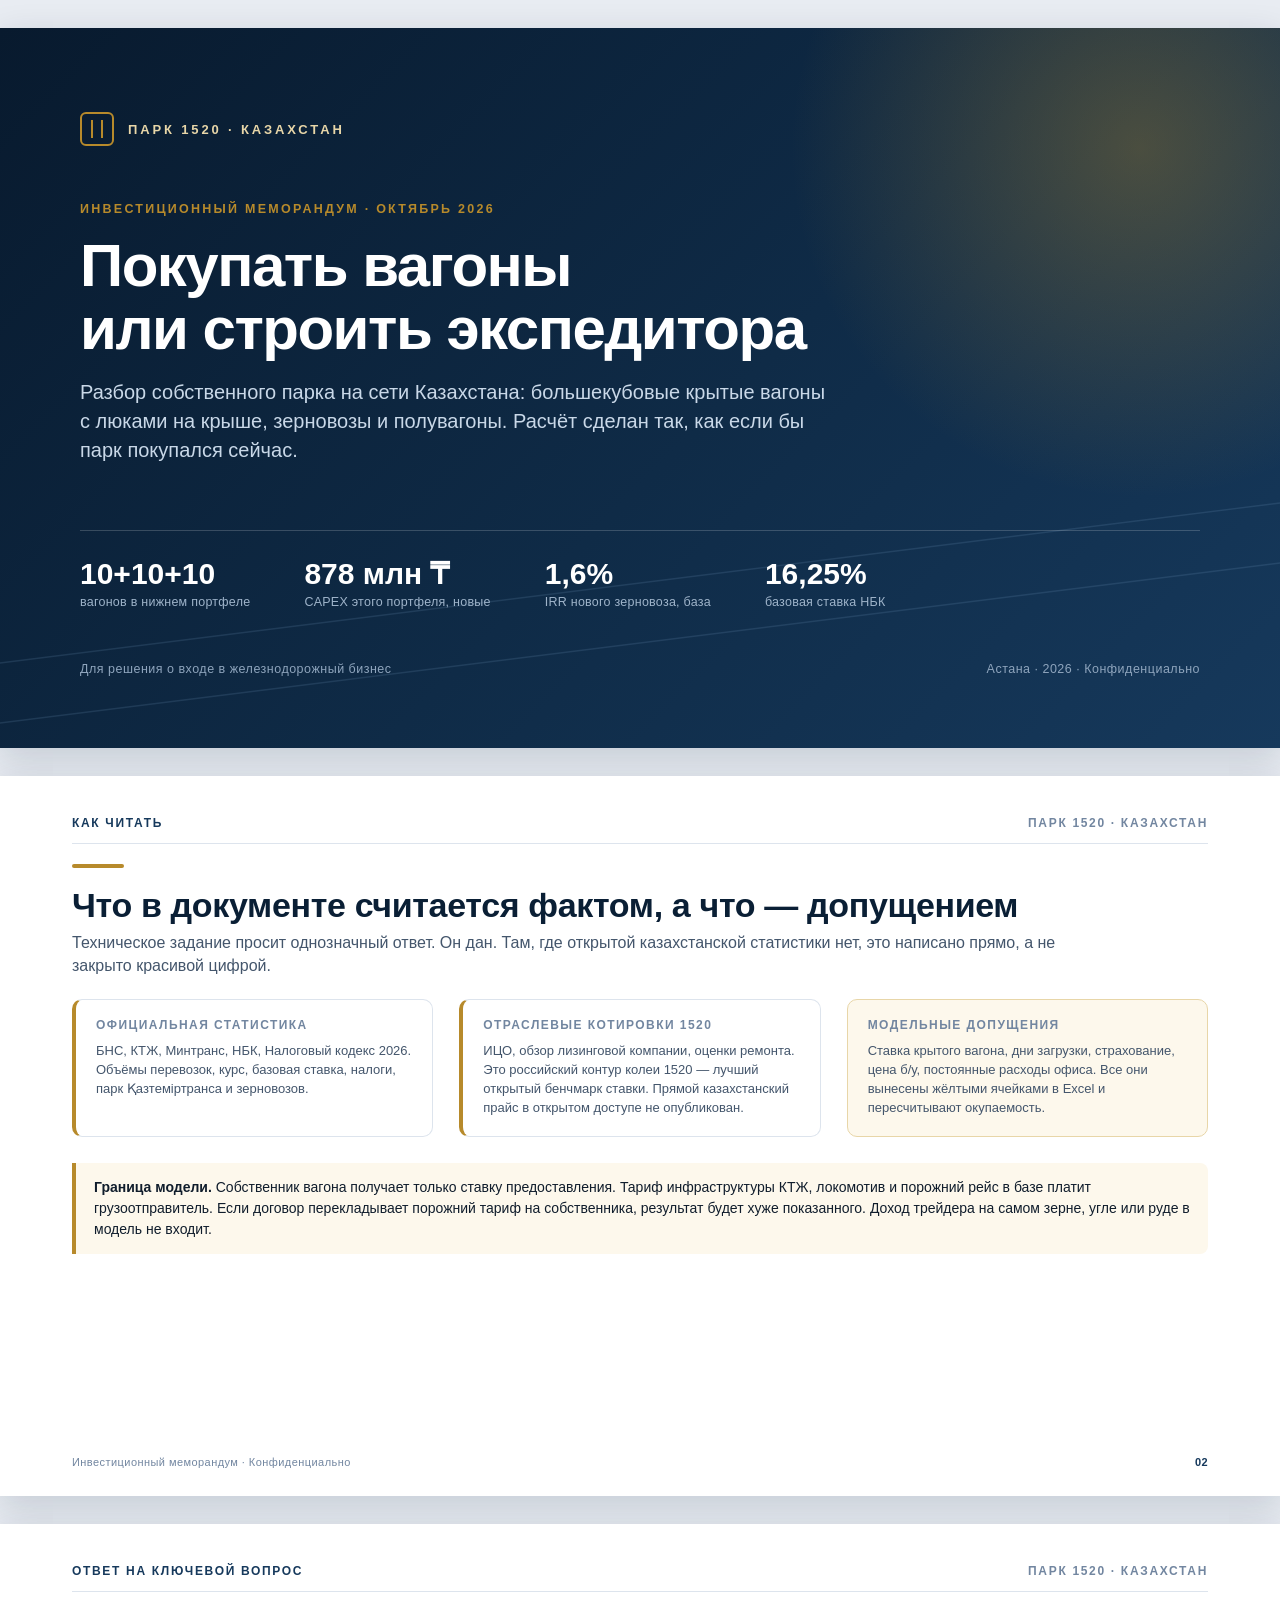
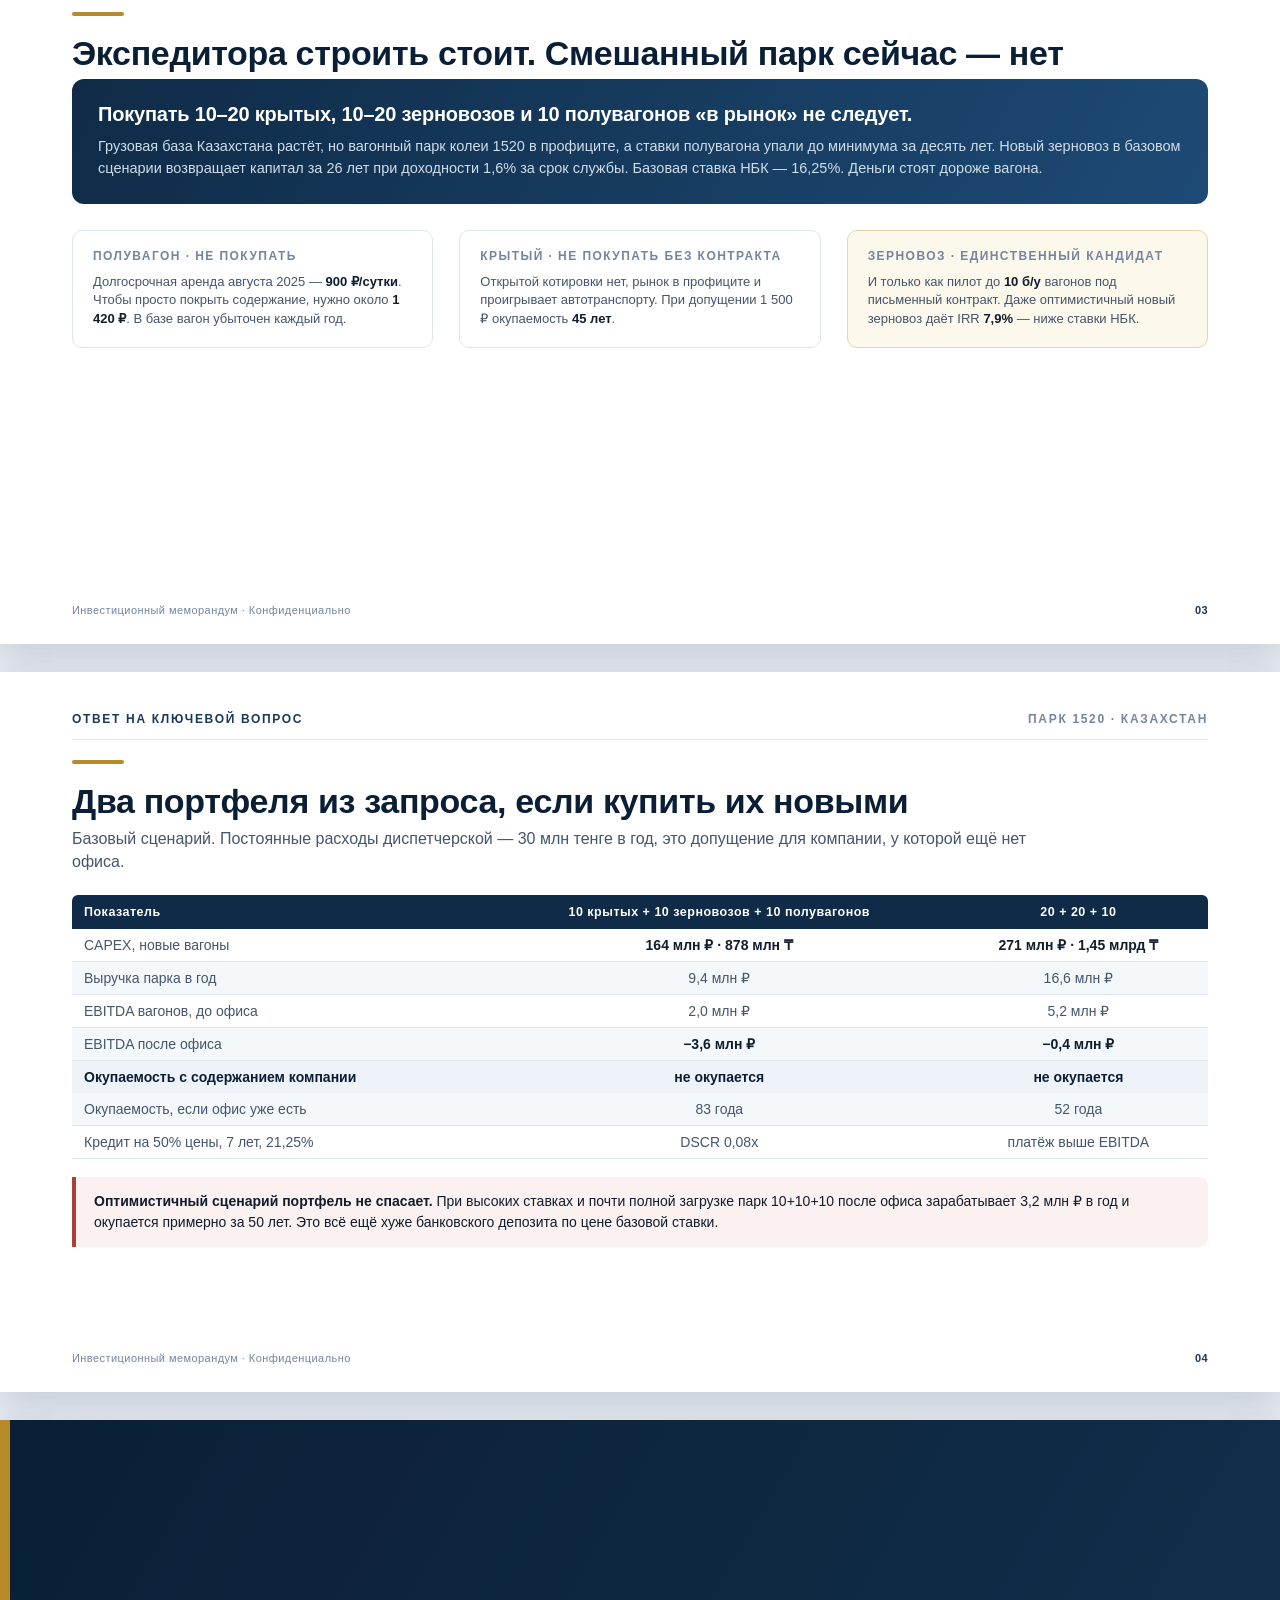
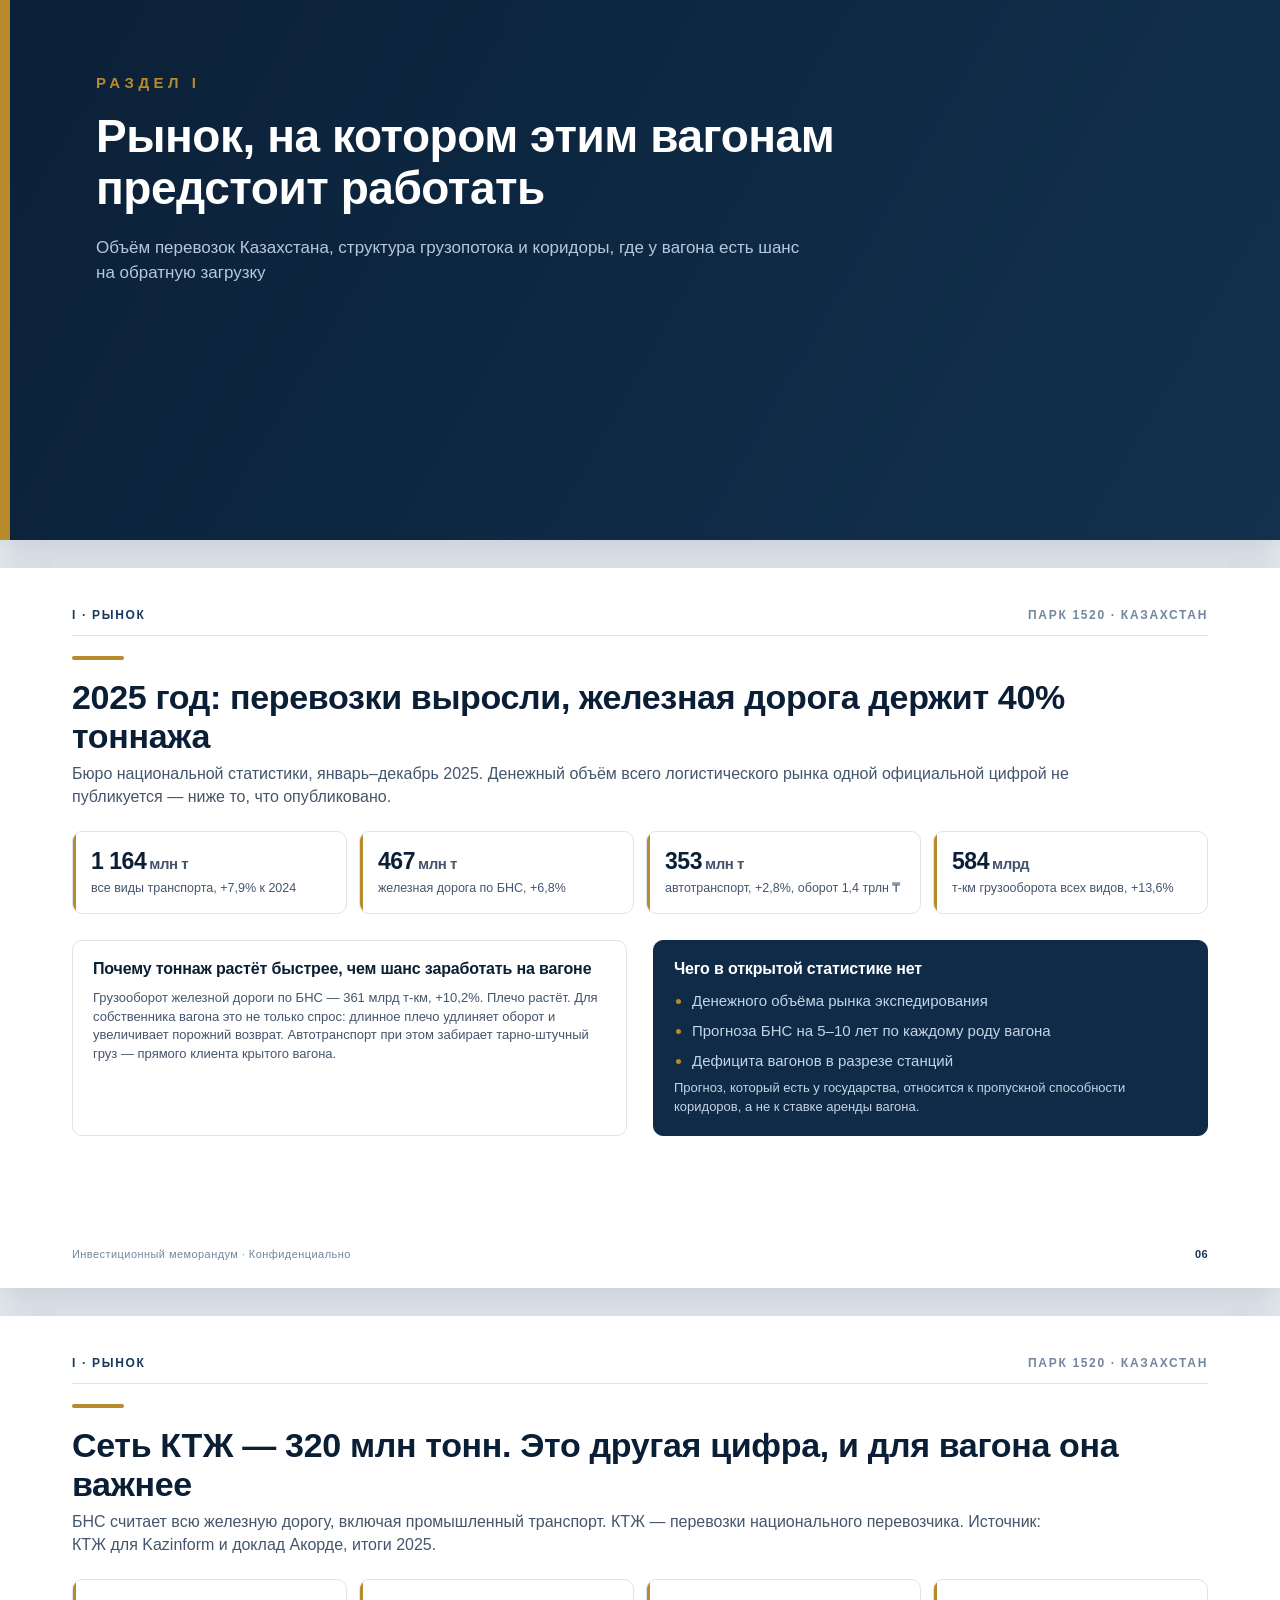
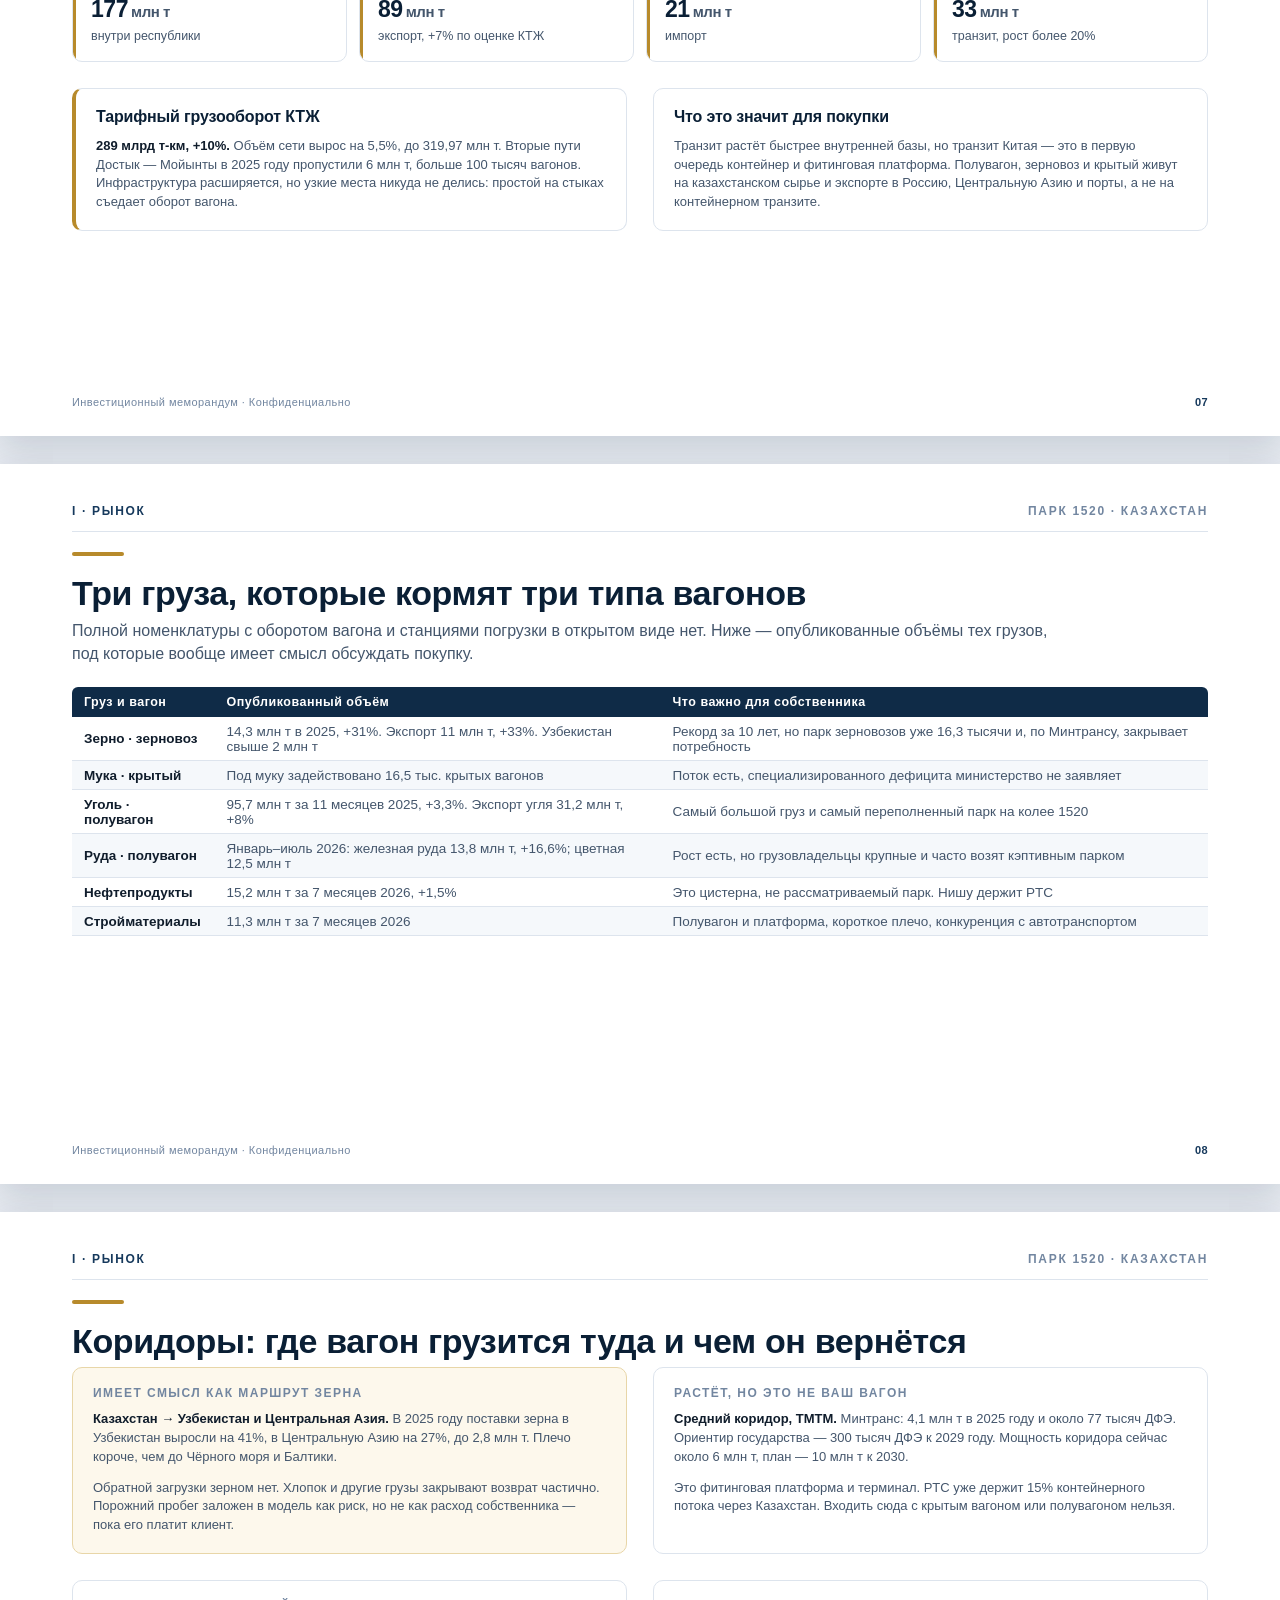
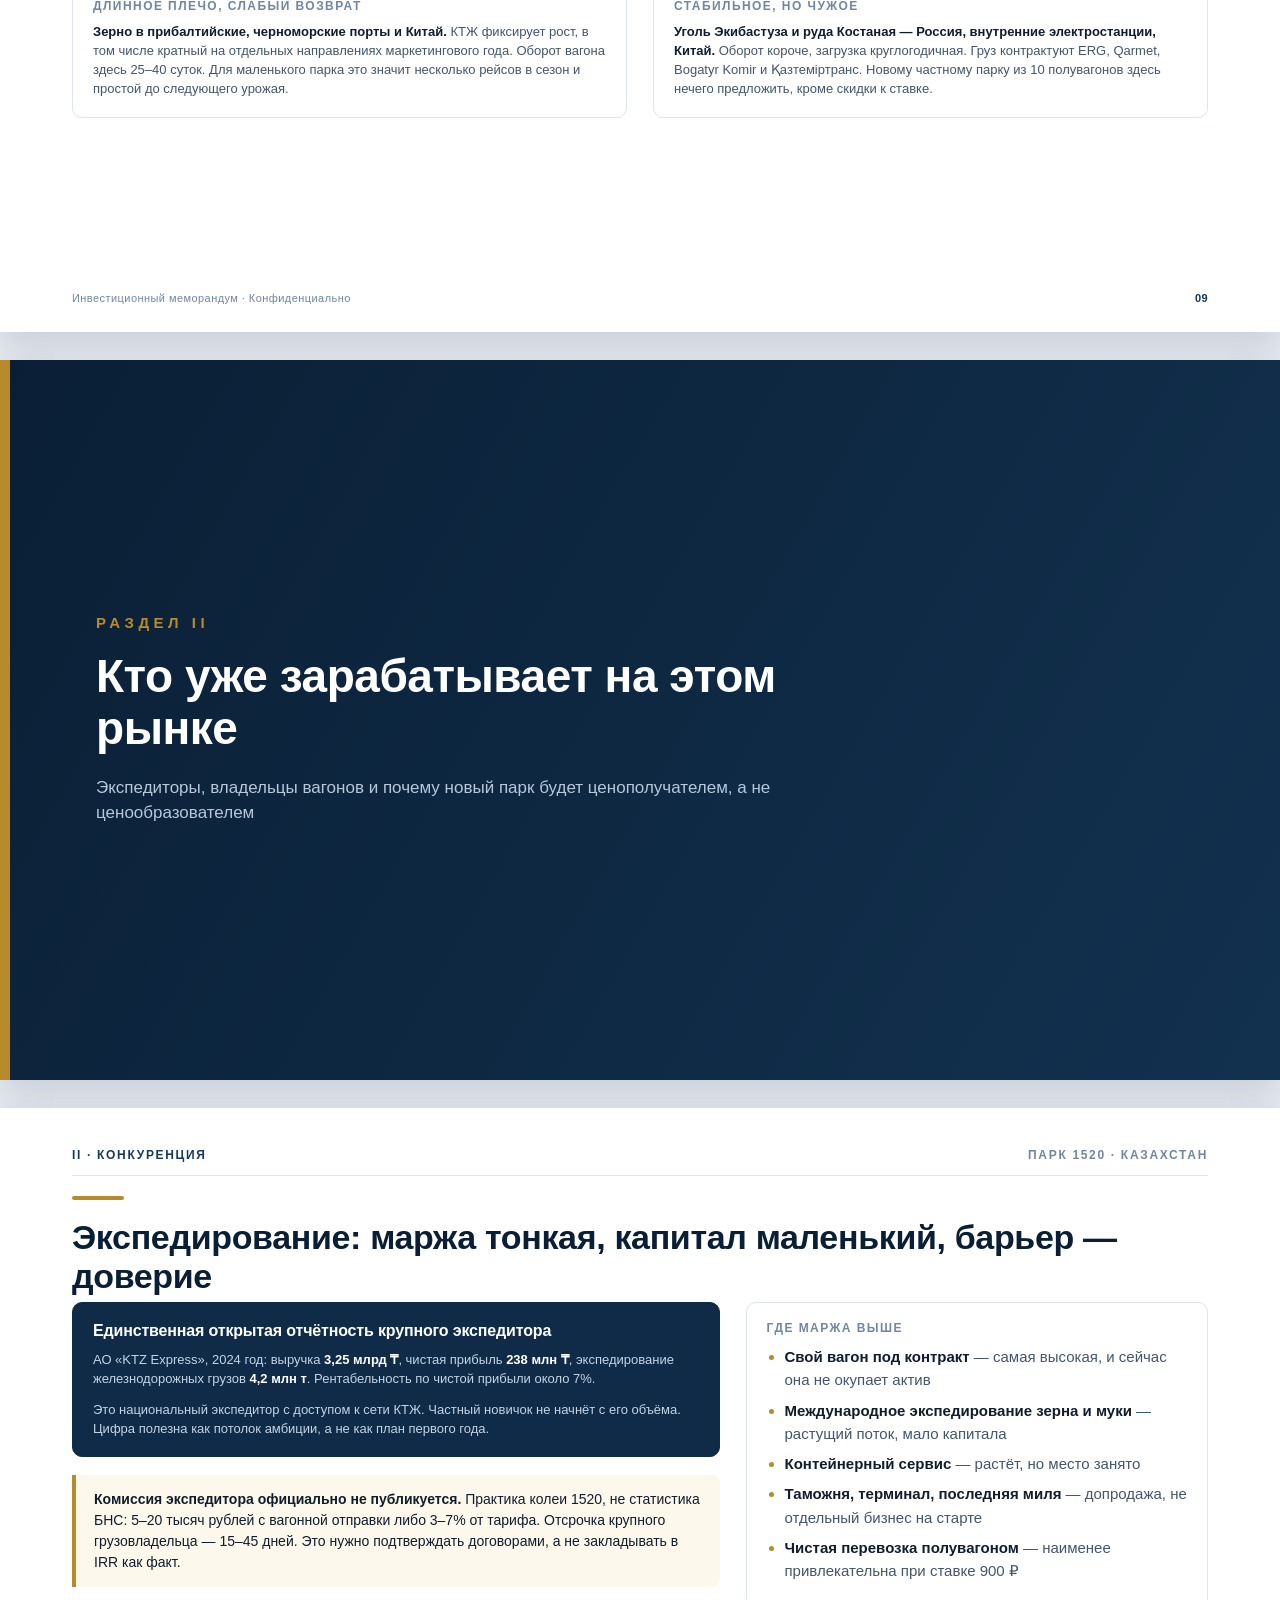
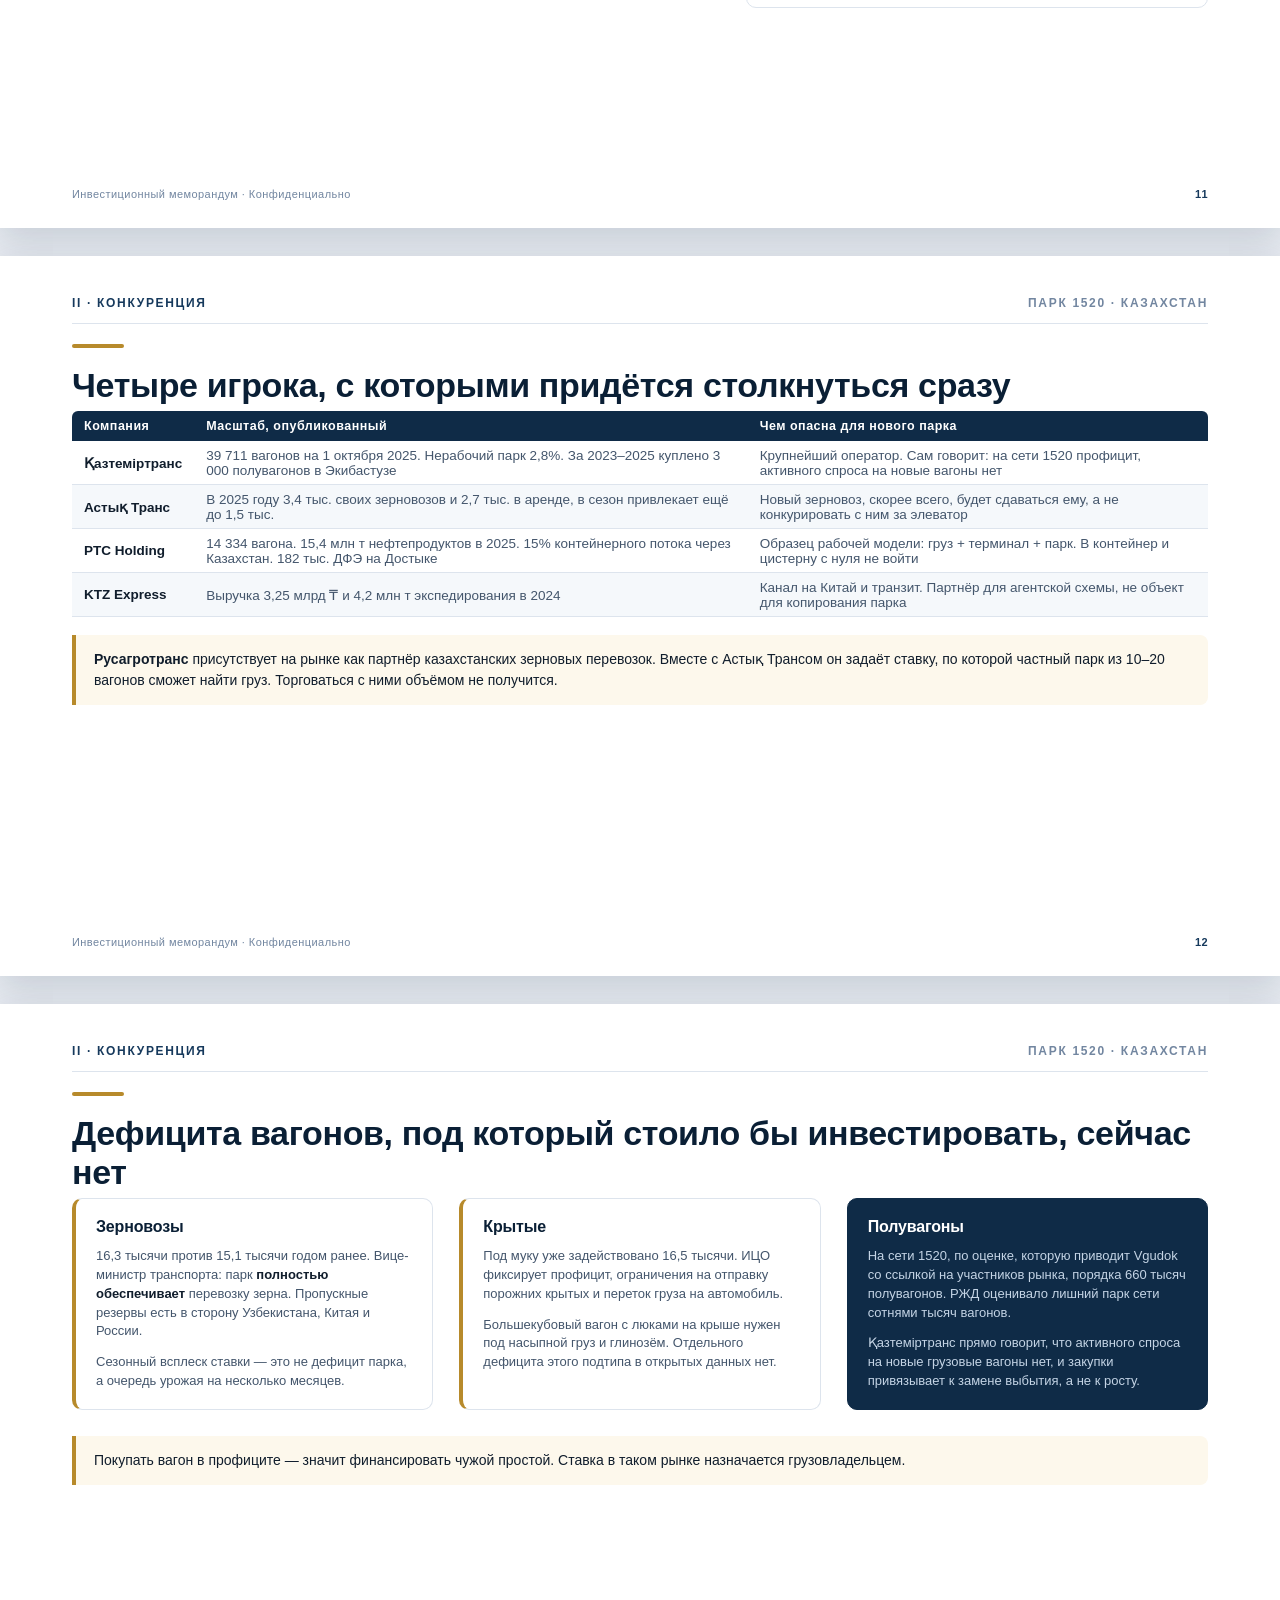
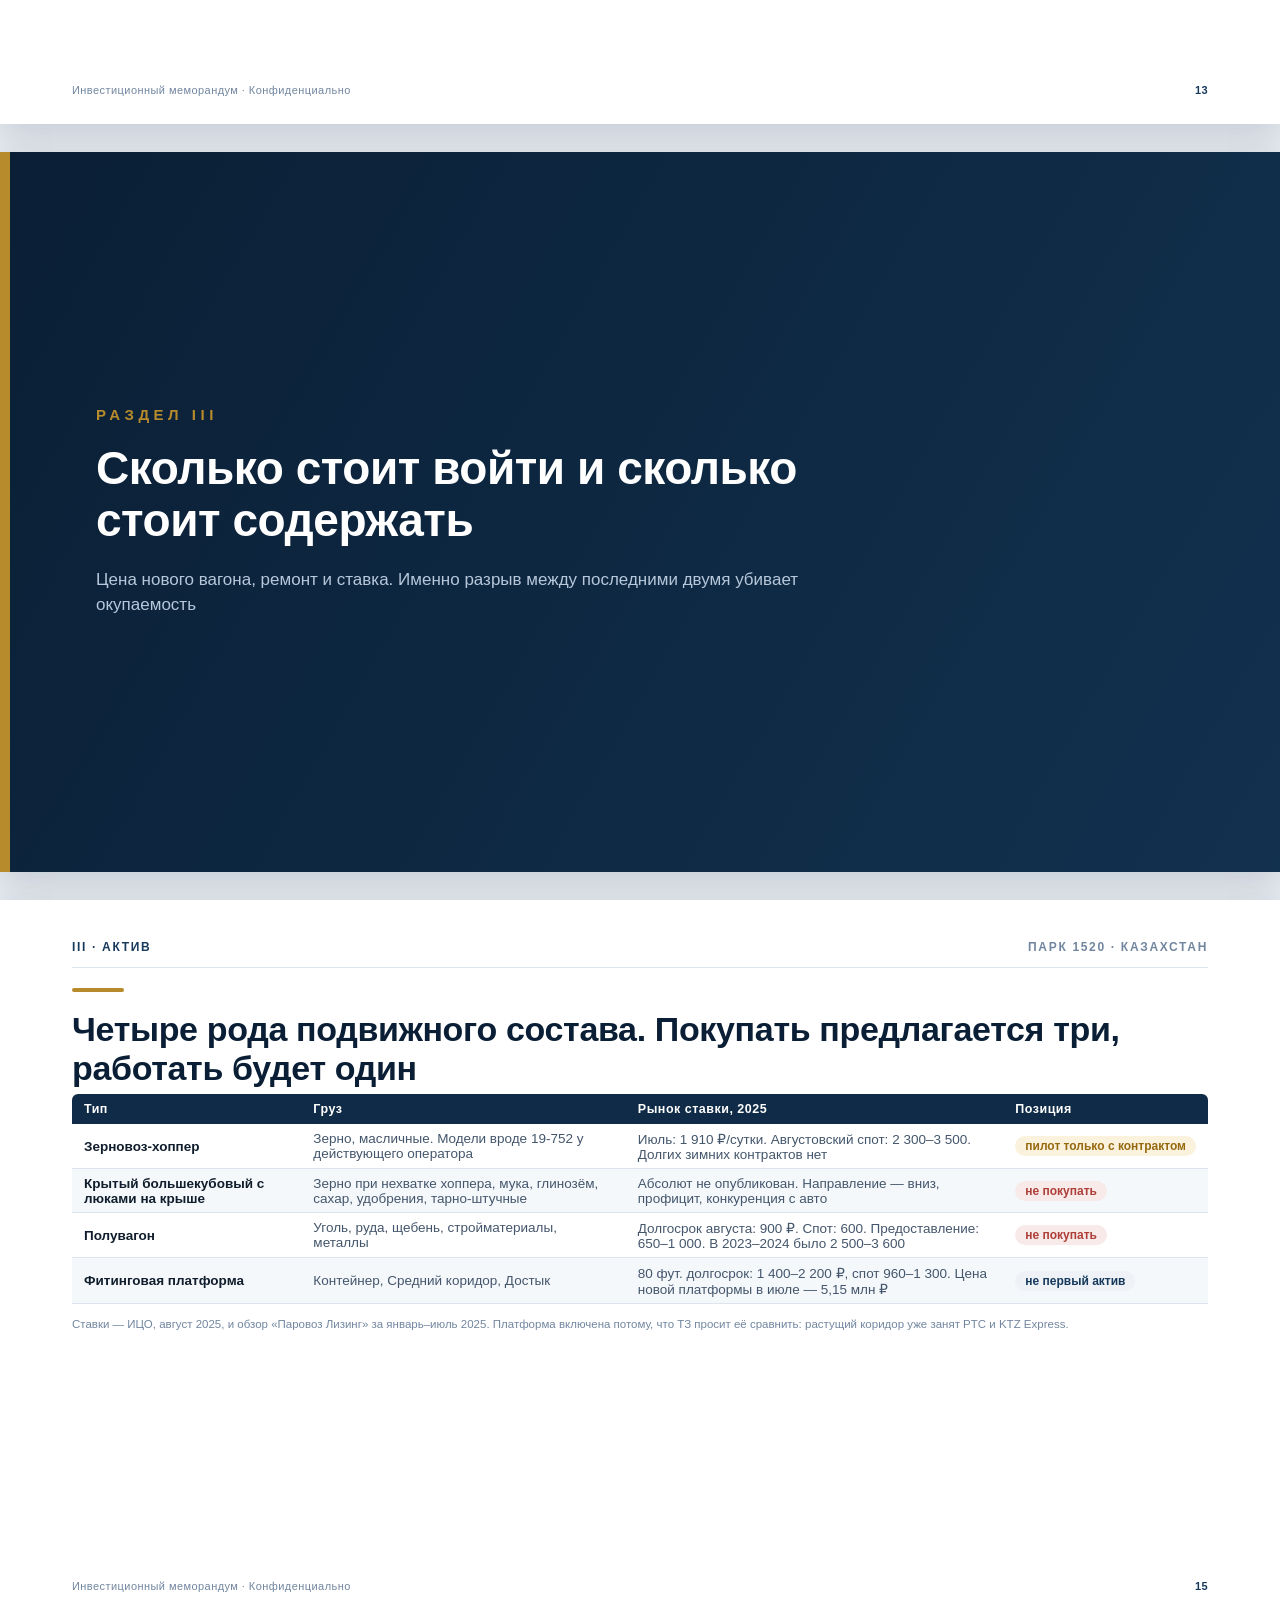
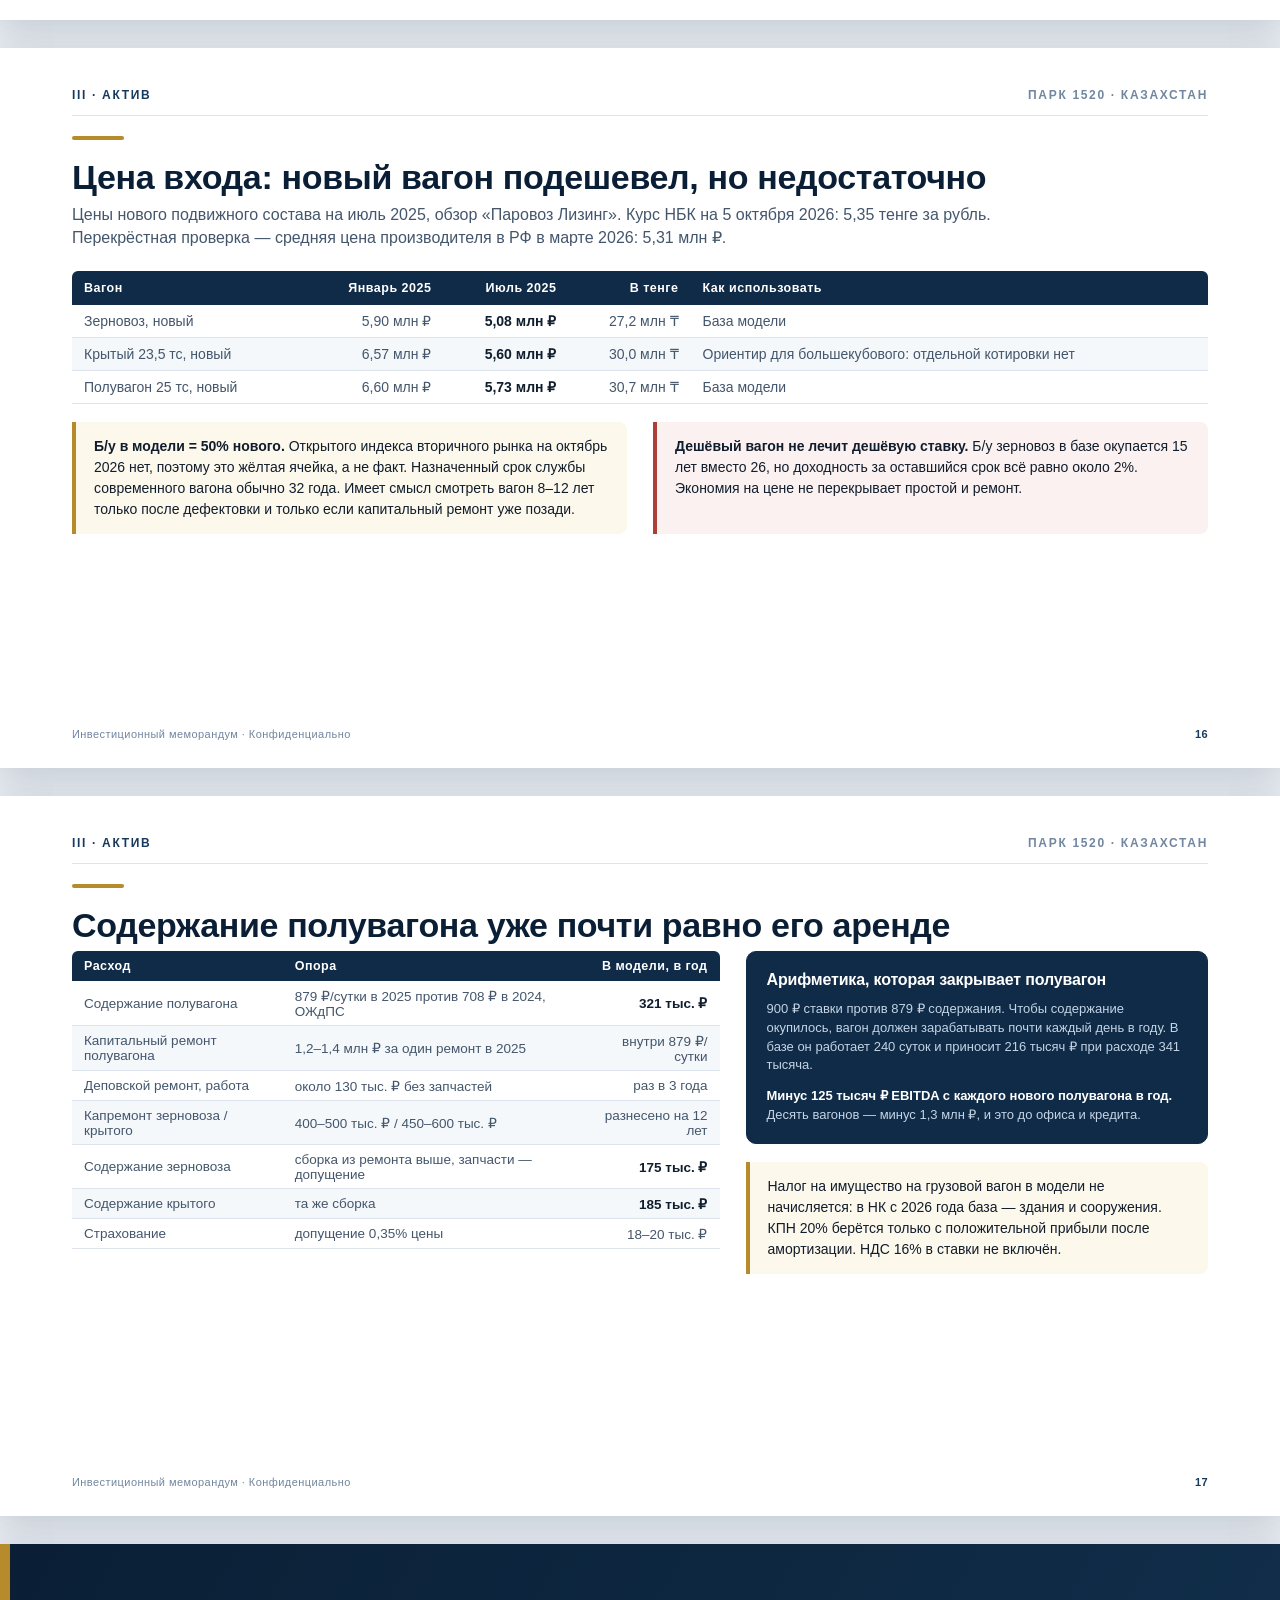
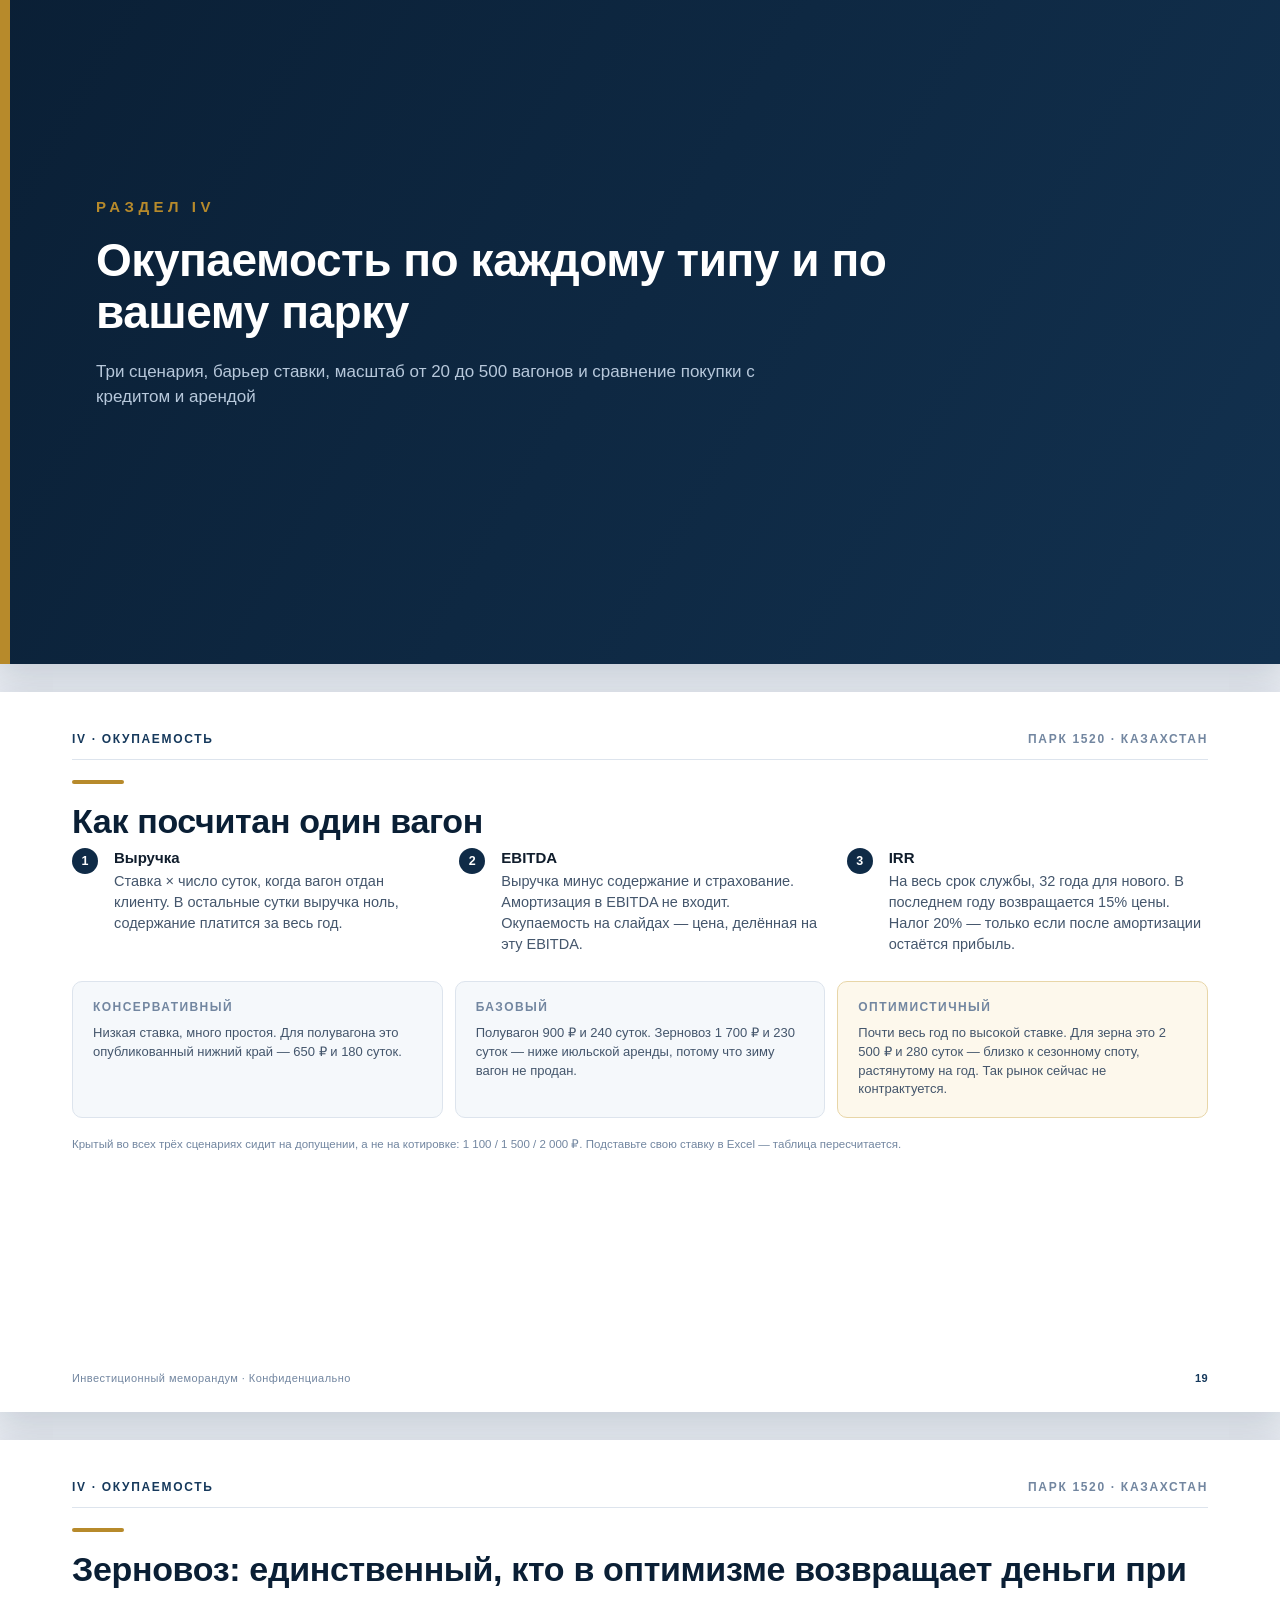
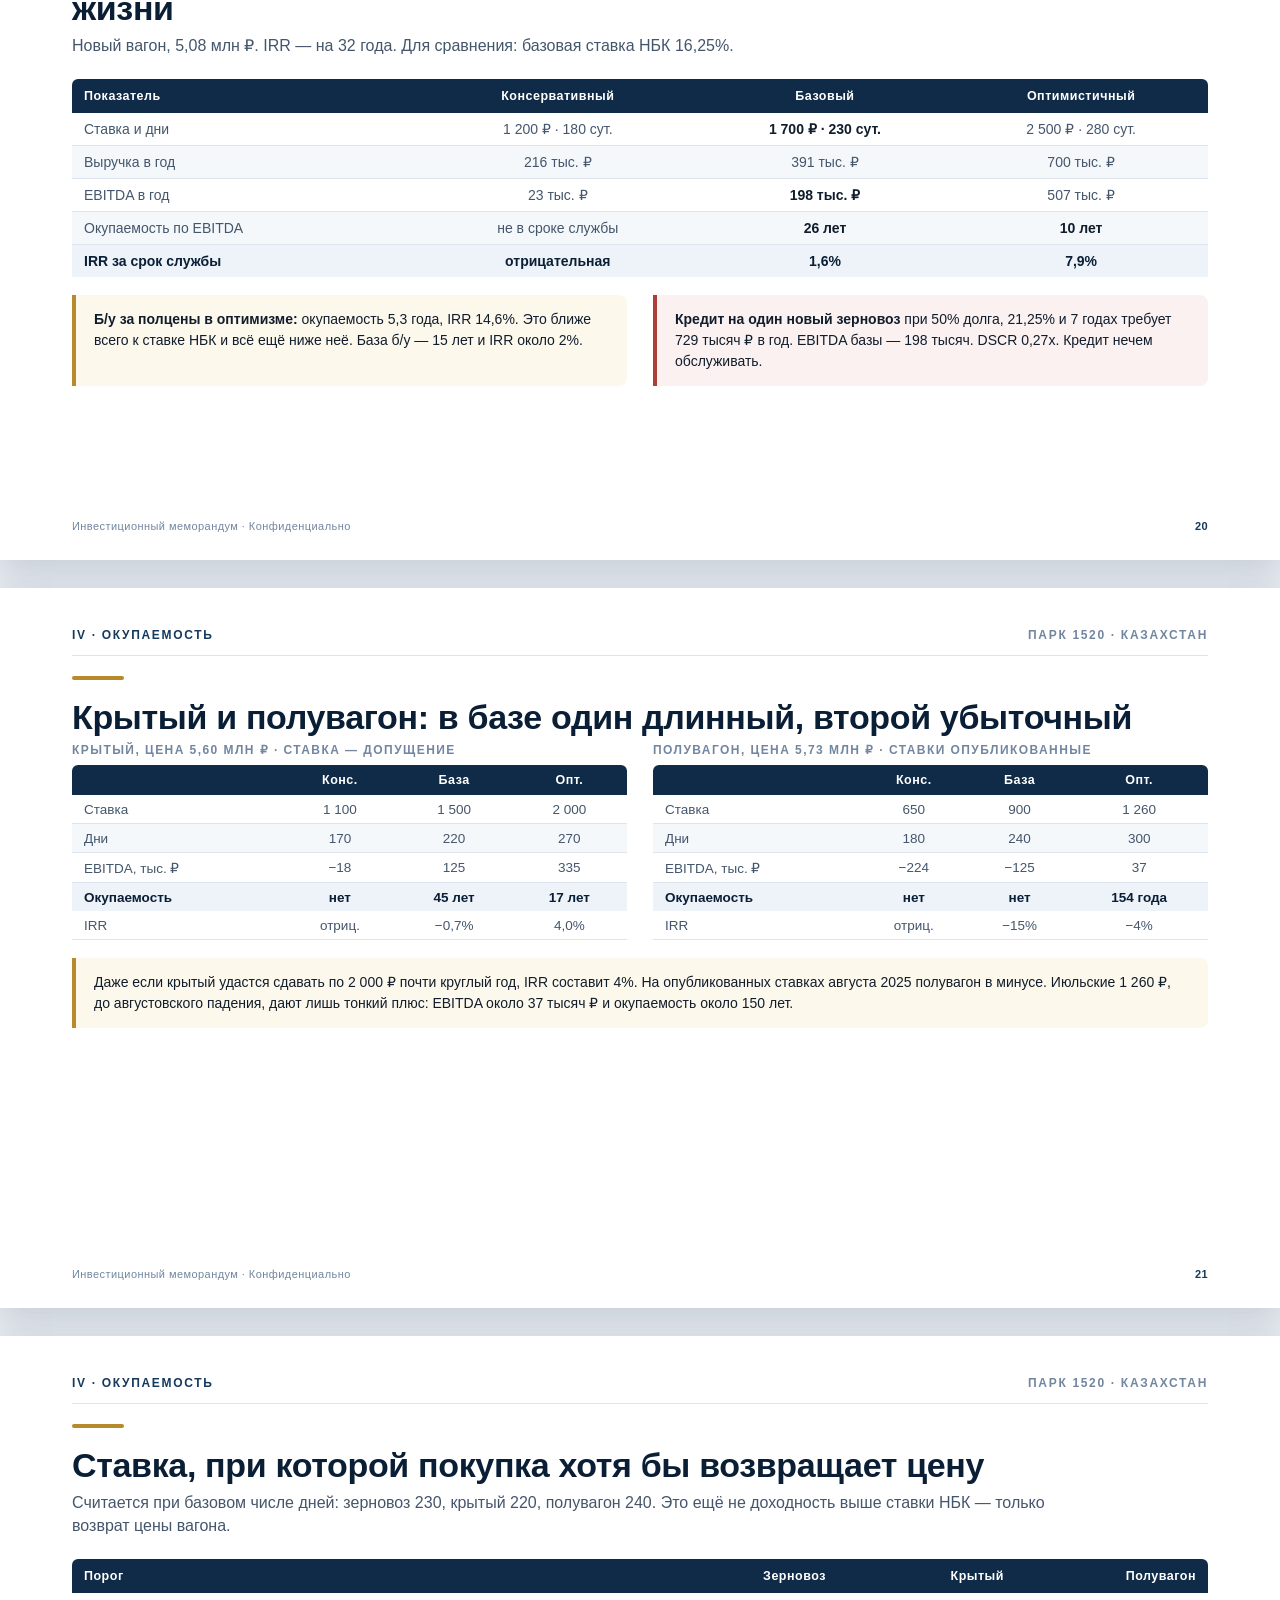
==== wagon-park/index.html @ 882c51b6 "Добавить меморандум по покупке вагонного парка в Казахстане. Презентация закрывает вопросы техническ" ====
<!DOCTYPE html>
<html lang="ru">
<head>
<meta charset="utf-8">
<title>Собственный парк вагонов — инвестиционный меморандум, Казахстан 2026</title>
<meta name="viewport" content="width=1280">
<link rel="stylesheet" href="assets/styles.css">
</head>
<body>
<div class="deck">

<section class="slide cover">
  <svg class="cover__rails" viewBox="0 0 1280 720" preserveAspectRatio="none">
    <g stroke="#7fa6cc" stroke-width="1.4" fill="none">
      <path d="M-40 640 L1320 470"/><path d="M-40 700 L1320 530"/>
    </g>
  </svg>
  <div class="cover__glow"></div>
  <div class="cover__inner">
    <div class="cover__brand"><span class="cover__mark"></span>Парк 1520 · Казахстан</div>
    <div>
      <span class="cover__kicker">Инвестиционный меморандум · октябрь 2026</span>
      <h1>Покупать вагоны<br>или строить экспедитора</h1>
      <p class="cover__lead">Разбор собственного парка на сети Казахстана: большекубовые крытые вагоны с люками на крыше, зерновозы и полувагоны. Расчёт сделан так, как если бы парк покупался сейчас.</p>
    </div>
    <div class="cover__facts">
      <div class="cover__fact"><div class="v">10+10+10</div><div class="k">вагонов в нижнем портфеле</div></div>
      <div class="cover__fact"><div class="v">878 млн ₸</div><div class="k">CAPEX этого портфеля, новые</div></div>
      <div class="cover__fact"><div class="v">1,6%</div><div class="k">IRR нового зерновоза, база</div></div>
      <div class="cover__fact"><div class="v">16,25%</div><div class="k">базовая ставка НБК</div></div>
    </div>
    <div class="cover__meta">
      <span>Для решения о входе в железнодорожный бизнес</span>
      <span>Астана · 2026 · Конфиденциально</span>
    </div>
  </div>
</section>

<section class="slide">
  <div class="slide__head"><span class="tag">Как читать</span><span>Парк 1520 · Казахстан</span></div>
  <div class="slide__body">
    <div class="rule"></div>
    <h2 class="slide-title">Что в документе считается фактом, а что — допущением</h2>
    <p class="slide-sub">Техническое задание просит однозначный ответ. Он дан. Там, где открытой казахстанской статистики нет, это написано прямо, а не закрыто красивой цифрой.</p>
    <div class="grid g3 gap-l">
      <div class="card card--accent">
        <h4>Официальная статистика</h4>
        <p class="small">БНС, КТЖ, Минтранс, НБК, Налоговый кодекс 2026. Объёмы перевозок, курс, базовая ставка, налоги, парк Қазтеміртранса и зерновозов.</p>
      </div>
      <div class="card card--accent">
        <h4>Отраслевые котировки 1520</h4>
        <p class="small">ИЦО, обзор лизинговой компании, оценки ремонта. Это российский контур колеи 1520 — лучший открытый бенчмарк ставки. Прямой казахстанский прайс в открытом доступе не опубликован.</p>
      </div>
      <div class="card card--gold">
        <h4>Модельные допущения</h4>
        <p class="small">Ставка крытого вагона, дни загрузки, страхование, цена б/у, постоянные расходы офиса. Все они вынесены жёлтыми ячейками в Excel и пересчитывают окупаемость.</p>
      </div>
    </div>
    <div class="callout mt-l">
      <b>Граница модели.</b> Собственник вагона получает только ставку предоставления. Тариф инфраструктуры КТЖ, локомотив и порожний рейс в базе платит грузоотправитель. Если договор перекладывает порожний тариф на собственника, результат будет хуже показанного. Доход трейдера на самом зерне, угле или руде в модель не входит.
    </div>
  </div>
  <div class="slide__foot"><span>Инвестиционный меморандум · Конфиденциально</span><span class="slide__num">02</span></div>
</section>

<section class="slide">
  <div class="slide__head"><span class="tag">Ответ на ключевой вопрос</span><span>Парк 1520 · Казахстан</span></div>
  <div class="slide__body">
    <div class="rule"></div>
    <h2 class="slide-title">Экспедитора строить стоит. Смешанный парк сейчас — нет</h2>
    <div class="verdict">
      <h3>Покупать 10–20 крытых, 10–20 зерновозов и 10 полувагонов «в рынок» не следует.</h3>
      <p>Грузовая база Казахстана растёт, но вагонный парк колеи 1520 в профиците, а ставки полувагона упали до минимума за десять лет. Новый зерновоз в базовом сценарии возвращает капитал за 26 лет при доходности 1,6% за срок службы. Базовая ставка НБК — 16,25%. Деньги стоят дороже вагона.</p>
    </div>
    <div class="grid g3 gap-l mt-l">
      <div class="card">
        <h4>Полувагон · не покупать</h4>
        <p class="small mb-0">Долгосрочная аренда августа 2025 — <b>900 ₽/сутки</b>. Чтобы просто покрыть содержание, нужно около <b>1 420 ₽</b>. В базе вагон убыточен каждый год.</p>
      </div>
      <div class="card">
        <h4>Крытый · не покупать без контракта</h4>
        <p class="small mb-0">Открытой котировки нет, рынок в профиците и проигрывает автотранспорту. При допущении 1 500 ₽ окупаемость <b>45 лет</b>.</p>
      </div>
      <div class="card card--gold">
        <h4>Зерновоз · единственный кандидат</h4>
        <p class="small mb-0">И только как пилот до <b>10 б/у</b> вагонов под письменный контракт. Даже оптимистичный новый зерновоз даёт IRR <b>7,9%</b> — ниже ставки НБК.</p>
      </div>
    </div>
  </div>
  <div class="slide__foot"><span>Инвестиционный меморандум · Конфиденциально</span><span class="slide__num">03</span></div>
</section>

<section class="slide">
  <div class="slide__head"><span class="tag">Ответ на ключевой вопрос</span><span>Парк 1520 · Казахстан</span></div>
  <div class="slide__body">
    <div class="rule"></div>
    <h2 class="slide-title">Два портфеля из запроса, если купить их новыми</h2>
    <p class="slide-sub">Базовый сценарий. Постоянные расходы диспетчерской — 30 млн тенге в год, это допущение для компании, у которой ещё нет офиса.</p>
    <table>
      <thead>
        <tr><th>Показатель</th><th class="center">10 крытых + 10 зерновозов + 10 полувагонов</th><th class="center">20 + 20 + 10</th></tr>
      </thead>
      <tbody>
        <tr><td>CAPEX, новые вагоны</td><td class="center"><b>164 млн ₽ · 878 млн ₸</b></td><td class="center"><b>271 млн ₽ · 1,45 млрд ₸</b></td></tr>
        <tr><td>Выручка парка в год</td><td class="center">9,4 млн ₽</td><td class="center">16,6 млн ₽</td></tr>
        <tr><td>EBITDA вагонов, до офиса</td><td class="center">2,0 млн ₽</td><td class="center">5,2 млн ₽</td></tr>
        <tr><td>EBITDA после офиса</td><td class="center"><b>−3,6 млн ₽</b></td><td class="center"><b>−0,4 млн ₽</b></td></tr>
        <tr class="is-total"><td>Окупаемость с содержанием компании</td><td class="center">не окупается</td><td class="center">не окупается</td></tr>
        <tr><td>Окупаемость, если офис уже есть</td><td class="center">83 года</td><td class="center">52 года</td></tr>
        <tr><td>Кредит на 50% цены, 7 лет, 21,25%</td><td class="center">DSCR 0,08x</td><td class="center">платёж выше EBITDA</td></tr>
      </tbody>
    </table>
    <div class="callout callout--red mt-m small">
      <b>Оптимистичный сценарий портфель не спасает.</b> При высоких ставках и почти полной загрузке парк 10+10+10 после офиса зарабатывает 3,2 млн ₽ в год и окупается примерно за 50 лет. Это всё ещё хуже банковского депозита по цене базовой ставки.
    </div>
  </div>
  <div class="slide__foot"><span>Инвестиционный меморандум · Конфиденциально</span><span class="slide__num">04</span></div>
</section>

<section class="slide divider">
  <div class="divider__bar"></div>
  <div class="divider__inner">
    <div class="divider__num">РАЗДЕЛ I</div>
    <h2>Рынок, на котором этим вагонам предстоит работать</h2>
    <p>Объём перевозок Казахстана, структура грузопотока и коридоры, где у вагона есть шанс на обратную загрузку</p>
  </div>
</section>

<section class="slide">
  <div class="slide__head"><span class="tag">I · Рынок</span><span>Парк 1520 · Казахстан</span></div>
  <div class="slide__body">
    <div class="rule"></div>
    <h2 class="slide-title">2025 год: перевозки выросли, железная дорога держит 40% тоннажа</h2>
    <p class="slide-sub">Бюро национальной статистики, январь–декабрь 2025. Денежный объём всего логистического рынка одной официальной цифрой не публикуется — ниже то, что опубликовано.</p>
    <div class="grid g4 gap-s">
      <div class="kpi"><div class="kpi__v kpi__v--sm">1 164<span class="u">млн т</span></div><div class="kpi__k">все виды транспорта, +7,9% к 2024</div></div>
      <div class="kpi"><div class="kpi__v kpi__v--sm">467<span class="u">млн т</span></div><div class="kpi__k">железная дорога по БНС, +6,8%</div></div>
      <div class="kpi"><div class="kpi__v kpi__v--sm">353<span class="u">млн т</span></div><div class="kpi__k">автотранспорт, +2,8%, оборот 1,4 трлн ₸</div></div>
      <div class="kpi"><div class="kpi__v kpi__v--sm">584<span class="u">млрд</span></div><div class="kpi__k">т-км грузооборота всех видов, +13,6%</div></div>
    </div>
    <div class="grid g-6-6 gap-l mt-l">
      <div class="card">
        <h3>Почему тоннаж растёт быстрее, чем шанс заработать на вагоне</h3>
        <p class="small mb-0">Грузооборот железной дороги по БНС — 361 млрд т-км, +10,2%. Плечо растёт. Для собственника вагона это не только спрос: длинное плечо удлиняет оборот и увеличивает порожний возврат. Автотранспорт при этом забирает тарно-штучный груз — прямого клиента крытого вагона.</p>
      </div>
      <div class="card card--navy">
        <h3>Чего в открытой статистике нет</h3>
        <ul class="small">
          <li>Денежного объёма рынка экспедирования</li>
          <li>Прогноза БНС на 5–10 лет по каждому роду вагона</li>
          <li>Дефицита вагонов в разрезе станций</li>
        </ul>
        <p class="small mb-0">Прогноз, который есть у государства, относится к пропускной способности коридоров, а не к ставке аренды вагона.</p>
      </div>
    </div>
  </div>
  <div class="slide__foot"><span>Инвестиционный меморандум · Конфиденциально</span><span class="slide__num">06</span></div>
</section>

<section class="slide">
  <div class="slide__head"><span class="tag">I · Рынок</span><span>Парк 1520 · Казахстан</span></div>
  <div class="slide__body">
    <div class="rule"></div>
    <h2 class="slide-title">Сеть КТЖ — 320 млн тонн. Это другая цифра, и для вагона она важнее</h2>
    <p class="slide-sub">БНС считает всю железную дорогу, включая промышленный транспорт. КТЖ — перевозки национального перевозчика. Источник: КТЖ для Kazinform и доклад Акорде, итоги 2025.</p>
    <div class="grid g4 gap-s">
      <div class="kpi"><div class="kpi__v kpi__v--sm">177<span class="u">млн т</span></div><div class="kpi__k">внутри республики</div></div>
      <div class="kpi"><div class="kpi__v kpi__v--sm">89<span class="u">млн т</span></div><div class="kpi__k">экспорт, +7% по оценке КТЖ</div></div>
      <div class="kpi"><div class="kpi__v kpi__v--sm">21<span class="u">млн т</span></div><div class="kpi__k">импорт</div></div>
      <div class="kpi"><div class="kpi__v kpi__v--sm">33<span class="u">млн т</span></div><div class="kpi__k">транзит, рост более 20%</div></div>
    </div>
    <div class="grid g-6-6 gap-l mt-l">
      <div class="card card--accent">
        <h3>Тарифный грузооборот КТЖ</h3>
        <p class="small mb-0"><b>289 млрд т-км, +10%.</b> Объём сети вырос на 5,5%, до 319,97 млн т. Вторые пути Достык — Мойынты в 2025 году пропустили 6 млн т, больше 100 тысяч вагонов. Инфраструктура расширяется, но узкие места никуда не делись: простой на стыках съедает оборот вагона.</p>
      </div>
      <div class="card">
        <h3>Что это значит для покупки</h3>
        <p class="small mb-0">Транзит растёт быстрее внутренней базы, но транзит Китая — это в первую очередь контейнер и фитинговая платформа. Полувагон, зерновоз и крытый живут на казахстанском сырье и экспорте в Россию, Центральную Азию и порты, а не на контейнерном транзите.</p>
      </div>
    </div>
  </div>
  <div class="slide__foot"><span>Инвестиционный меморандум · Конфиденциально</span><span class="slide__num">07</span></div>
</section>

<section class="slide">
  <div class="slide__head"><span class="tag">I · Рынок</span><span>Парк 1520 · Казахстан</span></div>
  <div class="slide__body">
    <div class="rule"></div>
    <h2 class="slide-title">Три груза, которые кормят три типа вагонов</h2>
    <p class="slide-sub">Полной номенклатуры с оборотом вагона и станциями погрузки в открытом виде нет. Ниже — опубликованные объёмы тех грузов, под которые вообще имеет смысл обсуждать покупку.</p>
    <table class="tight">
      <thead><tr><th>Груз и вагон</th><th>Опубликованный объём</th><th>Что важно для собственника</th></tr></thead>
      <tbody>
        <tr><td><b>Зерно · зерновоз</b></td><td>14,3 млн т в 2025, +31%. Экспорт 11 млн т, +33%. Узбекистан свыше 2 млн т</td><td>Рекорд за 10 лет, но парк зерновозов уже 16,3 тысячи и, по Минтрансу, закрывает потребность</td></tr>
        <tr><td><b>Мука · крытый</b></td><td>Под муку задействовано 16,5 тыс. крытых вагонов</td><td>Поток есть, специализированного дефицита министерство не заявляет</td></tr>
        <tr><td><b>Уголь · полувагон</b></td><td>95,7 млн т за 11 месяцев 2025, +3,3%. Экспорт угля 31,2 млн т, +8%</td><td>Самый большой груз и самый переполненный парк на колее 1520</td></tr>
        <tr><td><b>Руда · полувагон</b></td><td>Январь–июль 2026: железная руда 13,8 млн т, +16,6%; цветная 12,5 млн т</td><td>Рост есть, но грузовладельцы крупные и часто возят кэптивным парком</td></tr>
        <tr><td><b>Нефтепродукты</b></td><td>15,2 млн т за 7 месяцев 2026, +1,5%</td><td>Это цистерна, не рассматриваемый парк. Нишу держит PTC</td></tr>
        <tr><td><b>Стройматериалы</b></td><td>11,3 млн т за 7 месяцев 2026</td><td>Полувагон и платформа, короткое плечо, конкуренция с автотранспортом</td></tr>
      </tbody>
    </table>
  </div>
  <div class="slide__foot"><span>Инвестиционный меморандум · Конфиденциально</span><span class="slide__num">08</span></div>
</section>

<section class="slide">
  <div class="slide__head"><span class="tag">I · Рынок</span><span>Парк 1520 · Казахстан</span></div>
  <div class="slide__body">
    <div class="rule"></div>
    <h2 class="slide-title">Коридоры: где вагон грузится туда и чем он вернётся</h2>
    <div class="grid g2 gap-l">
      <div class="card card--gold">
        <h4>Имеет смысл как маршрут зерна</h4>
        <p class="small"><b>Казахстан → Узбекистан и Центральная Азия.</b> В 2025 году поставки зерна в Узбекистан выросли на 41%, в Центральную Азию на 27%, до 2,8 млн т. Плечо короче, чем до Чёрного моря и Балтики.</p>
        <p class="small mb-0">Обратной загрузки зерном нет. Хлопок и другие грузы закрывают возврат частично. Порожний пробег заложен в модель как риск, но не как расход собственника — пока его платит клиент.</p>
      </div>
      <div class="card">
        <h4>Растёт, но это не ваш вагон</h4>
        <p class="small"><b>Средний коридор, ТМТМ.</b> Минтранс: 4,1 млн т в 2025 году и около 77 тысяч ДФЭ. Ориентир государства — 300 тысяч ДФЭ к 2029 году. Мощность коридора сейчас около 6 млн т, план — 10 млн т к 2030.</p>
        <p class="small mb-0">Это фитинговая платформа и терминал. PTC уже держит 15% контейнерного потока через Казахстан. Входить сюда с крытым вагоном или полувагоном нельзя.</p>
      </div>
      <div class="card">
        <h4>Длинное плечо, слабый возврат</h4>
        <p class="small mb-0"><b>Зерно в прибалтийские, черноморские порты и Китай.</b> КТЖ фиксирует рост, в том числе кратный на отдельных направлениях маркетингового года. Оборот вагона здесь 25–40 суток. Для маленького парка это значит несколько рейсов в сезон и простой до следующего урожая.</p>
      </div>
      <div class="card">
        <h4>Стабильное, но чужое</h4>
        <p class="small mb-0"><b>Уголь Экибастуза и руда Костаная — Россия, внутренние электростанции, Китай.</b> Оборот короче, загрузка круглогодичная. Груз контрактуют ERG, Qarmet, Bogatyr Komir и Қазтеміртранс. Новому частному парку из 10 полувагонов здесь нечего предложить, кроме скидки к ставке.</p>
      </div>
    </div>
  </div>
  <div class="slide__foot"><span>Инвестиционный меморандум · Конфиденциально</span><span class="slide__num">09</span></div>
</section>

<section class="slide divider">
  <div class="divider__bar"></div>
  <div class="divider__inner">
    <div class="divider__num">РАЗДЕЛ II</div>
    <h2>Кто уже зарабатывает на этом рынке</h2>
    <p>Экспедиторы, владельцы вагонов и почему новый парк будет ценополучателем, а не ценообразователем</p>
  </div>
</section>

<section class="slide">
  <div class="slide__head"><span class="tag">II · Конкуренция</span><span>Парк 1520 · Казахстан</span></div>
  <div class="slide__body">
    <div class="rule"></div>
    <h2 class="slide-title">Экспедирование: маржа тонкая, капитал маленький, барьер — доверие</h2>
    <div class="grid g-7-5 gap-l">
      <div>
        <div class="card card--navy">
          <h3>Единственная открытая отчётность крупного экспедитора</h3>
          <p class="small">АО «KTZ Express», 2024 год: выручка <b>3,25 млрд ₸</b>, чистая прибыль <b>238 млн ₸</b>, экспедирование железнодорожных грузов <b>4,2 млн т</b>. Рентабельность по чистой прибыли около 7%.</p>
          <p class="small mb-0">Это национальный экспедитор с доступом к сети КТЖ. Частный новичок не начнёт с его объёма. Цифра полезна как потолок амбиции, а не как план первого года.</p>
        </div>
        <div class="callout mt-m small">
          <b>Комиссия экспедитора официально не публикуется.</b> Практика колеи 1520, не статистика БНС: 5–20 тысяч рублей с вагонной отправки либо 3–7% от тарифа. Отсрочка крупного грузовладельца — 15–45 дней. Это нужно подтверждать договорами, а не закладывать в IRR как факт.
        </div>
      </div>
      <div class="card">
        <h4>Где маржа выше</h4>
        <ul class="small">
          <li><b>Свой вагон под контракт</b> — самая высокая, и сейчас она не окупает актив</li>
          <li><b>Международное экспедирование зерна и муки</b> — растущий поток, мало капитала</li>
          <li><b>Контейнерный сервис</b> — растёт, но место занято</li>
          <li><b>Таможня, терминал, последняя миля</b> — допродажа, не отдельный бизнес на старте</li>
          <li><b>Чистая перевозка полувагоном</b> — наименее привлекательна при ставке 900 ₽</li>
        </ul>
      </div>
    </div>
  </div>
  <div class="slide__foot"><span>Инвестиционный меморандум · Конфиденциально</span><span class="slide__num">11</span></div>
</section>

<section class="slide">
  <div class="slide__head"><span class="tag">II · Конкуренция</span><span>Парк 1520 · Казахстан</span></div>
  <div class="slide__body">
    <div class="rule"></div>
    <h2 class="slide-title">Четыре игрока, с которыми придётся столкнуться сразу</h2>
    <table class="tight">
      <thead><tr><th>Компания</th><th>Масштаб, опубликованный</th><th>Чем опасна для нового парка</th></tr></thead>
      <tbody>
        <tr><td><b>Қазтеміртранс</b></td><td>39 711 вагонов на 1 октября 2025. Нерабочий парк 2,8%. За 2023–2025 куплено 3 000 полувагонов в Экибастузе</td><td>Крупнейший оператор. Сам говорит: на сети 1520 профицит, активного спроса на новые вагоны нет</td></tr>
        <tr><td><b>Астық Транс</b></td><td>В 2025 году 3,4 тыс. своих зерновозов и 2,7 тыс. в аренде, в сезон привлекает ещё до 1,5 тыс.</td><td>Новый зерновоз, скорее всего, будет сдаваться ему, а не конкурировать с ним за элеватор</td></tr>
        <tr><td><b>PTC Holding</b></td><td>14 334 вагона. 15,4 млн т нефтепродуктов в 2025. 15% контейнерного потока через Казахстан. 182 тыс. ДФЭ на Достыке</td><td>Образец рабочей модели: груз + терминал + парк. В контейнер и цистерну с нуля не войти</td></tr>
        <tr><td><b>KTZ Express</b></td><td>Выручка 3,25 млрд ₸ и 4,2 млн т экспедирования в 2024</td><td>Канал на Китай и транзит. Партнёр для агентской схемы, не объект для копирования парка</td></tr>
      </tbody>
    </table>
    <div class="callout mt-m small">
      <b>Русагротранс</b> присутствует на рынке как партнёр казахстанских зерновых перевозок. Вместе с Астық Трансом он задаёт ставку, по которой частный парк из 10–20 вагонов сможет найти груз. Торговаться с ними объёмом не получится.
    </div>
  </div>
  <div class="slide__foot"><span>Инвестиционный меморандум · Конфиденциально</span><span class="slide__num">12</span></div>
</section>

<section class="slide">
  <div class="slide__head"><span class="tag">II · Конкуренция</span><span>Парк 1520 · Казахстан</span></div>
  <div class="slide__body">
    <div class="rule"></div>
    <h2 class="slide-title">Дефицита вагонов, под который стоило бы инвестировать, сейчас нет</h2>
    <div class="grid g3 gap-l">
      <div class="card card--accent">
        <h3>Зерновозы</h3>
        <p class="small">16,3 тысячи против 15,1 тысячи годом ранее. Вице-министр транспорта: парк <b>полностью обеспечивает</b> перевозку зерна. Пропускные резервы есть в сторону Узбекистана, Китая и России.</p>
        <p class="small mb-0">Сезонный всплеск ставки — это не дефицит парка, а очередь урожая на несколько месяцев.</p>
      </div>
      <div class="card card--accent">
        <h3>Крытые</h3>
        <p class="small">Под муку уже задействовано 16,5 тысячи. ИЦО фиксирует профицит, ограничения на отправку порожних крытых и переток груза на автомобиль.</p>
        <p class="small mb-0">Большекубовый вагон с люками на крыше нужен под насыпной груз и глинозём. Отдельного дефицита этого подтипа в открытых данных нет.</p>
      </div>
      <div class="card card--navy">
        <h3>Полувагоны</h3>
        <p class="small">На сети 1520, по оценке, которую приводит Vgudok со ссылкой на участников рынка, порядка 660 тысяч полувагонов. РЖД оценивало лишний парк сети сотнями тысяч вагонов.</p>
        <p class="small mb-0">Қазтеміртранс прямо говорит, что активного спроса на новые грузовые вагоны нет, и закупки привязывает к замене выбытия, а не к росту.</p>
      </div>
    </div>
    <div class="callout mt-l">
      Покупать вагон в профиците — значит финансировать чужой простой. Ставка в таком рынке назначается грузовладельцем.
    </div>
  </div>
  <div class="slide__foot"><span>Инвестиционный меморандум · Конфиденциально</span><span class="slide__num">13</span></div>
</section>

<section class="slide divider">
  <div class="divider__bar"></div>
  <div class="divider__inner">
    <div class="divider__num">РАЗДЕЛ III</div>
    <h2>Сколько стоит войти и сколько стоит содержать</h2>
    <p>Цена нового вагона, ремонт и ставка. Именно разрыв между последними двумя убивает окупаемость</p>
  </div>
</section>

<section class="slide">
  <div class="slide__head"><span class="tag">III · Актив</span><span>Парк 1520 · Казахстан</span></div>
  <div class="slide__body">
    <div class="rule"></div>
    <h2 class="slide-title">Четыре рода подвижного состава. Покупать предлагается три, работать будет один</h2>
    <table class="tight">
      <thead><tr><th>Тип</th><th>Груз</th><th>Рынок ставки, 2025</th><th>Позиция</th></tr></thead>
      <tbody>
        <tr><td><b>Зерновоз-хоппер</b></td><td>Зерно, масличные. Модели вроде 19-752 у действующего оператора</td><td>Июль: 1 910 ₽/сутки. Августовский спот: 2 300–3 500. Долгих зимних контрактов нет</td><td><span class="chip chip--amber">пилот только с контрактом</span></td></tr>
        <tr><td><b>Крытый большекубовый с люками на крыше</b></td><td>Зерно при нехватке хоппера, мука, глинозём, сахар, удобрения, тарно-штучные</td><td>Абсолют не опубликован. Направление — вниз, профицит, конкуренция с авто</td><td><span class="chip chip--red">не покупать</span></td></tr>
        <tr><td><b>Полувагон</b></td><td>Уголь, руда, щебень, стройматериалы, металлы</td><td>Долгосрок августа: 900 ₽. Спот: 600. Предоставление: 650–1 000. В 2023–2024 было 2 500–3 600</td><td><span class="chip chip--red">не покупать</span></td></tr>
        <tr><td><b>Фитинговая платформа</b></td><td>Контейнер, Средний коридор, Достык</td><td>80 фут. долгосрок: 1 400–2 200 ₽, спот 960–1 300. Цена новой платформы в июле — 5,15 млн ₽</td><td><span class="chip">не первый актив</span></td></tr>
      </tbody>
    </table>
    <p class="tiny mt-s">Ставки — ИЦО, август 2025, и обзор «Паровоз Лизинг» за январь–июль 2025. Платформа включена потому, что ТЗ просит её сравнить: растущий коридор уже занят PTC и KTZ Express.</p>
  </div>
  <div class="slide__foot"><span>Инвестиционный меморандум · Конфиденциально</span><span class="slide__num">15</span></div>
</section>

<section class="slide">
  <div class="slide__head"><span class="tag">III · Актив</span><span>Парк 1520 · Казахстан</span></div>
  <div class="slide__body">
    <div class="rule"></div>
    <h2 class="slide-title">Цена входа: новый вагон подешевел, но недостаточно</h2>
    <p class="slide-sub">Цены нового подвижного состава на июль 2025, обзор «Паровоз Лизинг». Курс НБК на 5 октября 2026: 5,35 тенге за рубль. Перекрёстная проверка — средняя цена производителя в РФ в марте 2026: 5,31 млн ₽.</p>
    <table>
      <thead><tr><th>Вагон</th><th class="num">Январь 2025</th><th class="num">Июль 2025</th><th class="num">В тенге</th><th>Как использовать</th></tr></thead>
      <tbody>
        <tr><td>Зерновоз, новый</td><td class="num">5,90 млн ₽</td><td class="num"><b>5,08 млн ₽</b></td><td class="num">27,2 млн ₸</td><td>База модели</td></tr>
        <tr><td>Крытый 23,5 тс, новый</td><td class="num">6,57 млн ₽</td><td class="num"><b>5,60 млн ₽</b></td><td class="num">30,0 млн ₸</td><td>Ориентир для большекубового: отдельной котировки нет</td></tr>
        <tr><td>Полувагон 25 тс, новый</td><td class="num">6,60 млн ₽</td><td class="num"><b>5,73 млн ₽</b></td><td class="num">30,7 млн ₸</td><td>База модели</td></tr>
      </tbody>
    </table>
    <div class="grid g-6-6 gap-l mt-m">
      <div class="callout small">
        <b>Б/у в модели = 50% нового.</b> Открытого индекса вторичного рынка на октябрь 2026 нет, поэтому это жёлтая ячейка, а не факт. Назначенный срок службы современного вагона обычно 32 года. Имеет смысл смотреть вагон 8–12 лет только после дефектовки и только если капитальный ремонт уже позади.
      </div>
      <div class="callout callout--red small">
        <b>Дешёвый вагон не лечит дешёвую ставку.</b> Б/у зерновоз в базе окупается 15 лет вместо 26, но доходность за оставшийся срок всё равно около 2%. Экономия на цене не перекрывает простой и ремонт.
      </div>
    </div>
  </div>
  <div class="slide__foot"><span>Инвестиционный меморандум · Конфиденциально</span><span class="slide__num">16</span></div>
</section>

<section class="slide">
  <div class="slide__head"><span class="tag">III · Актив</span><span>Парк 1520 · Казахстан</span></div>
  <div class="slide__body">
    <div class="rule"></div>
    <h2 class="slide-title">Содержание полувагона уже почти равно его аренде</h2>
    <div class="grid g-7-5 gap-l">
      <div>
        <table class="tight">
          <thead><tr><th>Расход</th><th>Опора</th><th class="num">В модели, в год</th></tr></thead>
          <tbody>
            <tr><td>Содержание полувагона</td><td>879 ₽/сутки в 2025 против 708 ₽ в 2024, ОЖдПС</td><td class="num"><b>321 тыс. ₽</b></td></tr>
            <tr><td>Капитальный ремонт полувагона</td><td>1,2–1,4 млн ₽ за один ремонт в 2025</td><td class="num">внутри 879 ₽/сутки</td></tr>
            <tr><td>Деповской ремонт, работа</td><td>около 130 тыс. ₽ без запчастей</td><td class="num">раз в 3 года</td></tr>
            <tr><td>Капремонт зерновоза / крытого</td><td>400–500 тыс. ₽ / 450–600 тыс. ₽</td><td class="num">разнесено на 12 лет</td></tr>
            <tr><td>Содержание зерновоза</td><td>сборка из ремонта выше, запчасти — допущение</td><td class="num"><b>175 тыс. ₽</b></td></tr>
            <tr><td>Содержание крытого</td><td>та же сборка</td><td class="num"><b>185 тыс. ₽</b></td></tr>
            <tr><td>Страхование</td><td>допущение 0,35% цены</td><td class="num">18–20 тыс. ₽</td></tr>
          </tbody>
        </table>
      </div>
      <div>
        <div class="card card--navy">
          <h3>Арифметика, которая закрывает полувагон</h3>
          <p class="small">900 ₽ ставки против 879 ₽ содержания. Чтобы содержание окупилось, вагон должен зарабатывать почти каждый день в году. В базе он работает 240 суток и приносит 216 тысяч ₽ при расходе 341 тысяча.</p>
          <p class="small mb-0"><b>Минус 125 тысяч ₽ EBITDA с каждого нового полувагона в год.</b> Десять вагонов — минус 1,3 млн ₽, и это до офиса и кредита.</p>
        </div>
        <div class="callout mt-m small">
          Налог на имущество на грузовой вагон в модели не начисляется: в НК с 2026 года база — здания и сооружения. КПН 20% берётся только с положительной прибыли после амортизации. НДС 16% в ставки не включён.
        </div>
      </div>
    </div>
  </div>
  <div class="slide__foot"><span>Инвестиционный меморандум · Конфиденциально</span><span class="slide__num">17</span></div>
</section>

<section class="slide divider">
  <div class="divider__bar"></div>
  <div class="divider__inner">
    <div class="divider__num">РАЗДЕЛ IV</div>
    <h2>Окупаемость по каждому типу и по вашему парку</h2>
    <p>Три сценария, барьер ставки, масштаб от 20 до 500 вагонов и сравнение покупки с кредитом и арендой</p>
  </div>
</section>

<section class="slide">
  <div class="slide__head"><span class="tag">IV · Окупаемость</span><span>Парк 1520 · Казахстан</span></div>
  <div class="slide__body">
    <div class="rule"></div>
    <h2 class="slide-title">Как посчитан один вагон</h2>
    <div class="grid g3 gap-l">
      <div class="step"><span class="step__n">1</span><span class="step__t"><b>Выручка</b>Ставка × число суток, когда вагон отдан клиенту. В остальные сутки выручка ноль, содержание платится за весь год.</span></div>
      <div class="step"><span class="step__n">2</span><span class="step__t"><b>EBITDA</b>Выручка минус содержание и страхование. Амортизация в EBITDA не входит. Окупаемость на слайдах — цена, делённая на эту EBITDA.</span></div>
      <div class="step"><span class="step__n">3</span><span class="step__t"><b>IRR</b>На весь срок службы, 32 года для нового. В последнем году возвращается 15% цены. Налог 20% — только если после амортизации остаётся прибыль.</span></div>
    </div>
    <div class="grid g3 gap-s mt-l">
      <div class="card card--alt"><h4>Консервативный</h4><p class="small mb-0">Низкая ставка, много простоя. Для полувагона это опубликованный нижний край — 650 ₽ и 180 суток.</p></div>
      <div class="card card--alt"><h4>Базовый</h4><p class="small mb-0">Полувагон 900 ₽ и 240 суток. Зерновоз 1 700 ₽ и 230 суток — ниже июльской аренды, потому что зиму вагон не продан.</p></div>
      <div class="card card--gold"><h4>Оптимистичный</h4><p class="small mb-0">Почти весь год по высокой ставке. Для зерна это 2 500 ₽ и 280 суток — близко к сезонному споту, растянутому на год. Так рынок сейчас не контрактуется.</p></div>
    </div>
    <p class="tiny mt-m">Крытый во всех трёх сценариях сидит на допущении, а не на котировке: 1 100 / 1 500 / 2 000 ₽. Подставьте свою ставку в Excel — таблица пересчитается.</p>
  </div>
  <div class="slide__foot"><span>Инвестиционный меморандум · Конфиденциально</span><span class="slide__num">19</span></div>
</section>

<section class="slide">
  <div class="slide__head"><span class="tag">IV · Окупаемость</span><span>Парк 1520 · Казахстан</span></div>
  <div class="slide__body">
    <div class="rule"></div>
    <h2 class="slide-title">Зерновоз: единственный, кто в оптимизме возвращает деньги при жизни</h2>
    <p class="slide-sub">Новый вагон, 5,08 млн ₽. IRR — на 32 года. Для сравнения: базовая ставка НБК 16,25%.</p>
    <table>
      <thead><tr><th>Показатель</th><th class="center">Консервативный</th><th class="center">Базовый</th><th class="center">Оптимистичный</th></tr></thead>
      <tbody>
        <tr><td>Ставка и дни</td><td class="center">1 200 ₽ · 180 сут.</td><td class="center"><b>1 700 ₽ · 230 сут.</b></td><td class="center">2 500 ₽ · 280 сут.</td></tr>
        <tr><td>Выручка в год</td><td class="center">216 тыс. ₽</td><td class="center">391 тыс. ₽</td><td class="center">700 тыс. ₽</td></tr>
        <tr><td>EBITDA в год</td><td class="center">23 тыс. ₽</td><td class="center"><b>198 тыс. ₽</b></td><td class="center">507 тыс. ₽</td></tr>
        <tr><td>Окупаемость по EBITDA</td><td class="center">не в сроке службы</td><td class="center"><b>26 лет</b></td><td class="center"><b>10 лет</b></td></tr>
        <tr class="is-total"><td>IRR за срок службы</td><td class="center">отрицательная</td><td class="center">1,6%</td><td class="center">7,9%</td></tr>
      </tbody>
    </table>
    <div class="grid g2 gap-l mt-m">
      <div class="callout small"><b>Б/у за полцены в оптимизме:</b> окупаемость 5,3 года, IRR 14,6%. Это ближе всего к ставке НБК и всё ещё ниже неё. База б/у — 15 лет и IRR около 2%.</div>
      <div class="callout callout--red small"><b>Кредит на один новый зерновоз</b> при 50% долга, 21,25% и 7 годах требует 729 тысяч ₽ в год. EBITDA базы — 198 тысяч. DSCR 0,27x. Кредит нечем обслуживать.</div>
    </div>
  </div>
  <div class="slide__foot"><span>Инвестиционный меморандум · Конфиденциально</span><span class="slide__num">20</span></div>
</section>

<section class="slide">
  <div class="slide__head"><span class="tag">IV · Окупаемость</span><span>Парк 1520 · Казахстан</span></div>
  <div class="slide__body">
    <div class="rule"></div>
    <h2 class="slide-title">Крытый и полувагон: в базе один длинный, второй убыточный</h2>
    <div class="grid g-6-6 gap-l">
      <div>
        <h4 style="font-size:12px;letter-spacing:.12em;text-transform:uppercase;color:var(--slate-light);margin-bottom:8px">Крытый, цена 5,60 млн ₽ · ставка — допущение</h4>
        <table class="tight">
          <thead><tr><th></th><th class="center">Конс.</th><th class="center">База</th><th class="center">Опт.</th></tr></thead>
          <tbody>
            <tr><td>Ставка</td><td class="center">1 100</td><td class="center">1 500</td><td class="center">2 000</td></tr>
            <tr><td>Дни</td><td class="center">170</td><td class="center">220</td><td class="center">270</td></tr>
            <tr><td>EBITDA, тыс. ₽</td><td class="center">−18</td><td class="center">125</td><td class="center">335</td></tr>
            <tr class="is-total"><td>Окупаемость</td><td class="center">нет</td><td class="center">45 лет</td><td class="center">17 лет</td></tr>
            <tr><td>IRR</td><td class="center">отриц.</td><td class="center">−0,7%</td><td class="center">4,0%</td></tr>
          </tbody>
        </table>
      </div>
      <div>
        <h4 style="font-size:12px;letter-spacing:.12em;text-transform:uppercase;color:var(--slate-light);margin-bottom:8px">Полувагон, цена 5,73 млн ₽ · ставки опубликованные</h4>
        <table class="tight">
          <thead><tr><th></th><th class="center">Конс.</th><th class="center">База</th><th class="center">Опт.</th></tr></thead>
          <tbody>
            <tr><td>Ставка</td><td class="center">650</td><td class="center">900</td><td class="center">1 260</td></tr>
            <tr><td>Дни</td><td class="center">180</td><td class="center">240</td><td class="center">300</td></tr>
            <tr><td>EBITDA, тыс. ₽</td><td class="center">−224</td><td class="center">−125</td><td class="center">37</td></tr>
            <tr class="is-total"><td>Окупаемость</td><td class="center">нет</td><td class="center">нет</td><td class="center">154 года</td></tr>
            <tr><td>IRR</td><td class="center">отриц.</td><td class="center">−15%</td><td class="center">−4%</td></tr>
          </tbody>
        </table>
      </div>
    </div>
    <div class="callout mt-m small">
      Даже если крытый удастся сдавать по 2 000 ₽ почти круглый год, IRR составит 4%. На опубликованных ставках августа 2025 полувагон в минусе. Июльские 1 260 ₽, до августовского падения, дают лишь тонкий плюс: EBITDA около 37 тысяч ₽ и окупаемость около 150 лет.
    </div>
  </div>
  <div class="slide__foot"><span>Инвестиционный меморандум · Конфиденциально</span><span class="slide__num">21</span></div>
</section>

<section class="slide">
  <div class="slide__head"><span class="tag">IV · Окупаемость</span><span>Парк 1520 · Казахстан</span></div>
  <div class="slide__body">
    <div class="rule"></div>
    <h2 class="slide-title">Ставка, при которой покупка хотя бы возвращает цену</h2>
    <p class="slide-sub">Считается при базовом числе дней: зерновоз 230, крытый 220, полувагон 240. Это ещё не доходность выше ставки НБК — только возврат цены вагона.</p>
    <table>
      <thead><tr><th>Порог</th><th class="num">Зерновоз</th><th class="num">Крытый</th><th class="num">Полувагон</th></tr></thead>
      <tbody>
        <tr><td>Денежная безубыточность, без возврата цены</td><td class="num">838 ₽</td><td class="num">930 ₽</td><td class="num"><b>1 420 ₽</b></td></tr>
        <tr><td>Окупаемость 8 лет</td><td class="num">3 600 ₽</td><td class="num">4 110 ₽</td><td class="num">4 410 ₽</td></tr>
        <tr><td>Окупаемость 12 лет</td><td class="num"><b>2 680 ₽</b></td><td class="num">3 050 ₽</td><td class="num">3 410 ₽</td></tr>
        <tr><td>Окупаемость 15 лет</td><td class="num">2 310 ₽</td><td class="num">2 630 ₽</td><td class="num">3 010 ₽</td></tr>
        <tr class="is-accent"><td><b>Где рынок сейчас</b></td><td class="num"><b>1 910 ₽ июль / спот до 3 500</b></td><td class="num">не опубликован</td><td class="num"><b>900 ₽ долгосрок</b></td></tr>
      </tbody>
    </table>
    <div class="callout mt-m small">
      <b>Вывод для переговоров.</b> Зерновоз имеет смысл обсуждать, только если в договоре на 12 месяцев зафиксированы ставка не ниже 2 700 ₽ и загрузка около 230 суток. Августовский спот иногда бывает выше, годовой контракт — нет: ИЦО прямо пишет, что с февраля долгосрочные договоры на зерновозы не заключаются. Полувагону для 12-летней окупаемости нужно около 3 400 ₽ при рынке 900 ₽.
    </div>
  </div>
  <div class="slide__foot"><span>Инвестиционный меморандум · Конфиденциально</span><span class="slide__num">22</span></div>
</section>

<section class="slide">
  <div class="slide__head"><span class="tag">IV · Окупаемость</span><span>Парк 1520 · Казахстан</span></div>
  <div class="slide__body">
    <div class="rule"></div>
    <h2 class="slide-title">Масштаб 20–500 вагонов проблему не лечит</h2>
    <p class="slide-sub">Базовый сценарий. Смесь повторяет пропорцию запроса: 40% зерновозы, 40% крытые, 20% полувагоны. Офис растёт ступенями — это допущение.</p>
    <table class="tight">
      <thead><tr><th>Парк</th><th class="center">20</th><th class="center">50</th><th class="center">100</th><th class="center">300</th><th class="center">500</th></tr></thead>
      <tbody>
        <tr><td>Офис, млн ₸/год</td><td class="center">30</td><td class="center">30</td><td class="center">45</td><td class="center">80</td><td class="center">120</td></tr>
        <tr><td>Смешанный: EBITDA после офиса</td><td class="center">убыток</td><td class="center">убыток</td><td class="center">+2 млн ₽</td><td class="center">+16 млн ₽</td><td class="center">+30 млн ₽</td></tr>
        <tr><td>Смешанный: окупаемость</td><td class="center">нет</td><td class="center">нет</td><td class="center">около 270 лет</td><td class="center">около 100 лет</td><td class="center">около 90 лет</td></tr>
        <tr class="is-accent"><td><b>Только зерновозы: окупаемость с офисом</b></td><td class="center"><b>нет</b></td><td class="center"><b>~59 лет</b></td><td class="center"><b>~45 лет</b></td><td class="center"><b>~34 года</b></td><td class="center"><b>~33 года</b></td></tr>
      </tbody>
    </table>
    <div class="grid g2 gap-l mt-m">
      <div class="card card--navy">
        <h3>Покупка, кредит, лизинг, аренда</h3>
        <p class="small mb-0">На одном новом зерновозе в базе свои деньги возвращаются за 26 лет. Кредит и финансовый лизинг при ставке около 21–22% требуют платёж втрое выше EBITDA. Операционная аренда вагон не покупает: спреда нет, если пересдавать по рыночной ставке, зато нет и остаточного риска. При таких цифрах аренда честнее покупки.</p>
      </div>
      <div class="card card--gold">
        <h3>Когда масштаб начинает иметь смысл</h3>
        <p class="small mb-0">Только после того, как ставка и загрузка одного вагона сами по себе обгоняют стоимость денег. Пятьсот вагонов умножают и EBITDA, и замороженные 2,7 млрд ₽. Они не превращают 1,6% в 16%.</p>
      </div>
    </div>
  </div>
  <div class="slide__foot"><span>Инвестиционный меморандум · Конфиденциально</span><span class="slide__num">23</span></div>
</section>

<section class="slide divider">
  <div class="divider__bar"></div>
  <div class="divider__inner">
    <div class="divider__num">РАЗДЕЛ V</div>
    <h2>Как входить, если решение всё же принимать</h2>
    <p>Риски, клиенты, рейтинг ниш и прямой ответ на вопросы стратегии из технического задания</p>
  </div>
</section>

<section class="slide">
  <div class="slide__head"><span class="tag">V · Стратегия</span><span>Парк 1520 · Казахстан</span></div>
  <div class="slide__body">
    <div class="rule"></div>
    <h2 class="slide-title">Что ломает каждый тип вагона</h2>
    <table class="tight">
      <thead><tr><th>Риск</th><th>Зерновоз</th><th>Крытый</th><th>Полувагон</th></tr></thead>
      <tbody>
        <tr><td>Падение ставки</td><td>Спот уже −20% к августу 2024</td><td>Снижение подтверждено, уровень закрыт</td><td class="center"><b>Главный. Ставка упала в 3–5 раз</b></td></tr>
        <tr><td>Сезон и простой</td><td class="center"><b>Главный. С февраля нет длинного контракта</b></td><td>Плюс переток на авто</td><td>Профицит держит простой высоким</td></tr>
        <tr><td>Порожний возврат</td><td>Экспорт в ЦА почти без обратного зерна</td><td>Ограничения на порожний рейс</td><td>Зависит от кольца уголь/руда</td></tr>
        <tr><td>Ремонт</td><td>КР 400–500 тыс. ₽</td><td>КР 450–600 тыс. ₽</td><td class="center"><b>КР 1,2–1,4 млн ₽</b></td></tr>
        <tr><td>Остаточная цена</td><td>Новые уже подешевели с 5,9 до 5,1 млн</td><td>С 6,6 до 5,6 млн за полгода</td><td>Профицит давит на б/у сильнее всего</td></tr>
        <tr><td>Чем снимать</td><td>Контракт на сезон до покупки, б/у, без кредита</td><td>Не покупать, продавать экспедирование</td><td>Не покупать. Возить чужим парком</td></tr>
      </tbody>
    </table>
    <p class="tiny mt-s">Тяга, стыки и тариф КТЖ — общий риск всех трёх. На него маленький парк не влияет. Валюта влияет через курс рубля: котировки вагона и ставки исторически рублёвые, выручка казахстанского экспортёра часто долларовая.</p>
  </div>
  <div class="slide__foot"><span>Инвестиционный меморандум · Конфиденциально</span><span class="slide__num">25</span></div>
</section>

<section class="slide">
  <div class="slide__head"><span class="tag">V · Стратегия</span><span>Парк 1520 · Казахстан</span></div>
  <div class="slide__body">
    <div class="rule"></div>
    <h2 class="slide-title">Кому предлагать вагон — и кто на самом деле купит ставку</h2>
    <div class="grid g3 gap-l">
      <div class="card card--gold">
        <h4>Зерновоз</h4>
        <ul class="small">
          <li>Астық Транс — как арендатор чужого парка в сезон</li>
          <li>Продкорпорация — государственный зерновой контур</li>
          <li>Крупные хозяйства севера: Olzha Agro, Atameken Agro и экспортёры на Узбекистан</li>
          <li>Маршрут первого разговора: Акмола, Костанай, СКО → Сарыагаш и дальше Узбекистан</li>
        </ul>
      </div>
      <div class="card">
        <h4>Крытый</h4>
        <ul class="small">
          <li>Мукомолы Костаная, Петропавловска, Акмолы — экспорт муки в Афганистан через Узбекистан</li>
          <li>ERG, Павлодар — глинозём, если нужен именно люк на крыше</li>
          <li>Дистрибуция и сборный груз — здесь вагон проигрывает фуре</li>
        </ul>
      </div>
      <div class="card">
        <h4>Полувагон</h4>
        <ul class="small">
          <li>ERG, Qarmet, Kazakhmys, Kazzinc — руда и металл</li>
          <li>Bogatyr Komir, Шұбаркөл — уголь</li>
          <li>Цемент и щебень для строек Астаны и Алматы</li>
          <li>У всех крупных уже есть оператор. Вход — через экспедирование, не через свой парк</li>
        </ul>
      </div>
    </div>
    <div class="callout mt-m small">
      Объёмы конкретных хозяйств в открытом виде не сводятся в одну таблицу. До любой покупки нужен список из 5–10 грузоотправителей с их собственным планом отгрузки на сезон, а не отраслевой итог КТЖ.
    </div>
  </div>
  <div class="slide__foot"><span>Инвестиционный меморандум · Конфиденциально</span><span class="slide__num">26</span></div>
</section>

<section class="slide">
  <div class="slide__head"><span class="tag">V · Стратегия</span><span>Парк 1520 · Казахстан</span></div>
  <div class="slide__body">
    <div class="rule"></div>
    <h2 class="slide-title">Рейтинг: куда идти экспедитору и куда не вкладывать капитал</h2>
    <div class="grid g-6-6 gap-l">
      <div>
        <h4 style="font-size:12px;letter-spacing:.12em;text-transform:uppercase;color:var(--slate-light);margin-bottom:10px">Пять ниш для компании без парка</h4>
        <div class="steps">
          <div class="step"><span class="step__n">1</span><span class="step__t"><b>Зерно и мука в Узбекистан и ЦА</b>Растущий поток, понятный маршрут, вагон можно привлечь у Астық Транса</span></div>
          <div class="step"><span class="step__n">2</span><span class="step__t"><b>Экспедирование угля и руды средних грузоотправителей</b>Комиссия с чужого полувагона, без своего баланса</span></div>
          <div class="step"><span class="step__n">3</span><span class="step__t"><b>Агент в контейнерном транзите</b>ТМТМ и Достык. Не покупать платформу</span></div>
          <div class="step"><span class="step__n">4</span><span class="step__t"><b>Крытый под муку и сборный экспорт</b>Услуга, не актив</span></div>
          <div class="step"><span class="step__n">5</span><span class="step__t"><b>Короткое плечо стройматериалов</b>Железная дорога плюс автомобиль, низкий оборотный капитал</span></div>
        </div>
      </div>
      <div>
        <h4 style="font-size:12px;letter-spacing:.12em;text-transform:uppercase;color:var(--slate-light);margin-bottom:10px">Рейтинг вагонов для инвестиций</h4>
        <div class="card card--gold" style="padding:14px 16px"><b class="small">1. Зерновоз</b><p class="tiny mb-0">Единственный, где оптимизм укладывается в срок службы. Всё равно ниже стоимости денег.</p></div>
        <div class="card mt-s" style="padding:14px 16px"><b class="small">2. Крытый большекубовый</b><p class="tiny mb-0">Ставка непрозрачна, спрос отъезжает на автотранспорт, окупаемость в базе — 45 лет.</p></div>
        <div class="card mt-s" style="padding:14px 16px"><b class="small">3. Полувагон</b><p class="tiny mb-0">Убыточен на опубликованной ставке. Самый ликвидный и самый переоценённый риск.</p></div>
        <div class="card mt-s" style="padding:14px 16px"><b class="small">4. Фитинговая платформа</b><p class="tiny mb-0">Коридор растёт, ставка упала, ниша занята. Не первый чек.</p></div>
      </div>
    </div>
  </div>
  <div class="slide__foot"><span>Инвестиционный меморандум · Конфиденциально</span><span class="slide__num">27</span></div>
</section>

<section class="slide">
  <div class="slide__head"><span class="tag">V · Стратегия</span><span>Парк 1520 · Казахстан</span></div>
  <div class="slide__body">
    <div class="rule"></div>
    <h2 class="slide-title">Три модели бизнеса. Рациональна первая</h2>
    <table class="tight">
      <thead><tr><th></th><th>Экспедитор без парка</th><th>Экспедитор и маленький парк</th><th>Оператор на 100+ вагонов</th></tr></thead>
      <tbody>
        <tr><td>Капитал на старт</td><td><b>40–60 млн ₸</b> оборотки и гарантий</td><td>Плюс цена вагонов. 10 зерновозов б/у — порядка 140 млн ₸</td><td>От 1,4 млрд ₸ только на 50 новых зерновозов</td></tr>
        <tr><td>Когда появляется прибыль</td><td>После первых регулярных отправок, если объём покрывает офис</td><td>Вагон сам по себе офис не кормит</td><td>В базе не появляется в разумный срок</td></tr>
        <tr><td>Доходность капитала</td><td>Может быть высокой, потому что капитал мал. Объём не гарантирован</td><td>Ниже, чем у чистого экспедитора, пока ставка не выше барьера</td><td>1–8% на вагоне против 16% стоимости денег</td></tr>
        <tr><td>Главный риск</td><td>Не собрать груз и застрять в отсрочке клиента</td><td>Купить вагон раньше контракта</td><td>Ставка, ремонт, кредит</td></tr>
        <tr><td>Масштаб</td><td>Легко остановиться</td><td>Имеет смысл только маржинально, на уже работающем столе</td><td>Умножает ошибку</td></tr>
      </tbody>
    </table>
    <div class="callout mt-m small">
      Рекомендация: <b>начать экспедитором</b>. Парк добавлять только как второй шаг и только зерновозами, когда договор уже подписан, а диспетчерская уже окуплена комиссией. Отдельный операторский бизнес с существенным парком при ставках 2025–2026 года не собирается.
    </div>
  </div>
  <div class="slide__foot"><span>Инвестиционный меморандум · Конфиденциально</span><span class="slide__num">28</span></div>
</section>

<section class="slide">
  <div class="slide__head"><span class="tag">V · Стратегия</span><span>Парк 1520 · Казахстан</span></div>
  <div class="slide__body">
    <div class="rule"></div>
    <h2 class="slide-title">Ответы на вопросы входа — по пунктам задания</h2>
    <div class="grid g2 gap-s">
      <div class="card" style="padding:12px 16px"><b class="small">С какого сегмента</b><p class="tiny mb-0">Экспедирование экспорта зерна и муки в Узбекистан и Центральную Азию.</p></div>
      <div class="card" style="padding:12px 16px"><b class="small">С каких грузов</b><p class="tiny mb-0">Зерно и мука. Уголь и руда — только как комиссия, без своего полувагона.</p></div>
      <div class="card" style="padding:12px 16px"><b class="small">С каких маршрутов</b><p class="tiny mb-0">Север и Акмола → Сарыагаш → Узбекистан. Не Средний коридор и не портовое плечо.</p></div>
      <div class="card" style="padding:12px 16px"><b class="small">Покупать ли вагоны сразу</b><p class="tiny mb-0">Нет. Сначала оборот и контракт. Полувагоны и крытые не покупать и на втором шаге.</p></div>
      <div class="card" style="padding:12px 16px"><b class="small">Если покупать — какие и сколько</b><p class="tiny mb-0">Не больше 10 зерновозов. Не 10–20 крытых и не 10 полувагонов.</p></div>
      <div class="card" style="padding:12px 16px"><b class="small">Новые или б/у</b><p class="tiny mb-0">Только б/у после дефектовки, 8–12 лет, капитальный ремонт уже пройден. Новые не окупаются.</p></div>
      <div class="card" style="padding:12px 16px"><b class="small">Покупка, лизинг или аренда</b><p class="tiny mb-0">На старте аренда чужого парка под рейс. Кредит и финансовый лизинг при DSCR 0,3x закрыты.</p></div>
      <div class="card" style="padding:12px 16px"><b class="small">Сколько груза до инвестиций</b><p class="tiny mb-0">Письменный объём минимум на 230 суток ставки не ниже 2 700 ₽ по каждому вагону, который собираетесь купить.</p></div>
    </div>
    <div class="callout mt-m small">
      Первые клиенты для разговора, не для обещания объёма: Астық Транс как возможный арендатор, Продкорпорация, северные агрохолдинги и мукомолы на афганском и узбекском направлении. Пока от них нет письма с объёмом и ставкой, чек на вагоны не подписывается.
    </div>
  </div>
  <div class="slide__foot"><span>Инвестиционный меморандум · Конфиденциально</span><span class="slide__num">29</span></div>
</section>

<section class="slide">
  <div class="slide__head"><span class="tag">V · Стратегия</span><span>Парк 1520 · Казахстан</span></div>
  <div class="slide__body">
    <div class="rule"></div>
    <h2 class="slide-title">Итог для решения</h2>
    <div class="grid g-7-5 gap-l">
      <div>
        <div class="score"><span class="s-lbl"><span class="dot dot--green"></span> Рост зернового экспорта</span><b>8/10</b></div>
        <div class="score mt-s"><span class="s-lbl"><span class="dot dot--green"></span> Вход экспедитором, без парка</span><b>7/10</b></div>
        <div class="score mt-s"><span class="s-lbl"><span class="dot dot--amber"></span> Шанс контрактного зерновоза</span><b>4/10</b></div>
        <div class="score mt-s"><span class="s-lbl"><span class="dot dot--red"></span> Прозрачность ставки крытого</span><b>3/10</b></div>
        <div class="score mt-s"><span class="s-lbl"><span class="dot dot--red"></span> Баланс парка, профицит</span><b>2/10</b></div>
        <div class="score mt-s"><span class="s-lbl"><span class="dot dot--red"></span> Экономика полувагона</span><b>1/10</b></div>
        <div class="score mt-s"><span class="s-lbl"><span class="dot dot--red"></span> Кредит при ставке НБК 16,25%</span><b>2/10</b></div>
      </div>
      <div>
        <div class="card card--navy">
          <h4>Покупка запрошенного парка</h4>
          <div class="kpi__v" style="color:#fff;font-size:42px">27<span class="u" style="color:#9fb4ca">/70</span></div>
          <p class="small mt-s mb-0">Сумма семи оценок слева. Рынок зерна выглядит сильно, покупка вагона — нет: нижние строки от 1 до 4.</p>
        </div>
        <div class="card card--gold mt-m">
          <h4>Что должно измениться, чтобы вернуть вопрос</h4>
          <p class="small mb-0">Либо долгосрочная ставка зерновоза устойчиво выше 2 700 ₽ при загрузке от 230 суток, либо цена б/у падает так, что IRR на оставшемся сроке превышает 16%. Пока не выполнено ни то, ни другое. Полувагону для того же порога нужно около 3 400 ₽ против рыночных 900.</p>
        </div>
      </div>
    </div>
  </div>
  <div class="slide__foot"><span>Инвестиционный меморандум · Конфиденциально</span><span class="slide__num">30</span></div>
</section>

<section class="slide">
  <div class="slide__head"><span class="tag">Источники</span><span>Парк 1520 · Казахстан</span></div>
  <div class="slide__body">
    <div class="rule"></div>
    <h2 class="slide-title">На чём стоят цифры</h2>
    <div class="grid g2 gap-l">
      <div>
        <ul class="small">
          <li><b>БНС</b> — транспорт за 2025 год: 1 163,6 млн т, железная дорога 466,7 млн т, авто 352,7 млн т</li>
          <li><b>КТЖ / Kazinform / Акорда</b> — 319,97 млн т, структура экспорт/импорт/транзит, грузооборот 289 млрд т-км</li>
          <li><b>КТЖ</b> — зерно 14,3 млн т и экспорт 11 млн т; уголь 95,7 млн т за 11 месяцев</li>
          <li><b>Минтранс</b> — 16,3 тыс. зерновозов, 16,5 тыс. крытых под муку; ряд ТМТМ до 4,1 млн т и 77 тыс. ДФЭ в 2025</li>
          <li><b>НБК</b> — ставка 16,25% с 7 сентября 2026; курс 5,35 ₸ за рубль на 5 октября 2026</li>
          <li><b>НК РК с 2026</b> — КПН 20%, НДС 16%</li>
        </ul>
      </div>
      <div>
        <ul class="small">
          <li><b>ИЦО через Vgudok, 15 октября 2025</b> — ставки полувагона, зерновоза и платформ за август</li>
          <li><b>«Паровоз Лизинг»</b> — цены новых вагонов и динамика аренды за январь–июль 2025</li>
          <li><b>ОЖдПС и отраслевые оценки ремонта 2025</b> — 879 ₽/сутки на полувагон, капремонт по родам</li>
          <li><b>Қазтеміртранс, Астық Транс, PTC Holding, отчёт KTZ Express за 2024</b> — парки и выручка</li>
        </ul>
        <div class="callout mt-s small">
          Excel-модель лежит рядом с презентацией. Жёлтые ячейки — ставка, дни, цена, ремонт, курс, размер парка. При их изменении пересчитываются выручка, расходы, EBITDA, чистая прибыль, денежный поток, ROI, IRR, NPV и срок окупаемости.
        </div>
      </div>
    </div>
    <p class="tiny mt-m">Интервью с грузовладельцами, казахстанский коммерческий прайс и паспорт конкретного вагона в эту версию не входили. До них вывод остаётся таким: экспедитора открывать можно, запрошенный парк покупать не следует.</p>
  </div>
  <div class="slide__foot"><span>Инвестиционный меморандум · Конфиденциально</span><span class="slide__num">31</span></div>
</section>

</div>
</body>
</html>
---- wagon-park/assets/styles.css ----
/* Rail Logistics Hub Astana — investor deck styles */

:root {
  --navy-900: #0a1f35;
  --navy-800: #0f2b47;
  --navy-700: #16395c;
  --navy-500: #2b5680;
  --ink: #101d2c;
  --slate: #44566c;
  --slate-light: #7286a0;
  --line: #dde4ed;
  --line-strong: #c3cede;
  --paper: #ffffff;
  --paper-alt: #f5f8fb;
  --gold: #b78a2b;
  --gold-light: #e8d6a8;
  --green: #2f7d5b;
  --amber: #c08a1e;
  --red: #ad3f38;
  --slide-w: 1280px;
  --slide-h: 720px;
}

* { box-sizing: border-box; }

html { background: #e8ecf2; }

body {
  margin: 0;
  font-family: "Inter", "Noto Sans", "Helvetica Neue", Arial, sans-serif;
  color: var(--ink);
  -webkit-font-smoothing: antialiased;
  font-feature-settings: "tnum" 0;
}

/* ---------- slide frame ---------- */

.deck {
  display: flex;
  flex-direction: column;
  align-items: center;
  gap: 28px;
  padding: 28px 0 60px;
}

.slide {
  position: relative;
  width: var(--slide-w);
  height: var(--slide-h);
  background: var(--paper);
  overflow: hidden;
  flex: 0 0 auto;
  box-shadow: 0 10px 34px rgba(12, 32, 56, 0.16);
  page-break-after: always;
  break-after: page;
}

.slide:last-child { page-break-after: auto; break-after: auto; }

.slide__body {
  position: absolute;
  inset: 88px 72px 64px 72px;
}

/* header + footer */

.slide__head {
  position: absolute;
  top: 40px;
  left: 72px;
  right: 72px;
  display: flex;
  justify-content: space-between;
  align-items: center;
  font-size: 12px;
  letter-spacing: 0.14em;
  text-transform: uppercase;
  color: var(--slate-light);
  font-weight: 600;
}

.slide__head::after {
  content: "";
  position: absolute;
  left: 0;
  right: 0;
  bottom: -14px;
  height: 1px;
  background: var(--line);
}

.slide__head .tag { color: var(--navy-700); }

.slide__foot {
  position: absolute;
  bottom: 28px;
  left: 72px;
  right: 72px;
  display: flex;
  justify-content: space-between;
  align-items: center;
  font-size: 11px;
  color: var(--slate-light);
  letter-spacing: 0.04em;
}

.slide__num {
  font-variant-numeric: tabular-nums;
  font-weight: 600;
  color: var(--navy-700);
}

/* titles */

h1, h2, h3, h4 { margin: 0; font-weight: 700; color: var(--navy-900); letter-spacing: -0.01em; }

.slide-title {
  font-size: 34px;
  line-height: 1.15;
  margin-bottom: 6px;
}

.slide-sub {
  font-size: 16px;
  line-height: 1.45;
  color: var(--slate);
  max-width: 1000px;
  margin-bottom: 22px;
}

.rule {
  width: 52px;
  height: 4px;
  background: var(--gold);
  margin-bottom: 18px;
  border-radius: 2px;
}

p { margin: 0 0 12px; line-height: 1.5; font-size: 15.5px; color: var(--slate); }

b, strong { color: var(--ink); font-weight: 650; }

ul { margin: 0; padding-left: 18px; }
li { font-size: 15px; line-height: 1.55; color: var(--slate); margin-bottom: 7px; }
li::marker { color: var(--gold); }
li b { color: var(--ink); }

.small { font-size: 13px; line-height: 1.45; }
.dense li { font-size: 13px; line-height: 1.45; margin-bottom: 5px; }
.dense p { font-size: 13px; }
.tiny { font-size: 11.5px; line-height: 1.4; color: var(--slate-light); }
.mono-num { font-variant-numeric: tabular-nums; }

/* ---------- cover ---------- */

.cover {
  background: linear-gradient(135deg, #081a2e 0%, #0f2b47 55%, #16395c 100%);
  color: #fff;
}

.cover__rails {
  position: absolute;
  inset: 0;
  opacity: 0.16;
}

.cover__glow {
  position: absolute;
  width: 760px;
  height: 760px;
  right: -240px;
  top: -260px;
  background: radial-gradient(circle, rgba(183, 138, 43, 0.35) 0%, rgba(183, 138, 43, 0) 65%);
}

.cover__inner {
  position: absolute;
  inset: 84px 80px 72px 80px;
  display: flex;
  flex-direction: column;
  justify-content: space-between;
}

.cover__brand {
  display: flex;
  align-items: center;
  gap: 14px;
  font-size: 13px;
  letter-spacing: 0.22em;
  text-transform: uppercase;
  color: var(--gold-light);
  font-weight: 600;
}

.cover__mark {
  width: 34px;
  height: 34px;
  border: 2px solid var(--gold);
  border-radius: 6px;
  position: relative;
}
.cover__mark::before,
.cover__mark::after {
  content: "";
  position: absolute;
  background: var(--gold);
}
.cover__mark::before { left: 9px; top: 6px; width: 2px; height: 18px; }
.cover__mark::after { left: 19px; top: 6px; width: 2px; height: 18px; }

.cover h1 {
  color: #fff;
  font-size: 60px;
  line-height: 1.05;
  letter-spacing: -0.025em;
  margin-bottom: 18px;
}

.cover__lead {
  font-size: 20px;
  line-height: 1.45;
  color: #c9d8e8;
  max-width: 760px;
  font-weight: 400;
}

.cover__kicker {
  display: inline-block;
  font-size: 12.5px;
  letter-spacing: 0.18em;
  text-transform: uppercase;
  color: var(--gold);
  font-weight: 700;
  margin-bottom: 18px;
}

.cover__facts {
  display: flex;
  gap: 54px;
  padding-top: 26px;
  border-top: 1px solid rgba(255, 255, 255, 0.18);
}

.cover__fact .v {
  font-size: 30px;
  font-weight: 700;
  color: #fff;
  font-variant-numeric: tabular-nums;
  line-height: 1.1;
}
.cover__fact .k {
  font-size: 12.5px;
  color: #9fb4ca;
  margin-top: 5px;
  letter-spacing: 0.02em;
}

.cover__meta {
  display: flex;
  justify-content: space-between;
  align-items: flex-end;
  font-size: 12.5px;
  color: #8fa5bd;
  letter-spacing: 0.04em;
}

/* ---------- section divider ---------- */

.divider {
  background: linear-gradient(120deg, #0a1f35 0%, #12314f 100%);
  color: #fff;
}

.divider__inner {
  position: absolute;
  inset: 0;
  display: flex;
  flex-direction: column;
  justify-content: center;
  padding: 0 96px;
}

.divider__num {
  font-size: 15px;
  letter-spacing: 0.3em;
  color: var(--gold);
  font-weight: 700;
  margin-bottom: 20px;
}

.divider h2 {
  color: #fff;
  font-size: 46px;
  line-height: 1.12;
  max-width: 820px;
  margin-bottom: 20px;
}

.divider p {
  color: #b7c8db;
  font-size: 17px;
  max-width: 720px;
  margin: 0;
}

.divider__bar {
  position: absolute;
  left: 0;
  top: 0;
  bottom: 0;
  width: 10px;
  background: var(--gold);
}

.divider__rails {
  position: absolute;
  right: 0;
  bottom: 0;
  opacity: 0.2;
}

/* ---------- layout helpers ---------- */

.grid { display: grid; gap: 18px; }
.g2 { grid-template-columns: 1fr 1fr; }
.g3 { grid-template-columns: repeat(3, 1fr); }
.g4 { grid-template-columns: repeat(4, 1fr); }
.g5 { grid-template-columns: repeat(5, 1fr); }
.g-7-5 { grid-template-columns: 7fr 5fr; }
.g-5-7 { grid-template-columns: 5fr 7fr; }
.g-8-4 { grid-template-columns: 8fr 4fr; }
.g-6-6 { grid-template-columns: 1fr 1fr; }
.gap-s { gap: 12px; }
.gap-l { gap: 26px; }
.mt-s { margin-top: 12px; }
.mt-m { margin-top: 18px; }
.mt-l { margin-top: 26px; }
.mb-0 { margin-bottom: 0; }

/* ---------- cards ---------- */

.card {
  background: var(--paper);
  border: 1px solid var(--line);
  border-radius: 10px;
  padding: 18px 20px;
}

.card--alt { background: var(--paper-alt); }
.card--navy { background: var(--navy-800); border-color: var(--navy-800); color: #fff; }
.card--navy h3, .card--navy .kpi__v { color: #fff; }
.card--navy p, .card--navy li { color: #c4d4e5; }
.card--navy b, .card--navy strong, .card--navy td b { color: #fff; }
.card--navy h4 { color: #9fb4ca; }
.card--gold { background: #fdf8ec; border-color: var(--gold-light); }
.card--accent { border-left: 4px solid var(--gold); }

.card h3 {
  font-size: 16px;
  margin-bottom: 9px;
  line-height: 1.3;
}

.card h4 {
  font-size: 12px;
  letter-spacing: 0.12em;
  text-transform: uppercase;
  color: var(--slate-light);
  margin-bottom: 10px;
  font-weight: 700;
}

.card p:last-child, .card ul:last-child { margin-bottom: 0; }

/* KPI */

.kpi {
  border: 1px solid var(--line);
  border-radius: 10px;
  padding: 16px 18px;
  background: var(--paper);
  position: relative;
  overflow: hidden;
}
.kpi::before {
  content: "";
  position: absolute;
  left: 0; top: 0; bottom: 0;
  width: 3px;
  background: var(--gold);
}
.kpi__v {
  font-size: 28px;
  font-weight: 700;
  color: var(--navy-900);
  font-variant-numeric: tabular-nums;
  line-height: 1.15;
  letter-spacing: -0.02em;
  white-space: nowrap;
}
.kpi__v--sm { font-size: 23px; }
.kpi__v .u { font-size: 15px; font-weight: 600; color: var(--slate); margin-left: 3px; }
.kpi__k {
  font-size: 12.5px;
  color: var(--slate);
  margin-top: 6px;
  line-height: 1.35;
}

/* numbered list */

.steps { counter-reset: s; display: grid; gap: 12px; }
.step {
  display: grid;
  grid-template-columns: 30px 1fr;
  gap: 12px;
  align-items: start;
}
.step__n {
  width: 26px; height: 26px;
  border-radius: 50%;
  background: var(--navy-800);
  color: #fff;
  font-size: 12.5px;
  font-weight: 700;
  display: flex;
  align-items: center;
  justify-content: center;
  margin-top: 1px;
}
.step__t { font-size: 14.5px; line-height: 1.45; color: var(--slate); }
.step__t b { display: block; color: var(--ink); font-size: 15px; margin-bottom: 2px; }

/* ---------- tables ---------- */

table {
  width: 100%;
  border-collapse: collapse;
  font-size: 14px;
}

thead th {
  background: var(--navy-800);
  color: #fff;
  text-align: left;
  font-weight: 600;
  font-size: 12.5px;
  letter-spacing: 0.04em;
  padding: 10px 12px;
  border: none;
}

thead th:first-child { border-radius: 6px 0 0 0; }
thead th:last-child { border-radius: 0 6px 0 0; }

tbody td {
  padding: 8px 12px;
  border-bottom: 1px solid var(--line);
  color: var(--slate);
  vertical-align: middle;
}

tbody tr:nth-child(even) td { background: var(--paper-alt); }
tbody td b, tbody td strong { color: var(--ink); }
tbody tr.is-total td {
  background: #eef3f9;
  color: var(--navy-900);
  font-weight: 700;
  border-bottom: none;
}
tbody tr.is-accent td { background: #fdf8ec; }

.num { text-align: right; font-variant-numeric: tabular-nums; }
.center { text-align: center; }

table.tight tbody td { padding: 6.5px 12px; font-size: 13.5px; }
table.tight thead th { padding: 8px 12px; }

/* ---------- chips / status ---------- */

.chip {
  display: inline-flex;
  align-items: center;
  gap: 6px;
  font-size: 12px;
  font-weight: 600;
  padding: 3px 10px;
  border-radius: 20px;
  background: #eef2f7;
  color: var(--navy-700);
  white-space: nowrap;
}
.chip--green { background: #e8f3ed; color: var(--green); }
.chip--amber { background: #fbf2de; color: #96690f; }
.chip--red { background: #f8eae9; color: var(--red); }
.chip--navy { background: var(--navy-800); color: #fff; }

.dot { width: 9px; height: 9px; border-radius: 50%; display: inline-block; }
.dot--green { background: var(--green); }
.dot--amber { background: var(--amber); }
.dot--red { background: var(--red); }

.yes { color: var(--green); font-weight: 700; }
.no { color: var(--line-strong); font-weight: 700; }

/* ---------- bar chart ---------- */

.bars { display: grid; gap: 9px; }
.bar-row {
  display: grid;
  grid-template-columns: 178px 1fr 92px;
  align-items: center;
  gap: 12px;
}
.bar-row .lbl { font-size: 13.5px; color: var(--ink); font-weight: 550; }
.bar-row .val { font-size: 13.5px; color: var(--navy-900); font-weight: 700; text-align: right; font-variant-numeric: tabular-nums; }
.bar-track { height: 20px; background: var(--paper-alt); border-radius: 3px; overflow: hidden; display: block; }
.bar-fill {
  display: block;
  height: 20px;
  background: linear-gradient(90deg, var(--navy-700), var(--navy-500));
  border-radius: 3px;
}
.bar-fill--gold { background: linear-gradient(90deg, #a87b22, #d3ac5a); }
.bar-fill--muted { background: #b9c6d6; }

/* column chart */

.cols {
  display: flex;
  align-items: flex-end;
  gap: 26px;
  height: 190px;
  padding-top: 8px;
}
.col { flex: 1; display: flex; flex-direction: column; justify-content: flex-end; align-items: center; height: 100%; }
.col__v { font-size: 14px; font-weight: 700; color: var(--navy-900); margin-bottom: 6px; font-variant-numeric: tabular-nums; }
.col__bar { width: 100%; background: linear-gradient(180deg, #2b5680, #16395c); border-radius: 4px 4px 0 0; }
.col__bar--gold { background: linear-gradient(180deg, #d3ac5a, #a87b22); }
.col__k { font-size: 12.5px; color: var(--slate); margin-top: 8px; }

/* ---------- timeline ---------- */

.timeline { position: relative; margin-top: 26px; }
.timeline__line {
  position: absolute;
  top: 13px;
  left: 0;
  right: 0;
  height: 2px;
  background: var(--line-strong);
}
.timeline__items { display: grid; grid-template-columns: repeat(5, 1fr); gap: 14px; position: relative; }
.tl-item { padding-right: 10px; }
.tl-dot {
  min-width: 28px; height: 28px;
  padding: 0 9px;
  width: fit-content;
  border-radius: 14px;
  background: #fff;
  border: 2px solid var(--navy-700);
  color: var(--navy-800);
  font-size: 11px;
  font-weight: 700;
  display: flex;
  align-items: center;
  justify-content: center;
  margin-bottom: 12px;
}
.tl-item--gold .tl-dot { border-color: var(--gold); color: var(--gold); }
.tl-item h4 { font-size: 14px; color: var(--navy-900); margin-bottom: 7px; text-transform: none; letter-spacing: 0; }
.tl-item ul { padding-left: 15px; }
.tl-item li { font-size: 12.5px; line-height: 1.4; margin-bottom: 4px; }

/* ---------- master plan ---------- */

.plan {
  background: var(--paper-alt);
  border: 1px solid var(--line);
  border-radius: 10px;
  padding: 16px;
  height: 100%;
}

/* ---------- risk matrix ---------- */

.matrix { display: grid; grid-template-columns: 118px repeat(3, 1fr); gap: 8px; }
.matrix__cell {
  border-radius: 8px;
  padding: 10px 12px;
  min-height: 92px;
  font-size: 12.5px;
  line-height: 1.4;
  border: 1px solid var(--line);
  background: var(--paper);
  color: var(--slate);
}
.matrix__cell b { display: block; font-size: 12.5px; margin-bottom: 3px; }
.matrix__axis {
  display: flex;
  align-items: center;
  font-size: 11px;
  font-weight: 700;
  color: var(--navy-800);
  text-transform: uppercase;
  letter-spacing: 0.06em;
}
.matrix__head {
  font-size: 11.5px;
  font-weight: 700;
  color: var(--slate-light);
  text-transform: uppercase;
  letter-spacing: 0.1em;
  padding-bottom: 2px;
  min-height: 0;
  border: none;
  background: none;
  text-align: center;
}
.lvl-high { background: #fbeceb; border-color: #f0cfcc; }
.lvl-mid { background: #fdf5e4; border-color: #f0dfb8; }
.lvl-low { background: #edf5f1; border-color: #cfe4d9; }

/* ---------- scorecard ---------- */

.score {
  display: grid;
  grid-template-columns: 1fr auto;
  align-items: center;
  gap: 14px;
  padding: 9px 14px;
  border: 1px solid var(--line);
  border-radius: 8px;
  font-size: 14px;
  color: var(--ink);
  background: #fff;
}
.score .s-lbl { font-weight: 550; }

.verdict {
  background: linear-gradient(120deg, #0f2b47, #1d4a75);
  border-radius: 12px;
  padding: 24px 26px;
  color: #fff;
}
.verdict h3 { color: #fff; font-size: 20px; margin-bottom: 10px; }
.verdict p { color: #cfdcea; font-size: 14.5px; margin-bottom: 0; }

.callout {
  border-left: 4px solid var(--gold);
  background: #fdf8ec;
  padding: 14px 18px;
  border-radius: 0 8px 8px 0;
  font-size: 14px;
  line-height: 1.5;
  color: var(--ink);
}
.callout--red { border-left-color: var(--red); background: #fbf1f0; }
.callout b { font-weight: 700; }

/* print */

@media print {
  html, body { background: #fff; }
  .deck { gap: 0; padding: 0; }
  .slide { box-shadow: none; margin: 0; }
}

@page {
  size: 1280px 720px;
  margin: 0;
}
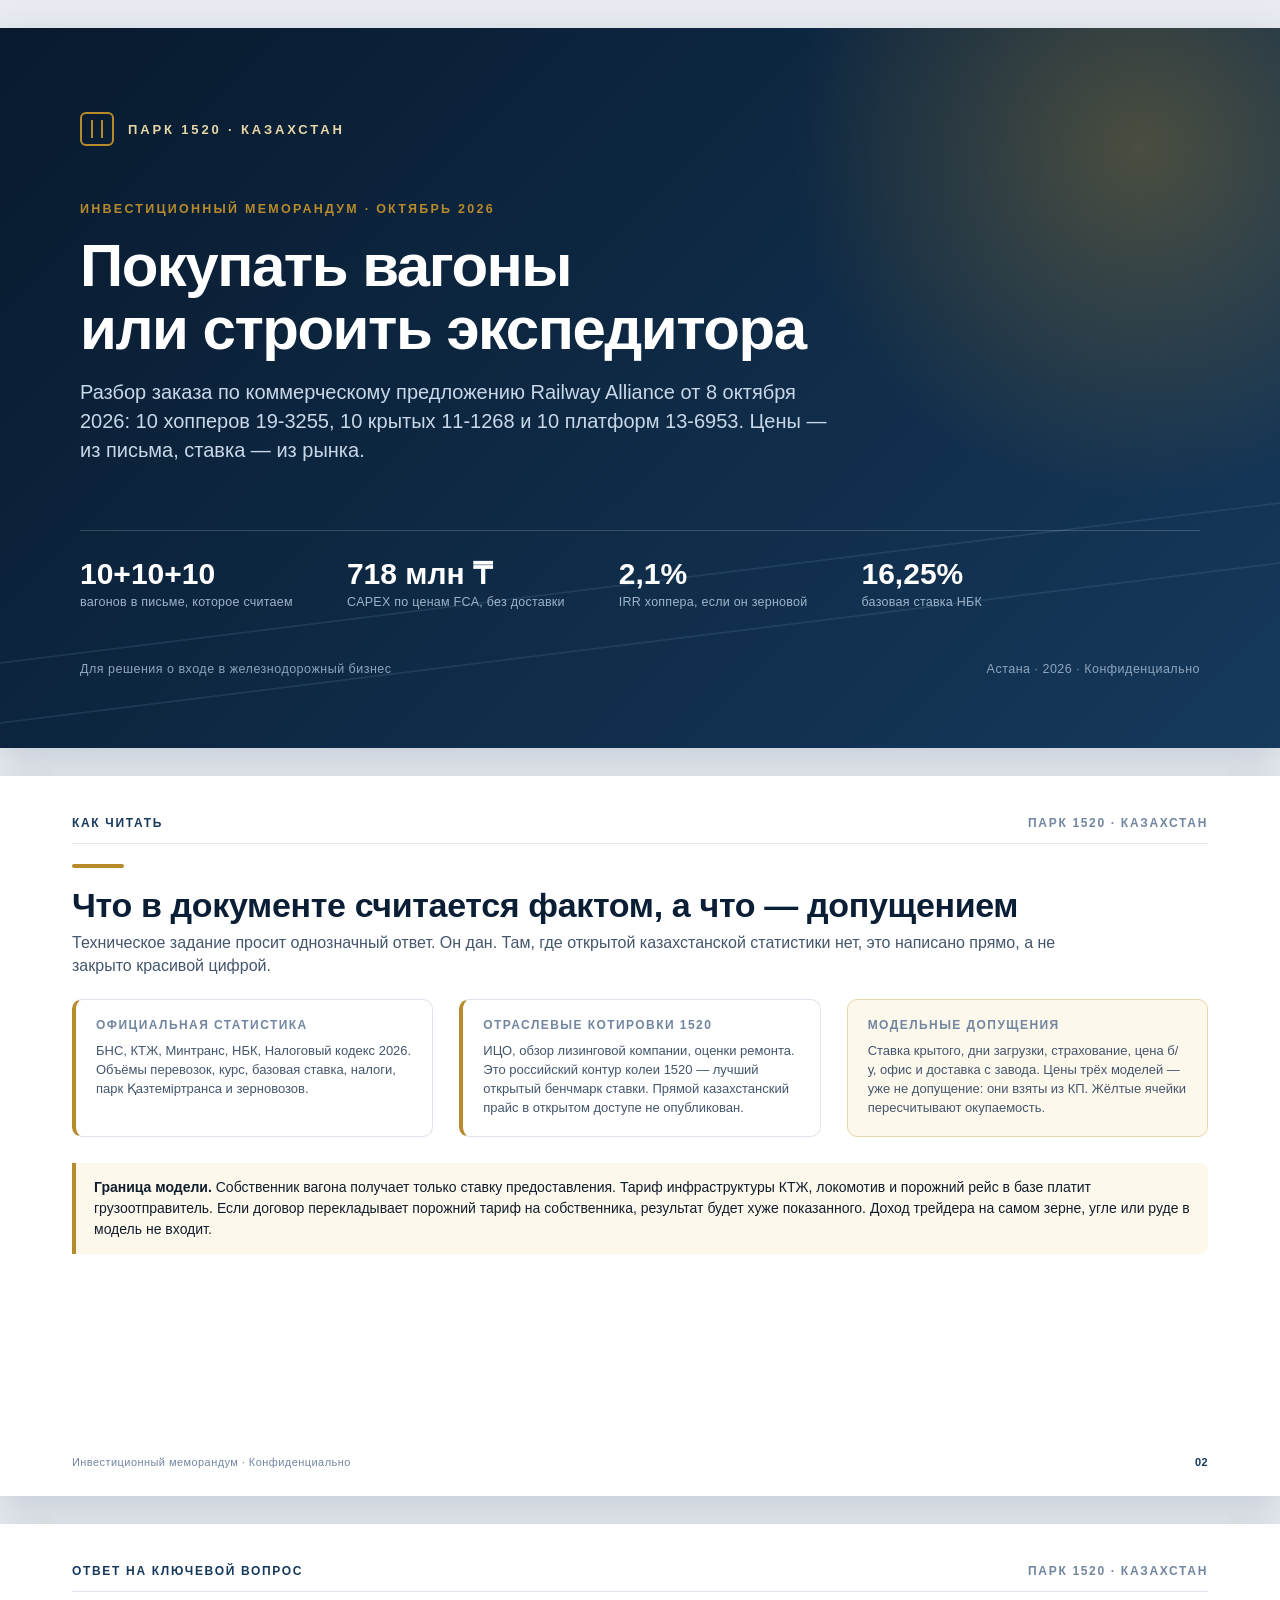
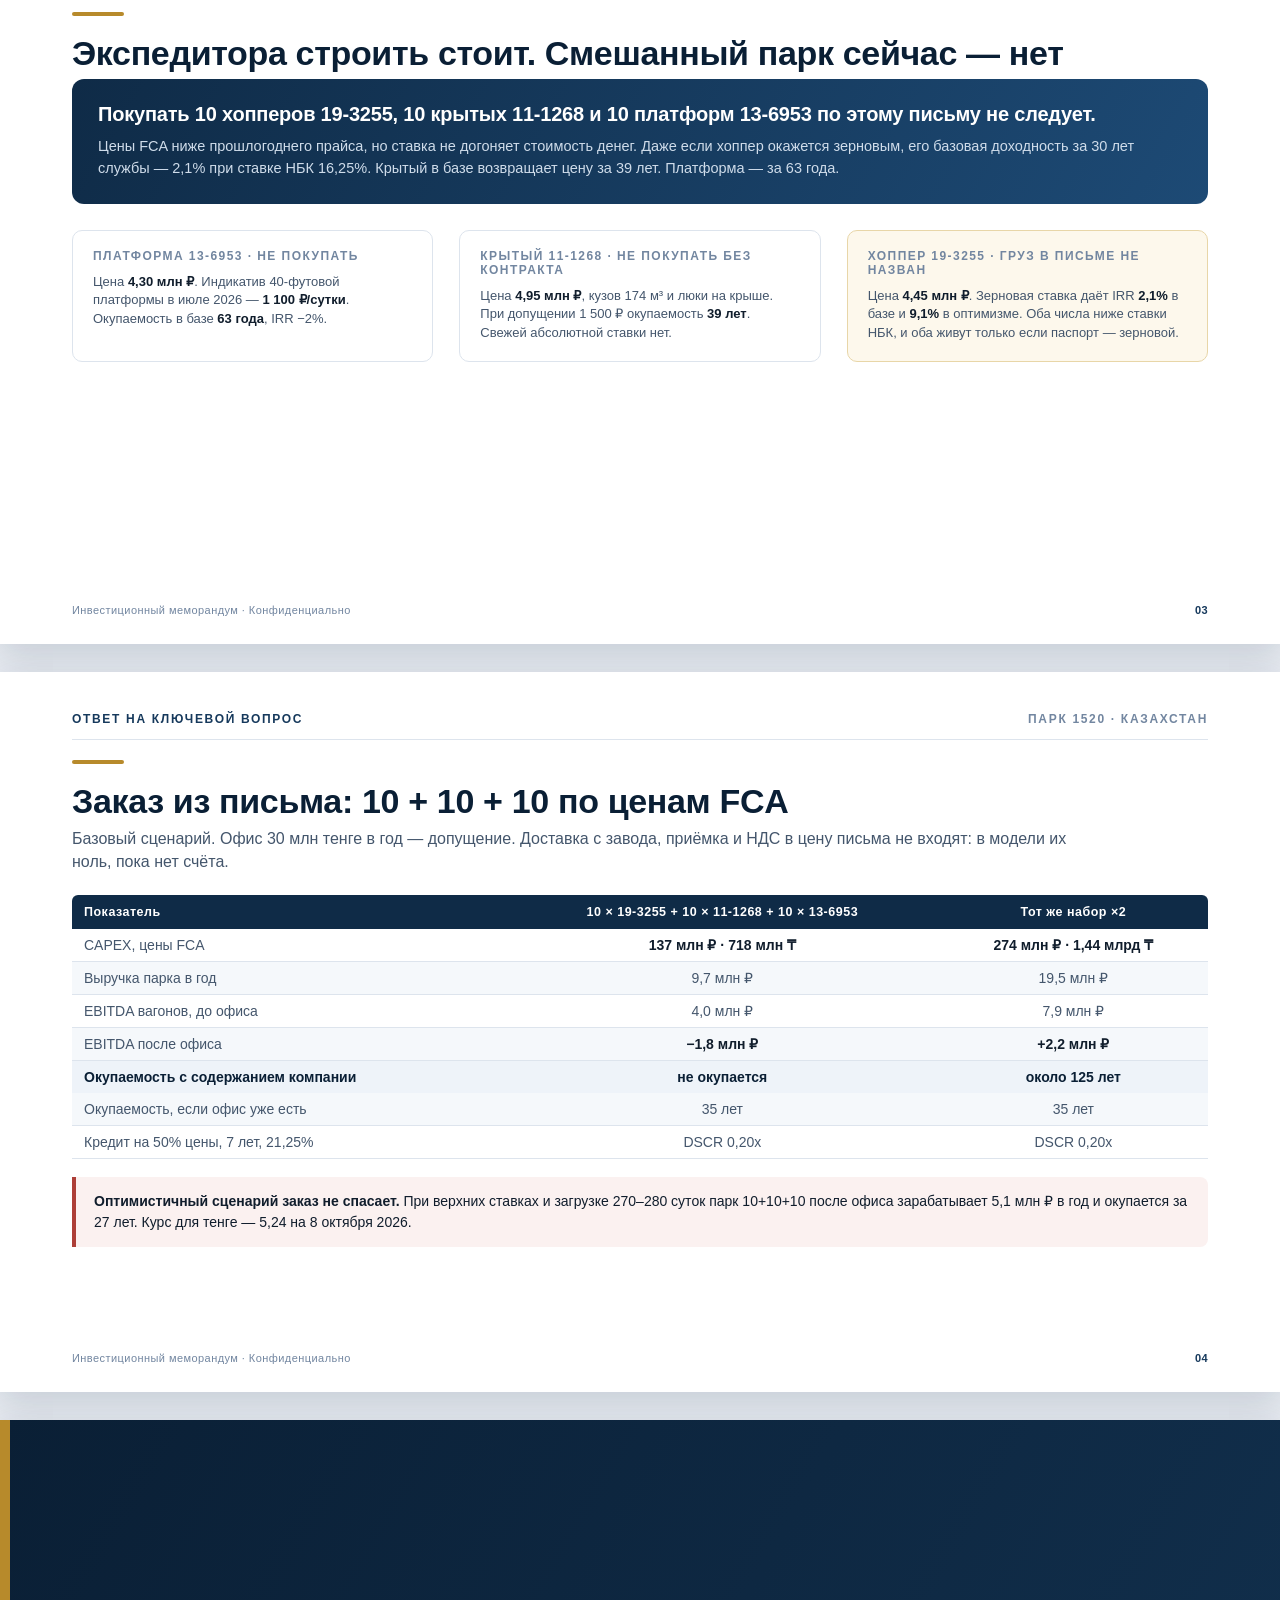
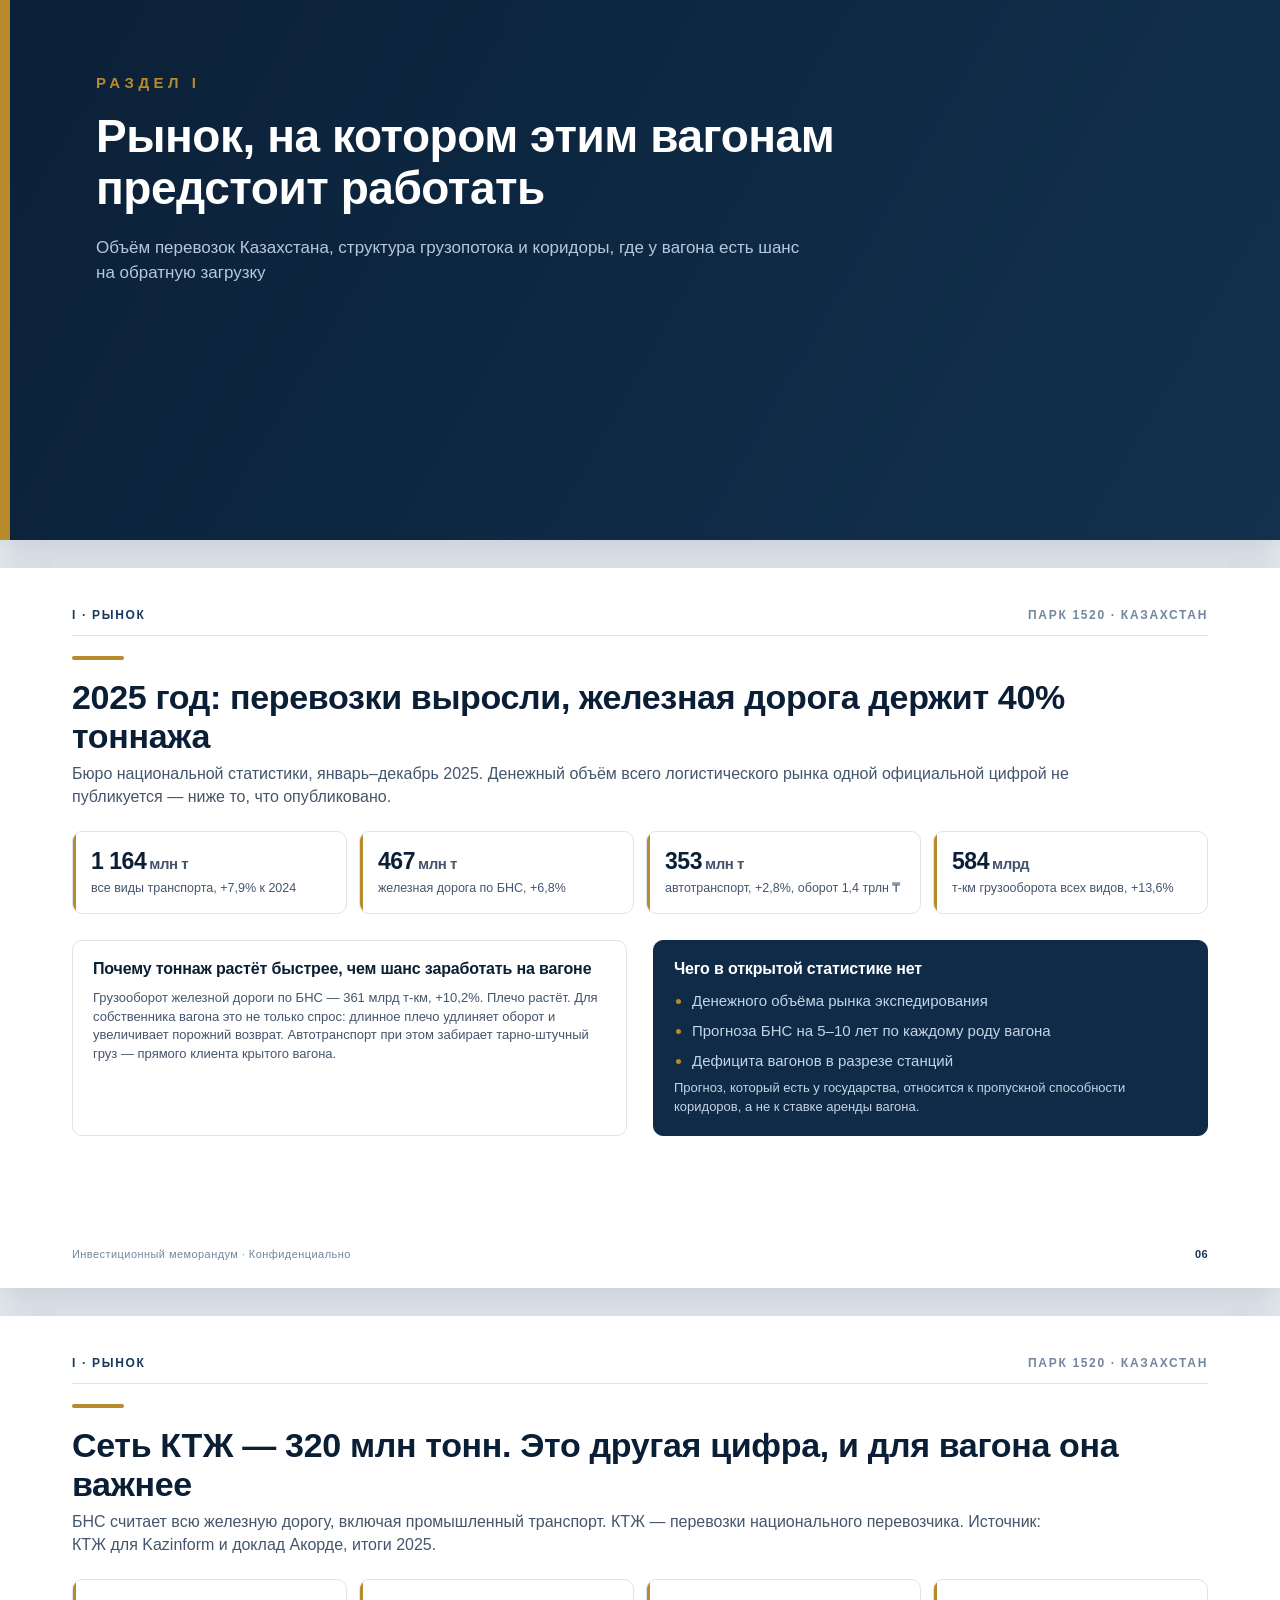
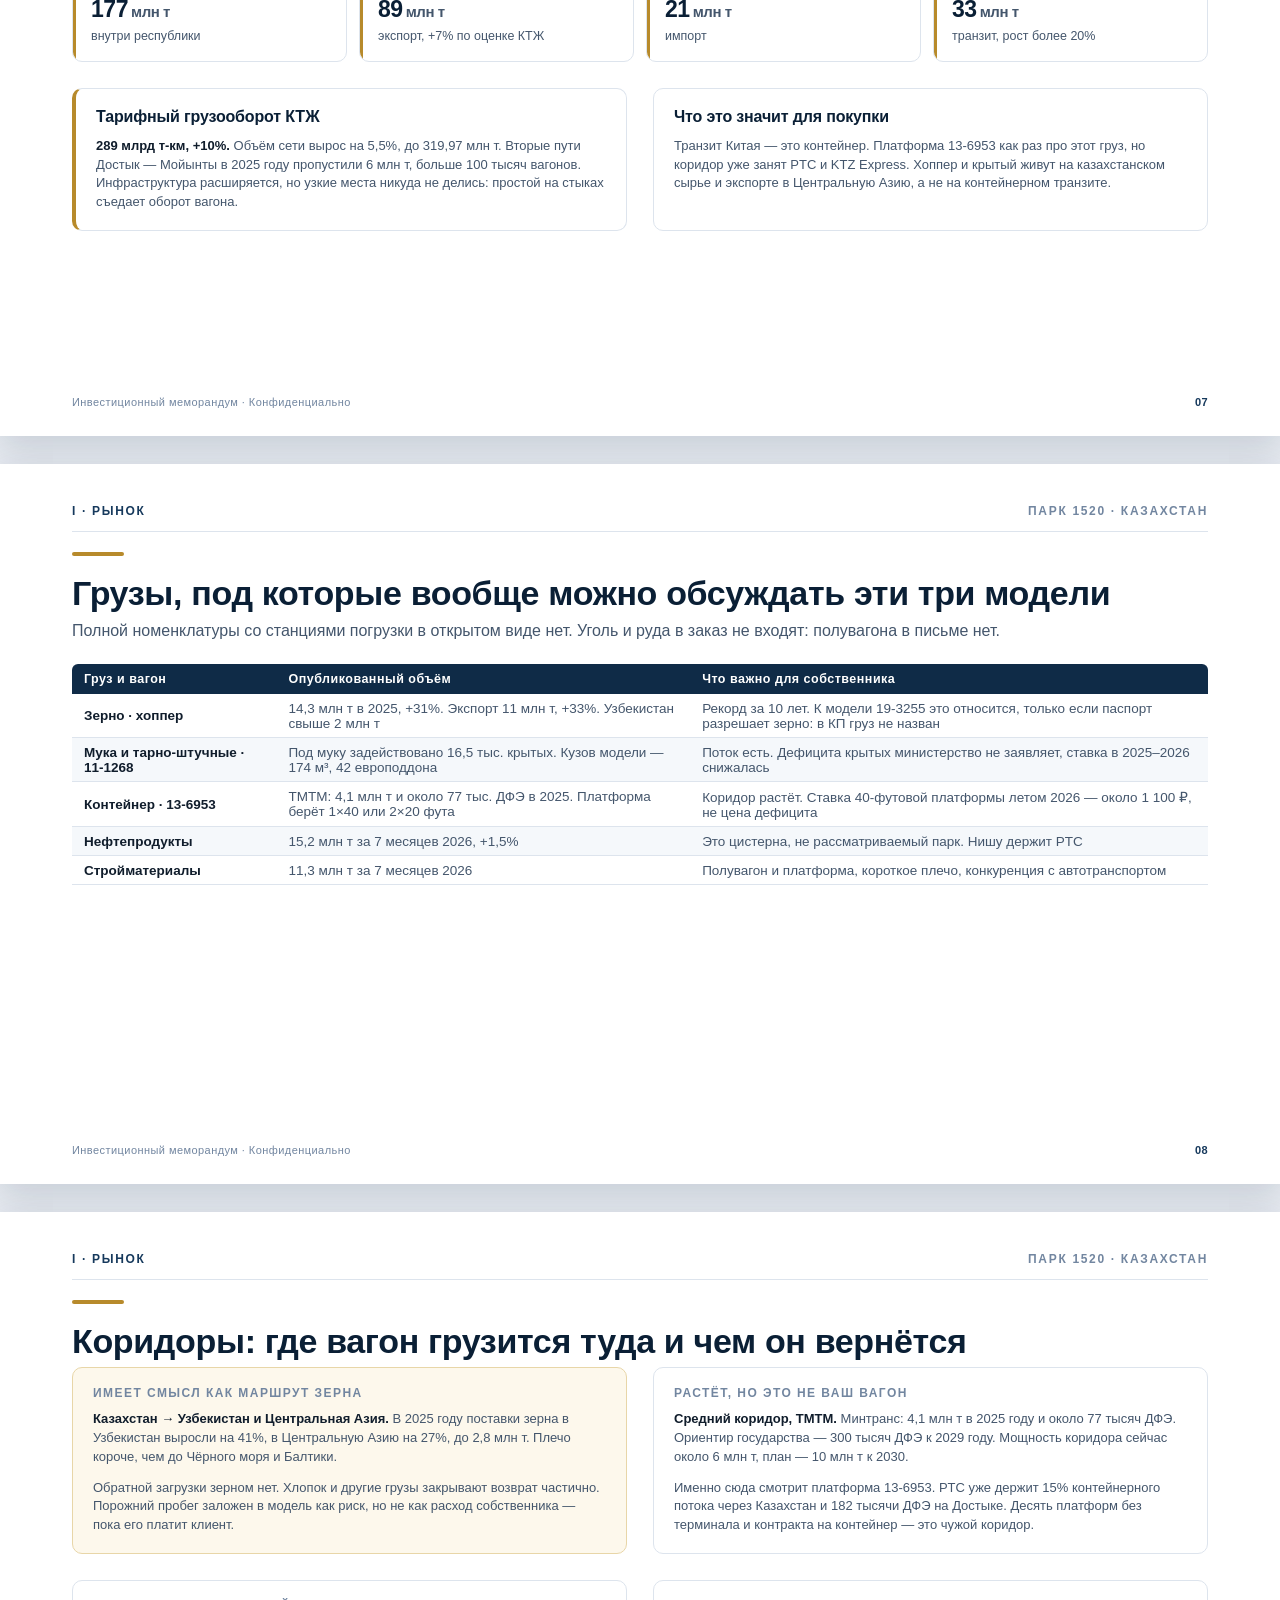
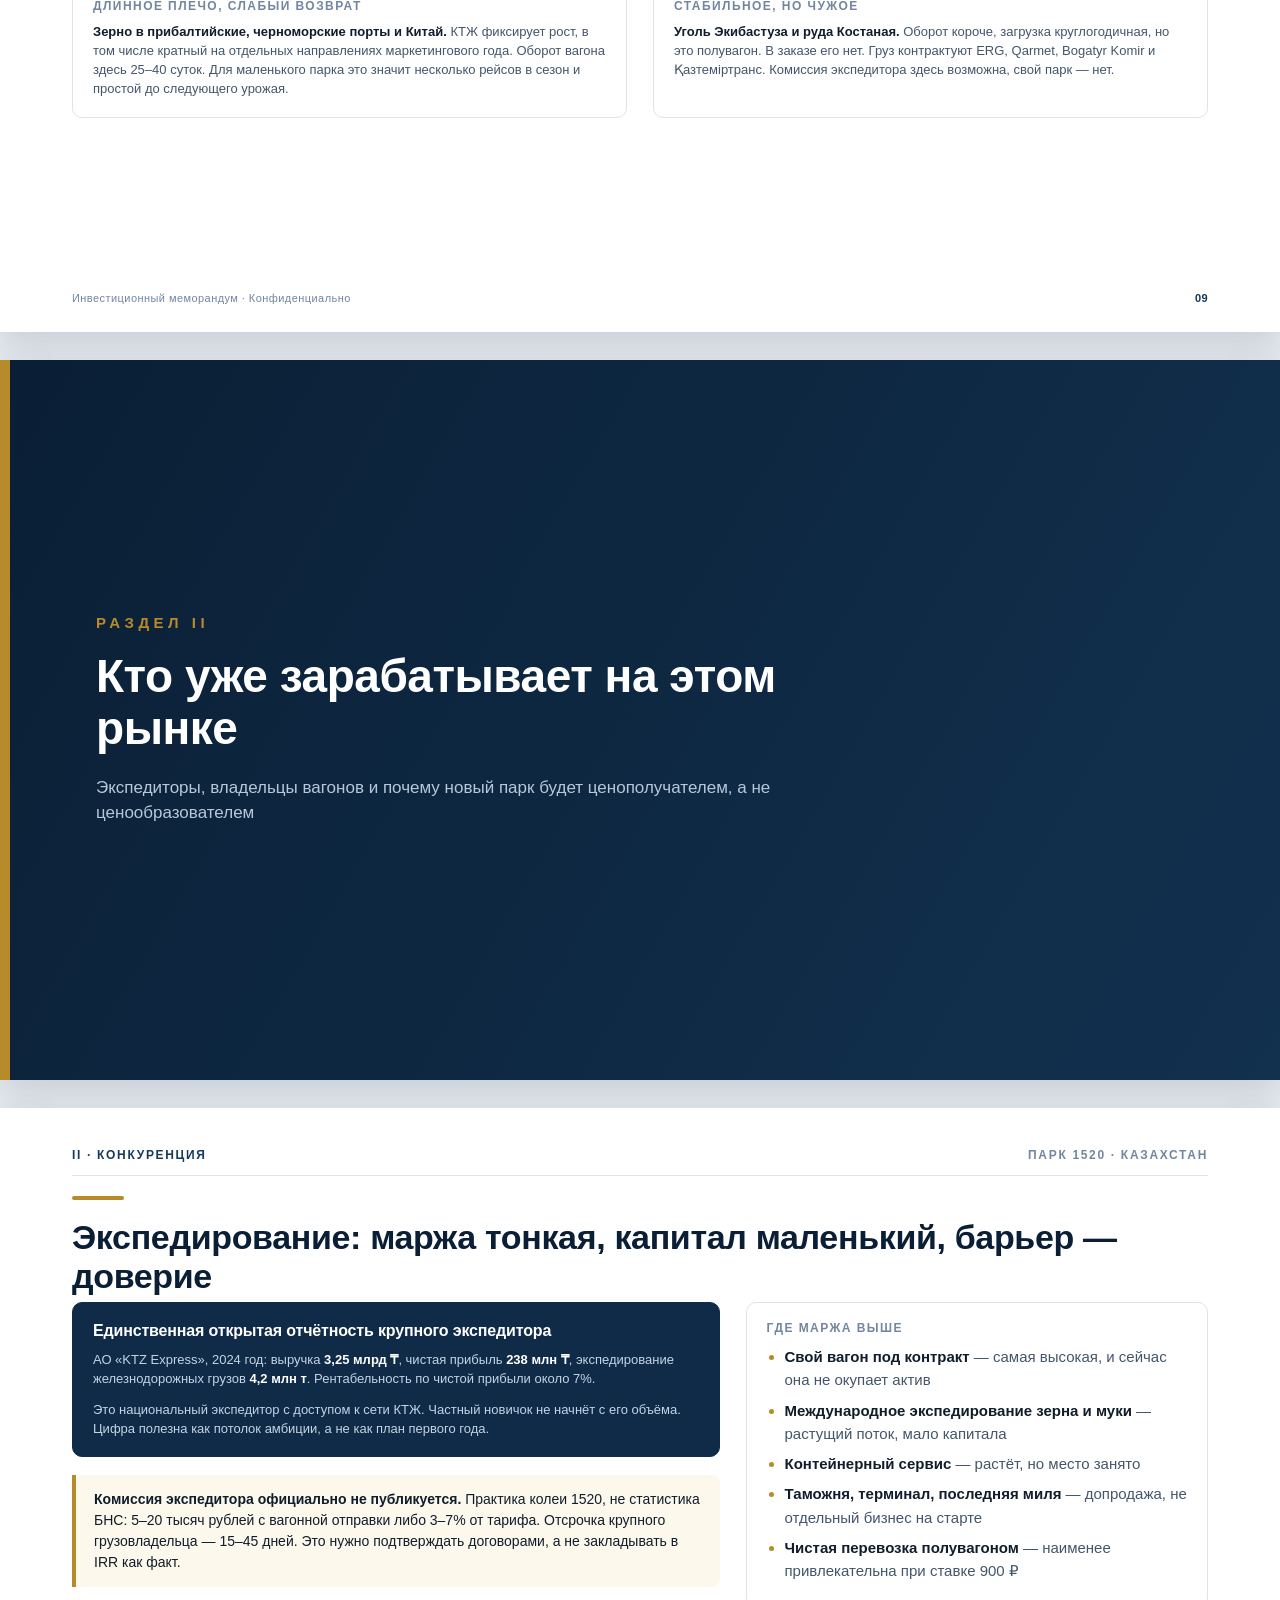
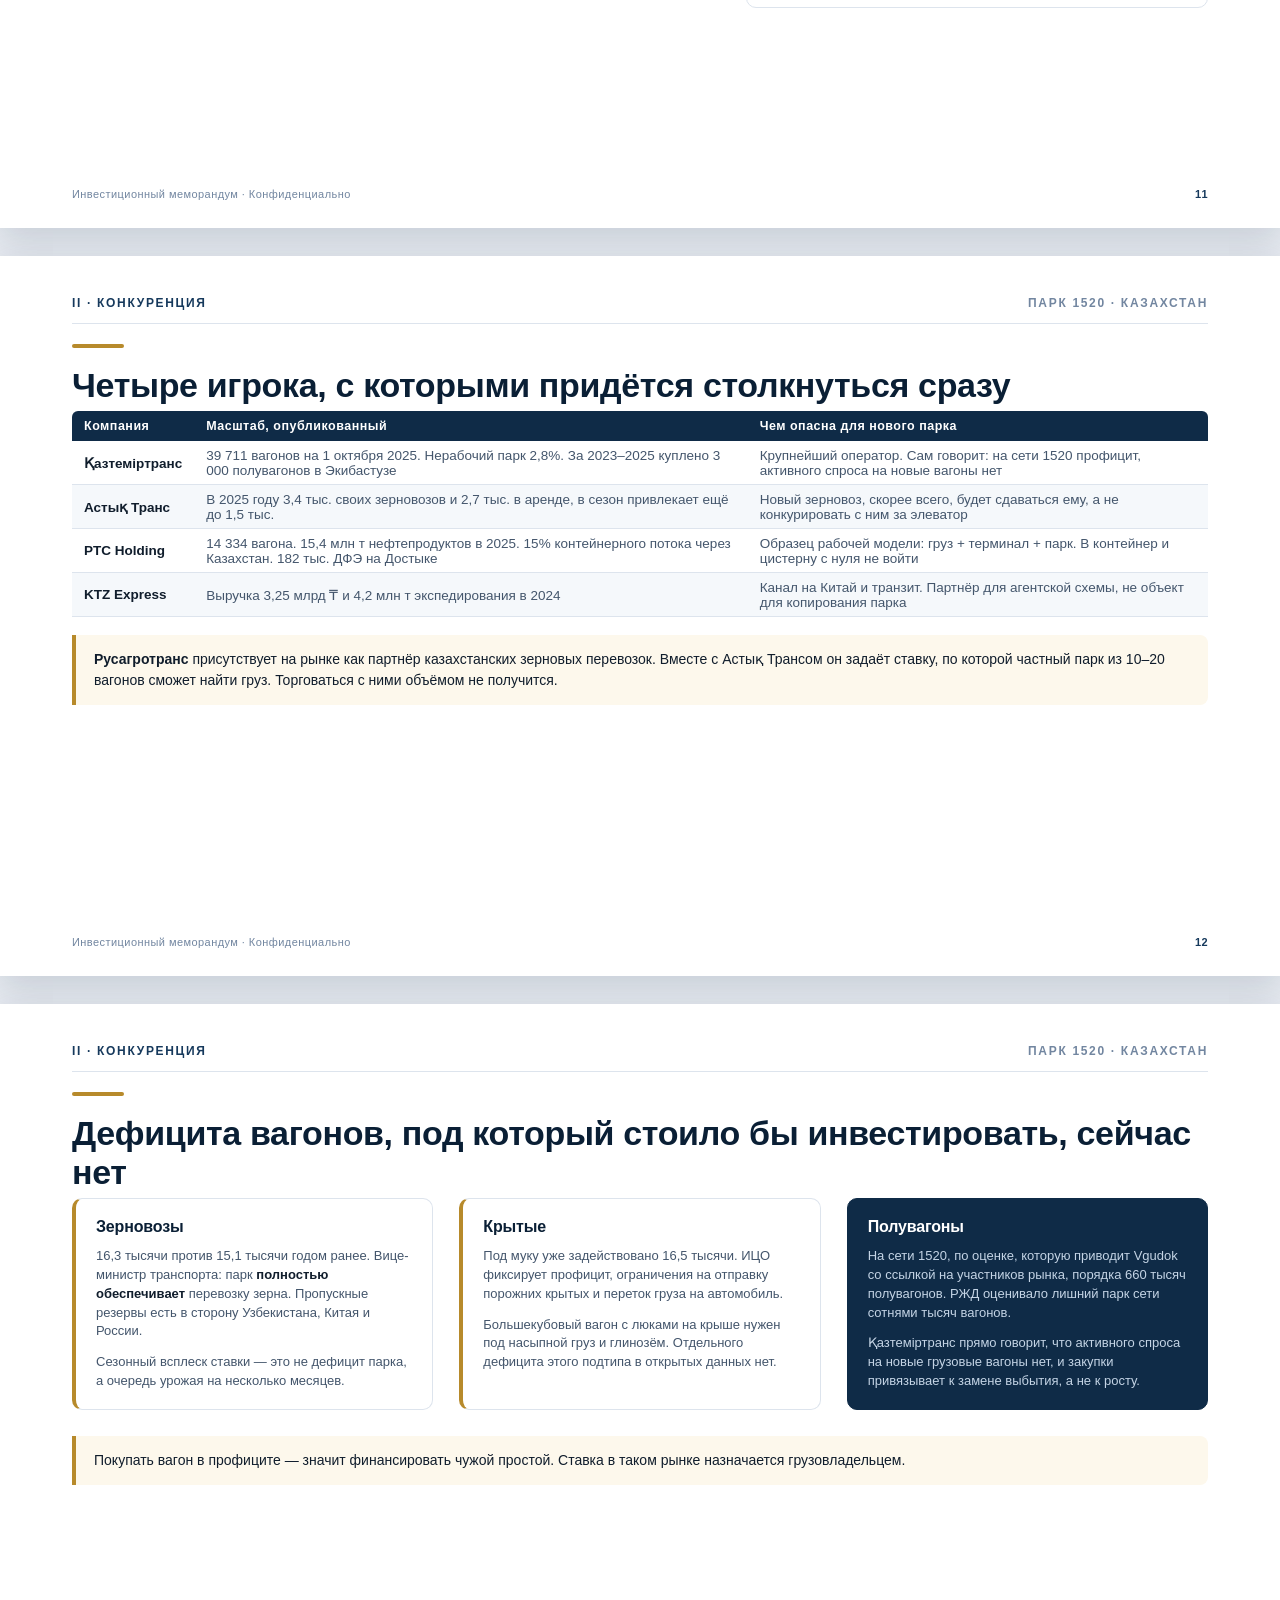
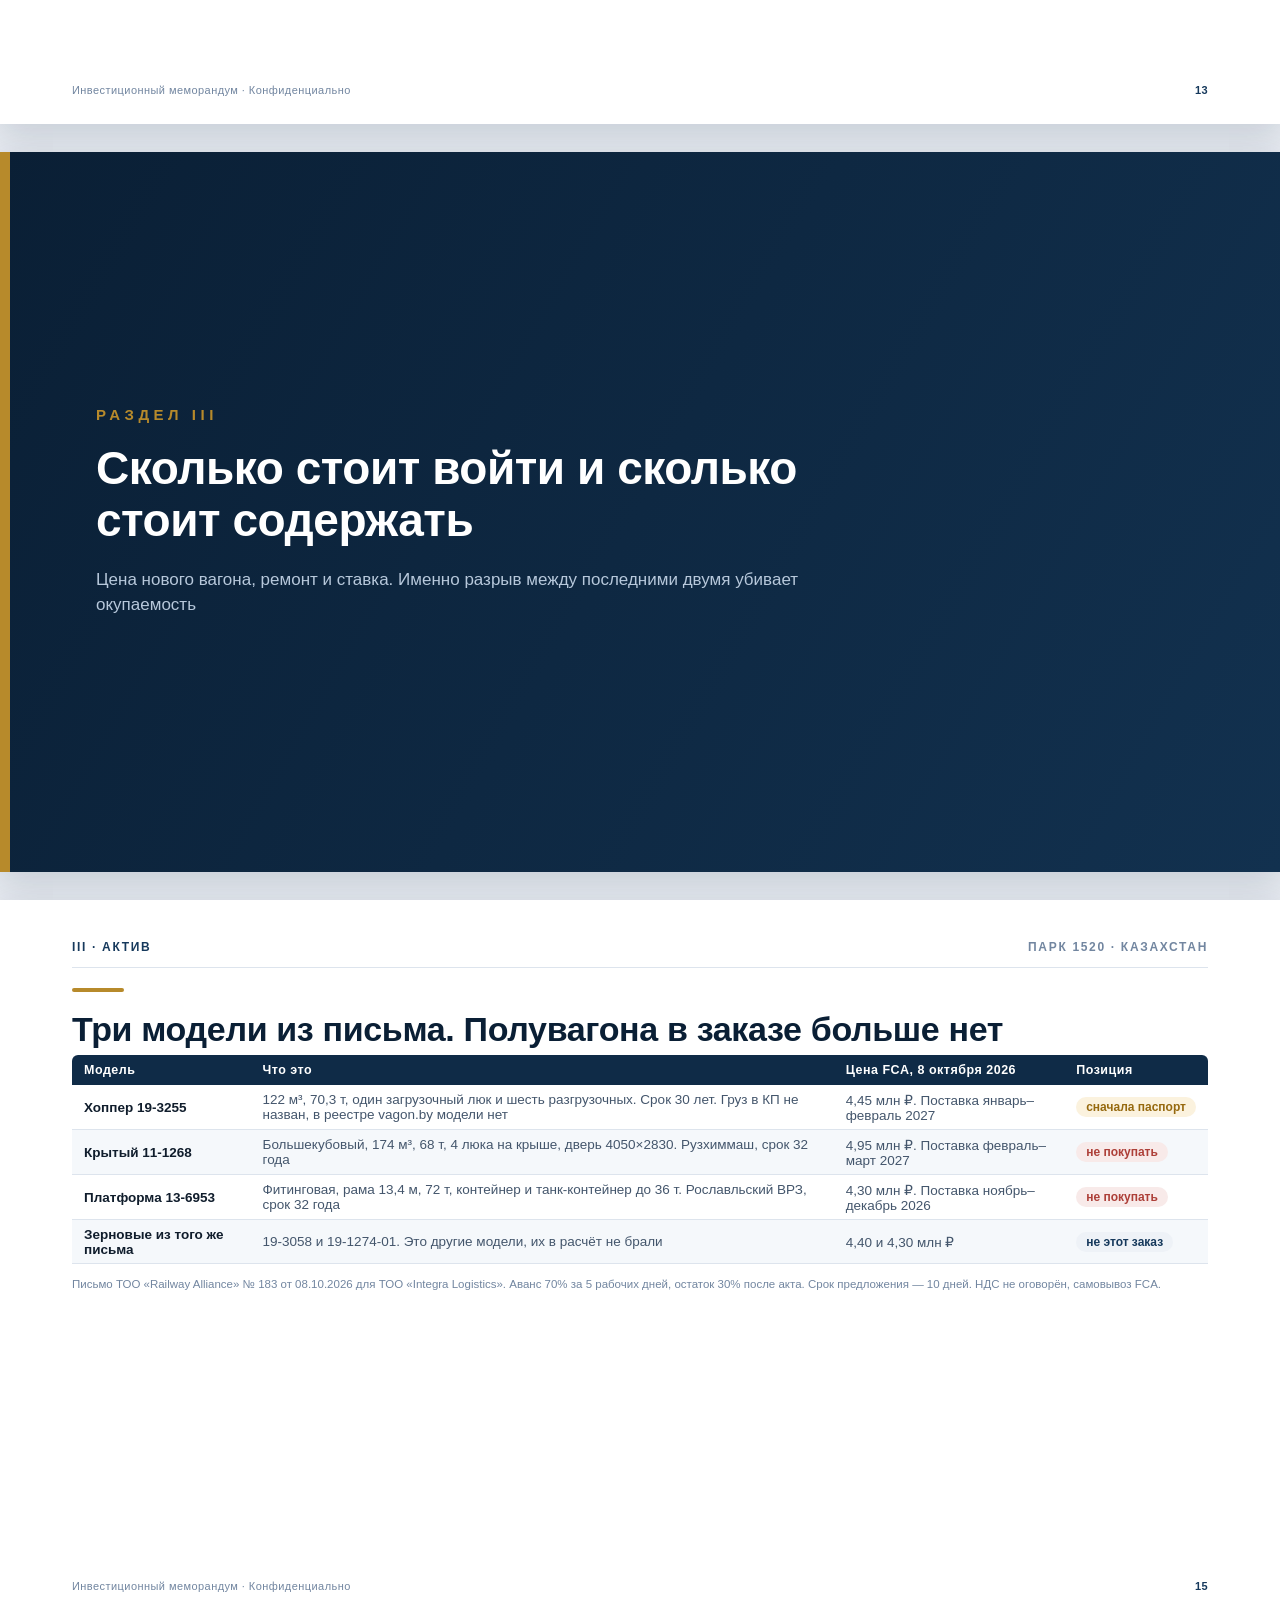
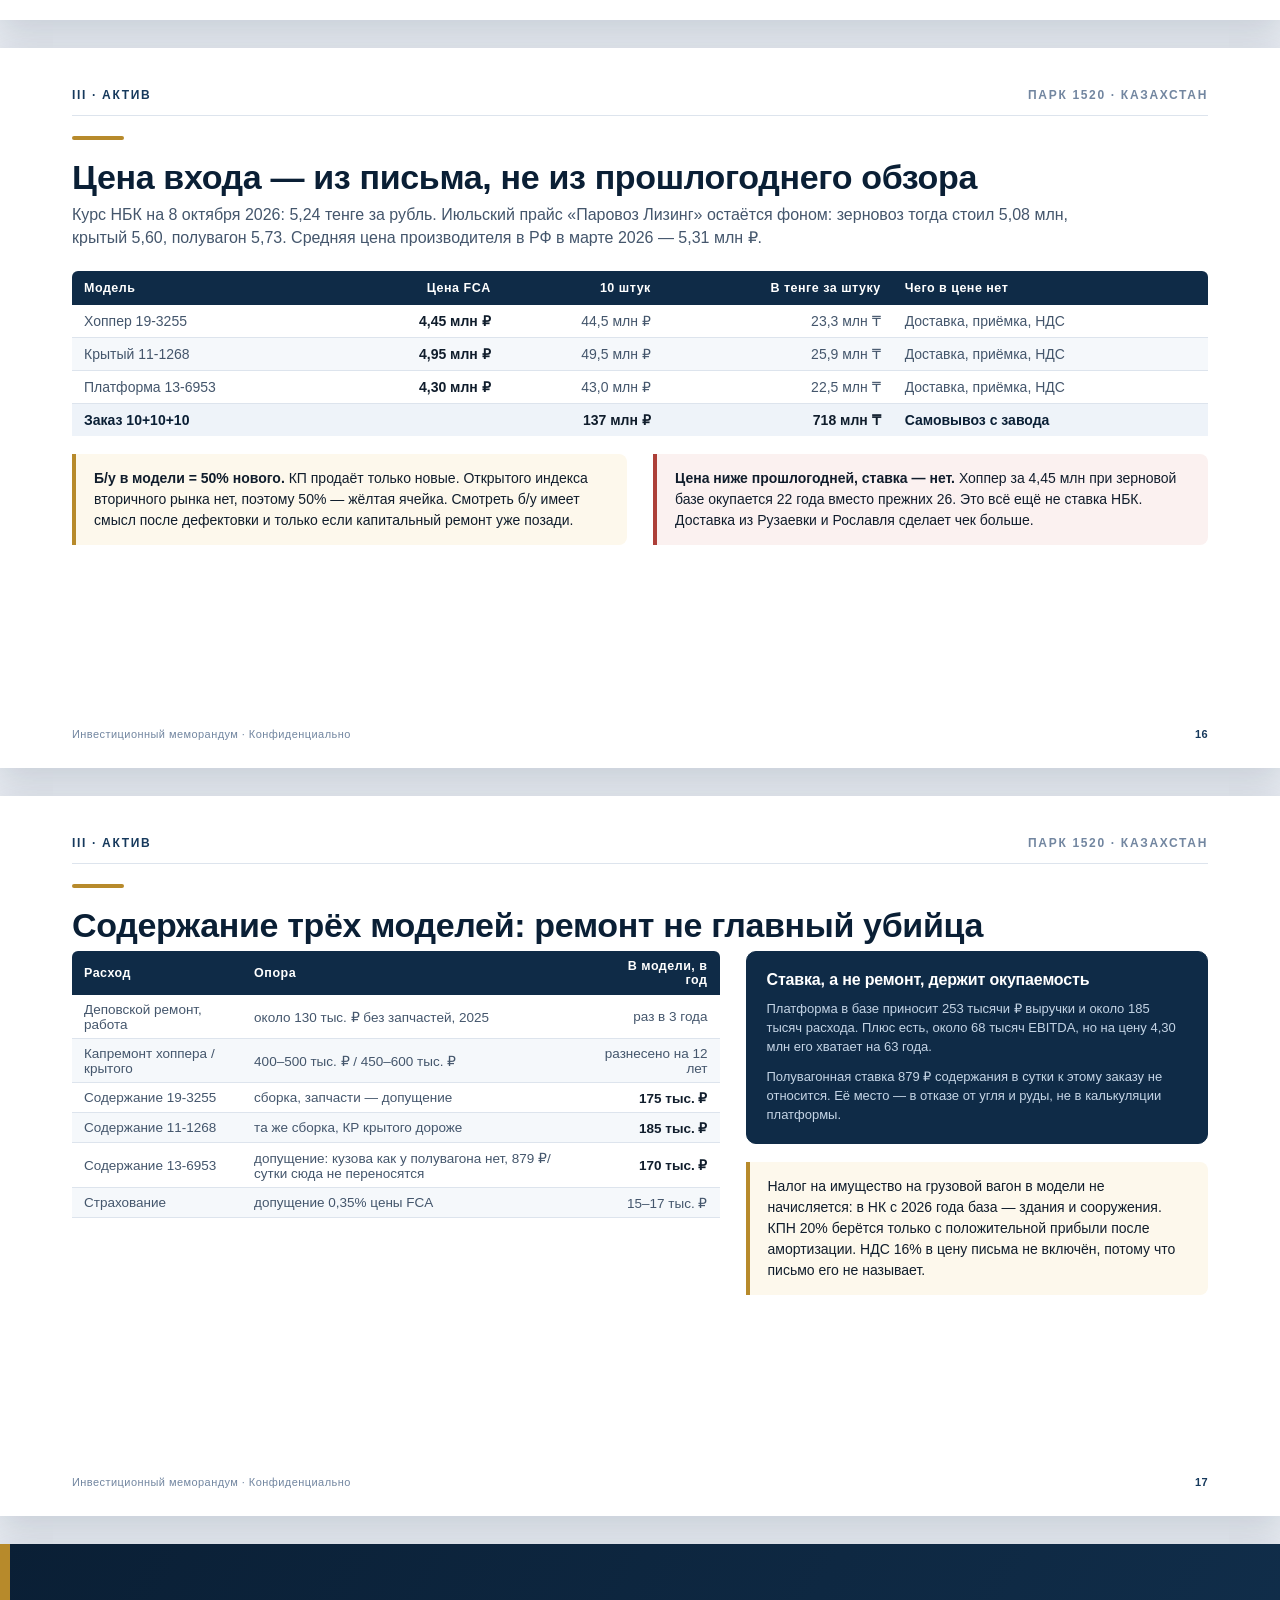
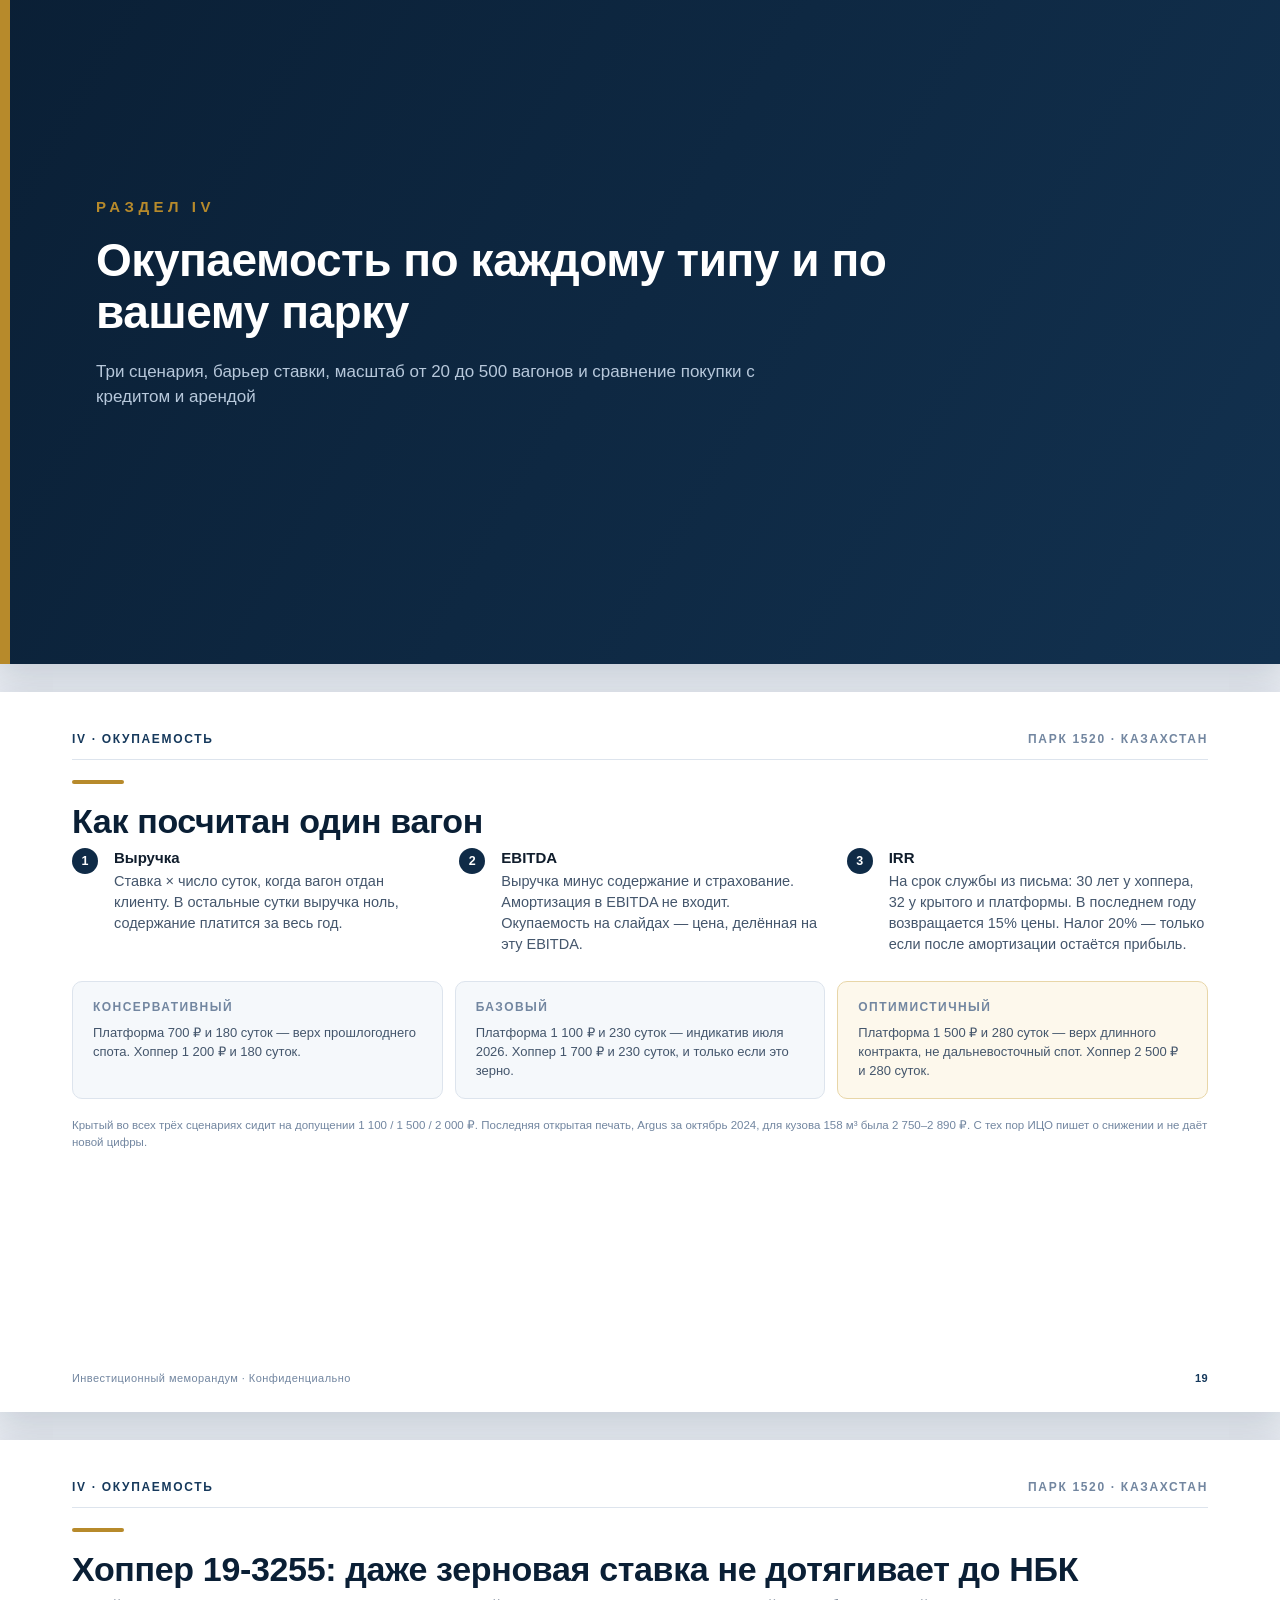
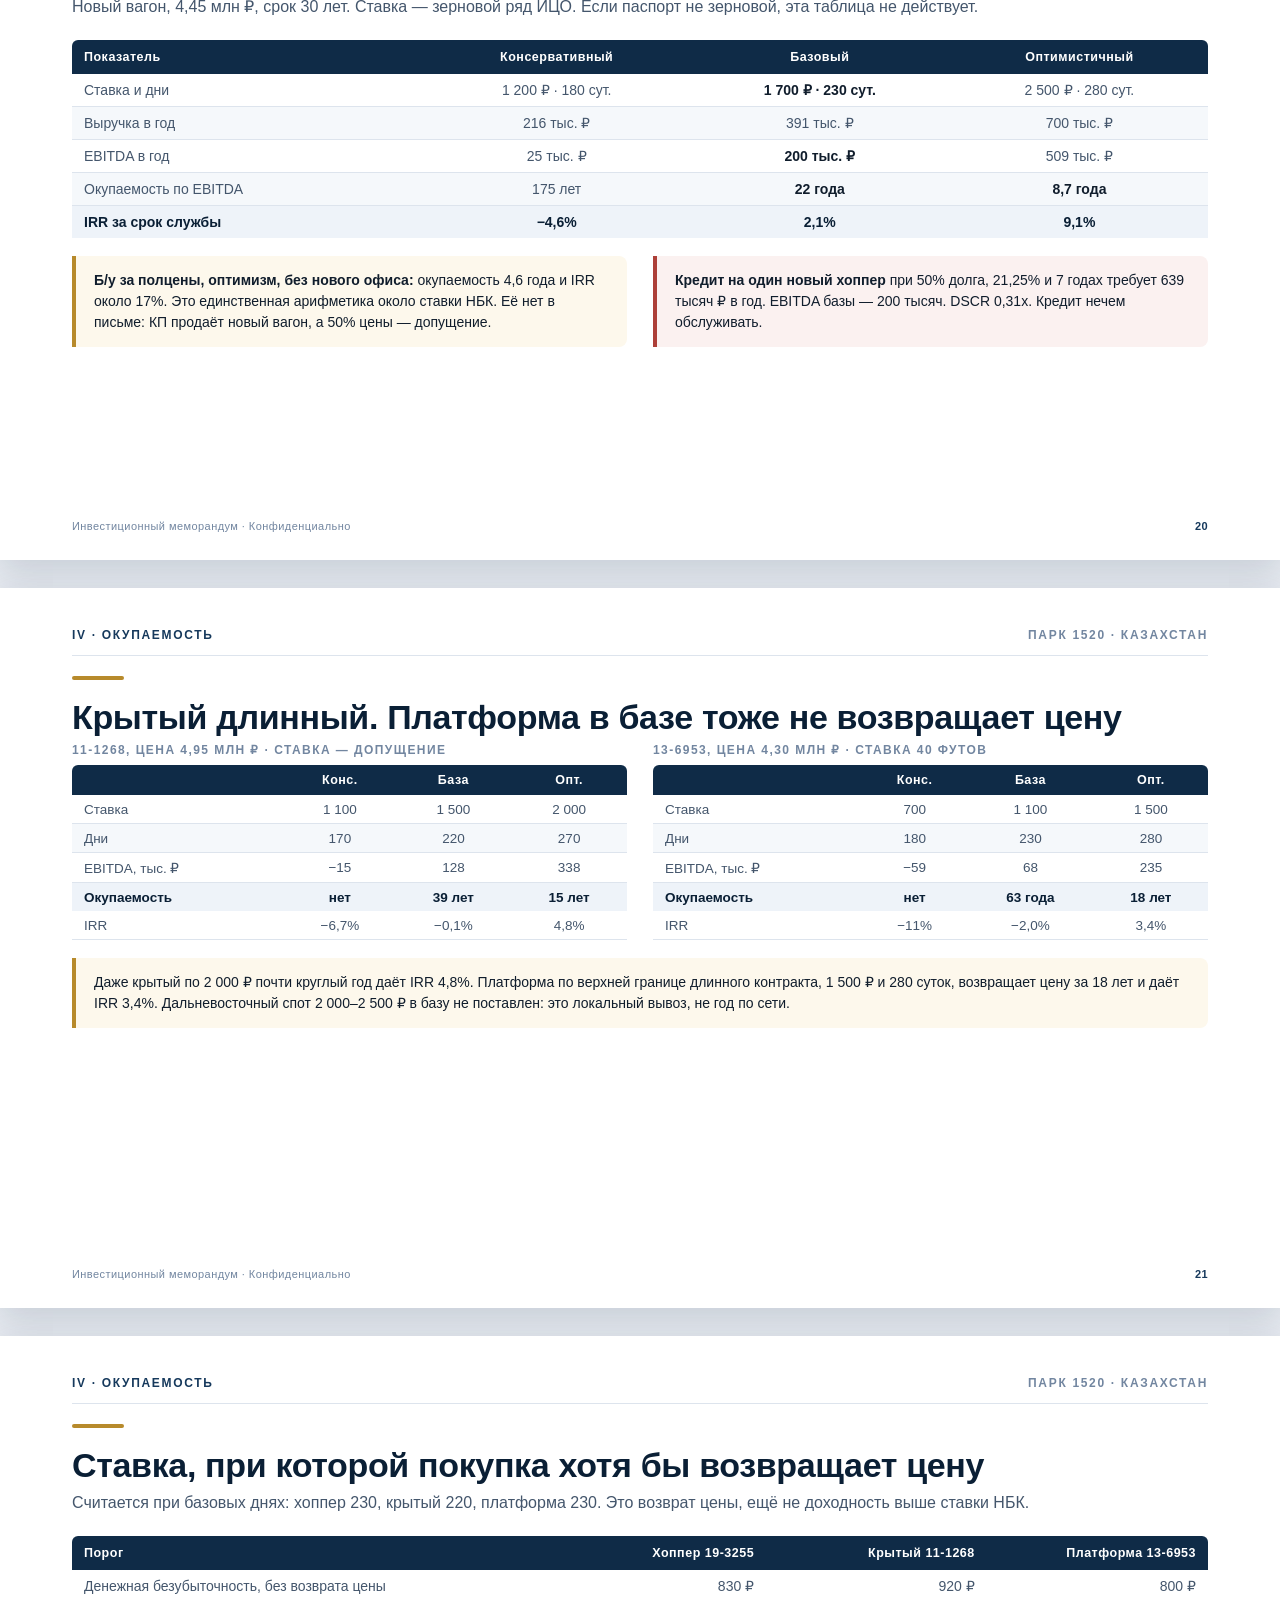
==== commit e8c8e67e: "Пересчитать парк по коммерческому предложению Railway Alliance. В заказ входят 10 хопперов 19-3255, " ====
--- a/wagon-park/index.html
+++ b/wagon-park/index.html
@@ -21,12 +21,12 @@
     <div>
       <span class="cover__kicker">Инвестиционный меморандум · октябрь 2026</span>
       <h1>Покупать вагоны<br>или строить экспедитора</h1>
-      <p class="cover__lead">Разбор собственного парка на сети Казахстана: большекубовые крытые вагоны с люками на крыше, зерновозы и полувагоны. Расчёт сделан так, как если бы парк покупался сейчас.</p>
+      <p class="cover__lead">Разбор заказа по коммерческому предложению Railway Alliance от 8 октября 2026: 10 хопперов 19-3255, 10 крытых 11-1268 и 10 платформ 13-6953. Цены — из письма, ставка — из рынка.</p>
     </div>
     <div class="cover__facts">
-      <div class="cover__fact"><div class="v">10+10+10</div><div class="k">вагонов в нижнем портфеле</div></div>
-      <div class="cover__fact"><div class="v">878 млн ₸</div><div class="k">CAPEX этого портфеля, новые</div></div>
-      <div class="cover__fact"><div class="v">1,6%</div><div class="k">IRR нового зерновоза, база</div></div>
+      <div class="cover__fact"><div class="v">10+10+10</div><div class="k">вагонов в письме, которое считаем</div></div>
+      <div class="cover__fact"><div class="v">718 млн ₸</div><div class="k">CAPEX по ценам FCA, без доставки</div></div>
+      <div class="cover__fact"><div class="v">2,1%</div><div class="k">IRR хоппера, если он зерновой</div></div>
       <div class="cover__fact"><div class="v">16,25%</div><div class="k">базовая ставка НБК</div></div>
     </div>
     <div class="cover__meta">
@@ -53,7 +53,7 @@
       </div>
       <div class="card card--gold">
         <h4>Модельные допущения</h4>
-        <p class="small">Ставка крытого вагона, дни загрузки, страхование, цена б/у, постоянные расходы офиса. Все они вынесены жёлтыми ячейками в Excel и пересчитывают окупаемость.</p>
+        <p class="small">Ставка крытого, дни загрузки, страхование, цена б/у, офис и доставка с завода. Цены трёх моделей — уже не допущение: они взяты из КП. Жёлтые ячейки пересчитывают окупаемость.</p>
       </div>
     </div>
     <div class="callout mt-l">
@@ -69,21 +69,21 @@
     <div class="rule"></div>
     <h2 class="slide-title">Экспедитора строить стоит. Смешанный парк сейчас — нет</h2>
     <div class="verdict">
-      <h3>Покупать 10–20 крытых, 10–20 зерновозов и 10 полувагонов «в рынок» не следует.</h3>
-      <p>Грузовая база Казахстана растёт, но вагонный парк колеи 1520 в профиците, а ставки полувагона упали до минимума за десять лет. Новый зерновоз в базовом сценарии возвращает капитал за 26 лет при доходности 1,6% за срок службы. Базовая ставка НБК — 16,25%. Деньги стоят дороже вагона.</p>
+      <h3>Покупать 10 хопперов 19-3255, 10 крытых 11-1268 и 10 платформ 13-6953 по этому письму не следует.</h3>
+      <p>Цены FCA ниже прошлогоднего прайса, но ставка не догоняет стоимость денег. Даже если хоппер окажется зерновым, его базовая доходность за 30 лет службы — 2,1% при ставке НБК 16,25%. Крытый в базе возвращает цену за 39 лет. Платформа — за 63 года.</p>
     </div>
     <div class="grid g3 gap-l mt-l">
       <div class="card">
-        <h4>Полувагон · не покупать</h4>
-        <p class="small mb-0">Долгосрочная аренда августа 2025 — <b>900 ₽/сутки</b>. Чтобы просто покрыть содержание, нужно около <b>1 420 ₽</b>. В базе вагон убыточен каждый год.</p>
-      </div>
-      <div class="card">
-        <h4>Крытый · не покупать без контракта</h4>
-        <p class="small mb-0">Открытой котировки нет, рынок в профиците и проигрывает автотранспорту. При допущении 1 500 ₽ окупаемость <b>45 лет</b>.</p>
+        <h4>Платформа 13-6953 · не покупать</h4>
+        <p class="small mb-0">Цена <b>4,30 млн ₽</b>. Индикатив 40-футовой платформы в июле 2026 — <b>1 100 ₽/сутки</b>. Окупаемость в базе <b>63 года</b>, IRR −2%.</p>
+      </div>
+      <div class="card">
+        <h4>Крытый 11-1268 · не покупать без контракта</h4>
+        <p class="small mb-0">Цена <b>4,95 млн ₽</b>, кузов 174 м³ и люки на крыше. При допущении 1 500 ₽ окупаемость <b>39 лет</b>. Свежей абсолютной ставки нет.</p>
       </div>
       <div class="card card--gold">
-        <h4>Зерновоз · единственный кандидат</h4>
-        <p class="small mb-0">И только как пилот до <b>10 б/у</b> вагонов под письменный контракт. Даже оптимистичный новый зерновоз даёт IRR <b>7,9%</b> — ниже ставки НБК.</p>
+        <h4>Хоппер 19-3255 · груз в письме не назван</h4>
+        <p class="small mb-0">Цена <b>4,45 млн ₽</b>. Зерновая ставка даёт IRR <b>2,1%</b> в базе и <b>9,1%</b> в оптимизме. Оба числа ниже ставки НБК, и оба живут только если паспорт — зерновой.</p>
       </div>
     </div>
   </div>
@@ -94,24 +94,24 @@
   <div class="slide__head"><span class="tag">Ответ на ключевой вопрос</span><span>Парк 1520 · Казахстан</span></div>
   <div class="slide__body">
     <div class="rule"></div>
-    <h2 class="slide-title">Два портфеля из запроса, если купить их новыми</h2>
-    <p class="slide-sub">Базовый сценарий. Постоянные расходы диспетчерской — 30 млн тенге в год, это допущение для компании, у которой ещё нет офиса.</p>
+    <h2 class="slide-title">Заказ из письма: 10 + 10 + 10 по ценам FCA</h2>
+    <p class="slide-sub">Базовый сценарий. Офис 30 млн тенге в год — допущение. Доставка с завода, приёмка и НДС в цену письма не входят: в модели их ноль, пока нет счёта.</p>
     <table>
       <thead>
-        <tr><th>Показатель</th><th class="center">10 крытых + 10 зерновозов + 10 полувагонов</th><th class="center">20 + 20 + 10</th></tr>
+        <tr><th>Показатель</th><th class="center">10 × 19-3255 + 10 × 11-1268 + 10 × 13-6953</th><th class="center">Тот же набор ×2</th></tr>
       </thead>
       <tbody>
-        <tr><td>CAPEX, новые вагоны</td><td class="center"><b>164 млн ₽ · 878 млн ₸</b></td><td class="center"><b>271 млн ₽ · 1,45 млрд ₸</b></td></tr>
-        <tr><td>Выручка парка в год</td><td class="center">9,4 млн ₽</td><td class="center">16,6 млн ₽</td></tr>
-        <tr><td>EBITDA вагонов, до офиса</td><td class="center">2,0 млн ₽</td><td class="center">5,2 млн ₽</td></tr>
-        <tr><td>EBITDA после офиса</td><td class="center"><b>−3,6 млн ₽</b></td><td class="center"><b>−0,4 млн ₽</b></td></tr>
-        <tr class="is-total"><td>Окупаемость с содержанием компании</td><td class="center">не окупается</td><td class="center">не окупается</td></tr>
-        <tr><td>Окупаемость, если офис уже есть</td><td class="center">83 года</td><td class="center">52 года</td></tr>
-        <tr><td>Кредит на 50% цены, 7 лет, 21,25%</td><td class="center">DSCR 0,08x</td><td class="center">платёж выше EBITDA</td></tr>
+        <tr><td>CAPEX, цены FCA</td><td class="center"><b>137 млн ₽ · 718 млн ₸</b></td><td class="center"><b>274 млн ₽ · 1,44 млрд ₸</b></td></tr>
+        <tr><td>Выручка парка в год</td><td class="center">9,7 млн ₽</td><td class="center">19,5 млн ₽</td></tr>
+        <tr><td>EBITDA вагонов, до офиса</td><td class="center">4,0 млн ₽</td><td class="center">7,9 млн ₽</td></tr>
+        <tr><td>EBITDA после офиса</td><td class="center"><b>−1,8 млн ₽</b></td><td class="center"><b>+2,2 млн ₽</b></td></tr>
+        <tr class="is-total"><td>Окупаемость с содержанием компании</td><td class="center">не окупается</td><td class="center">около 125 лет</td></tr>
+        <tr><td>Окупаемость, если офис уже есть</td><td class="center">35 лет</td><td class="center">35 лет</td></tr>
+        <tr><td>Кредит на 50% цены, 7 лет, 21,25%</td><td class="center">DSCR 0,20x</td><td class="center">DSCR 0,20x</td></tr>
       </tbody>
     </table>
     <div class="callout callout--red mt-m small">
-      <b>Оптимистичный сценарий портфель не спасает.</b> При высоких ставках и почти полной загрузке парк 10+10+10 после офиса зарабатывает 3,2 млн ₽ в год и окупается примерно за 50 лет. Это всё ещё хуже банковского депозита по цене базовой ставки.
+      <b>Оптимистичный сценарий заказ не спасает.</b> При верхних ставках и загрузке 270–280 суток парк 10+10+10 после офиса зарабатывает 5,1 млн ₽ в год и окупается за 27 лет. Курс для тенге — 5,24 на 8 октября 2026.
     </div>
   </div>
   <div class="slide__foot"><span>Инвестиционный меморандум · Конфиденциально</span><span class="slide__num">04</span></div>
@@ -176,7 +176,7 @@
       </div>
       <div class="card">
         <h3>Что это значит для покупки</h3>
-        <p class="small mb-0">Транзит растёт быстрее внутренней базы, но транзит Китая — это в первую очередь контейнер и фитинговая платформа. Полувагон, зерновоз и крытый живут на казахстанском сырье и экспорте в Россию, Центральную Азию и порты, а не на контейнерном транзите.</p>
+        <p class="small mb-0">Транзит Китая — это контейнер. Платформа 13-6953 как раз про этот груз, но коридор уже занят PTC и KTZ Express. Хоппер и крытый живут на казахстанском сырье и экспорте в Центральную Азию, а не на контейнерном транзите.</p>
       </div>
     </div>
   </div>
@@ -187,15 +187,14 @@
   <div class="slide__head"><span class="tag">I · Рынок</span><span>Парк 1520 · Казахстан</span></div>
   <div class="slide__body">
     <div class="rule"></div>
-    <h2 class="slide-title">Три груза, которые кормят три типа вагонов</h2>
-    <p class="slide-sub">Полной номенклатуры с оборотом вагона и станциями погрузки в открытом виде нет. Ниже — опубликованные объёмы тех грузов, под которые вообще имеет смысл обсуждать покупку.</p>
+    <h2 class="slide-title">Грузы, под которые вообще можно обсуждать эти три модели</h2>
+    <p class="slide-sub">Полной номенклатуры со станциями погрузки в открытом виде нет. Уголь и руда в заказ не входят: полувагона в письме нет.</p>
     <table class="tight">
       <thead><tr><th>Груз и вагон</th><th>Опубликованный объём</th><th>Что важно для собственника</th></tr></thead>
       <tbody>
-        <tr><td><b>Зерно · зерновоз</b></td><td>14,3 млн т в 2025, +31%. Экспорт 11 млн т, +33%. Узбекистан свыше 2 млн т</td><td>Рекорд за 10 лет, но парк зерновозов уже 16,3 тысячи и, по Минтрансу, закрывает потребность</td></tr>
-        <tr><td><b>Мука · крытый</b></td><td>Под муку задействовано 16,5 тыс. крытых вагонов</td><td>Поток есть, специализированного дефицита министерство не заявляет</td></tr>
-        <tr><td><b>Уголь · полувагон</b></td><td>95,7 млн т за 11 месяцев 2025, +3,3%. Экспорт угля 31,2 млн т, +8%</td><td>Самый большой груз и самый переполненный парк на колее 1520</td></tr>
-        <tr><td><b>Руда · полувагон</b></td><td>Январь–июль 2026: железная руда 13,8 млн т, +16,6%; цветная 12,5 млн т</td><td>Рост есть, но грузовладельцы крупные и часто возят кэптивным парком</td></tr>
+        <tr><td><b>Зерно · хоппер</b></td><td>14,3 млн т в 2025, +31%. Экспорт 11 млн т, +33%. Узбекистан свыше 2 млн т</td><td>Рекорд за 10 лет. К модели 19-3255 это относится, только если паспорт разрешает зерно: в КП груз не назван</td></tr>
+        <tr><td><b>Мука и тарно-штучные · 11-1268</b></td><td>Под муку задействовано 16,5 тыс. крытых. Кузов модели — 174 м³, 42 европоддона</td><td>Поток есть. Дефицита крытых министерство не заявляет, ставка в 2025–2026 снижалась</td></tr>
+        <tr><td><b>Контейнер · 13-6953</b></td><td>ТМТМ: 4,1 млн т и около 77 тыс. ДФЭ в 2025. Платформа берёт 1×40 или 2×20 фута</td><td>Коридор растёт. Ставка 40-футовой платформы летом 2026 — около 1 100 ₽, не цена дефицита</td></tr>
         <tr><td><b>Нефтепродукты</b></td><td>15,2 млн т за 7 месяцев 2026, +1,5%</td><td>Это цистерна, не рассматриваемый парк. Нишу держит PTC</td></tr>
         <tr><td><b>Стройматериалы</b></td><td>11,3 млн т за 7 месяцев 2026</td><td>Полувагон и платформа, короткое плечо, конкуренция с автотранспортом</td></tr>
       </tbody>
@@ -218,7 +217,7 @@
       <div class="card">
         <h4>Растёт, но это не ваш вагон</h4>
         <p class="small"><b>Средний коридор, ТМТМ.</b> Минтранс: 4,1 млн т в 2025 году и около 77 тысяч ДФЭ. Ориентир государства — 300 тысяч ДФЭ к 2029 году. Мощность коридора сейчас около 6 млн т, план — 10 млн т к 2030.</p>
-        <p class="small mb-0">Это фитинговая платформа и терминал. PTC уже держит 15% контейнерного потока через Казахстан. Входить сюда с крытым вагоном или полувагоном нельзя.</p>
+        <p class="small mb-0">Именно сюда смотрит платформа 13-6953. PTC уже держит 15% контейнерного потока через Казахстан и 182 тысячи ДФЭ на Достыке. Десять платформ без терминала и контракта на контейнер — это чужой коридор.</p>
       </div>
       <div class="card">
         <h4>Длинное плечо, слабый возврат</h4>
@@ -226,7 +225,7 @@
       </div>
       <div class="card">
         <h4>Стабильное, но чужое</h4>
-        <p class="small mb-0"><b>Уголь Экибастуза и руда Костаная — Россия, внутренние электростанции, Китай.</b> Оборот короче, загрузка круглогодичная. Груз контрактуют ERG, Qarmet, Bogatyr Komir и Қазтеміртранс. Новому частному парку из 10 полувагонов здесь нечего предложить, кроме скидки к ставке.</p>
+        <p class="small mb-0"><b>Уголь Экибастуза и руда Костаная.</b> Оборот короче, загрузка круглогодичная, но это полувагон. В заказе его нет. Груз контрактуют ERG, Qarmet, Bogatyr Komir и Қазтеміртранс. Комиссия экспедитора здесь возможна, свой парк — нет.</p>
       </div>
     </div>
   </div>
@@ -336,17 +335,17 @@
   <div class="slide__head"><span class="tag">III · Актив</span><span>Парк 1520 · Казахстан</span></div>
   <div class="slide__body">
     <div class="rule"></div>
-    <h2 class="slide-title">Четыре рода подвижного состава. Покупать предлагается три, работать будет один</h2>
+    <h2 class="slide-title">Три модели из письма. Полувагона в заказе больше нет</h2>
     <table class="tight">
-      <thead><tr><th>Тип</th><th>Груз</th><th>Рынок ставки, 2025</th><th>Позиция</th></tr></thead>
-      <tbody>
-        <tr><td><b>Зерновоз-хоппер</b></td><td>Зерно, масличные. Модели вроде 19-752 у действующего оператора</td><td>Июль: 1 910 ₽/сутки. Августовский спот: 2 300–3 500. Долгих зимних контрактов нет</td><td><span class="chip chip--amber">пилот только с контрактом</span></td></tr>
-        <tr><td><b>Крытый большекубовый с люками на крыше</b></td><td>Зерно при нехватке хоппера, мука, глинозём, сахар, удобрения, тарно-штучные</td><td>Абсолют не опубликован. Направление — вниз, профицит, конкуренция с авто</td><td><span class="chip chip--red">не покупать</span></td></tr>
-        <tr><td><b>Полувагон</b></td><td>Уголь, руда, щебень, стройматериалы, металлы</td><td>Долгосрок августа: 900 ₽. Спот: 600. Предоставление: 650–1 000. В 2023–2024 было 2 500–3 600</td><td><span class="chip chip--red">не покупать</span></td></tr>
-        <tr><td><b>Фитинговая платформа</b></td><td>Контейнер, Средний коридор, Достык</td><td>80 фут. долгосрок: 1 400–2 200 ₽, спот 960–1 300. Цена новой платформы в июле — 5,15 млн ₽</td><td><span class="chip">не первый актив</span></td></tr>
-      </tbody>
-    </table>
-    <p class="tiny mt-s">Ставки — ИЦО, август 2025, и обзор «Паровоз Лизинг» за январь–июль 2025. Платформа включена потому, что ТЗ просит её сравнить: растущий коридор уже занят PTC и KTZ Express.</p>
+      <thead><tr><th>Модель</th><th>Что это</th><th>Цена FCA, 8 октября 2026</th><th>Позиция</th></tr></thead>
+      <tbody>
+        <tr><td><b>Хоппер 19-3255</b></td><td>122 м³, 70,3 т, один загрузочный люк и шесть разгрузочных. Срок 30 лет. Груз в КП не назван, в реестре vagon.by модели нет</td><td>4,45 млн ₽. Поставка январь–февраль 2027</td><td><span class="chip chip--amber">сначала паспорт</span></td></tr>
+        <tr><td><b>Крытый 11-1268</b></td><td>Большекубовый, 174 м³, 68 т, 4 люка на крыше, дверь 4050×2830. Рузхиммаш, срок 32 года</td><td>4,95 млн ₽. Поставка февраль–март 2027</td><td><span class="chip chip--red">не покупать</span></td></tr>
+        <tr><td><b>Платформа 13-6953</b></td><td>Фитинговая, рама 13,4 м, 72 т, контейнер и танк-контейнер до 36 т. Рославльский ВРЗ, срок 32 года</td><td>4,30 млн ₽. Поставка ноябрь–декабрь 2026</td><td><span class="chip chip--red">не покупать</span></td></tr>
+        <tr><td><b>Зерновые из того же письма</b></td><td>19-3058 и 19-1274-01. Это другие модели, их в расчёт не брали</td><td>4,40 и 4,30 млн ₽</td><td><span class="chip">не этот заказ</span></td></tr>
+      </tbody>
+    </table>
+    <p class="tiny mt-s">Письмо ТОО «Railway Alliance» № 183 от 08.10.2026 для ТОО «Integra Logistics». Аванс 70% за 5 рабочих дней, остаток 30% после акта. Срок предложения — 10 дней. НДС не оговорён, самовывоз FCA.</p>
   </div>
   <div class="slide__foot"><span>Инвестиционный меморандум · Конфиденциально</span><span class="slide__num">15</span></div>
 </section>
@@ -355,22 +354,23 @@
   <div class="slide__head"><span class="tag">III · Актив</span><span>Парк 1520 · Казахстан</span></div>
   <div class="slide__body">
     <div class="rule"></div>
-    <h2 class="slide-title">Цена входа: новый вагон подешевел, но недостаточно</h2>
-    <p class="slide-sub">Цены нового подвижного состава на июль 2025, обзор «Паровоз Лизинг». Курс НБК на 5 октября 2026: 5,35 тенге за рубль. Перекрёстная проверка — средняя цена производителя в РФ в марте 2026: 5,31 млн ₽.</p>
+    <h2 class="slide-title">Цена входа — из письма, не из прошлогоднего обзора</h2>
+    <p class="slide-sub">Курс НБК на 8 октября 2026: 5,24 тенге за рубль. Июльский прайс «Паровоз Лизинг» остаётся фоном: зерновоз тогда стоил 5,08 млн, крытый 5,60, полувагон 5,73. Средняя цена производителя в РФ в марте 2026 — 5,31 млн ₽.</p>
     <table>
-      <thead><tr><th>Вагон</th><th class="num">Январь 2025</th><th class="num">Июль 2025</th><th class="num">В тенге</th><th>Как использовать</th></tr></thead>
-      <tbody>
-        <tr><td>Зерновоз, новый</td><td class="num">5,90 млн ₽</td><td class="num"><b>5,08 млн ₽</b></td><td class="num">27,2 млн ₸</td><td>База модели</td></tr>
-        <tr><td>Крытый 23,5 тс, новый</td><td class="num">6,57 млн ₽</td><td class="num"><b>5,60 млн ₽</b></td><td class="num">30,0 млн ₸</td><td>Ориентир для большекубового: отдельной котировки нет</td></tr>
-        <tr><td>Полувагон 25 тс, новый</td><td class="num">6,60 млн ₽</td><td class="num"><b>5,73 млн ₽</b></td><td class="num">30,7 млн ₸</td><td>База модели</td></tr>
+      <thead><tr><th>Модель</th><th class="num">Цена FCA</th><th class="num">10 штук</th><th class="num">В тенге за штуку</th><th>Чего в цене нет</th></tr></thead>
+      <tbody>
+        <tr><td>Хоппер 19-3255</td><td class="num"><b>4,45 млн ₽</b></td><td class="num">44,5 млн ₽</td><td class="num">23,3 млн ₸</td><td>Доставка, приёмка, НДС</td></tr>
+        <tr><td>Крытый 11-1268</td><td class="num"><b>4,95 млн ₽</b></td><td class="num">49,5 млн ₽</td><td class="num">25,9 млн ₸</td><td>Доставка, приёмка, НДС</td></tr>
+        <tr><td>Платформа 13-6953</td><td class="num"><b>4,30 млн ₽</b></td><td class="num">43,0 млн ₽</td><td class="num">22,5 млн ₸</td><td>Доставка, приёмка, НДС</td></tr>
+        <tr class="is-total"><td>Заказ 10+10+10</td><td class="num"></td><td class="num"><b>137 млн ₽</b></td><td class="num"><b>718 млн ₸</b></td><td>Самовывоз с завода</td></tr>
       </tbody>
     </table>
     <div class="grid g-6-6 gap-l mt-m">
       <div class="callout small">
-        <b>Б/у в модели = 50% нового.</b> Открытого индекса вторичного рынка на октябрь 2026 нет, поэтому это жёлтая ячейка, а не факт. Назначенный срок службы современного вагона обычно 32 года. Имеет смысл смотреть вагон 8–12 лет только после дефектовки и только если капитальный ремонт уже позади.
+        <b>Б/у в модели = 50% нового.</b> КП продаёт только новые. Открытого индекса вторичного рынка нет, поэтому 50% — жёлтая ячейка. Смотреть б/у имеет смысл после дефектовки и только если капитальный ремонт уже позади.
       </div>
       <div class="callout callout--red small">
-        <b>Дешёвый вагон не лечит дешёвую ставку.</b> Б/у зерновоз в базе окупается 15 лет вместо 26, но доходность за оставшийся срок всё равно около 2%. Экономия на цене не перекрывает простой и ремонт.
+        <b>Цена ниже прошлогодней, ставка — нет.</b> Хоппер за 4,45 млн при зерновой базе окупается 22 года вместо прежних 26. Это всё ещё не ставка НБК. Доставка из Рузаевки и Рославля сделает чек больше.
       </div>
     </div>
   </div>
@@ -381,30 +381,29 @@
   <div class="slide__head"><span class="tag">III · Актив</span><span>Парк 1520 · Казахстан</span></div>
   <div class="slide__body">
     <div class="rule"></div>
-    <h2 class="slide-title">Содержание полувагона уже почти равно его аренде</h2>
+    <h2 class="slide-title">Содержание трёх моделей: ремонт не главный убийца</h2>
     <div class="grid g-7-5 gap-l">
       <div>
         <table class="tight">
           <thead><tr><th>Расход</th><th>Опора</th><th class="num">В модели, в год</th></tr></thead>
           <tbody>
-            <tr><td>Содержание полувагона</td><td>879 ₽/сутки в 2025 против 708 ₽ в 2024, ОЖдПС</td><td class="num"><b>321 тыс. ₽</b></td></tr>
-            <tr><td>Капитальный ремонт полувагона</td><td>1,2–1,4 млн ₽ за один ремонт в 2025</td><td class="num">внутри 879 ₽/сутки</td></tr>
-            <tr><td>Деповской ремонт, работа</td><td>около 130 тыс. ₽ без запчастей</td><td class="num">раз в 3 года</td></tr>
-            <tr><td>Капремонт зерновоза / крытого</td><td>400–500 тыс. ₽ / 450–600 тыс. ₽</td><td class="num">разнесено на 12 лет</td></tr>
-            <tr><td>Содержание зерновоза</td><td>сборка из ремонта выше, запчасти — допущение</td><td class="num"><b>175 тыс. ₽</b></td></tr>
-            <tr><td>Содержание крытого</td><td>та же сборка</td><td class="num"><b>185 тыс. ₽</b></td></tr>
-            <tr><td>Страхование</td><td>допущение 0,35% цены</td><td class="num">18–20 тыс. ₽</td></tr>
+            <tr><td>Деповской ремонт, работа</td><td>около 130 тыс. ₽ без запчастей, 2025</td><td class="num">раз в 3 года</td></tr>
+            <tr><td>Капремонт хоппера / крытого</td><td>400–500 тыс. ₽ / 450–600 тыс. ₽</td><td class="num">разнесено на 12 лет</td></tr>
+            <tr><td>Содержание 19-3255</td><td>сборка, запчасти — допущение</td><td class="num"><b>175 тыс. ₽</b></td></tr>
+            <tr><td>Содержание 11-1268</td><td>та же сборка, КР крытого дороже</td><td class="num"><b>185 тыс. ₽</b></td></tr>
+            <tr><td>Содержание 13-6953</td><td>допущение: кузова как у полувагона нет, 879 ₽/сутки сюда не переносятся</td><td class="num"><b>170 тыс. ₽</b></td></tr>
+            <tr><td>Страхование</td><td>допущение 0,35% цены FCA</td><td class="num">15–17 тыс. ₽</td></tr>
           </tbody>
         </table>
       </div>
       <div>
         <div class="card card--navy">
-          <h3>Арифметика, которая закрывает полувагон</h3>
-          <p class="small">900 ₽ ставки против 879 ₽ содержания. Чтобы содержание окупилось, вагон должен зарабатывать почти каждый день в году. В базе он работает 240 суток и приносит 216 тысяч ₽ при расходе 341 тысяча.</p>
-          <p class="small mb-0"><b>Минус 125 тысяч ₽ EBITDA с каждого нового полувагона в год.</b> Десять вагонов — минус 1,3 млн ₽, и это до офиса и кредита.</p>
+          <h3>Ставка, а не ремонт, держит окупаемость</h3>
+          <p class="small">Платформа в базе приносит 253 тысячи ₽ выручки и около 185 тысяч расхода. Плюс есть, около 68 тысяч EBITDA, но на цену 4,30 млн его хватает на 63 года.</p>
+          <p class="small mb-0">Полувагонная ставка 879 ₽ содержания в сутки к этому заказу не относится. Её место — в отказе от угля и руды, не в калькуляции платформы.</p>
         </div>
         <div class="callout mt-m small">
-          Налог на имущество на грузовой вагон в модели не начисляется: в НК с 2026 года база — здания и сооружения. КПН 20% берётся только с положительной прибыли после амортизации. НДС 16% в ставки не включён.
+          Налог на имущество на грузовой вагон в модели не начисляется: в НК с 2026 года база — здания и сооружения. КПН 20% берётся только с положительной прибыли после амортизации. НДС 16% в цену письма не включён, потому что письмо его не называет.
         </div>
       </div>
     </div>
@@ -429,14 +428,14 @@
     <div class="grid g3 gap-l">
       <div class="step"><span class="step__n">1</span><span class="step__t"><b>Выручка</b>Ставка × число суток, когда вагон отдан клиенту. В остальные сутки выручка ноль, содержание платится за весь год.</span></div>
       <div class="step"><span class="step__n">2</span><span class="step__t"><b>EBITDA</b>Выручка минус содержание и страхование. Амортизация в EBITDA не входит. Окупаемость на слайдах — цена, делённая на эту EBITDA.</span></div>
-      <div class="step"><span class="step__n">3</span><span class="step__t"><b>IRR</b>На весь срок службы, 32 года для нового. В последнем году возвращается 15% цены. Налог 20% — только если после амортизации остаётся прибыль.</span></div>
+      <div class="step"><span class="step__n">3</span><span class="step__t"><b>IRR</b>На срок службы из письма: 30 лет у хоппера, 32 у крытого и платформы. В последнем году возвращается 15% цены. Налог 20% — только если после амортизации остаётся прибыль.</span></div>
     </div>
     <div class="grid g3 gap-s mt-l">
-      <div class="card card--alt"><h4>Консервативный</h4><p class="small mb-0">Низкая ставка, много простоя. Для полувагона это опубликованный нижний край — 650 ₽ и 180 суток.</p></div>
-      <div class="card card--alt"><h4>Базовый</h4><p class="small mb-0">Полувагон 900 ₽ и 240 суток. Зерновоз 1 700 ₽ и 230 суток — ниже июльской аренды, потому что зиму вагон не продан.</p></div>
-      <div class="card card--gold"><h4>Оптимистичный</h4><p class="small mb-0">Почти весь год по высокой ставке. Для зерна это 2 500 ₽ и 280 суток — близко к сезонному споту, растянутому на год. Так рынок сейчас не контрактуется.</p></div>
-    </div>
-    <p class="tiny mt-m">Крытый во всех трёх сценариях сидит на допущении, а не на котировке: 1 100 / 1 500 / 2 000 ₽. Подставьте свою ставку в Excel — таблица пересчитается.</p>
+      <div class="card card--alt"><h4>Консервативный</h4><p class="small mb-0">Платформа 700 ₽ и 180 суток — верх прошлогоднего спота. Хоппер 1 200 ₽ и 180 суток.</p></div>
+      <div class="card card--alt"><h4>Базовый</h4><p class="small mb-0">Платформа 1 100 ₽ и 230 суток — индикатив июля 2026. Хоппер 1 700 ₽ и 230 суток, и только если это зерно.</p></div>
+      <div class="card card--gold"><h4>Оптимистичный</h4><p class="small mb-0">Платформа 1 500 ₽ и 280 суток — верх длинного контракта, не дальневосточный спот. Хоппер 2 500 ₽ и 280 суток.</p></div>
+    </div>
+    <p class="tiny mt-m">Крытый во всех трёх сценариях сидит на допущении 1 100 / 1 500 / 2 000 ₽. Последняя открытая печать, Argus за октябрь 2024, для кузова 158 м³ была 2 750–2 890 ₽. С тех пор ИЦО пишет о снижении и не даёт новой цифры.</p>
   </div>
   <div class="slide__foot"><span>Инвестиционный меморандум · Конфиденциально</span><span class="slide__num">19</span></div>
 </section>
@@ -445,21 +444,21 @@
   <div class="slide__head"><span class="tag">IV · Окупаемость</span><span>Парк 1520 · Казахстан</span></div>
   <div class="slide__body">
     <div class="rule"></div>
-    <h2 class="slide-title">Зерновоз: единственный, кто в оптимизме возвращает деньги при жизни</h2>
-    <p class="slide-sub">Новый вагон, 5,08 млн ₽. IRR — на 32 года. Для сравнения: базовая ставка НБК 16,25%.</p>
+    <h2 class="slide-title">Хоппер 19-3255: даже зерновая ставка не дотягивает до НБК</h2>
+    <p class="slide-sub">Новый вагон, 4,45 млн ₽, срок 30 лет. Ставка — зерновой ряд ИЦО. Если паспорт не зерновой, эта таблица не действует.</p>
     <table>
       <thead><tr><th>Показатель</th><th class="center">Консервативный</th><th class="center">Базовый</th><th class="center">Оптимистичный</th></tr></thead>
       <tbody>
         <tr><td>Ставка и дни</td><td class="center">1 200 ₽ · 180 сут.</td><td class="center"><b>1 700 ₽ · 230 сут.</b></td><td class="center">2 500 ₽ · 280 сут.</td></tr>
         <tr><td>Выручка в год</td><td class="center">216 тыс. ₽</td><td class="center">391 тыс. ₽</td><td class="center">700 тыс. ₽</td></tr>
-        <tr><td>EBITDA в год</td><td class="center">23 тыс. ₽</td><td class="center"><b>198 тыс. ₽</b></td><td class="center">507 тыс. ₽</td></tr>
-        <tr><td>Окупаемость по EBITDA</td><td class="center">не в сроке службы</td><td class="center"><b>26 лет</b></td><td class="center"><b>10 лет</b></td></tr>
-        <tr class="is-total"><td>IRR за срок службы</td><td class="center">отрицательная</td><td class="center">1,6%</td><td class="center">7,9%</td></tr>
+        <tr><td>EBITDA в год</td><td class="center">25 тыс. ₽</td><td class="center"><b>200 тыс. ₽</b></td><td class="center">509 тыс. ₽</td></tr>
+        <tr><td>Окупаемость по EBITDA</td><td class="center">175 лет</td><td class="center"><b>22 года</b></td><td class="center"><b>8,7 года</b></td></tr>
+        <tr class="is-total"><td>IRR за срок службы</td><td class="center">−4,6%</td><td class="center">2,1%</td><td class="center">9,1%</td></tr>
       </tbody>
     </table>
     <div class="grid g2 gap-l mt-m">
-      <div class="callout small"><b>Б/у за полцены в оптимизме:</b> окупаемость 5,3 года, IRR 14,6%. Это ближе всего к ставке НБК и всё ещё ниже неё. База б/у — 15 лет и IRR около 2%.</div>
-      <div class="callout callout--red small"><b>Кредит на один новый зерновоз</b> при 50% долга, 21,25% и 7 годах требует 729 тысяч ₽ в год. EBITDA базы — 198 тысяч. DSCR 0,27x. Кредит нечем обслуживать.</div>
+      <div class="callout small"><b>Б/у за полцены, оптимизм, без нового офиса:</b> окупаемость 4,6 года и IRR около 17%. Это единственная арифметика около ставки НБК. Её нет в письме: КП продаёт новый вагон, а 50% цены — допущение.</div>
+      <div class="callout callout--red small"><b>Кредит на один новый хоппер</b> при 50% долга, 21,25% и 7 годах требует 639 тысяч ₽ в год. EBITDA базы — 200 тысяч. DSCR 0,31x. Кредит нечем обслуживать.</div>
     </div>
   </div>
   <div class="slide__foot"><span>Инвестиционный меморандум · Конфиденциально</span><span class="slide__num">20</span></div>
@@ -469,37 +468,37 @@
   <div class="slide__head"><span class="tag">IV · Окупаемость</span><span>Парк 1520 · Казахстан</span></div>
   <div class="slide__body">
     <div class="rule"></div>
-    <h2 class="slide-title">Крытый и полувагон: в базе один длинный, второй убыточный</h2>
+    <h2 class="slide-title">Крытый длинный. Платформа в базе тоже не возвращает цену</h2>
     <div class="grid g-6-6 gap-l">
       <div>
-        <h4 style="font-size:12px;letter-spacing:.12em;text-transform:uppercase;color:var(--slate-light);margin-bottom:8px">Крытый, цена 5,60 млн ₽ · ставка — допущение</h4>
+        <h4 style="font-size:12px;letter-spacing:.12em;text-transform:uppercase;color:var(--slate-light);margin-bottom:8px">11-1268, цена 4,95 млн ₽ · ставка — допущение</h4>
         <table class="tight">
           <thead><tr><th></th><th class="center">Конс.</th><th class="center">База</th><th class="center">Опт.</th></tr></thead>
           <tbody>
             <tr><td>Ставка</td><td class="center">1 100</td><td class="center">1 500</td><td class="center">2 000</td></tr>
             <tr><td>Дни</td><td class="center">170</td><td class="center">220</td><td class="center">270</td></tr>
-            <tr><td>EBITDA, тыс. ₽</td><td class="center">−18</td><td class="center">125</td><td class="center">335</td></tr>
-            <tr class="is-total"><td>Окупаемость</td><td class="center">нет</td><td class="center">45 лет</td><td class="center">17 лет</td></tr>
-            <tr><td>IRR</td><td class="center">отриц.</td><td class="center">−0,7%</td><td class="center">4,0%</td></tr>
+            <tr><td>EBITDA, тыс. ₽</td><td class="center">−15</td><td class="center">128</td><td class="center">338</td></tr>
+            <tr class="is-total"><td>Окупаемость</td><td class="center">нет</td><td class="center">39 лет</td><td class="center">15 лет</td></tr>
+            <tr><td>IRR</td><td class="center">−6,7%</td><td class="center">−0,1%</td><td class="center">4,8%</td></tr>
           </tbody>
         </table>
       </div>
       <div>
-        <h4 style="font-size:12px;letter-spacing:.12em;text-transform:uppercase;color:var(--slate-light);margin-bottom:8px">Полувагон, цена 5,73 млн ₽ · ставки опубликованные</h4>
+        <h4 style="font-size:12px;letter-spacing:.12em;text-transform:uppercase;color:var(--slate-light);margin-bottom:8px">13-6953, цена 4,30 млн ₽ · ставка 40 футов</h4>
         <table class="tight">
           <thead><tr><th></th><th class="center">Конс.</th><th class="center">База</th><th class="center">Опт.</th></tr></thead>
           <tbody>
-            <tr><td>Ставка</td><td class="center">650</td><td class="center">900</td><td class="center">1 260</td></tr>
-            <tr><td>Дни</td><td class="center">180</td><td class="center">240</td><td class="center">300</td></tr>
-            <tr><td>EBITDA, тыс. ₽</td><td class="center">−224</td><td class="center">−125</td><td class="center">37</td></tr>
-            <tr class="is-total"><td>Окупаемость</td><td class="center">нет</td><td class="center">нет</td><td class="center">154 года</td></tr>
-            <tr><td>IRR</td><td class="center">отриц.</td><td class="center">−15%</td><td class="center">−4%</td></tr>
+            <tr><td>Ставка</td><td class="center">700</td><td class="center">1 100</td><td class="center">1 500</td></tr>
+            <tr><td>Дни</td><td class="center">180</td><td class="center">230</td><td class="center">280</td></tr>
+            <tr><td>EBITDA, тыс. ₽</td><td class="center">−59</td><td class="center">68</td><td class="center">235</td></tr>
+            <tr class="is-total"><td>Окупаемость</td><td class="center">нет</td><td class="center">63 года</td><td class="center">18 лет</td></tr>
+            <tr><td>IRR</td><td class="center">−11%</td><td class="center">−2,0%</td><td class="center">3,4%</td></tr>
           </tbody>
         </table>
       </div>
     </div>
     <div class="callout mt-m small">
-      Даже если крытый удастся сдавать по 2 000 ₽ почти круглый год, IRR составит 4%. На опубликованных ставках августа 2025 полувагон в минусе. Июльские 1 260 ₽, до августовского падения, дают лишь тонкий плюс: EBITDA около 37 тысяч ₽ и окупаемость около 150 лет.
+      Даже крытый по 2 000 ₽ почти круглый год даёт IRR 4,8%. Платформа по верхней границе длинного контракта, 1 500 ₽ и 280 суток, возвращает цену за 18 лет и даёт IRR 3,4%. Дальневосточный спот 2 000–2 500 ₽ в базу не поставлен: это локальный вывоз, не год по сети.
     </div>
   </div>
   <div class="slide__foot"><span>Инвестиционный меморандум · Конфиденциально</span><span class="slide__num">21</span></div>
@@ -510,19 +509,19 @@
   <div class="slide__body">
     <div class="rule"></div>
     <h2 class="slide-title">Ставка, при которой покупка хотя бы возвращает цену</h2>
-    <p class="slide-sub">Считается при базовом числе дней: зерновоз 230, крытый 220, полувагон 240. Это ещё не доходность выше ставки НБК — только возврат цены вагона.</p>
+    <p class="slide-sub">Считается при базовых днях: хоппер 230, крытый 220, платформа 230. Это возврат цены, ещё не доходность выше ставки НБК.</p>
     <table>
-      <thead><tr><th>Порог</th><th class="num">Зерновоз</th><th class="num">Крытый</th><th class="num">Полувагон</th></tr></thead>
-      <tbody>
-        <tr><td>Денежная безубыточность, без возврата цены</td><td class="num">838 ₽</td><td class="num">930 ₽</td><td class="num"><b>1 420 ₽</b></td></tr>
-        <tr><td>Окупаемость 8 лет</td><td class="num">3 600 ₽</td><td class="num">4 110 ₽</td><td class="num">4 410 ₽</td></tr>
-        <tr><td>Окупаемость 12 лет</td><td class="num"><b>2 680 ₽</b></td><td class="num">3 050 ₽</td><td class="num">3 410 ₽</td></tr>
-        <tr><td>Окупаемость 15 лет</td><td class="num">2 310 ₽</td><td class="num">2 630 ₽</td><td class="num">3 010 ₽</td></tr>
-        <tr class="is-accent"><td><b>Где рынок сейчас</b></td><td class="num"><b>1 910 ₽ июль / спот до 3 500</b></td><td class="num">не опубликован</td><td class="num"><b>900 ₽ долгосрок</b></td></tr>
+      <thead><tr><th>Порог</th><th class="num">Хоппер 19-3255</th><th class="num">Крытый 11-1268</th><th class="num">Платформа 13-6953</th></tr></thead>
+      <tbody>
+        <tr><td>Денежная безубыточность, без возврата цены</td><td class="num">830 ₽</td><td class="num">920 ₽</td><td class="num">800 ₽</td></tr>
+        <tr><td>Окупаемость 8 лет</td><td class="num">3 250 ₽</td><td class="num">3 730 ₽</td><td class="num">3 140 ₽</td></tr>
+        <tr><td>Окупаемость 12 лет</td><td class="num"><b>2 440 ₽</b></td><td class="num">2 790 ₽</td><td class="num"><b>2 360 ₽</b></td></tr>
+        <tr><td>Окупаемость 15 лет</td><td class="num">2 120 ₽</td><td class="num">2 420 ₽</td><td class="num">2 050 ₽</td></tr>
+        <tr class="is-accent"><td><b>Где рынок сейчас</b></td><td class="num"><b>1 910 ₽, если зерно</b></td><td class="num">печать 2024: 2 750+</td><td class="num"><b>1 100 ₽ индикатив</b></td></tr>
       </tbody>
     </table>
     <div class="callout mt-m small">
-      <b>Вывод для переговоров.</b> Зерновоз имеет смысл обсуждать, только если в договоре на 12 месяцев зафиксированы ставка не ниже 2 700 ₽ и загрузка около 230 суток. Августовский спот иногда бывает выше, годовой контракт — нет: ИЦО прямо пишет, что с февраля долгосрочные договоры на зерновозы не заключаются. Полувагону для 12-летней окупаемости нужно около 3 400 ₽ при рынке 900 ₽.
+      <b>Вывод для переговоров с Railway Alliance.</b> Хоппер имеет смысл обсуждать, только если в паспорте зерно и в договоре на 12 месяцев ставка не ниже 2 450 ₽ при 230 сутках. Июльская аренда зерновоза — 1 910 ₽, длинный зимний контракт ИЦО не видит. Платформе для 12 лет нужно около 2 360 ₽ при рынке 1 100 ₽.
     </div>
   </div>
   <div class="slide__foot"><span>Инвестиционный меморандум · Конфиденциально</span><span class="slide__num">22</span></div>
@@ -533,24 +532,24 @@
   <div class="slide__body">
     <div class="rule"></div>
     <h2 class="slide-title">Масштаб 20–500 вагонов проблему не лечит</h2>
-    <p class="slide-sub">Базовый сценарий. Смесь повторяет пропорцию запроса: 40% зерновозы, 40% крытые, 20% полувагоны. Офис растёт ступенями — это допущение.</p>
+    <p class="slide-sub">Базовый сценарий. Смесь — поровну три модели из письма. Офис растёт ступенями, это допущение. Заказ 30 вагонов попадает между колонками 20 и 50 и после офиса убыточен.</p>
     <table class="tight">
       <thead><tr><th>Парк</th><th class="center">20</th><th class="center">50</th><th class="center">100</th><th class="center">300</th><th class="center">500</th></tr></thead>
       <tbody>
         <tr><td>Офис, млн ₸/год</td><td class="center">30</td><td class="center">30</td><td class="center">45</td><td class="center">80</td><td class="center">120</td></tr>
-        <tr><td>Смешанный: EBITDA после офиса</td><td class="center">убыток</td><td class="center">убыток</td><td class="center">+2 млн ₽</td><td class="center">+16 млн ₽</td><td class="center">+30 млн ₽</td></tr>
-        <tr><td>Смешанный: окупаемость</td><td class="center">нет</td><td class="center">нет</td><td class="center">около 270 лет</td><td class="center">около 100 лет</td><td class="center">около 90 лет</td></tr>
-        <tr class="is-accent"><td><b>Только зерновозы: окупаемость с офисом</b></td><td class="center"><b>нет</b></td><td class="center"><b>~59 лет</b></td><td class="center"><b>~45 лет</b></td><td class="center"><b>~34 года</b></td><td class="center"><b>~33 года</b></td></tr>
+        <tr><td>Смешанный: EBITDA после офиса</td><td class="center">убыток</td><td class="center">+0,9 млн ₽</td><td class="center">+4,6 млн ₽</td><td class="center">+24 млн ₽</td><td class="center">+43 млн ₽</td></tr>
+        <tr><td>Смешанный: окупаемость</td><td class="center">нет</td><td class="center">около 260 лет</td><td class="center">около 100 лет</td><td class="center">около 56 лет</td><td class="center">около 53 лет</td></tr>
+        <tr class="is-accent"><td><b>Только хопперы, если зерно</b></td><td class="center"><b>нет</b></td><td class="center"><b>~52 года</b></td><td class="center"><b>~39 лет</b></td><td class="center"><b>~30 лет</b></td><td class="center"><b>~29 лет</b></td></tr>
       </tbody>
     </table>
     <div class="grid g2 gap-l mt-m">
       <div class="card card--navy">
         <h3>Покупка, кредит, лизинг, аренда</h3>
-        <p class="small mb-0">На одном новом зерновозе в базе свои деньги возвращаются за 26 лет. Кредит и финансовый лизинг при ставке около 21–22% требуют платёж втрое выше EBITDA. Операционная аренда вагон не покупает: спреда нет, если пересдавать по рыночной ставке, зато нет и остаточного риска. При таких цифрах аренда честнее покупки.</p>
+        <p class="small mb-0">Новый хоппер в базе возвращает свои деньги за 22 года. Кредит и финансовый лизинг при ставке около 21–22% требуют платёж втрое выше его EBITDA. Операционная аренда вагон не покупает: спреда нет, если пересдавать по рыночной ставке. При этих цифрах аренда честнее покупки.</p>
       </div>
       <div class="card card--gold">
         <h3>Когда масштаб начинает иметь смысл</h3>
-        <p class="small mb-0">Только после того, как ставка и загрузка одного вагона сами по себе обгоняют стоимость денег. Пятьсот вагонов умножают и EBITDA, и замороженные 2,7 млрд ₽. Они не превращают 1,6% в 16%.</p>
+        <p class="small mb-0">Только после того, как ставка и загрузка одного вагона сами по себе обгоняют стоимость денег. Пятьсот вагонов этого набора замораживают около 2,3 млрд ₽ и оставляют окупаемость около 50 лет.</p>
       </div>
     </div>
   </div>
@@ -572,14 +571,13 @@
     <div class="rule"></div>
     <h2 class="slide-title">Что ломает каждый тип вагона</h2>
     <table class="tight">
-      <thead><tr><th>Риск</th><th>Зерновоз</th><th>Крытый</th><th>Полувагон</th></tr></thead>
-      <tbody>
-        <tr><td>Падение ставки</td><td>Спот уже −20% к августу 2024</td><td>Снижение подтверждено, уровень закрыт</td><td class="center"><b>Главный. Ставка упала в 3–5 раз</b></td></tr>
-        <tr><td>Сезон и простой</td><td class="center"><b>Главный. С февраля нет длинного контракта</b></td><td>Плюс переток на авто</td><td>Профицит держит простой высоким</td></tr>
-        <tr><td>Порожний возврат</td><td>Экспорт в ЦА почти без обратного зерна</td><td>Ограничения на порожний рейс</td><td>Зависит от кольца уголь/руда</td></tr>
-        <tr><td>Ремонт</td><td>КР 400–500 тыс. ₽</td><td>КР 450–600 тыс. ₽</td><td class="center"><b>КР 1,2–1,4 млн ₽</b></td></tr>
-        <tr><td>Остаточная цена</td><td>Новые уже подешевели с 5,9 до 5,1 млн</td><td>С 6,6 до 5,6 млн за полгода</td><td>Профицит давит на б/у сильнее всего</td></tr>
-        <tr><td>Чем снимать</td><td>Контракт на сезон до покупки, б/у, без кредита</td><td>Не покупать, продавать экспедирование</td><td>Не покупать. Возить чужим парком</td></tr>
+      <thead><tr><th>Риск</th><th>Хоппер 19-3255</th><th>Крытый 11-1268</th><th>Платформа 13-6953</th></tr></thead>
+      <tbody>
+        <tr><td>Падение ставки</td><td>Зерновой спот уже −20% к августу 2024, и только если это зерно</td><td>Снижение подтверждено, свежей цифры нет</td><td>40 футов около 1 100 ₽, локальный спот Востока выше</td></tr>
+        <tr><td>Сезон и простой</td><td class="center"><b>Главный, если зерно. С февраля нет длинного контракта</b></td><td>Плюс переток на авто</td><td>Дисбаланс импорта и экспорта контейнеров</td></tr>
+        <tr><td>Порожний возврат</td><td>Экспорт в ЦА почти без обратного зерна</td><td>Ограничения на порожний рейс</td><td>Порожняя платформа с Дальнего Востока</td></tr>
+        <tr><td>Неизвестный груз</td><td class="center"><b>Главный. В КП груз не назван, в реестре модели нет</b></td><td>Груз понятен: штучный и насыпной</td><td>Груз понятен: контейнер</td></tr>
+        <tr><td>Чем снимать</td><td>Паспорт до аванса. Контракт на сезон, без кредита</td><td>Не покупать, продавать экспедирование</td><td>Не покупать. Работать агентом у PTC</td></tr>
       </tbody>
     </table>
     <p class="tiny mt-s">Тяга, стыки и тариф КТЖ — общий риск всех трёх. На него маленький парк не влияет. Валюта влияет через курс рубля: котировки вагона и ставки исторически рублёвые, выручка казахстанского экспортёра часто долларовая.</p>
@@ -594,7 +592,7 @@
     <h2 class="slide-title">Кому предлагать вагон — и кто на самом деле купит ставку</h2>
     <div class="grid g3 gap-l">
       <div class="card card--gold">
-        <h4>Зерновоз</h4>
+        <h4>Хоппер, если паспорт — зерно</h4>
         <ul class="small">
           <li>Астық Транс — как арендатор чужого парка в сезон</li>
           <li>Продкорпорация — государственный зерновой контур</li>
@@ -611,12 +609,12 @@
         </ul>
       </div>
       <div class="card">
-        <h4>Полувагон</h4>
+        <h4>Платформа 13-6953</h4>
         <ul class="small">
-          <li>ERG, Qarmet, Kazakhmys, Kazzinc — руда и металл</li>
-          <li>Bogatyr Komir, Шұбаркөл — уголь</li>
-          <li>Цемент и щебень для строек Астаны и Алматы</li>
-          <li>У всех крупных уже есть оператор. Вход — через экспедирование, не через свой парк</li>
+          <li>PTC Holding и KTZ Express — уже держат контейнерный поток и терминал Достык</li>
+          <li>Экспортёры зерна в контейнерах, если появится контракт на платформу, а не на вагон «в рынок»</li>
+          <li>Танк-контейнер до 36 т — отдельный грузовладелец, его в письме нет</li>
+          <li>Десять платформ без книжки контейнеров продают ставку, а не сервис</li>
         </ul>
       </div>
     </div>
@@ -638,17 +636,17 @@
         <div class="steps">
           <div class="step"><span class="step__n">1</span><span class="step__t"><b>Зерно и мука в Узбекистан и ЦА</b>Растущий поток, понятный маршрут, вагон можно привлечь у Астық Транса</span></div>
           <div class="step"><span class="step__n">2</span><span class="step__t"><b>Экспедирование угля и руды средних грузоотправителей</b>Комиссия с чужого полувагона, без своего баланса</span></div>
-          <div class="step"><span class="step__n">3</span><span class="step__t"><b>Агент в контейнерном транзите</b>ТМТМ и Достык. Не покупать платформу</span></div>
+          <div class="step"><span class="step__n">3</span><span class="step__t"><b>Агент в контейнерном транзите</b>ТМТМ и Достык. Платформу 13-6953 не покупать</span></div>
           <div class="step"><span class="step__n">4</span><span class="step__t"><b>Крытый под муку и сборный экспорт</b>Услуга, не актив</span></div>
           <div class="step"><span class="step__n">5</span><span class="step__t"><b>Короткое плечо стройматериалов</b>Железная дорога плюс автомобиль, низкий оборотный капитал</span></div>
         </div>
       </div>
       <div>
         <h4 style="font-size:12px;letter-spacing:.12em;text-transform:uppercase;color:var(--slate-light);margin-bottom:10px">Рейтинг вагонов для инвестиций</h4>
-        <div class="card card--gold" style="padding:14px 16px"><b class="small">1. Зерновоз</b><p class="tiny mb-0">Единственный, где оптимизм укладывается в срок службы. Всё равно ниже стоимости денег.</p></div>
-        <div class="card mt-s" style="padding:14px 16px"><b class="small">2. Крытый большекубовый</b><p class="tiny mb-0">Ставка непрозрачна, спрос отъезжает на автотранспорт, окупаемость в базе — 45 лет.</p></div>
-        <div class="card mt-s" style="padding:14px 16px"><b class="small">3. Полувагон</b><p class="tiny mb-0">Убыточен на опубликованной ставке. Самый ликвидный и самый переоценённый риск.</p></div>
-        <div class="card mt-s" style="padding:14px 16px"><b class="small">4. Фитинговая платформа</b><p class="tiny mb-0">Коридор растёт, ставка упала, ниша занята. Не первый чек.</p></div>
+        <div class="card card--gold" style="padding:14px 16px"><b class="small">1. Хоппер 19-3255</b><p class="tiny mb-0">Лучший из трёх только при зерновом паспорте. База — 22 года и IRR 2,1%.</p></div>
+        <div class="card mt-s" style="padding:14px 16px"><b class="small">2. Платформа 13-6953</b><p class="tiny mb-0">Ставка опубликована, коридор занят. База — 63 года и IRR −2%.</p></div>
+        <div class="card mt-s" style="padding:14px 16px"><b class="small">3. Крытый 11-1268</b><p class="tiny mb-0">Именно большекубовый с люками. Ставка непрозрачна, база — 39 лет.</p></div>
+        <div class="card mt-s" style="padding:14px 16px"><b class="small">4. Полувагон</b><p class="tiny mb-0">В этом письме его нет. На ставке 900 ₽ он по-прежнему убыточен, покупать его отдельно не нужно.</p></div>
       </div>
     </div>
   </div>
@@ -663,15 +661,15 @@
     <table class="tight">
       <thead><tr><th></th><th>Экспедитор без парка</th><th>Экспедитор и маленький парк</th><th>Оператор на 100+ вагонов</th></tr></thead>
       <tbody>
-        <tr><td>Капитал на старт</td><td><b>40–60 млн ₸</b> оборотки и гарантий</td><td>Плюс цена вагонов. 10 зерновозов б/у — порядка 140 млн ₸</td><td>От 1,4 млрд ₸ только на 50 новых зерновозов</td></tr>
+        <tr><td>Капитал на старт</td><td><b>40–60 млн ₸</b> оборотки и гарантий</td><td>Плюс цена вагонов. 10 б/у хопперов по половине цены КП — около 117 млн ₸</td><td>50 новых хопперов по цене письма — около 1,17 млрд ₸, и это без офиса</td></tr>
         <tr><td>Когда появляется прибыль</td><td>После первых регулярных отправок, если объём покрывает офис</td><td>Вагон сам по себе офис не кормит</td><td>В базе не появляется в разумный срок</td></tr>
-        <tr><td>Доходность капитала</td><td>Может быть высокой, потому что капитал мал. Объём не гарантирован</td><td>Ниже, чем у чистого экспедитора, пока ставка не выше барьера</td><td>1–8% на вагоне против 16% стоимости денег</td></tr>
+        <tr><td>Доходность капитала</td><td>Может быть высокой, потому что капитал мал. Объём не гарантирован</td><td>Ниже, чем у чистого экспедитора, пока ставка не выше барьера</td><td>2–9% на хоппере против 16,25% стоимости денег</td></tr>
         <tr><td>Главный риск</td><td>Не собрать груз и застрять в отсрочке клиента</td><td>Купить вагон раньше контракта</td><td>Ставка, ремонт, кредит</td></tr>
         <tr><td>Масштаб</td><td>Легко остановиться</td><td>Имеет смысл только маржинально, на уже работающем столе</td><td>Умножает ошибку</td></tr>
       </tbody>
     </table>
     <div class="callout mt-m small">
-      Рекомендация: <b>начать экспедитором</b>. Парк добавлять только как второй шаг и только зерновозами, когда договор уже подписан, а диспетчерская уже окуплена комиссией. Отдельный операторский бизнес с существенным парком при ставках 2025–2026 года не собирается.
+      Рекомендация: <b>письмо Railway Alliance не подписывать.</b> Начать экспедитором. К вагону возвращаться только с паспортом 19-3255, если там зерно, и с контрактом на ставку. Крытый 11-1268 и платформу 13-6953 в этот чек не ставить.
     </div>
   </div>
   <div class="slide__foot"><span>Инвестиционный меморандум · Конфиденциально</span><span class="slide__num">28</span></div>
@@ -686,11 +684,11 @@
       <div class="card" style="padding:12px 16px"><b class="small">С какого сегмента</b><p class="tiny mb-0">Экспедирование экспорта зерна и муки в Узбекистан и Центральную Азию.</p></div>
       <div class="card" style="padding:12px 16px"><b class="small">С каких грузов</b><p class="tiny mb-0">Зерно и мука. Уголь и руда — только как комиссия, без своего полувагона.</p></div>
       <div class="card" style="padding:12px 16px"><b class="small">С каких маршрутов</b><p class="tiny mb-0">Север и Акмола → Сарыагаш → Узбекистан. Не Средний коридор и не портовое плечо.</p></div>
-      <div class="card" style="padding:12px 16px"><b class="small">Покупать ли вагоны сразу</b><p class="tiny mb-0">Нет. Сначала оборот и контракт. Полувагоны и крытые не покупать и на втором шаге.</p></div>
-      <div class="card" style="padding:12px 16px"><b class="small">Если покупать — какие и сколько</b><p class="tiny mb-0">Не больше 10 зерновозов. Не 10–20 крытых и не 10 полувагонов.</p></div>
-      <div class="card" style="padding:12px 16px"><b class="small">Новые или б/у</b><p class="tiny mb-0">Только б/у после дефектовки, 8–12 лет, капитальный ремонт уже пройден. Новые не окупаются.</p></div>
-      <div class="card" style="padding:12px 16px"><b class="small">Покупка, лизинг или аренда</b><p class="tiny mb-0">На старте аренда чужого парка под рейс. Кредит и финансовый лизинг при DSCR 0,3x закрыты.</p></div>
-      <div class="card" style="padding:12px 16px"><b class="small">Сколько груза до инвестиций</b><p class="tiny mb-0">Письменный объём минимум на 230 суток ставки не ниже 2 700 ₽ по каждому вагону, который собираетесь купить.</p></div>
+      <div class="card" style="padding:12px 16px"><b class="small">Покупать ли вагоны сразу</b><p class="tiny mb-0">Нет. Аванс 70% по этому письму уходит раньше, чем известен груз хоппера и ставка.</p></div>
+      <div class="card" style="padding:12px 16px"><b class="small">Если покупать — какие и сколько</b><p class="tiny mb-0">Не 10+10+10 из письма. Позже — не больше 10 хопперов, и только после паспорта. Крытые и платформы не покупать.</p></div>
+      <div class="card" style="padding:12px 16px"><b class="small">Новые или б/у</b><p class="tiny mb-0">КП продаёт новые. Новые не проходят ставку НБК. Б/у — только после дефектовки и не по этому письму.</p></div>
+      <div class="card" style="padding:12px 16px"><b class="small">Покупка, лизинг или аренда</b><p class="tiny mb-0">На старте аренда чужого парка под рейс. Кредит на хоппер закрыт: DSCR 0,31x.</p></div>
+      <div class="card" style="padding:12px 16px"><b class="small">Сколько груза до инвестиций</b><p class="tiny mb-0">Письменный объём на 230 суток и ставка не ниже 2 450 ₽ по каждому хопперу. Для платформы порог — около 2 360 ₽.</p></div>
     </div>
     <div class="callout mt-m small">
       Первые клиенты для разговора, не для обещания объёма: Астық Транс как возможный арендатор, Продкорпорация, северные агрохолдинги и мукомолы на афганском и узбекском направлении. Пока от них нет письма с объёмом и ставкой, чек на вагоны не подписывается.
@@ -708,21 +706,21 @@
       <div>
         <div class="score"><span class="s-lbl"><span class="dot dot--green"></span> Рост зернового экспорта</span><b>8/10</b></div>
         <div class="score mt-s"><span class="s-lbl"><span class="dot dot--green"></span> Вход экспедитором, без парка</span><b>7/10</b></div>
-        <div class="score mt-s"><span class="s-lbl"><span class="dot dot--amber"></span> Шанс контрактного зерновоза</span><b>4/10</b></div>
-        <div class="score mt-s"><span class="s-lbl"><span class="dot dot--red"></span> Прозрачность ставки крытого</span><b>3/10</b></div>
+        <div class="score mt-s"><span class="s-lbl"><span class="dot dot--amber"></span> Хоппер 19-3255: груз в КП не назван</span><b>3/10</b></div>
+        <div class="score mt-s"><span class="s-lbl"><span class="dot dot--red"></span> Крытый 11-1268, ставка закрыта</span><b>3/10</b></div>
+        <div class="score mt-s"><span class="s-lbl"><span class="dot dot--red"></span> Платформа 13-6953, 63 года</span><b>3/10</b></div>
         <div class="score mt-s"><span class="s-lbl"><span class="dot dot--red"></span> Баланс парка, профицит</span><b>2/10</b></div>
-        <div class="score mt-s"><span class="s-lbl"><span class="dot dot--red"></span> Экономика полувагона</span><b>1/10</b></div>
         <div class="score mt-s"><span class="s-lbl"><span class="dot dot--red"></span> Кредит при ставке НБК 16,25%</span><b>2/10</b></div>
       </div>
       <div>
         <div class="card card--navy">
           <h4>Покупка запрошенного парка</h4>
-          <div class="kpi__v" style="color:#fff;font-size:42px">27<span class="u" style="color:#9fb4ca">/70</span></div>
-          <p class="small mt-s mb-0">Сумма семи оценок слева. Рынок зерна выглядит сильно, покупка вагона — нет: нижние строки от 1 до 4.</p>
+          <div class="kpi__v" style="color:#fff;font-size:42px">28<span class="u" style="color:#9fb4ca">/70</span></div>
+          <p class="small mt-s mb-0">Сумма семи оценок слева. Рынок зерна тянет вверх. Три модели из письма — нет.</p>
         </div>
         <div class="card card--gold mt-m">
           <h4>Что должно измениться, чтобы вернуть вопрос</h4>
-          <p class="small mb-0">Либо долгосрочная ставка зерновоза устойчиво выше 2 700 ₽ при загрузке от 230 суток, либо цена б/у падает так, что IRR на оставшемся сроке превышает 16%. Пока не выполнено ни то, ни другое. Полувагону для того же порога нужно около 3 400 ₽ против рыночных 900.</p>
+          <p class="small mb-0">Паспорт 19-3255 должен разрешать зерно, а ставка на 230 суток — держаться выше 2 450 ₽. Платформе для 12 лет нужно около 2 360 ₽ против индикатива 1 100 ₽. Пока этого нет, аванс 70% по письму платить не за что.</p>
         </div>
       </div>
     </div>
@@ -742,14 +740,16 @@
           <li><b>КТЖ / Kazinform / Акорда</b> — 319,97 млн т, структура экспорт/импорт/транзит, грузооборот 289 млрд т-км</li>
           <li><b>КТЖ</b> — зерно 14,3 млн т и экспорт 11 млн т; уголь 95,7 млн т за 11 месяцев</li>
           <li><b>Минтранс</b> — 16,3 тыс. зерновозов, 16,5 тыс. крытых под муку; ряд ТМТМ до 4,1 млн т и 77 тыс. ДФЭ в 2025</li>
-          <li><b>НБК</b> — ставка 16,25% с 7 сентября 2026; курс 5,35 ₸ за рубль на 5 октября 2026</li>
+          <li><b>НБК</b> — ставка 16,25% с 7 сентября 2026; курс 5,24 ₸ за рубль на 8 октября 2026</li>
+          <li><b>КП Railway Alliance, исх. № 183 от 08.10.2026</b> — цены FCA трёх моделей, сроки поставки, аванс 70/30</li>
           <li><b>НК РК с 2026</b> — КПН 20%, НДС 16%</li>
         </ul>
       </div>
       <div>
         <ul class="small">
-          <li><b>ИЦО через Vgudok, 15 октября 2025</b> — ставки полувагона, зерновоза и платформ за август</li>
-          <li><b>«Паровоз Лизинг»</b> — цены новых вагонов и динамика аренды за январь–июль 2025</li>
+          <li><b>ИЦО через Vgudok, 15 октября 2025</b> — ставки зерновоза и 40-футовой платформы за август</li>
+          <li><b>ЦЦИ, июль 2026</b> — индикатив 40-футовой платформы около 1 100 ₽/сутки без НДС</li>
+          <li><b>Argus, октябрь 2024</b> — последняя открытая абсолютная ставка крытого 138 и 158 м³</li>
           <li><b>ОЖдПС и отраслевые оценки ремонта 2025</b> — 879 ₽/сутки на полувагон, капремонт по родам</li>
           <li><b>Қазтеміртранс, Астық Транс, PTC Holding, отчёт KTZ Express за 2024</b> — парки и выручка</li>
         </ul>
@@ -758,7 +758,7 @@
         </div>
       </div>
     </div>
-    <p class="tiny mt-m">Интервью с грузовладельцами, казахстанский коммерческий прайс и паспорт конкретного вагона в эту версию не входили. До них вывод остаётся таким: экспедитора открывать можно, запрошенный парк покупать не следует.</p>
+    <p class="tiny mt-m">Паспорт модели 19-3255 в открытом реестре не найден, в письме груз не назван. До паспорта зерновую ставку к этому хопперу применять нельзя. Вывод по письму: экспедитора открывать можно, этот заказ вагонов подписывать не следует.</p>
   </div>
   <div class="slide__foot"><span>Инвестиционный меморандум · Конфиденциально</span><span class="slide__num">31</span></div>
 </section>
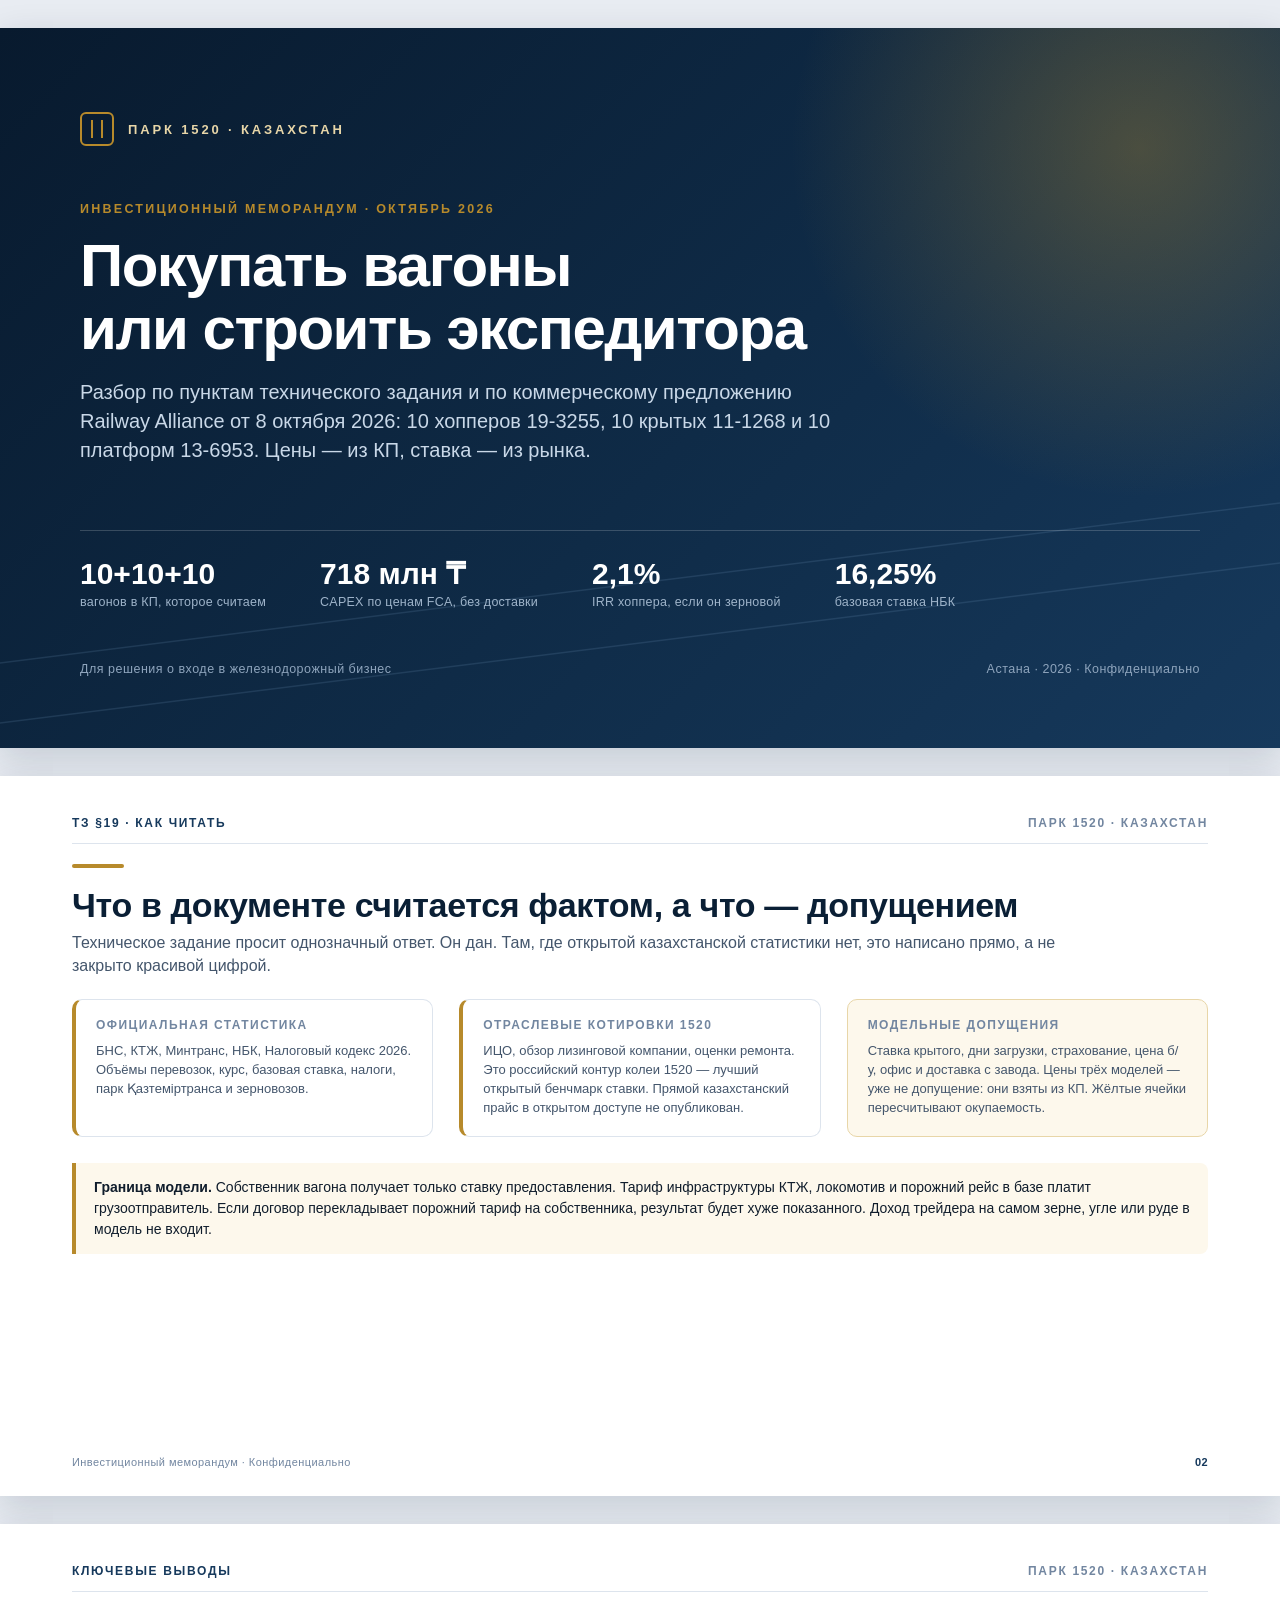
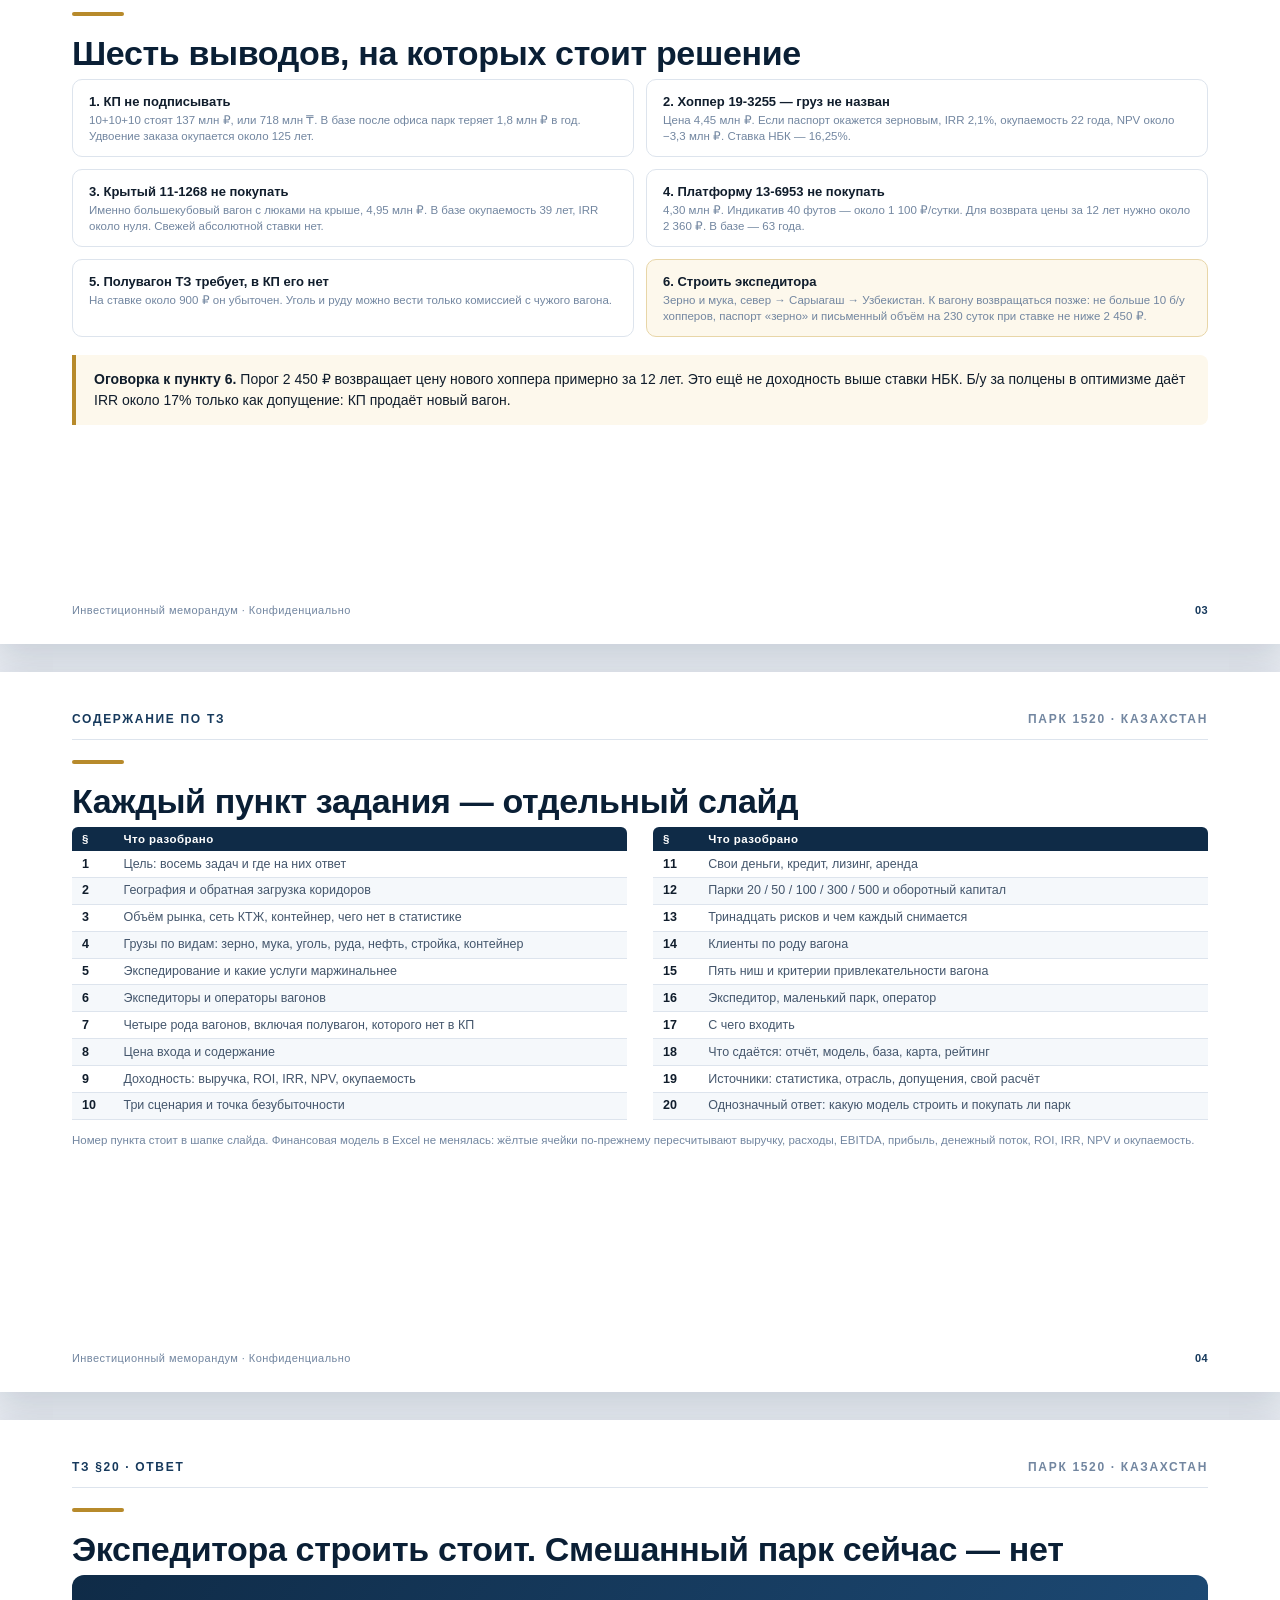
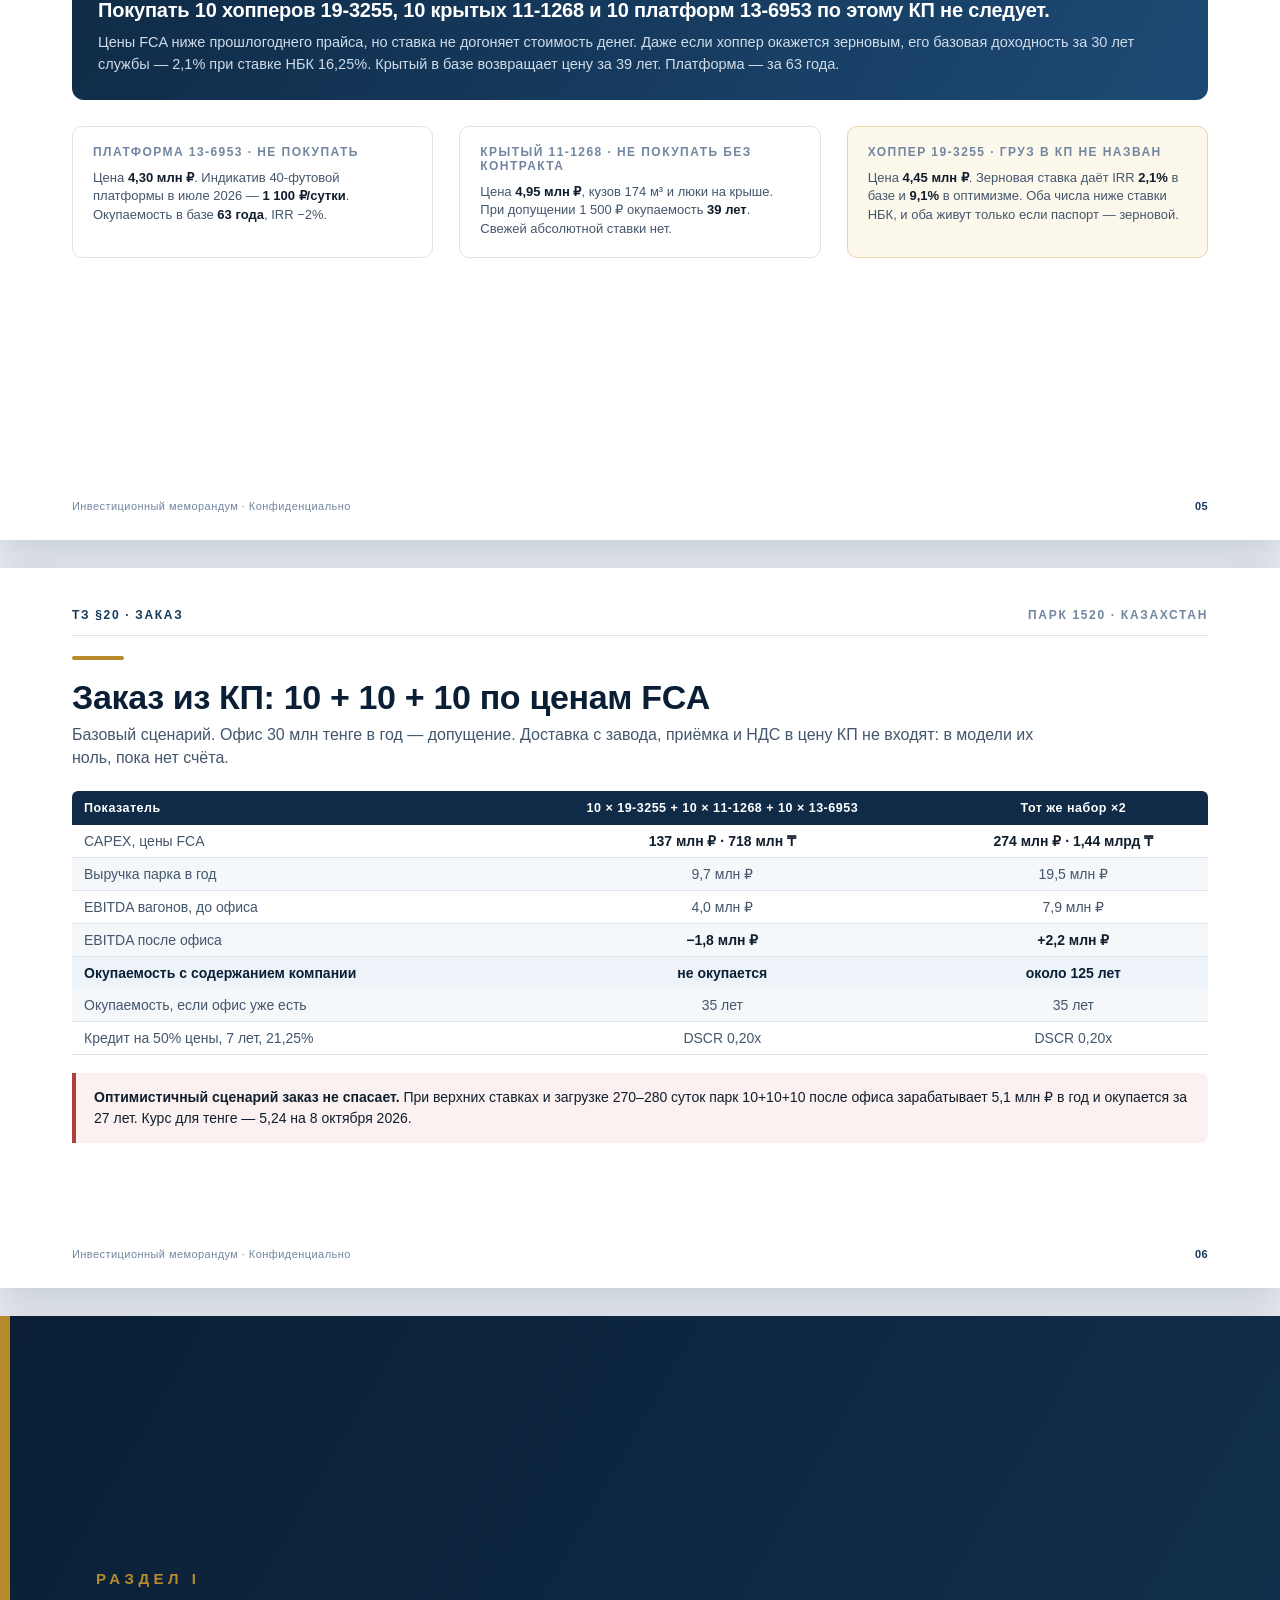
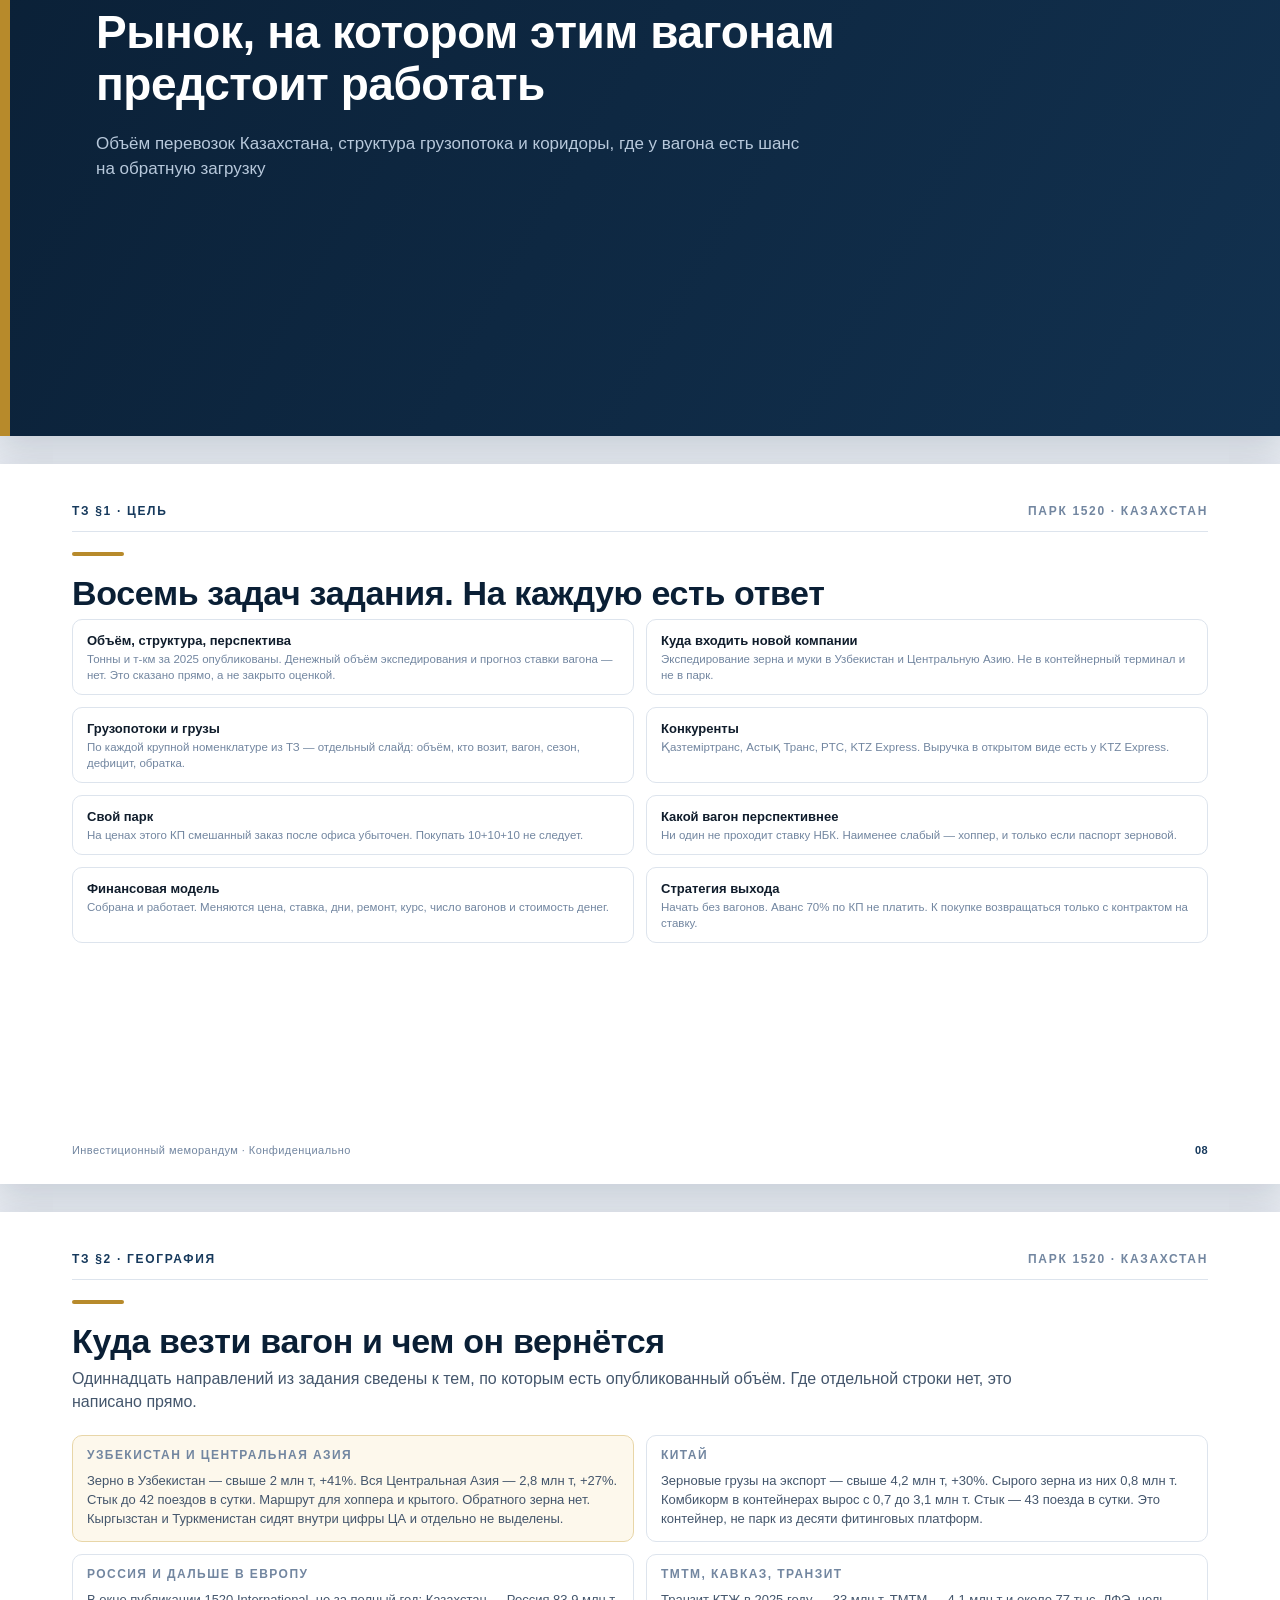
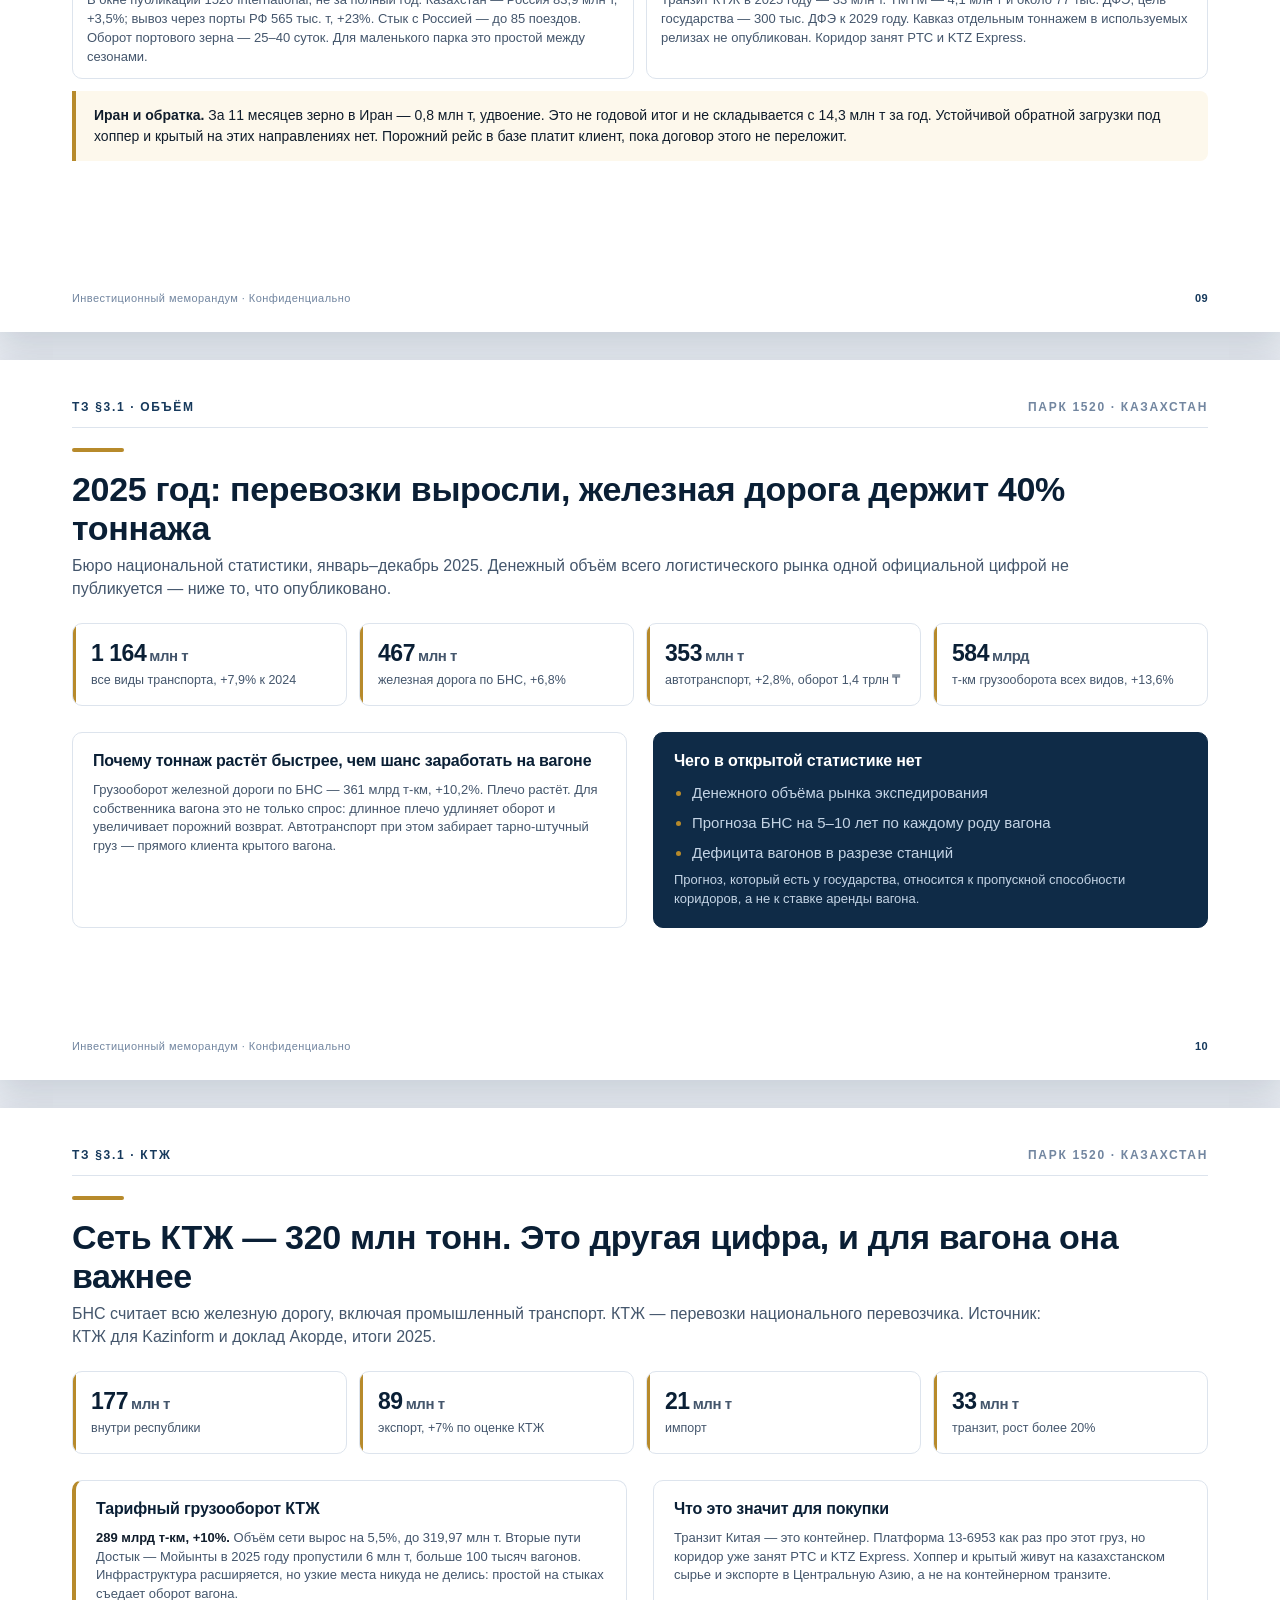
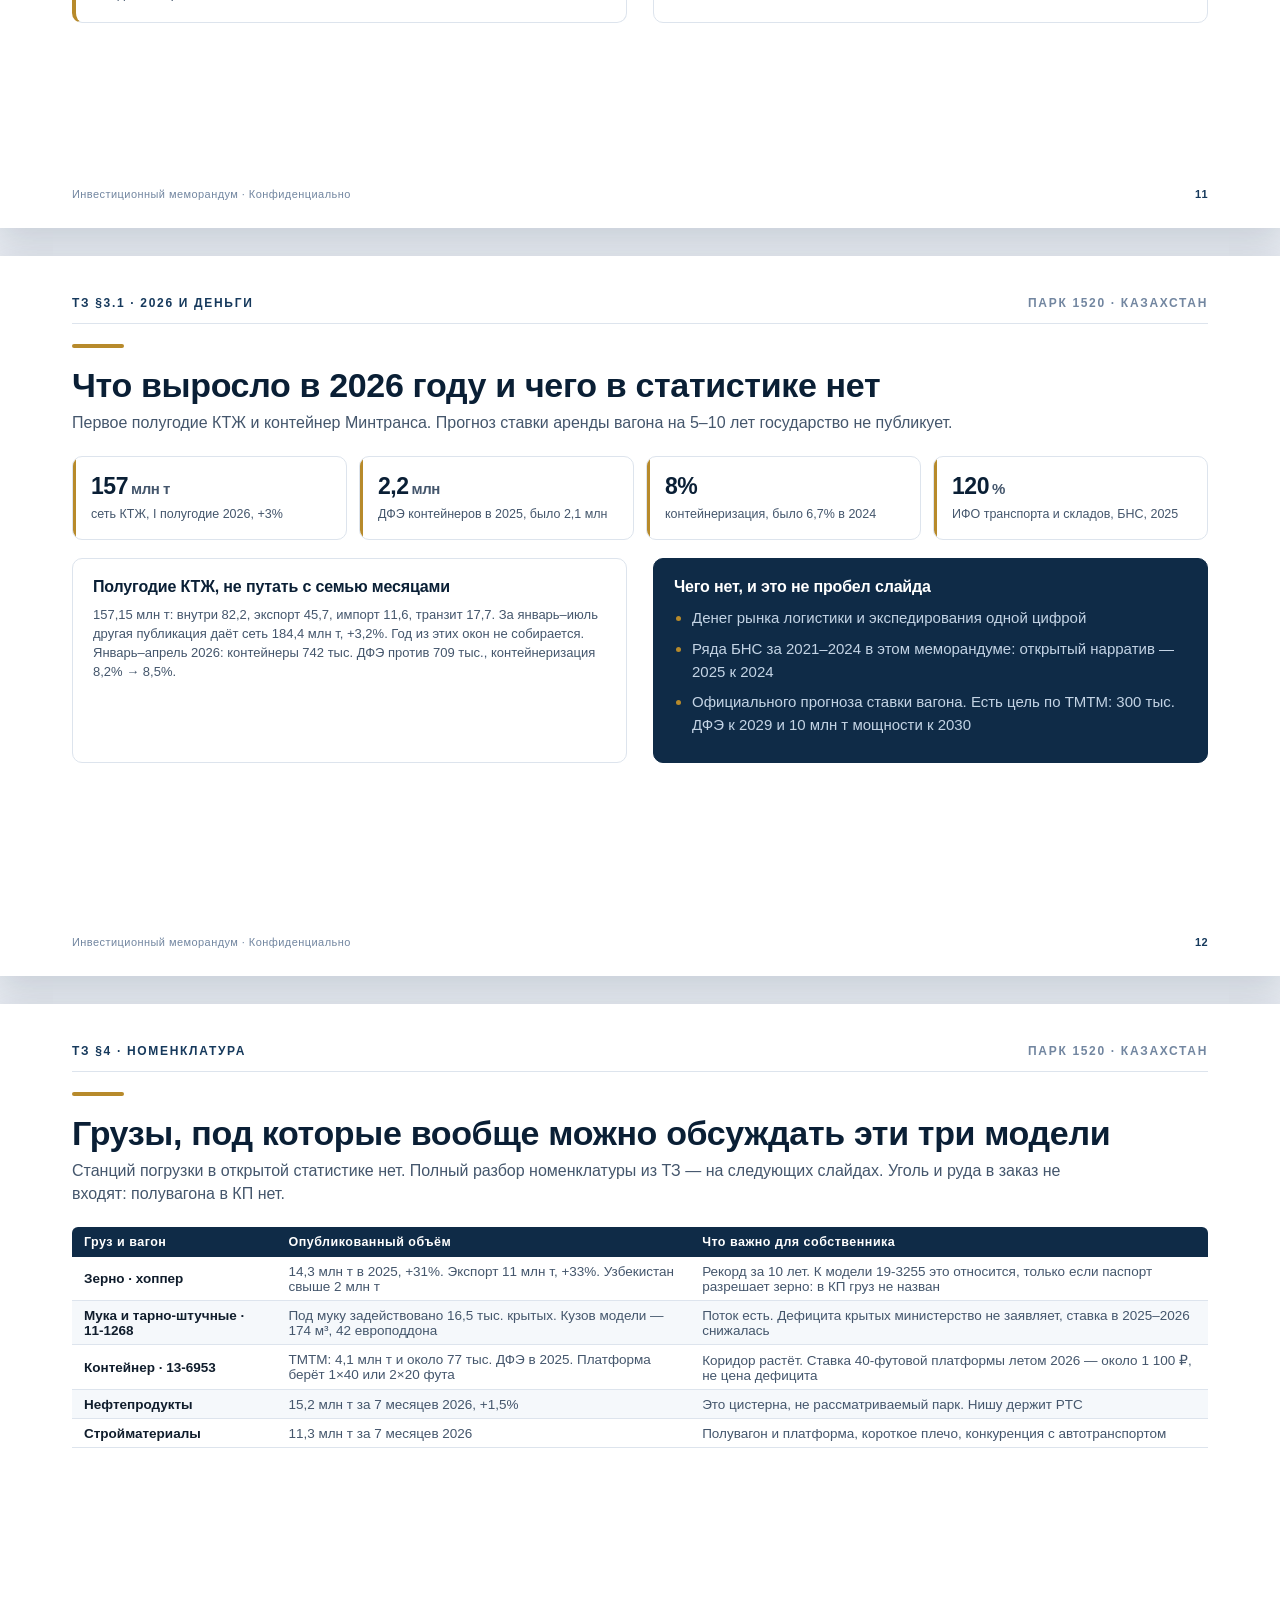
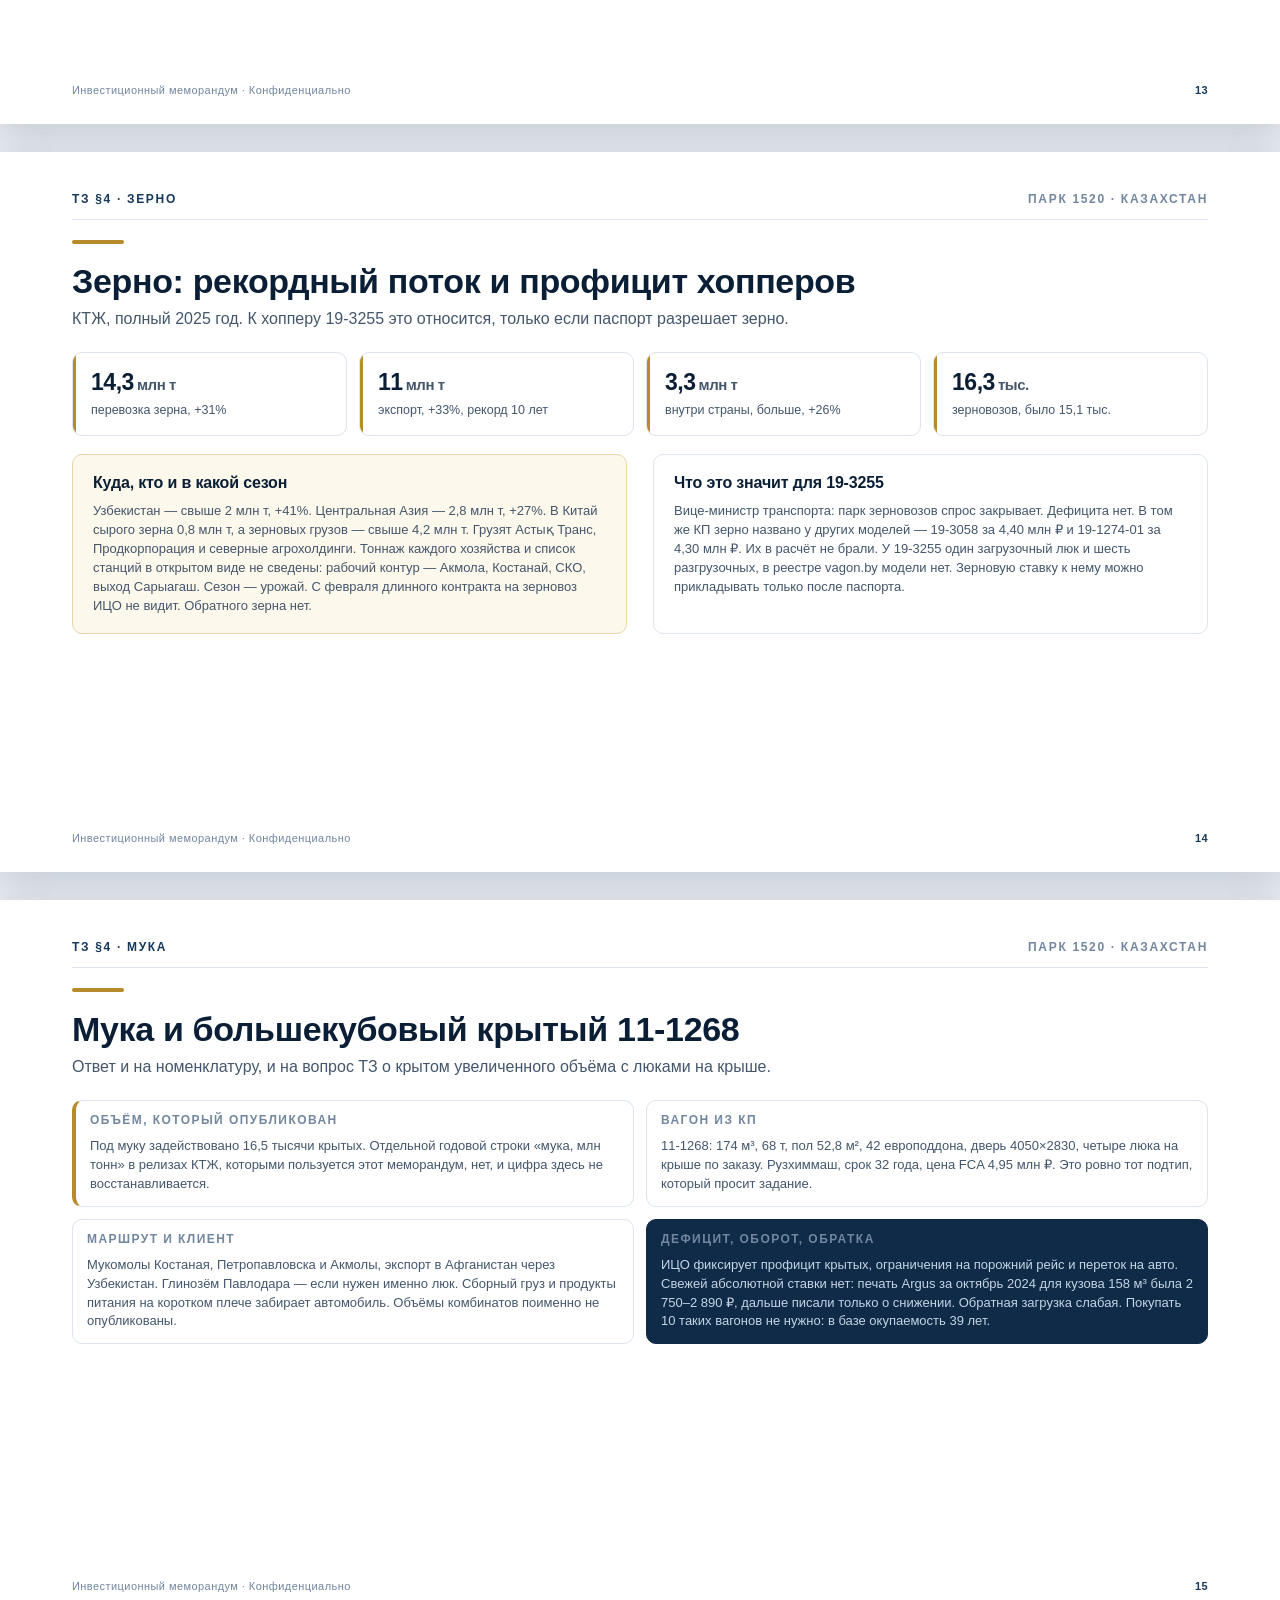
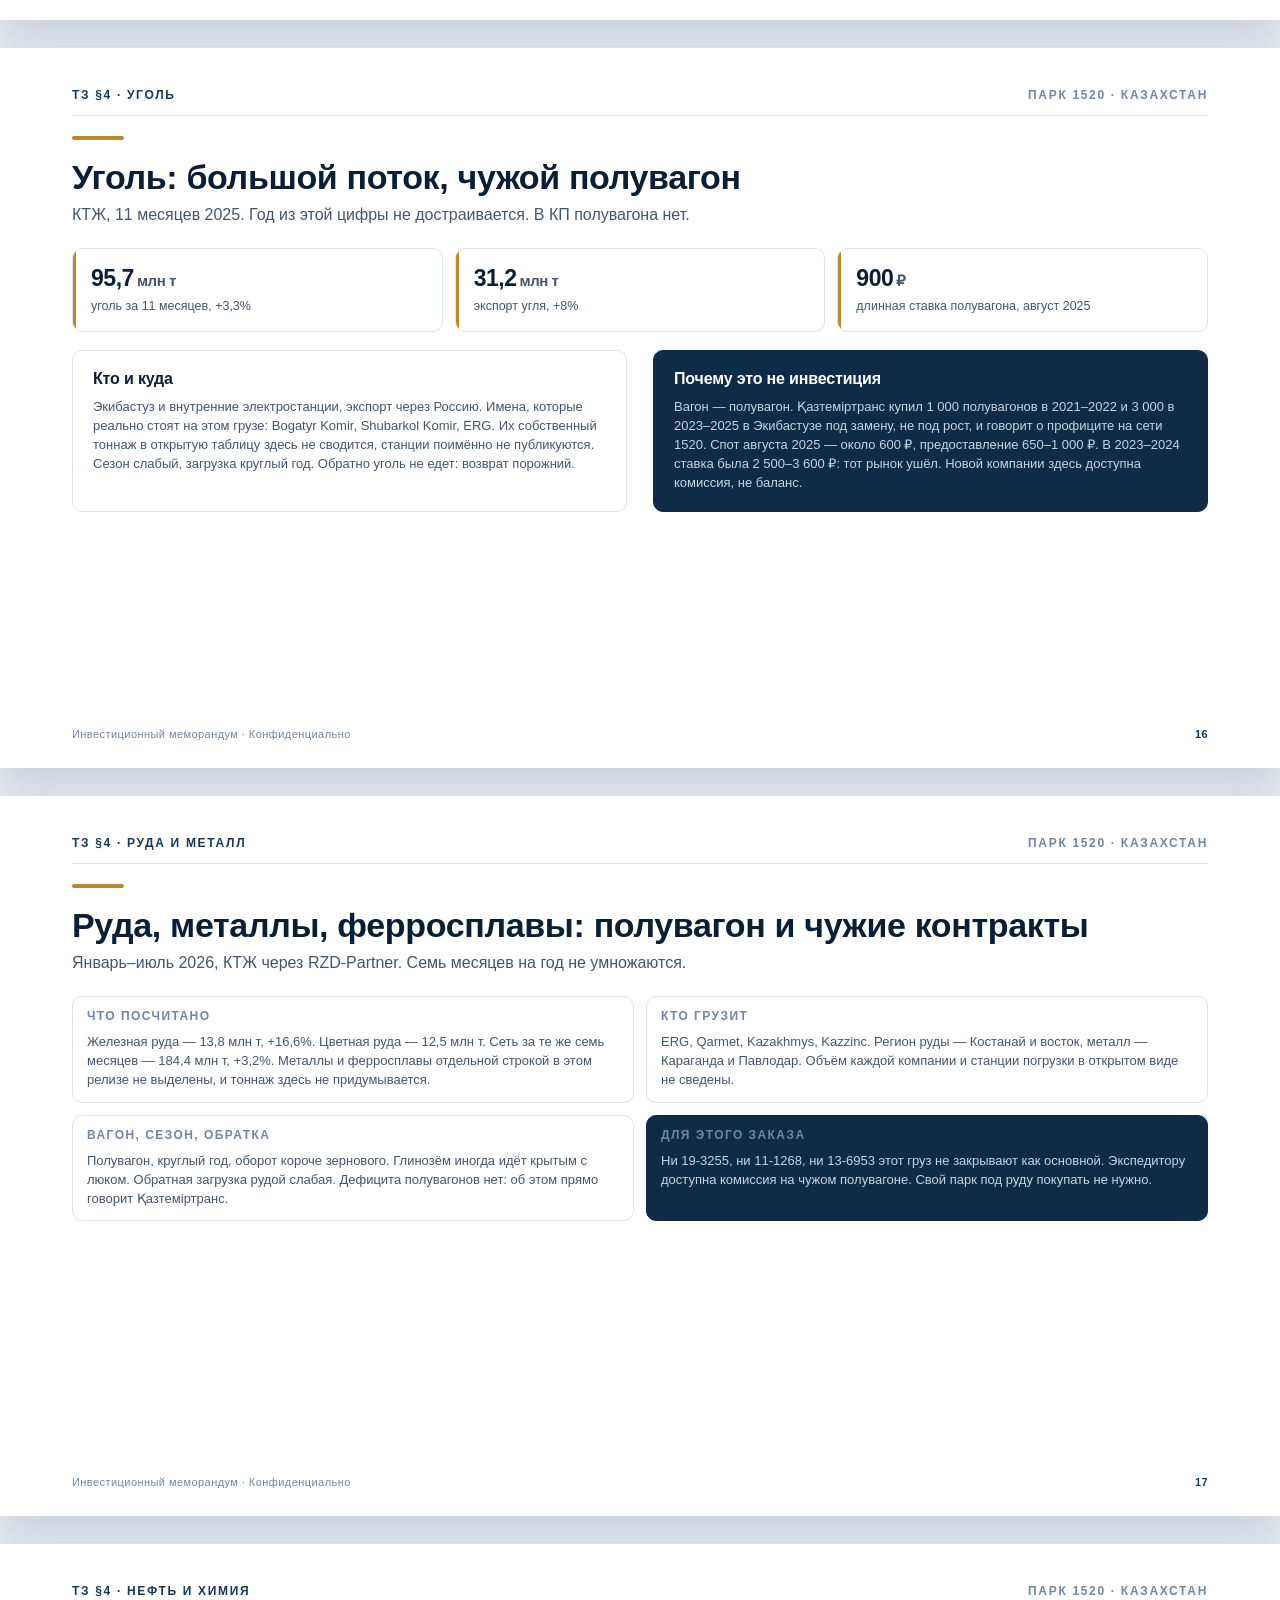
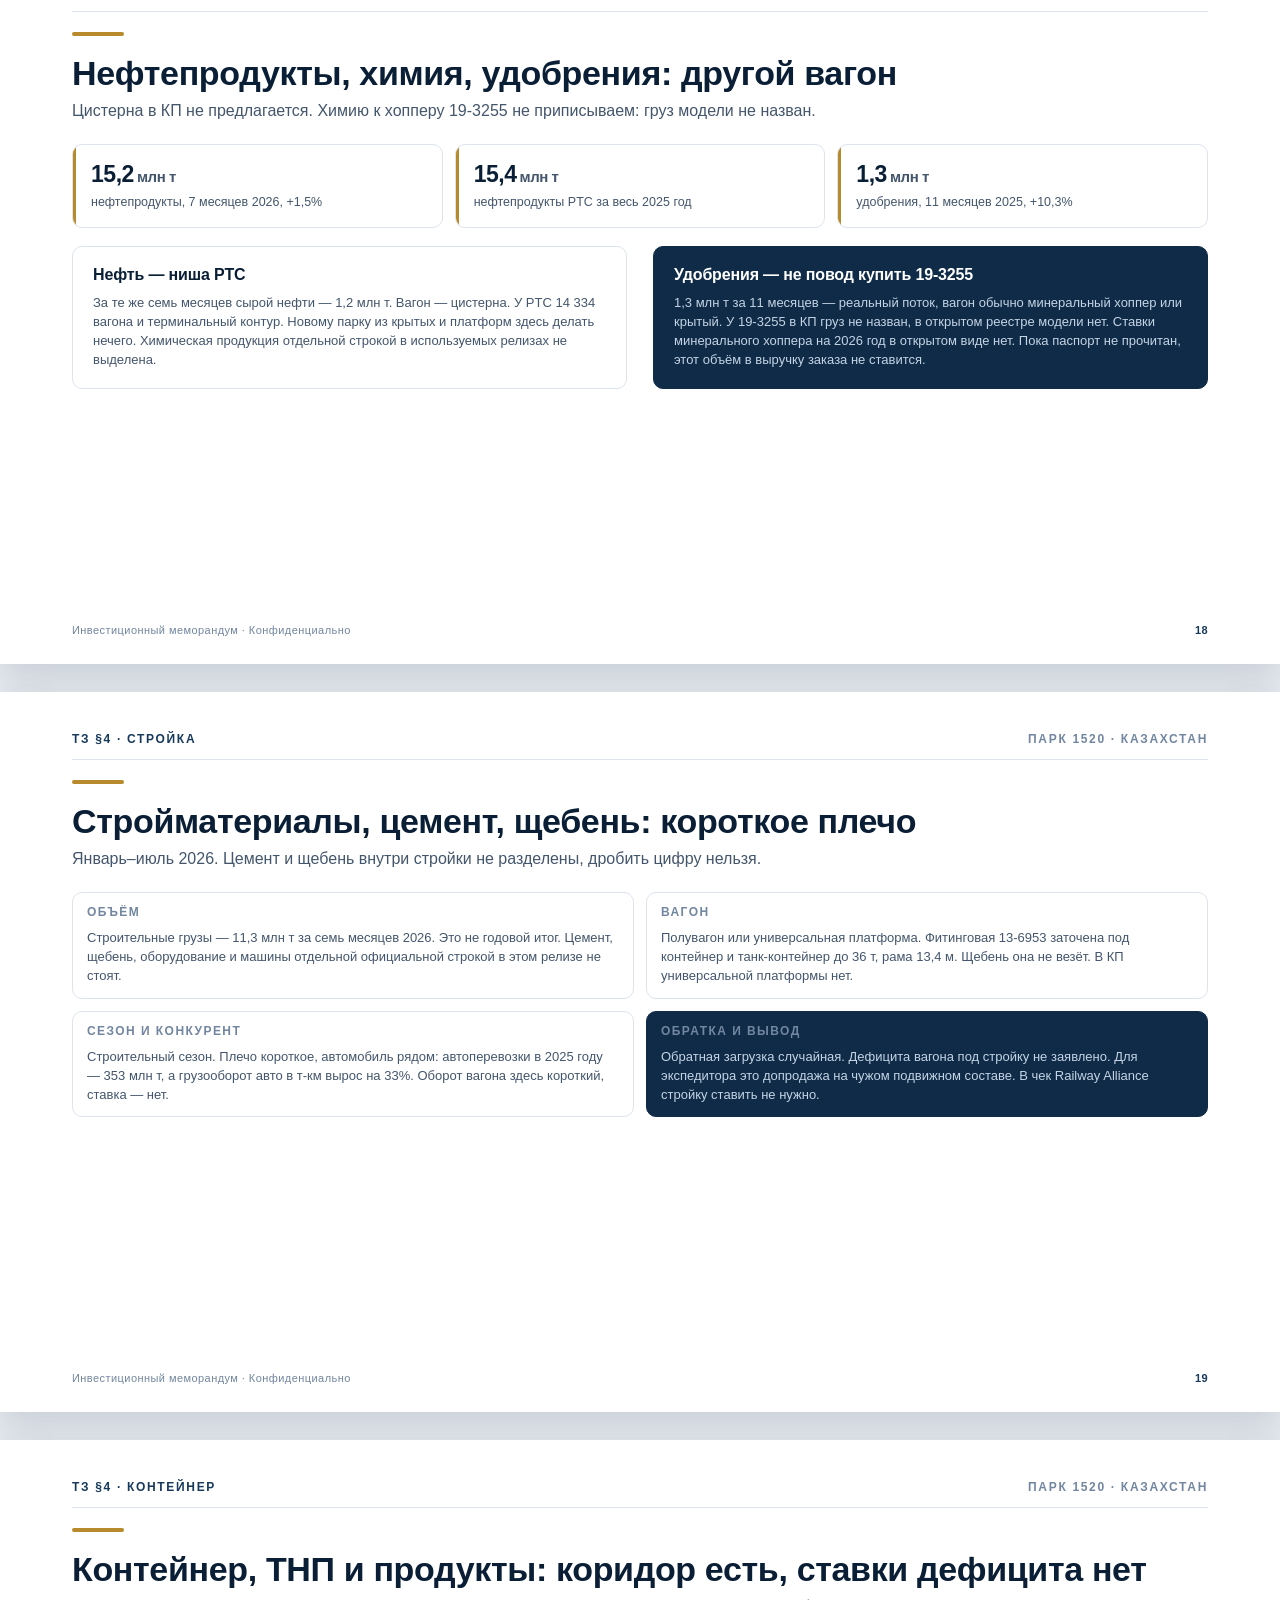
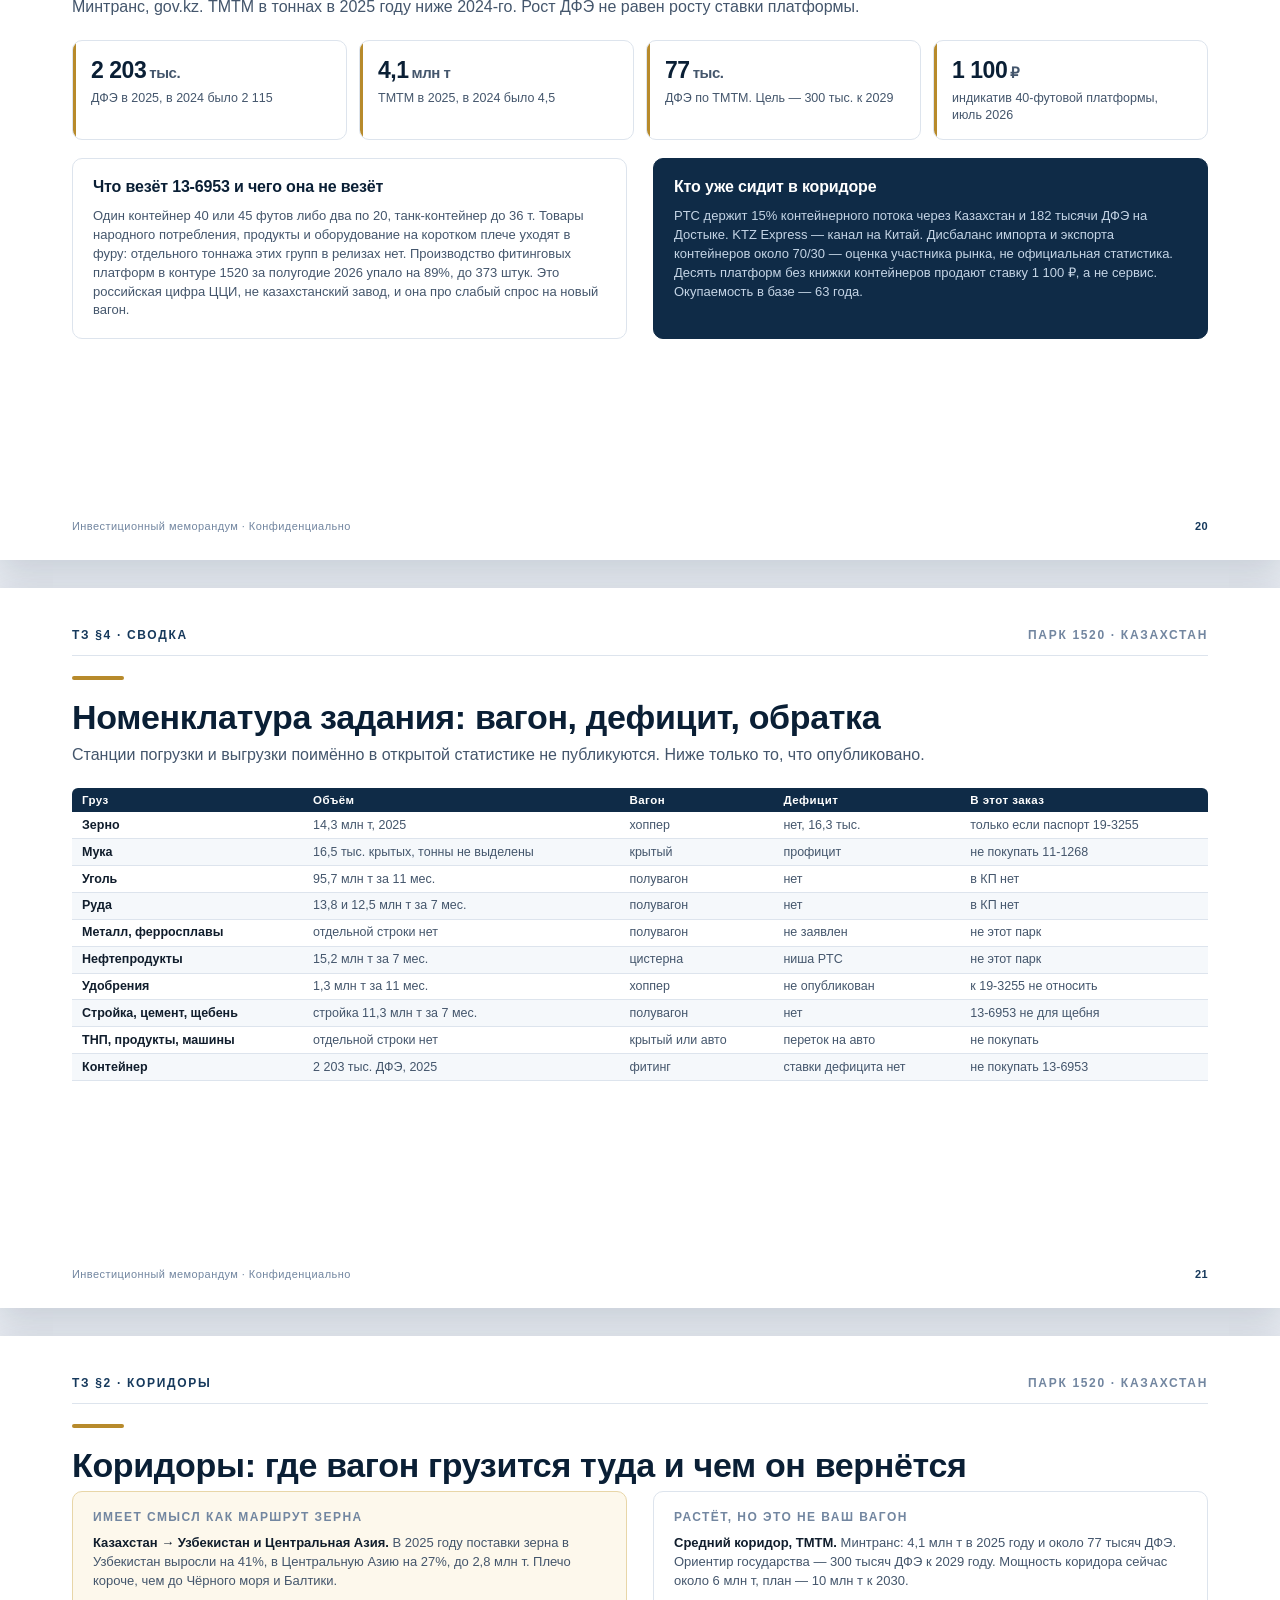
==== commit 3ac84045: "Разложить меморандум по пунктам технического задания. Каждый пункт ТЗ с 1 по 20 вынесен в отдельный " ====
--- a/wagon-park/index.html
+++ b/wagon-park/index.html
@@ -21,10 +21,10 @@
     <div>
       <span class="cover__kicker">Инвестиционный меморандум · октябрь 2026</span>
       <h1>Покупать вагоны<br>или строить экспедитора</h1>
-      <p class="cover__lead">Разбор заказа по коммерческому предложению Railway Alliance от 8 октября 2026: 10 хопперов 19-3255, 10 крытых 11-1268 и 10 платформ 13-6953. Цены — из письма, ставка — из рынка.</p>
+      <p class="cover__lead">Разбор по пунктам технического задания и по коммерческому предложению Railway Alliance от 8 октября 2026: 10 хопперов 19-3255, 10 крытых 11-1268 и 10 платформ 13-6953. Цены — из КП, ставка — из рынка.</p>
     </div>
     <div class="cover__facts">
-      <div class="cover__fact"><div class="v">10+10+10</div><div class="k">вагонов в письме, которое считаем</div></div>
+      <div class="cover__fact"><div class="v">10+10+10</div><div class="k">вагонов в КП, которое считаем</div></div>
       <div class="cover__fact"><div class="v">718 млн ₸</div><div class="k">CAPEX по ценам FCA, без доставки</div></div>
       <div class="cover__fact"><div class="v">2,1%</div><div class="k">IRR хоппера, если он зерновой</div></div>
       <div class="cover__fact"><div class="v">16,25%</div><div class="k">базовая ставка НБК</div></div>
@@ -37,7 +37,7 @@
 </section>
 
 <section class="slide">
-  <div class="slide__head"><span class="tag">Как читать</span><span>Парк 1520 · Казахстан</span></div>
+  <div class="slide__head"><span class="tag">ТЗ §19 · Как читать</span><span>Парк 1520 · Казахстан</span></div>
   <div class="slide__body">
     <div class="rule"></div>
     <h2 class="slide-title">Что в документе считается фактом, а что — допущением</h2>
@@ -64,12 +64,72 @@
 </section>
 
 <section class="slide">
-  <div class="slide__head"><span class="tag">Ответ на ключевой вопрос</span><span>Парк 1520 · Казахстан</span></div>
+  <div class="slide__head"><span class="tag">Ключевые выводы</span><span>Парк 1520 · Казахстан</span></div>
+  <div class="slide__body">
+    <div class="rule"></div>
+    <h2 class="slide-title">Шесть выводов, на которых стоит решение</h2>
+    <div class="grid g2 gap-s">
+      <div class="card" style="padding:12px 16px"><b class="small">1. КП не подписывать</b><p class="tiny mb-0">10+10+10 стоят 137 млн ₽, или 718 млн ₸. В базе после офиса парк теряет 1,8 млн ₽ в год. Удвоение заказа окупается около 125 лет.</p></div>
+      <div class="card" style="padding:12px 16px"><b class="small">2. Хоппер 19-3255 — груз не назван</b><p class="tiny mb-0">Цена 4,45 млн ₽. Если паспорт окажется зерновым, IRR 2,1%, окупаемость 22 года, NPV около −3,3 млн ₽. Ставка НБК — 16,25%.</p></div>
+      <div class="card" style="padding:12px 16px"><b class="small">3. Крытый 11-1268 не покупать</b><p class="tiny mb-0">Именно большекубовый вагон с люками на крыше, 4,95 млн ₽. В базе окупаемость 39 лет, IRR около нуля. Свежей абсолютной ставки нет.</p></div>
+      <div class="card" style="padding:12px 16px"><b class="small">4. Платформу 13-6953 не покупать</b><p class="tiny mb-0">4,30 млн ₽. Индикатив 40 футов — около 1 100 ₽/сутки. Для возврата цены за 12 лет нужно около 2 360 ₽. В базе — 63 года.</p></div>
+      <div class="card" style="padding:12px 16px"><b class="small">5. Полувагон ТЗ требует, в КП его нет</b><p class="tiny mb-0">На ставке около 900 ₽ он убыточен. Уголь и руду можно вести только комиссией с чужого вагона.</p></div>
+      <div class="card card--gold" style="padding:12px 16px"><b class="small">6. Строить экспедитора</b><p class="tiny mb-0">Зерно и мука, север → Сарыагаш → Узбекистан. К вагону возвращаться позже: не больше 10 б/у хопперов, паспорт «зерно» и письменный объём на 230 суток при ставке не ниже 2 450 ₽.</p></div>
+    </div>
+    <div class="callout mt-m small"><b>Оговорка к пункту 6.</b> Порог 2 450 ₽ возвращает цену нового хоппера примерно за 12 лет. Это ещё не доходность выше ставки НБК. Б/у за полцены в оптимизме даёт IRR около 17% только как допущение: КП продаёт новый вагон.</div>
+  </div>
+  <div class="slide__foot"><span>Инвестиционный меморандум · Конфиденциально</span><span class="slide__num">03</span></div>
+</section>
+
+<section class="slide">
+  <div class="slide__head"><span class="tag">Содержание по ТЗ</span><span>Парк 1520 · Казахстан</span></div>
+  <div class="slide__body">
+    <div class="rule"></div>
+    <h2 class="slide-title">Каждый пункт задания — отдельный слайд</h2>
+    <div class="grid g-6-6 gap-l">
+      <table class="dense">
+        <thead><tr><th>§</th><th>Что разобрано</th></tr></thead>
+        <tbody>
+          <tr><td><b>1</b></td><td>Цель: восемь задач и где на них ответ</td></tr>
+          <tr><td><b>2</b></td><td>География и обратная загрузка коридоров</td></tr>
+          <tr><td><b>3</b></td><td>Объём рынка, сеть КТЖ, контейнер, чего нет в статистике</td></tr>
+          <tr><td><b>4</b></td><td>Грузы по видам: зерно, мука, уголь, руда, нефть, стройка, контейнер</td></tr>
+          <tr><td><b>5</b></td><td>Экспедирование и какие услуги маржинальнее</td></tr>
+          <tr><td><b>6</b></td><td>Экспедиторы и операторы вагонов</td></tr>
+          <tr><td><b>7</b></td><td>Четыре рода вагонов, включая полувагон, которого нет в КП</td></tr>
+          <tr><td><b>8</b></td><td>Цена входа и содержание</td></tr>
+          <tr><td><b>9</b></td><td>Доходность: выручка, ROI, IRR, NPV, окупаемость</td></tr>
+          <tr><td><b>10</b></td><td>Три сценария и точка безубыточности</td></tr>
+        </tbody>
+      </table>
+      <table class="dense">
+        <thead><tr><th>§</th><th>Что разобрано</th></tr></thead>
+        <tbody>
+          <tr><td><b>11</b></td><td>Свои деньги, кредит, лизинг, аренда</td></tr>
+          <tr><td><b>12</b></td><td>Парки 20 / 50 / 100 / 300 / 500 и оборотный капитал</td></tr>
+          <tr><td><b>13</b></td><td>Тринадцать рисков и чем каждый снимается</td></tr>
+          <tr><td><b>14</b></td><td>Клиенты по роду вагона</td></tr>
+          <tr><td><b>15</b></td><td>Пять ниш и критерии привлекательности вагона</td></tr>
+          <tr><td><b>16</b></td><td>Экспедитор, маленький парк, оператор</td></tr>
+          <tr><td><b>17</b></td><td>С чего входить</td></tr>
+          <tr><td><b>18</b></td><td>Что сдаётся: отчёт, модель, база, карта, рейтинг</td></tr>
+          <tr><td><b>19</b></td><td>Источники: статистика, отрасль, допущения, свой расчёт</td></tr>
+          <tr><td><b>20</b></td><td>Однозначный ответ: какую модель строить и покупать ли парк</td></tr>
+        </tbody>
+      </table>
+    </div>
+    <p class="tiny mt-s">Номер пункта стоит в шапке слайда. Финансовая модель в Excel не менялась: жёлтые ячейки по-прежнему пересчитывают выручку, расходы, EBITDA, прибыль, денежный поток, ROI, IRR, NPV и окупаемость.</p>
+  </div>
+  <div class="slide__foot"><span>Инвестиционный меморандум · Конфиденциально</span><span class="slide__num">04</span></div>
+</section>
+
+<section class="slide">
+  <div class="slide__head"><span class="tag">ТЗ §20 · Ответ</span><span>Парк 1520 · Казахстан</span></div>
   <div class="slide__body">
     <div class="rule"></div>
     <h2 class="slide-title">Экспедитора строить стоит. Смешанный парк сейчас — нет</h2>
     <div class="verdict">
-      <h3>Покупать 10 хопперов 19-3255, 10 крытых 11-1268 и 10 платформ 13-6953 по этому письму не следует.</h3>
+      <h3>Покупать 10 хопперов 19-3255, 10 крытых 11-1268 и 10 платформ 13-6953 по этому КП не следует.</h3>
       <p>Цены FCA ниже прошлогоднего прайса, но ставка не догоняет стоимость денег. Даже если хоппер окажется зерновым, его базовая доходность за 30 лет службы — 2,1% при ставке НБК 16,25%. Крытый в базе возвращает цену за 39 лет. Платформа — за 63 года.</p>
     </div>
     <div class="grid g3 gap-l mt-l">
@@ -82,20 +142,20 @@
         <p class="small mb-0">Цена <b>4,95 млн ₽</b>, кузов 174 м³ и люки на крыше. При допущении 1 500 ₽ окупаемость <b>39 лет</b>. Свежей абсолютной ставки нет.</p>
       </div>
       <div class="card card--gold">
-        <h4>Хоппер 19-3255 · груз в письме не назван</h4>
+        <h4>Хоппер 19-3255 · груз в КП не назван</h4>
         <p class="small mb-0">Цена <b>4,45 млн ₽</b>. Зерновая ставка даёт IRR <b>2,1%</b> в базе и <b>9,1%</b> в оптимизме. Оба числа ниже ставки НБК, и оба живут только если паспорт — зерновой.</p>
       </div>
     </div>
   </div>
-  <div class="slide__foot"><span>Инвестиционный меморандум · Конфиденциально</span><span class="slide__num">03</span></div>
-</section>
-
-<section class="slide">
-  <div class="slide__head"><span class="tag">Ответ на ключевой вопрос</span><span>Парк 1520 · Казахстан</span></div>
-  <div class="slide__body">
-    <div class="rule"></div>
-    <h2 class="slide-title">Заказ из письма: 10 + 10 + 10 по ценам FCA</h2>
-    <p class="slide-sub">Базовый сценарий. Офис 30 млн тенге в год — допущение. Доставка с завода, приёмка и НДС в цену письма не входят: в модели их ноль, пока нет счёта.</p>
+  <div class="slide__foot"><span>Инвестиционный меморандум · Конфиденциально</span><span class="slide__num">05</span></div>
+</section>
+
+<section class="slide">
+  <div class="slide__head"><span class="tag">ТЗ §20 · Заказ</span><span>Парк 1520 · Казахстан</span></div>
+  <div class="slide__body">
+    <div class="rule"></div>
+    <h2 class="slide-title">Заказ из КП: 10 + 10 + 10 по ценам FCA</h2>
+    <p class="slide-sub">Базовый сценарий. Офис 30 млн тенге в год — допущение. Доставка с завода, приёмка и НДС в цену КП не входят: в модели их ноль, пока нет счёта.</p>
     <table>
       <thead>
         <tr><th>Показатель</th><th class="center">10 × 19-3255 + 10 × 11-1268 + 10 × 13-6953</th><th class="center">Тот же набор ×2</th></tr>
@@ -114,7 +174,7 @@
       <b>Оптимистичный сценарий заказ не спасает.</b> При верхних ставках и загрузке 270–280 суток парк 10+10+10 после офиса зарабатывает 5,1 млн ₽ в год и окупается за 27 лет. Курс для тенге — 5,24 на 8 октября 2026.
     </div>
   </div>
-  <div class="slide__foot"><span>Инвестиционный меморандум · Конфиденциально</span><span class="slide__num">04</span></div>
+  <div class="slide__foot"><span>Инвестиционный меморандум · Конфиденциально</span><span class="slide__num">06</span></div>
 </section>
 
 <section class="slide divider">
@@ -127,7 +187,43 @@
 </section>
 
 <section class="slide">
-  <div class="slide__head"><span class="tag">I · Рынок</span><span>Парк 1520 · Казахстан</span></div>
+  <div class="slide__head"><span class="tag">ТЗ §1 · Цель</span><span>Парк 1520 · Казахстан</span></div>
+  <div class="slide__body">
+    <div class="rule"></div>
+    <h2 class="slide-title">Восемь задач задания. На каждую есть ответ</h2>
+    <div class="grid g2 gap-s">
+      <div class="card" style="padding:11px 14px"><b class="small">Объём, структура, перспектива</b><p class="tiny mb-0">Тонны и т-км за 2025 опубликованы. Денежный объём экспедирования и прогноз ставки вагона — нет. Это сказано прямо, а не закрыто оценкой.</p></div>
+      <div class="card" style="padding:11px 14px"><b class="small">Куда входить новой компании</b><p class="tiny mb-0">Экспедирование зерна и муки в Узбекистан и Центральную Азию. Не в контейнерный терминал и не в парк.</p></div>
+      <div class="card" style="padding:11px 14px"><b class="small">Грузопотоки и грузы</b><p class="tiny mb-0">По каждой крупной номенклатуре из ТЗ — отдельный слайд: объём, кто возит, вагон, сезон, дефицит, обратка.</p></div>
+      <div class="card" style="padding:11px 14px"><b class="small">Конкуренты</b><p class="tiny mb-0">Қазтеміртранс, Астық Транс, PTC, KTZ Express. Выручка в открытом виде есть у KTZ Express.</p></div>
+      <div class="card" style="padding:11px 14px"><b class="small">Свой парк</b><p class="tiny mb-0">На ценах этого КП смешанный заказ после офиса убыточен. Покупать 10+10+10 не следует.</p></div>
+      <div class="card" style="padding:11px 14px"><b class="small">Какой вагон перспективнее</b><p class="tiny mb-0">Ни один не проходит ставку НБК. Наименее слабый — хоппер, и только если паспорт зерновой.</p></div>
+      <div class="card" style="padding:11px 14px"><b class="small">Финансовая модель</b><p class="tiny mb-0">Собрана и работает. Меняются цена, ставка, дни, ремонт, курс, число вагонов и стоимость денег.</p></div>
+      <div class="card" style="padding:11px 14px"><b class="small">Стратегия выхода</b><p class="tiny mb-0">Начать без вагонов. Аванс 70% по КП не платить. К покупке возвращаться только с контрактом на ставку.</p></div>
+    </div>
+  </div>
+  <div class="slide__foot"><span>Инвестиционный меморандум · Конфиденциально</span><span class="slide__num">08</span></div>
+</section>
+
+<section class="slide">
+  <div class="slide__head"><span class="tag">ТЗ §2 · География</span><span>Парк 1520 · Казахстан</span></div>
+  <div class="slide__body">
+    <div class="rule"></div>
+    <h2 class="slide-title">Куда везти вагон и чем он вернётся</h2>
+    <p class="slide-sub">Одиннадцать направлений из задания сведены к тем, по которым есть опубликованный объём. Где отдельной строки нет, это написано прямо.</p>
+    <div class="grid g2 gap-s">
+      <div class="card card--gold" style="padding:12px 14px"><h4>Узбекистан и Центральная Азия</h4><p class="small mb-0">Зерно в Узбекистан — свыше 2 млн т, +41%. Вся Центральная Азия — 2,8 млн т, +27%. Стык до 42 поездов в сутки. Маршрут для хоппера и крытого. Обратного зерна нет. Кыргызстан и Туркменистан сидят внутри цифры ЦА и отдельно не выделены.</p></div>
+      <div class="card" style="padding:12px 14px"><h4>Китай</h4><p class="small mb-0">Зерновые грузы на экспорт — свыше 4,2 млн т, +30%. Сырого зерна из них 0,8 млн т. Комбикорм в контейнерах вырос с 0,7 до 3,1 млн т. Стык — 43 поезда в сутки. Это контейнер, не парк из десяти фитинговых платформ.</p></div>
+      <div class="card" style="padding:12px 14px"><h4>Россия и дальше в Европу</h4><p class="small mb-0">В окне публикации 1520 International, не за полный год: Казахстан — Россия 83,9 млн т, +3,5%; вывоз через порты РФ 565 тыс. т, +23%. Стык с Россией — до 85 поездов. Оборот портового зерна — 25–40 суток. Для маленького парка это простой между сезонами.</p></div>
+      <div class="card" style="padding:12px 14px"><h4>ТМТМ, Кавказ, транзит</h4><p class="small mb-0">Транзит КТЖ в 2025 году — 33 млн т. ТМТМ — 4,1 млн т и около 77 тыс. ДФЭ, цель государства — 300 тыс. ДФЭ к 2029 году. Кавказ отдельным тоннажем в используемых релизах не опубликован. Коридор занят PTC и KTZ Express.</p></div>
+    </div>
+    <div class="callout mt-s small"><b>Иран и обратка.</b> За 11 месяцев зерно в Иран — 0,8 млн т, удвоение. Это не годовой итог и не складывается с 14,3 млн т за год. Устойчивой обратной загрузки под хоппер и крытый на этих направлениях нет. Порожний рейс в базе платит клиент, пока договор этого не переложит.</div>
+  </div>
+  <div class="slide__foot"><span>Инвестиционный меморандум · Конфиденциально</span><span class="slide__num">09</span></div>
+</section>
+
+<section class="slide">
+  <div class="slide__head"><span class="tag">ТЗ §3.1 · Объём</span><span>Парк 1520 · Казахстан</span></div>
   <div class="slide__body">
     <div class="rule"></div>
     <h2 class="slide-title">2025 год: перевозки выросли, железная дорога держит 40% тоннажа</h2>
@@ -154,11 +250,11 @@
       </div>
     </div>
   </div>
-  <div class="slide__foot"><span>Инвестиционный меморандум · Конфиденциально</span><span class="slide__num">06</span></div>
-</section>
-
-<section class="slide">
-  <div class="slide__head"><span class="tag">I · Рынок</span><span>Парк 1520 · Казахстан</span></div>
+  <div class="slide__foot"><span>Инвестиционный меморандум · Конфиденциально</span><span class="slide__num">10</span></div>
+</section>
+
+<section class="slide">
+  <div class="slide__head"><span class="tag">ТЗ §3.1 · КТЖ</span><span>Парк 1520 · Казахстан</span></div>
   <div class="slide__body">
     <div class="rule"></div>
     <h2 class="slide-title">Сеть КТЖ — 320 млн тонн. Это другая цифра, и для вагона она важнее</h2>
@@ -180,15 +276,45 @@
       </div>
     </div>
   </div>
-  <div class="slide__foot"><span>Инвестиционный меморандум · Конфиденциально</span><span class="slide__num">07</span></div>
-</section>
-
-<section class="slide">
-  <div class="slide__head"><span class="tag">I · Рынок</span><span>Парк 1520 · Казахстан</span></div>
+  <div class="slide__foot"><span>Инвестиционный меморандум · Конфиденциально</span><span class="slide__num">11</span></div>
+</section>
+
+<section class="slide">
+  <div class="slide__head"><span class="tag">ТЗ §3.1 · 2026 и деньги</span><span>Парк 1520 · Казахстан</span></div>
+  <div class="slide__body">
+    <div class="rule"></div>
+    <h2 class="slide-title">Что выросло в 2026 году и чего в статистике нет</h2>
+    <p class="slide-sub">Первое полугодие КТЖ и контейнер Минтранса. Прогноз ставки аренды вагона на 5–10 лет государство не публикует.</p>
+    <div class="grid g4 gap-s">
+      <div class="kpi"><div class="kpi__v kpi__v--sm">157<span class="u">млн т</span></div><div class="kpi__k">сеть КТЖ, I полугодие 2026, +3%</div></div>
+      <div class="kpi"><div class="kpi__v kpi__v--sm">2,2<span class="u">млн</span></div><div class="kpi__k">ДФЭ контейнеров в 2025, было 2,1 млн</div></div>
+      <div class="kpi"><div class="kpi__v kpi__v--sm">8%<span class="u"></span></div><div class="kpi__k">контейнеризация, было 6,7% в 2024</div></div>
+      <div class="kpi"><div class="kpi__v kpi__v--sm">120<span class="u">%</span></div><div class="kpi__k">ИФО транспорта и складов, БНС, 2025</div></div>
+    </div>
+    <div class="grid g-6-6 gap-l mt-m">
+      <div class="card">
+        <h3>Полугодие КТЖ, не путать с семью месяцами</h3>
+        <p class="small mb-0">157,15 млн т: внутри 82,2, экспорт 45,7, импорт 11,6, транзит 17,7. За январь–июль другая публикация даёт сеть 184,4 млн т, +3,2%. Год из этих окон не собирается. Январь–апрель 2026: контейнеры 742 тыс. ДФЭ против 709 тыс., контейнеризация 8,2% → 8,5%.</p>
+      </div>
+      <div class="card card--navy">
+        <h3>Чего нет, и это не пробел слайда</h3>
+        <ul class="small">
+          <li>Денег рынка логистики и экспедирования одной цифрой</li>
+          <li>Ряда БНС за 2021–2024 в этом меморандуме: открытый нарратив — 2025 к 2024</li>
+          <li>Официального прогноза ставки вагона. Есть цель по ТМТМ: 300 тыс. ДФЭ к 2029 и 10 млн т мощности к 2030</li>
+        </ul>
+      </div>
+    </div>
+  </div>
+  <div class="slide__foot"><span>Инвестиционный меморандум · Конфиденциально</span><span class="slide__num">12</span></div>
+</section>
+
+<section class="slide">
+  <div class="slide__head"><span class="tag">ТЗ §4 · Номенклатура</span><span>Парк 1520 · Казахстан</span></div>
   <div class="slide__body">
     <div class="rule"></div>
     <h2 class="slide-title">Грузы, под которые вообще можно обсуждать эти три модели</h2>
-    <p class="slide-sub">Полной номенклатуры со станциями погрузки в открытом виде нет. Уголь и руда в заказ не входят: полувагона в письме нет.</p>
+    <p class="slide-sub">Станций погрузки в открытой статистике нет. Полный разбор номенклатуры из ТЗ — на следующих слайдах. Уголь и руда в заказ не входят: полувагона в КП нет.</p>
     <table class="tight">
       <thead><tr><th>Груз и вагон</th><th>Опубликованный объём</th><th>Что важно для собственника</th></tr></thead>
       <tbody>
@@ -200,11 +326,186 @@
       </tbody>
     </table>
   </div>
-  <div class="slide__foot"><span>Инвестиционный меморандум · Конфиденциально</span><span class="slide__num">08</span></div>
-</section>
-
-<section class="slide">
-  <div class="slide__head"><span class="tag">I · Рынок</span><span>Парк 1520 · Казахстан</span></div>
+  <div class="slide__foot"><span>Инвестиционный меморандум · Конфиденциально</span><span class="slide__num">13</span></div>
+</section>
+
+<section class="slide">
+  <div class="slide__head"><span class="tag">ТЗ §4 · Зерно</span><span>Парк 1520 · Казахстан</span></div>
+  <div class="slide__body">
+    <div class="rule"></div>
+    <h2 class="slide-title">Зерно: рекордный поток и профицит хопперов</h2>
+    <p class="slide-sub">КТЖ, полный 2025 год. К хопперу 19-3255 это относится, только если паспорт разрешает зерно.</p>
+    <div class="grid g4 gap-s">
+      <div class="kpi"><div class="kpi__v kpi__v--sm">14,3<span class="u">млн т</span></div><div class="kpi__k">перевозка зерна, +31%</div></div>
+      <div class="kpi"><div class="kpi__v kpi__v--sm">11<span class="u">млн т</span></div><div class="kpi__k">экспорт, +33%, рекорд 10 лет</div></div>
+      <div class="kpi"><div class="kpi__v kpi__v--sm">3,3<span class="u">млн т</span></div><div class="kpi__k">внутри страны, больше, +26%</div></div>
+      <div class="kpi"><div class="kpi__v kpi__v--sm">16,3<span class="u">тыс.</span></div><div class="kpi__k">зерновозов, было 15,1 тыс.</div></div>
+    </div>
+    <div class="grid g-6-6 gap-l mt-m">
+      <div class="card card--gold">
+        <h3>Куда, кто и в какой сезон</h3>
+        <p class="small mb-0">Узбекистан — свыше 2 млн т, +41%. Центральная Азия — 2,8 млн т, +27%. В Китай сырого зерна 0,8 млн т, а зерновых грузов — свыше 4,2 млн т. Грузят Астық Транс, Продкорпорация и северные агрохолдинги. Тоннаж каждого хозяйства и список станций в открытом виде не сведены: рабочий контур — Акмола, Костанай, СКО, выход Сарыагаш. Сезон — урожай. С февраля длинного контракта на зерновоз ИЦО не видит. Обратного зерна нет.</p>
+      </div>
+      <div class="card">
+        <h3>Что это значит для 19-3255</h3>
+        <p class="small mb-0">Вице-министр транспорта: парк зерновозов спрос закрывает. Дефицита нет. В том же КП зерно названо у других моделей — 19-3058 за 4,40 млн ₽ и 19-1274-01 за 4,30 млн ₽. Их в расчёт не брали. У 19-3255 один загрузочный люк и шесть разгрузочных, в реестре vagon.by модели нет. Зерновую ставку к нему можно прикладывать только после паспорта.</p>
+      </div>
+    </div>
+  </div>
+  <div class="slide__foot"><span>Инвестиционный меморандум · Конфиденциально</span><span class="slide__num">14</span></div>
+</section>
+
+<section class="slide">
+  <div class="slide__head"><span class="tag">ТЗ §4 · Мука</span><span>Парк 1520 · Казахстан</span></div>
+  <div class="slide__body">
+    <div class="rule"></div>
+    <h2 class="slide-title">Мука и большекубовый крытый 11-1268</h2>
+    <p class="slide-sub">Ответ и на номенклатуру, и на вопрос ТЗ о крытом увеличенного объёма с люками на крыше.</p>
+    <div class="grid g2 gap-s">
+      <div class="card card--accent" style="padding:12px 14px"><h4>Объём, который опубликован</h4><p class="small mb-0">Под муку задействовано 16,5 тысячи крытых. Отдельной годовой строки «мука, млн тонн» в релизах КТЖ, которыми пользуется этот меморандум, нет, и цифра здесь не восстанавливается.</p></div>
+      <div class="card" style="padding:12px 14px"><h4>Вагон из КП</h4><p class="small mb-0">11-1268: 174 м³, 68 т, пол 52,8 м², 42 европоддона, дверь 4050×2830, четыре люка на крыше по заказу. Рузхиммаш, срок 32 года, цена FCA 4,95 млн ₽. Это ровно тот подтип, который просит задание.</p></div>
+      <div class="card" style="padding:12px 14px"><h4>Маршрут и клиент</h4><p class="small mb-0">Мукомолы Костаная, Петропавловска и Акмолы, экспорт в Афганистан через Узбекистан. Глинозём Павлодара — если нужен именно люк. Сборный груз и продукты питания на коротком плече забирает автомобиль. Объёмы комбинатов поименно не опубликованы.</p></div>
+      <div class="card card--navy" style="padding:12px 14px"><h4>Дефицит, оборот, обратка</h4><p class="small mb-0">ИЦО фиксирует профицит крытых, ограничения на порожний рейс и переток на авто. Свежей абсолютной ставки нет: печать Argus за октябрь 2024 для кузова 158 м³ была 2 750–2 890 ₽, дальше писали только о снижении. Обратная загрузка слабая. Покупать 10 таких вагонов не нужно: в базе окупаемость 39 лет.</p></div>
+    </div>
+  </div>
+  <div class="slide__foot"><span>Инвестиционный меморандум · Конфиденциально</span><span class="slide__num">15</span></div>
+</section>
+
+<section class="slide">
+  <div class="slide__head"><span class="tag">ТЗ §4 · Уголь</span><span>Парк 1520 · Казахстан</span></div>
+  <div class="slide__body">
+    <div class="rule"></div>
+    <h2 class="slide-title">Уголь: большой поток, чужой полувагон</h2>
+    <p class="slide-sub">КТЖ, 11 месяцев 2025. Год из этой цифры не достраивается. В КП полувагона нет.</p>
+    <div class="grid g3 gap-s">
+      <div class="kpi"><div class="kpi__v kpi__v--sm">95,7<span class="u">млн т</span></div><div class="kpi__k">уголь за 11 месяцев, +3,3%</div></div>
+      <div class="kpi"><div class="kpi__v kpi__v--sm">31,2<span class="u">млн т</span></div><div class="kpi__k">экспорт угля, +8%</div></div>
+      <div class="kpi"><div class="kpi__v kpi__v--sm">900<span class="u">₽</span></div><div class="kpi__k">длинная ставка полувагона, август 2025</div></div>
+    </div>
+    <div class="grid g-6-6 gap-l mt-m">
+      <div class="card">
+        <h3>Кто и куда</h3>
+        <p class="small mb-0">Экибастуз и внутренние электростанции, экспорт через Россию. Имена, которые реально стоят на этом грузе: Bogatyr Komir, Shubarkol Komir, ERG. Их собственный тоннаж в открытую таблицу здесь не сводится, станции поимённо не публикуются. Сезон слабый, загрузка круглый год. Обратно уголь не едет: возврат порожний.</p>
+      </div>
+      <div class="card card--navy">
+        <h3>Почему это не инвестиция</h3>
+        <p class="small mb-0">Вагон — полувагон. Қазтеміртранс купил 1 000 полувагонов в 2021–2022 и 3 000 в 2023–2025 в Экибастузе под замену, не под рост, и говорит о профиците на сети 1520. Спот августа 2025 — около 600 ₽, предоставление 650–1 000 ₽. В 2023–2024 ставка была 2 500–3 600 ₽: тот рынок ушёл. Новой компании здесь доступна комиссия, не баланс.</p>
+      </div>
+    </div>
+  </div>
+  <div class="slide__foot"><span>Инвестиционный меморандум · Конфиденциально</span><span class="slide__num">16</span></div>
+</section>
+
+<section class="slide">
+  <div class="slide__head"><span class="tag">ТЗ §4 · Руда и металл</span><span>Парк 1520 · Казахстан</span></div>
+  <div class="slide__body">
+    <div class="rule"></div>
+    <h2 class="slide-title">Руда, металлы, ферросплавы: полувагон и чужие контракты</h2>
+    <p class="slide-sub">Январь–июль 2026, КТЖ через RZD-Partner. Семь месяцев на год не умножаются.</p>
+    <div class="grid g2 gap-s">
+      <div class="card" style="padding:12px 14px"><h4>Что посчитано</h4><p class="small mb-0">Железная руда — 13,8 млн т, +16,6%. Цветная руда — 12,5 млн т. Сеть за те же семь месяцев — 184,4 млн т, +3,2%. Металлы и ферросплавы отдельной строкой в этом релизе не выделены, и тоннаж здесь не придумывается.</p></div>
+      <div class="card" style="padding:12px 14px"><h4>Кто грузит</h4><p class="small mb-0">ERG, Qarmet, Kazakhmys, Kazzinc. Регион руды — Костанай и восток, металл — Караганда и Павлодар. Объём каждой компании и станции погрузки в открытом виде не сведены.</p></div>
+      <div class="card" style="padding:12px 14px"><h4>Вагон, сезон, обратка</h4><p class="small mb-0">Полувагон, круглый год, оборот короче зернового. Глинозём иногда идёт крытым с люком. Обратная загрузка рудой слабая. Дефицита полувагонов нет: об этом прямо говорит Қазтеміртранс.</p></div>
+      <div class="card card--navy" style="padding:12px 14px"><h4>Для этого заказа</h4><p class="small mb-0">Ни 19-3255, ни 11-1268, ни 13-6953 этот груз не закрывают как основной. Экспедитору доступна комиссия на чужом полувагоне. Свой парк под руду покупать не нужно.</p></div>
+    </div>
+  </div>
+  <div class="slide__foot"><span>Инвестиционный меморандум · Конфиденциально</span><span class="slide__num">17</span></div>
+</section>
+
+<section class="slide">
+  <div class="slide__head"><span class="tag">ТЗ §4 · Нефть и химия</span><span>Парк 1520 · Казахстан</span></div>
+  <div class="slide__body">
+    <div class="rule"></div>
+    <h2 class="slide-title">Нефтепродукты, химия, удобрения: другой вагон</h2>
+    <p class="slide-sub">Цистерна в КП не предлагается. Химию к хопперу 19-3255 не приписываем: груз модели не назван.</p>
+    <div class="grid g3 gap-s">
+      <div class="kpi"><div class="kpi__v kpi__v--sm">15,2<span class="u">млн т</span></div><div class="kpi__k">нефтепродукты, 7 месяцев 2026, +1,5%</div></div>
+      <div class="kpi"><div class="kpi__v kpi__v--sm">15,4<span class="u">млн т</span></div><div class="kpi__k">нефтепродукты PTC за весь 2025 год</div></div>
+      <div class="kpi"><div class="kpi__v kpi__v--sm">1,3<span class="u">млн т</span></div><div class="kpi__k">удобрения, 11 месяцев 2025, +10,3%</div></div>
+    </div>
+    <div class="grid g-6-6 gap-l mt-m">
+      <div class="card">
+        <h3>Нефть — ниша PTC</h3>
+        <p class="small mb-0">За те же семь месяцев сырой нефти — 1,2 млн т. Вагон — цистерна. У PTC 14 334 вагона и терминальный контур. Новому парку из крытых и платформ здесь делать нечего. Химическая продукция отдельной строкой в используемых релизах не выделена.</p>
+      </div>
+      <div class="card card--navy">
+        <h3>Удобрения — не повод купить 19-3255</h3>
+        <p class="small mb-0">1,3 млн т за 11 месяцев — реальный поток, вагон обычно минеральный хоппер или крытый. У 19-3255 в КП груз не назван, в открытом реестре модели нет. Ставки минерального хоппера на 2026 год в открытом виде нет. Пока паспорт не прочитан, этот объём в выручку заказа не ставится.</p>
+      </div>
+    </div>
+  </div>
+  <div class="slide__foot"><span>Инвестиционный меморандум · Конфиденциально</span><span class="slide__num">18</span></div>
+</section>
+
+<section class="slide">
+  <div class="slide__head"><span class="tag">ТЗ §4 · Стройка</span><span>Парк 1520 · Казахстан</span></div>
+  <div class="slide__body">
+    <div class="rule"></div>
+    <h2 class="slide-title">Стройматериалы, цемент, щебень: короткое плечо</h2>
+    <p class="slide-sub">Январь–июль 2026. Цемент и щебень внутри стройки не разделены, дробить цифру нельзя.</p>
+    <div class="grid g2 gap-s">
+      <div class="card" style="padding:12px 14px"><h4>Объём</h4><p class="small mb-0">Строительные грузы — 11,3 млн т за семь месяцев 2026. Это не годовой итог. Цемент, щебень, оборудование и машины отдельной официальной строкой в этом релизе не стоят.</p></div>
+      <div class="card" style="padding:12px 14px"><h4>Вагон</h4><p class="small mb-0">Полувагон или универсальная платформа. Фитинговая 13-6953 заточена под контейнер и танк-контейнер до 36 т, рама 13,4 м. Щебень она не везёт. В КП универсальной платформы нет.</p></div>
+      <div class="card" style="padding:12px 14px"><h4>Сезон и конкурент</h4><p class="small mb-0">Строительный сезон. Плечо короткое, автомобиль рядом: автоперевозки в 2025 году — 353 млн т, а грузооборот авто в т-км вырос на 33%. Оборот вагона здесь короткий, ставка — нет.</p></div>
+      <div class="card card--navy" style="padding:12px 14px"><h4>Обратка и вывод</h4><p class="small mb-0">Обратная загрузка случайная. Дефицита вагона под стройку не заявлено. Для экспедитора это допродажа на чужом подвижном составе. В чек Railway Alliance стройку ставить не нужно.</p></div>
+    </div>
+  </div>
+  <div class="slide__foot"><span>Инвестиционный меморандум · Конфиденциально</span><span class="slide__num">19</span></div>
+</section>
+
+<section class="slide">
+  <div class="slide__head"><span class="tag">ТЗ §4 · Контейнер</span><span>Парк 1520 · Казахстан</span></div>
+  <div class="slide__body">
+    <div class="rule"></div>
+    <h2 class="slide-title">Контейнер, ТНП и продукты: коридор есть, ставки дефицита нет</h2>
+    <p class="slide-sub">Минтранс, gov.kz. ТМТМ в тоннах в 2025 году ниже 2024-го. Рост ДФЭ не равен росту ставки платформы.</p>
+    <div class="grid g4 gap-s">
+      <div class="kpi"><div class="kpi__v kpi__v--sm">2 203<span class="u">тыс.</span></div><div class="kpi__k">ДФЭ в 2025, в 2024 было 2 115</div></div>
+      <div class="kpi"><div class="kpi__v kpi__v--sm">4,1<span class="u">млн т</span></div><div class="kpi__k">ТМТМ в 2025, в 2024 было 4,5</div></div>
+      <div class="kpi"><div class="kpi__v kpi__v--sm">77<span class="u">тыс.</span></div><div class="kpi__k">ДФЭ по ТМТМ. Цель — 300 тыс. к 2029</div></div>
+      <div class="kpi"><div class="kpi__v kpi__v--sm">1 100<span class="u">₽</span></div><div class="kpi__k">индикатив 40-футовой платформы, июль 2026</div></div>
+    </div>
+    <div class="grid g-6-6 gap-l mt-m">
+      <div class="card">
+        <h3>Что везёт 13-6953 и чего она не везёт</h3>
+        <p class="small mb-0">Один контейнер 40 или 45 футов либо два по 20, танк-контейнер до 36 т. Товары народного потребления, продукты и оборудование на коротком плече уходят в фуру: отдельного тоннажа этих групп в релизах нет. Производство фитинговых платформ в контуре 1520 за полугодие 2026 упало на 89%, до 373 штук. Это российская цифра ЦЦИ, не казахстанский завод, и она про слабый спрос на новый вагон.</p>
+      </div>
+      <div class="card card--navy">
+        <h3>Кто уже сидит в коридоре</h3>
+        <p class="small mb-0">PTC держит 15% контейнерного потока через Казахстан и 182 тысячи ДФЭ на Достыке. KTZ Express — канал на Китай. Дисбаланс импорта и экспорта контейнеров около 70/30 — оценка участника рынка, не официальная статистика. Десять платформ без книжки контейнеров продают ставку 1 100 ₽, а не сервис. Окупаемость в базе — 63 года.</p>
+      </div>
+    </div>
+  </div>
+  <div class="slide__foot"><span>Инвестиционный меморандум · Конфиденциально</span><span class="slide__num">20</span></div>
+</section>
+
+<section class="slide">
+  <div class="slide__head"><span class="tag">ТЗ §4 · Сводка</span><span>Парк 1520 · Казахстан</span></div>
+  <div class="slide__body">
+    <div class="rule"></div>
+    <h2 class="slide-title">Номенклатура задания: вагон, дефицит, обратка</h2>
+    <p class="slide-sub">Станции погрузки и выгрузки поимённо в открытой статистике не публикуются. Ниже только то, что опубликовано.</p>
+    <table class="dense">
+      <thead><tr><th>Груз</th><th>Объём</th><th>Вагон</th><th>Дефицит</th><th>В этот заказ</th></tr></thead>
+      <tbody>
+        <tr><td><b>Зерно</b></td><td>14,3 млн т, 2025</td><td>хоппер</td><td>нет, 16,3 тыс.</td><td>только если паспорт 19-3255</td></tr>
+        <tr><td><b>Мука</b></td><td>16,5 тыс. крытых, тонны не выделены</td><td>крытый</td><td>профицит</td><td>не покупать 11-1268</td></tr>
+        <tr><td><b>Уголь</b></td><td>95,7 млн т за 11 мес.</td><td>полувагон</td><td>нет</td><td>в КП нет</td></tr>
+        <tr><td><b>Руда</b></td><td>13,8 и 12,5 млн т за 7 мес.</td><td>полувагон</td><td>нет</td><td>в КП нет</td></tr>
+        <tr><td><b>Металл, ферросплавы</b></td><td>отдельной строки нет</td><td>полувагон</td><td>не заявлен</td><td>не этот парк</td></tr>
+        <tr><td><b>Нефтепродукты</b></td><td>15,2 млн т за 7 мес.</td><td>цистерна</td><td>ниша PTC</td><td>не этот парк</td></tr>
+        <tr><td><b>Удобрения</b></td><td>1,3 млн т за 11 мес.</td><td>хоппер</td><td>не опубликован</td><td>к 19-3255 не относить</td></tr>
+        <tr><td><b>Стройка, цемент, щебень</b></td><td>стройка 11,3 млн т за 7 мес.</td><td>полувагон</td><td>нет</td><td>13-6953 не для щебня</td></tr>
+        <tr><td><b>ТНП, продукты, машины</b></td><td>отдельной строки нет</td><td>крытый или авто</td><td>переток на авто</td><td>не покупать</td></tr>
+        <tr><td><b>Контейнер</b></td><td>2 203 тыс. ДФЭ, 2025</td><td>фитинг</td><td>ставки дефицита нет</td><td>не покупать 13-6953</td></tr>
+      </tbody>
+    </table>
+  </div>
+  <div class="slide__foot"><span>Инвестиционный меморандум · Конфиденциально</span><span class="slide__num">21</span></div>
+</section>
+
+<section class="slide">
+  <div class="slide__head"><span class="tag">ТЗ §2 · Коридоры</span><span>Парк 1520 · Казахстан</span></div>
   <div class="slide__body">
     <div class="rule"></div>
     <h2 class="slide-title">Коридоры: где вагон грузится туда и чем он вернётся</h2>
@@ -229,7 +530,7 @@
       </div>
     </div>
   </div>
-  <div class="slide__foot"><span>Инвестиционный меморандум · Конфиденциально</span><span class="slide__num">09</span></div>
+  <div class="slide__foot"><span>Инвестиционный меморандум · Конфиденциально</span><span class="slide__num">22</span></div>
 </section>
 
 <section class="slide divider">
@@ -242,7 +543,7 @@
 </section>
 
 <section class="slide">
-  <div class="slide__head"><span class="tag">II · Конкуренция</span><span>Парк 1520 · Казахстан</span></div>
+  <div class="slide__head"><span class="tag">ТЗ §5 · Экспедирование</span><span>Парк 1520 · Казахстан</span></div>
   <div class="slide__body">
     <div class="rule"></div>
     <h2 class="slide-title">Экспедирование: маржа тонкая, капитал маленький, барьер — доверие</h2>
@@ -269,11 +570,69 @@
       </div>
     </div>
   </div>
-  <div class="slide__foot"><span>Инвестиционный меморандум · Конфиденциально</span><span class="slide__num">11</span></div>
-</section>
-
-<section class="slide">
-  <div class="slide__head"><span class="tag">II · Конкуренция</span><span>Парк 1520 · Казахстан</span></div>
+  <div class="slide__foot"><span>Инвестиционный меморандум · Конфиденциально</span><span class="slide__num">24</span></div>
+</section>
+
+<section class="slide">
+  <div class="slide__head"><span class="tag">ТЗ §5.1 · Услуги</span><span>Парк 1520 · Казахстан</span></div>
+  <div class="slide__body">
+    <div class="rule"></div>
+    <h2 class="slide-title">Где у экспедитора маржа, а где нужен чужой баланс</h2>
+    <p class="slide-sub">Комиссия 5–20 тысяч рублей с отправки или 3–7% тарифа — практика колеи 1520, не цифра БНС. Отсрочка крупного клиента 15–45 дней — то же.</p>
+    <table class="dense">
+      <thead><tr><th>Услуга</th><th>Капитал</th><th>Что с маржой</th><th>На старте</th></tr></thead>
+      <tbody>
+        <tr><td><b>Ж/д экспедирование зерна и муки</b></td><td>низкий</td><td>комиссия, поток растёт</td><td><span class="chip chip--green">начинать</span></td></tr>
+        <tr><td><b>Международные, КЗ → Узбекистан</b></td><td>низкий</td><td>тот же поток, стык понятен</td><td><span class="chip chip--green">начинать</span></td></tr>
+        <tr><td><b>Автоэкспедирование</b></td><td>низкий</td><td>353 млн т уже у автомобиля</td><td>допродажа</td></tr>
+        <tr><td><b>Контейнер и мультимодальные</b></td><td>средний без парка</td><td>коридор растёт, место занято</td><td>агентом</td></tr>
+        <tr><td><b>Предоставление своего вагона</b></td><td>цена вагона</td><td>не покрывает 16,25%</td><td><span class="chip chip--red">не сейчас</span></td></tr>
+        <tr><td><b>Первая и последняя миля</b></td><td>подряд</td><td>допродажа к рейсу</td><td>подряд</td></tr>
+        <tr><td><b>Терминал</b></td><td>высокий</td><td>PTC уже на Достыке</td><td><span class="chip chip--red">нет</span></td></tr>
+        <tr><td><b>Таможня и склад</b></td><td>лицензия или здание</td><td>отдельный бизнес</td><td>не ядро</td></tr>
+      </tbody>
+    </table>
+  </div>
+  <div class="slide__foot"><span>Инвестиционный меморандум · Конфиденциально</span><span class="slide__num">25</span></div>
+</section>
+
+<section class="slide">
+  <div class="slide__head"><span class="tag">ТЗ §6.1 · Экспедиторы</span><span>Парк 1520 · Казахстан</span></div>
+  <div class="slide__body">
+    <div class="rule"></div>
+    <h2 class="slide-title">Экспедиторы: виден национальный игрок, хвост не посчитан</h2>
+    <p class="slide-sub">Число активных компаний, их доли и выручка частных экспедиторов в открытом виде не опубликованы. Интервью с рынком не проводились.</p>
+    <div class="grid g-7-5 gap-l">
+      <div>
+        <table class="dense">
+          <thead><tr><th></th><th>KTZ Express, 2024</th></tr></thead>
+          <tbody>
+            <tr><td>Выручка</td><td><b>3,25 млрд ₸</b></td></tr>
+            <tr><td>Чистая прибыль</td><td>238 млн ₸, около 7%</td></tr>
+            <tr><td>Ж/д экспедирование</td><td>4,2 млн т</td></tr>
+            <tr><td>Свой парк</td><td>это не оператор вагонов</td></tr>
+            <tr><td>Слабое место для копии</td><td>доступ к сети КТЖ новичку не достаётся</td></tr>
+          </tbody>
+        </table>
+        <p class="tiny mt-s">Выручка похожа на комиссию, а не на валовый тариф. Частный старт с этого объёма не начинается.</p>
+      </div>
+      <div class="card">
+        <h4>Барьер входа, не парк</h4>
+        <ul class="small">
+          <li>Договор и гарантия перед грузовладельцем</li>
+          <li>Отсрочка 15–45 дней съедает оборотку</li>
+          <li>Крупный клиент смотрит на референс, не на презентацию</li>
+          <li>Свой вагон барьер не снимает: ставку назначает Астық Транс или PTC</li>
+        </ul>
+        <p class="small mb-0">Маленький экспедитор живёт на нише, которую крупному незачем брать: партия зерна или муки конкретного хозяйства на Сарыагаш.</p>
+      </div>
+    </div>
+  </div>
+  <div class="slide__foot"><span>Инвестиционный меморандум · Конфиденциально</span><span class="slide__num">26</span></div>
+</section>
+
+<section class="slide">
+  <div class="slide__head"><span class="tag">ТЗ §6.2 · Операторы</span><span>Парк 1520 · Казахстан</span></div>
   <div class="slide__body">
     <div class="rule"></div>
     <h2 class="slide-title">Четыре игрока, с которыми придётся столкнуться сразу</h2>
@@ -290,11 +649,11 @@
       <b>Русагротранс</b> присутствует на рынке как партнёр казахстанских зерновых перевозок. Вместе с Астық Трансом он задаёт ставку, по которой частный парк из 10–20 вагонов сможет найти груз. Торговаться с ними объёмом не получится.
     </div>
   </div>
-  <div class="slide__foot"><span>Инвестиционный меморандум · Конфиденциально</span><span class="slide__num">12</span></div>
-</section>
-
-<section class="slide">
-  <div class="slide__head"><span class="tag">II · Конкуренция</span><span>Парк 1520 · Казахстан</span></div>
+  <div class="slide__foot"><span>Инвестиционный меморандум · Конфиденциально</span><span class="slide__num">27</span></div>
+</section>
+
+<section class="slide">
+  <div class="slide__head"><span class="tag">ТЗ §7 · Баланс парка</span><span>Парк 1520 · Казахстан</span></div>
   <div class="slide__body">
     <div class="rule"></div>
     <h2 class="slide-title">Дефицита вагонов, под который стоило бы инвестировать, сейчас нет</h2>
@@ -319,7 +678,7 @@
       Покупать вагон в профиците — значит финансировать чужой простой. Ставка в таком рынке назначается грузовладельцем.
     </div>
   </div>
-  <div class="slide__foot"><span>Инвестиционный меморандум · Конфиденциально</span><span class="slide__num">13</span></div>
+  <div class="slide__foot"><span>Инвестиционный меморандум · Конфиденциально</span><span class="slide__num">28</span></div>
 </section>
 
 <section class="slide divider">
@@ -332,29 +691,55 @@
 </section>
 
 <section class="slide">
-  <div class="slide__head"><span class="tag">III · Актив</span><span>Парк 1520 · Казахстан</span></div>
-  <div class="slide__body">
-    <div class="rule"></div>
-    <h2 class="slide-title">Три модели из письма. Полувагона в заказе больше нет</h2>
+  <div class="slide__head"><span class="tag">ТЗ §7 · Модели КП</span><span>Парк 1520 · Казахстан</span></div>
+  <div class="slide__body">
+    <div class="rule"></div>
+    <h2 class="slide-title">Три модели из КП. Полувагона в заказе больше нет</h2>
     <table class="tight">
       <thead><tr><th>Модель</th><th>Что это</th><th>Цена FCA, 8 октября 2026</th><th>Позиция</th></tr></thead>
       <tbody>
         <tr><td><b>Хоппер 19-3255</b></td><td>122 м³, 70,3 т, один загрузочный люк и шесть разгрузочных. Срок 30 лет. Груз в КП не назван, в реестре vagon.by модели нет</td><td>4,45 млн ₽. Поставка январь–февраль 2027</td><td><span class="chip chip--amber">сначала паспорт</span></td></tr>
         <tr><td><b>Крытый 11-1268</b></td><td>Большекубовый, 174 м³, 68 т, 4 люка на крыше, дверь 4050×2830. Рузхиммаш, срок 32 года</td><td>4,95 млн ₽. Поставка февраль–март 2027</td><td><span class="chip chip--red">не покупать</span></td></tr>
         <tr><td><b>Платформа 13-6953</b></td><td>Фитинговая, рама 13,4 м, 72 т, контейнер и танк-контейнер до 36 т. Рославльский ВРЗ, срок 32 года</td><td>4,30 млн ₽. Поставка ноябрь–декабрь 2026</td><td><span class="chip chip--red">не покупать</span></td></tr>
-        <tr><td><b>Зерновые из того же письма</b></td><td>19-3058 и 19-1274-01. Это другие модели, их в расчёт не брали</td><td>4,40 и 4,30 млн ₽</td><td><span class="chip">не этот заказ</span></td></tr>
-      </tbody>
-    </table>
-    <p class="tiny mt-s">Письмо ТОО «Railway Alliance» № 183 от 08.10.2026 для ТОО «Integra Logistics». Аванс 70% за 5 рабочих дней, остаток 30% после акта. Срок предложения — 10 дней. НДС не оговорён, самовывоз FCA.</p>
-  </div>
-  <div class="slide__foot"><span>Инвестиционный меморандум · Конфиденциально</span><span class="slide__num">15</span></div>
-</section>
-
-<section class="slide">
-  <div class="slide__head"><span class="tag">III · Актив</span><span>Парк 1520 · Казахстан</span></div>
-  <div class="slide__body">
-    <div class="rule"></div>
-    <h2 class="slide-title">Цена входа — из письма, не из прошлогоднего обзора</h2>
+        <tr><td><b>Зерновые из того же КП</b></td><td>19-3058 и 19-1274-01. Это другие модели, их в расчёт не брали</td><td>4,40 и 4,30 млн ₽</td><td><span class="chip">не этот заказ</span></td></tr>
+      </tbody>
+    </table>
+    <p class="tiny mt-s">КП ТОО «Railway Alliance» № 183 от 08.10.2026 для ТОО «Integra Logistics». Аванс 70% за 5 рабочих дней, остаток 30% после акта. Срок предложения — 10 дней. НДС не оговорён, самовывоз FCA.</p>
+  </div>
+  <div class="slide__foot"><span>Инвестиционный меморандум · Конфиденциально</span><span class="slide__num">30</span></div>
+</section>
+
+<section class="slide">
+  <div class="slide__head"><span class="tag">ТЗ §7 · Полувагон</span><span>Парк 1520 · Казахстан</span></div>
+  <div class="slide__body">
+    <div class="rule"></div>
+    <h2 class="slide-title">Полувагон задание просит. В КП его нет, и покупать нечего</h2>
+    <p class="slide-sub">Цена ниже — не из КП. Фон июля 2025, прайс лизинговой компании: новый полувагон около 5,73 млн ₽. Ставка — ИЦО, август 2025.</p>
+    <div class="grid g4 gap-s">
+      <div class="kpi"><div class="kpi__v kpi__v--sm">900<span class="u">₽</span></div><div class="kpi__k">длинная ставка, не спот 600 ₽</div></div>
+      <div class="kpi"><div class="kpi__v kpi__v--sm">879<span class="u">₽</span></div><div class="kpi__k">содержание в сутки, оценка 2025</div></div>
+      <div class="kpi"><div class="kpi__v kpi__v--sm">−125<span class="u">тыс.</span></div><div class="kpi__k">EBITDA в год на этих котировках</div></div>
+      <div class="kpi"><div class="kpi__v kpi__v--sm">3 400<span class="u">₽</span></div><div class="kpi__k">ставка, чтобы вернуть цену за 12 лет</div></div>
+    </div>
+    <div class="grid g-6-6 gap-l mt-m">
+      <div class="card card--navy">
+        <h3>Почему плюса нет</h3>
+        <p class="small mb-0">Содержание около 879 ₽ платится за календарный год. Ставка 900 ₽ приходит только в те сутки, когда вагон сдан. Разницы не хватает на простой. Окупаемости нет. Рынок 2023–2024 годов со ставкой 2 500–3 600 ₽ в расчёт не возвращается.</p>
+      </div>
+      <div class="card">
+        <h3>Как закрыть пункт задания</h3>
+        <p class="small mb-0">Полувагон в сравнительный ряд поставлен и из покупки исключён. Қазтеміртранс: активного спроса на новый вагон нет, закупки — замена выбытия. Уголь и руду экспедитор может вести чужим парком. В чек 10+10+10 полувагон не добавлять и отдельный договор на него не искать.</p>
+      </div>
+    </div>
+  </div>
+  <div class="slide__foot"><span>Инвестиционный меморандум · Конфиденциально</span><span class="slide__num">31</span></div>
+</section>
+
+<section class="slide">
+  <div class="slide__head"><span class="tag">ТЗ §8.1 · Вход</span><span>Парк 1520 · Казахстан</span></div>
+  <div class="slide__body">
+    <div class="rule"></div>
+    <h2 class="slide-title">Цена входа — из КП, не из прошлогоднего обзора</h2>
     <p class="slide-sub">Курс НБК на 8 октября 2026: 5,24 тенге за рубль. Июльский прайс «Паровоз Лизинг» остаётся фоном: зерновоз тогда стоил 5,08 млн, крытый 5,60, полувагон 5,73. Средняя цена производителя в РФ в марте 2026 — 5,31 млн ₽.</p>
     <table>
       <thead><tr><th>Модель</th><th class="num">Цена FCA</th><th class="num">10 штук</th><th class="num">В тенге за штуку</th><th>Чего в цене нет</th></tr></thead>
@@ -374,11 +759,11 @@
       </div>
     </div>
   </div>
-  <div class="slide__foot"><span>Инвестиционный меморандум · Конфиденциально</span><span class="slide__num">16</span></div>
-</section>
-
-<section class="slide">
-  <div class="slide__head"><span class="tag">III · Актив</span><span>Парк 1520 · Казахстан</span></div>
+  <div class="slide__foot"><span>Инвестиционный меморандум · Конфиденциально</span><span class="slide__num">32</span></div>
+</section>
+
+<section class="slide">
+  <div class="slide__head"><span class="tag">ТЗ §8.2 · Расходы</span><span>Парк 1520 · Казахстан</span></div>
   <div class="slide__body">
     <div class="rule"></div>
     <h2 class="slide-title">Содержание трёх моделей: ремонт не главный убийца</h2>
@@ -403,12 +788,12 @@
           <p class="small mb-0">Полувагонная ставка 879 ₽ содержания в сутки к этому заказу не относится. Её место — в отказе от угля и руды, не в калькуляции платформы.</p>
         </div>
         <div class="callout mt-m small">
-          Налог на имущество на грузовой вагон в модели не начисляется: в НК с 2026 года база — здания и сооружения. КПН 20% берётся только с положительной прибыли после амортизации. НДС 16% в цену письма не включён, потому что письмо его не называет.
+          Налог на имущество на грузовой вагон в модели не начисляется: в НК с 2026 года база — здания и сооружения. КПН 20% берётся только с положительной прибыли после амортизации. НДС 16% в цену КП не включён, потому что КП его не называет.
         </div>
       </div>
     </div>
   </div>
-  <div class="slide__foot"><span>Инвестиционный меморандум · Конфиденциально</span><span class="slide__num">17</span></div>
+  <div class="slide__foot"><span>Инвестиционный меморандум · Конфиденциально</span><span class="slide__num">33</span></div>
 </section>
 
 <section class="slide divider">
@@ -421,14 +806,14 @@
 </section>
 
 <section class="slide">
-  <div class="slide__head"><span class="tag">IV · Окупаемость</span><span>Парк 1520 · Казахстан</span></div>
+  <div class="slide__head"><span class="tag">ТЗ §9 · Метод</span><span>Парк 1520 · Казахстан</span></div>
   <div class="slide__body">
     <div class="rule"></div>
     <h2 class="slide-title">Как посчитан один вагон</h2>
     <div class="grid g3 gap-l">
       <div class="step"><span class="step__n">1</span><span class="step__t"><b>Выручка</b>Ставка × число суток, когда вагон отдан клиенту. В остальные сутки выручка ноль, содержание платится за весь год.</span></div>
       <div class="step"><span class="step__n">2</span><span class="step__t"><b>EBITDA</b>Выручка минус содержание и страхование. Амортизация в EBITDA не входит. Окупаемость на слайдах — цена, делённая на эту EBITDA.</span></div>
-      <div class="step"><span class="step__n">3</span><span class="step__t"><b>IRR</b>На срок службы из письма: 30 лет у хоппера, 32 у крытого и платформы. В последнем году возвращается 15% цены. Налог 20% — только если после амортизации остаётся прибыль.</span></div>
+      <div class="step"><span class="step__n">3</span><span class="step__t"><b>IRR</b>На срок службы из КП: 30 лет у хоппера, 32 у крытого и платформы. В последнем году возвращается 15% цены. Налог 20% — только если после амортизации остаётся прибыль.</span></div>
     </div>
     <div class="grid g3 gap-s mt-l">
       <div class="card card--alt"><h4>Консервативный</h4><p class="small mb-0">Платформа 700 ₽ и 180 суток — верх прошлогоднего спота. Хоппер 1 200 ₽ и 180 суток.</p></div>
@@ -437,11 +822,36 @@
     </div>
     <p class="tiny mt-m">Крытый во всех трёх сценариях сидит на допущении 1 100 / 1 500 / 2 000 ₽. Последняя открытая печать, Argus за октябрь 2024, для кузова 158 м³ была 2 750–2 890 ₽. С тех пор ИЦО пишет о снижении и не даёт новой цифры.</p>
   </div>
-  <div class="slide__foot"><span>Инвестиционный меморандум · Конфиденциально</span><span class="slide__num">19</span></div>
-</section>
-
-<section class="slide">
-  <div class="slide__head"><span class="tag">IV · Окупаемость</span><span>Парк 1520 · Казахстан</span></div>
+  <div class="slide__foot"><span>Инвестиционный меморандум · Конфиденциально</span><span class="slide__num">35</span></div>
+</section>
+
+<section class="slide">
+  <div class="slide__head"><span class="tag">ТЗ §9 · Доходность</span><span>Парк 1520 · Казахстан</span></div>
+  <div class="slide__body">
+    <div class="rule"></div>
+    <h2 class="slide-title">База одного вагона: выручка, прибыль, NPV</h2>
+    <p class="slide-sub">Цифры модели. Рейс и порожний километраж Казахстан по роду вагона не публикует, поэтому доходность считается через коммерческие сутки, а не через число рейсов.</p>
+    <table class="dense">
+      <thead><tr><th>База</th><th class="center">Хоппер 19-3255, если зерно</th><th class="center">Крытый 11-1268</th><th class="center">Платформа 13-6953</th></tr></thead>
+      <tbody>
+        <tr><td>Ставка и коммерческие сутки</td><td class="center">1 700 ₽ · 230</td><td class="center">1 500 ₽ · 220, допущение</td><td class="center">1 100 ₽ · 230</td></tr>
+        <tr><td>Загрузка, сутки / 365</td><td class="center">63%</td><td class="center">60%</td><td class="center">63%</td></tr>
+        <tr><td>Выручка, год / месяц</td><td class="center">391 / 33 тыс. ₽</td><td class="center">330 / 28 тыс. ₽</td><td class="center">253 / 21 тыс. ₽</td></tr>
+        <tr><td>EBITDA</td><td class="center"><b>200 тыс. ₽</b></td><td class="center">128 тыс. ₽</td><td class="center">68 тыс. ₽</td></tr>
+        <tr><td>Чистая прибыль</td><td class="center">59 тыс. ₽</td><td class="center">около нуля</td><td class="center">−46 тыс. ₽</td></tr>
+        <tr><td>ROI, денежный поток / цена</td><td class="center">4,2%</td><td class="center">2,6%</td><td class="center">1,6%</td></tr>
+        <tr><td>IRR на срок службы</td><td class="center"><b>2,1%</b></td><td class="center">−0,1%</td><td class="center">−2,0%</td></tr>
+        <tr><td>NPV при 16,25%</td><td class="center"><b>−3,3 млн ₽</b></td><td class="center">−4,2 млн ₽</td><td class="center">−3,9 млн ₽</td></tr>
+        <tr class="is-total"><td>Окупаемость по EBITDA</td><td class="center">22 года</td><td class="center">39 лет</td><td class="center">63 года</td></tr>
+      </tbody>
+    </table>
+    <p class="tiny mt-s">Порожний пробег в расходах собственника не сидит: его платит грузоотправитель. Если договор переложит порожний тариф, NPV станет ниже. Сезон зерна уже внутри 230 суток, а не сверху них. Оборот портового зерна 25–40 суток к короткому плечу Сарыагаша не приравнивается: точный оборот до стыка не опубликован.</p>
+  </div>
+  <div class="slide__foot"><span>Инвестиционный меморандум · Конфиденциально</span><span class="slide__num">36</span></div>
+</section>
+
+<section class="slide">
+  <div class="slide__head"><span class="tag">ТЗ §10 · Хоппер</span><span>Парк 1520 · Казахстан</span></div>
   <div class="slide__body">
     <div class="rule"></div>
     <h2 class="slide-title">Хоппер 19-3255: даже зерновая ставка не дотягивает до НБК</h2>
@@ -457,15 +867,15 @@
       </tbody>
     </table>
     <div class="grid g2 gap-l mt-m">
-      <div class="callout small"><b>Б/у за полцены, оптимизм, без нового офиса:</b> окупаемость 4,6 года и IRR около 17%. Это единственная арифметика около ставки НБК. Её нет в письме: КП продаёт новый вагон, а 50% цены — допущение.</div>
+      <div class="callout small"><b>Б/у за полцены, оптимизм, без нового офиса:</b> окупаемость 4,6 года и IRR около 17%. Это единственная арифметика около ставки НБК. Её нет в КП: КП продаёт новый вагон, а 50% цены — допущение.</div>
       <div class="callout callout--red small"><b>Кредит на один новый хоппер</b> при 50% долга, 21,25% и 7 годах требует 639 тысяч ₽ в год. EBITDA базы — 200 тысяч. DSCR 0,31x. Кредит нечем обслуживать.</div>
     </div>
   </div>
-  <div class="slide__foot"><span>Инвестиционный меморандум · Конфиденциально</span><span class="slide__num">20</span></div>
-</section>
-
-<section class="slide">
-  <div class="slide__head"><span class="tag">IV · Окупаемость</span><span>Парк 1520 · Казахстан</span></div>
+  <div class="slide__foot"><span>Инвестиционный меморандум · Конфиденциально</span><span class="slide__num">37</span></div>
+</section>
+
+<section class="slide">
+  <div class="slide__head"><span class="tag">ТЗ §10 · Крытый и платформа</span><span>Парк 1520 · Казахстан</span></div>
   <div class="slide__body">
     <div class="rule"></div>
     <h2 class="slide-title">Крытый длинный. Платформа в базе тоже не возвращает цену</h2>
@@ -501,11 +911,11 @@
       Даже крытый по 2 000 ₽ почти круглый год даёт IRR 4,8%. Платформа по верхней границе длинного контракта, 1 500 ₽ и 280 суток, возвращает цену за 18 лет и даёт IRR 3,4%. Дальневосточный спот 2 000–2 500 ₽ в базу не поставлен: это локальный вывоз, не год по сети.
     </div>
   </div>
-  <div class="slide__foot"><span>Инвестиционный меморандум · Конфиденциально</span><span class="slide__num">21</span></div>
-</section>
-
-<section class="slide">
-  <div class="slide__head"><span class="tag">IV · Окупаемость</span><span>Парк 1520 · Казахстан</span></div>
+  <div class="slide__foot"><span>Инвестиционный меморандум · Конфиденциально</span><span class="slide__num">38</span></div>
+</section>
+
+<section class="slide">
+  <div class="slide__head"><span class="tag">ТЗ §10 · Порог</span><span>Парк 1520 · Казахстан</span></div>
   <div class="slide__body">
     <div class="rule"></div>
     <h2 class="slide-title">Ставка, при которой покупка хотя бы возвращает цену</h2>
@@ -524,15 +934,38 @@
       <b>Вывод для переговоров с Railway Alliance.</b> Хоппер имеет смысл обсуждать, только если в паспорте зерно и в договоре на 12 месяцев ставка не ниже 2 450 ₽ при 230 сутках. Июльская аренда зерновоза — 1 910 ₽, длинный зимний контракт ИЦО не видит. Платформе для 12 лет нужно около 2 360 ₽ при рынке 1 100 ₽.
     </div>
   </div>
-  <div class="slide__foot"><span>Инвестиционный меморандум · Конфиденциально</span><span class="slide__num">22</span></div>
-</section>
-
-<section class="slide">
-  <div class="slide__head"><span class="tag">IV · Окупаемость</span><span>Парк 1520 · Казахстан</span></div>
+  <div class="slide__foot"><span>Инвестиционный меморандум · Конфиденциально</span><span class="slide__num">39</span></div>
+</section>
+
+<section class="slide">
+  <div class="slide__head"><span class="tag">ТЗ §11 · Финансирование</span><span>Парк 1520 · Казахстан</span></div>
+  <div class="slide__body">
+    <div class="rule"></div>
+    <h2 class="slide-title">Четыре способа зайти в один хоппер 19-3255</h2>
+    <p class="slide-sub">База, и только если ставка зерновая. Кредит: 50% цены, НБК 16,25% плюс 5 п.п., 7 лет. Лизинг: аванс 20%, 22%, 7 лет — допущение, не оферта лизинговой компании.</p>
+    <table class="dense">
+      <thead><tr><th></th><th class="center">Свои деньги</th><th class="center">Кредит 50%</th><th class="center">Финлизинг</th><th class="center">Аренда</th></tr></thead>
+      <tbody>
+        <tr><td>Свои на старте</td><td class="center">4,45 млн ₽</td><td class="center">2,23 млн ₽</td><td class="center">0,89 млн ₽</td><td class="center">депозит, не покупка</td></tr>
+        <tr><td>Платёж в год</td><td class="center">0</td><td class="center">639 тыс. ₽</td><td class="center">1,04 млн ₽</td><td class="center">рыночная ставка</td></tr>
+        <tr><td>Платёж в месяц</td><td class="center">0</td><td class="center"><b>51 тыс. ₽</b></td><td class="center"><b>83 тыс. ₽</b></td><td class="center">по договору аренды</td></tr>
+        <tr><td>EBITDA минус платёж</td><td class="center">+200 тыс. ₽</td><td class="center"><b>−438 тыс. ₽</b></td><td class="center"><b>−842 тыс. ₽</b></td><td class="center">спред около нуля</td></tr>
+        <tr><td>DSCR</td><td class="center">—</td><td class="center">0,31x</td><td class="center">0,19x</td><td class="center">—</td></tr>
+        <tr><td>Деньги на свой капитал</td><td class="center">4,5%</td><td class="center">отрицательные</td><td class="center">отрицательные</td><td class="center">капитал не заморожен</td></tr>
+        <tr class="is-total"><td>Окупаемость</td><td class="center">22 года</td><td class="center">долг не обслуживается</td><td class="center">платёж выше EBITDA</td><td class="center">вагона на балансе нет</td></tr>
+      </tbody>
+    </table>
+    <p class="tiny mt-s">Доходность на капитал здесь денежная: (EBITDA − платёж) / свои деньги. Это не бухгалтерский ROE. Операционная аренда честнее покупки: пересдача по той же рыночной ставке спреда не даёт и остаточный риск не вешает.</p>
+  </div>
+  <div class="slide__foot"><span>Инвестиционный меморандум · Конфиденциально</span><span class="slide__num">40</span></div>
+</section>
+
+<section class="slide">
+  <div class="slide__head"><span class="tag">ТЗ §12 · Масштаб</span><span>Парк 1520 · Казахстан</span></div>
   <div class="slide__body">
     <div class="rule"></div>
     <h2 class="slide-title">Масштаб 20–500 вагонов проблему не лечит</h2>
-    <p class="slide-sub">Базовый сценарий. Смесь — поровну три модели из письма. Офис растёт ступенями, это допущение. Заказ 30 вагонов попадает между колонками 20 и 50 и после офиса убыточен.</p>
+    <p class="slide-sub">Базовый сценарий. Смесь — поровну три модели из КП. Офис растёт ступенями, это допущение. Заказ 30 вагонов попадает между колонками 20 и 50 и после офиса убыточен.</p>
     <table class="tight">
       <thead><tr><th>Парк</th><th class="center">20</th><th class="center">50</th><th class="center">100</th><th class="center">300</th><th class="center">500</th></tr></thead>
       <tbody>
@@ -553,7 +986,23 @@
       </div>
     </div>
   </div>
-  <div class="slide__foot"><span>Инвестиционный меморандум · Конфиденциально</span><span class="slide__num">23</span></div>
+  <div class="slide__foot"><span>Инвестиционный меморандум · Конфиденциально</span><span class="slide__num">41</span></div>
+</section>
+
+<section class="slide">
+  <div class="slide__head"><span class="tag">ТЗ §12 · Оборотный капитал</span><span>Парк 1520 · Казахстан</span></div>
+  <div class="slide__body">
+    <div class="rule"></div>
+    <h2 class="slide-title">Масштаб не заменяет контракт. Деньги уходят раньше выручки</h2>
+    <p class="slide-sub">Офис до 50 вагонов — 30 млн ₸ в год, около 5,7 млн ₽. Это допущение. Содержание вагона уже сидит в EBITDA, отдельной строкой оборотки на ремонт модель его не дублирует.</p>
+    <div class="grid g2 gap-s">
+      <div class="card" style="padding:12px 14px"><h4>Когда уходят деньги</h4><p class="small mb-0">Аванс КП — 70% в пять рабочих дней после договора. Платформа приезжает в ноябре–декабре 2026, хоппер — в январе–феврале 2027, крытый — в феврале–марте 2027. Выручка начинается после приёмки и контракта на ставку. Кассовый разрыв — сам аванс, не строка EBITDA.</p></div>
+      <div class="card" style="padding:12px 14px"><h4>Сколько вагонов кормят офис</h4><p class="small mb-0">Смешанная EBITDA базы — около 132 тыс. ₽ с вагона. Офис 5,7 млн ₽ съедает примерно 43 вагона, и это ноль, без возврата цены. Заказ на 30 вагонов до этого порога не дотягивает и после офиса убыточен.</p></div>
+      <div class="card" style="padding:12px 14px"><h4>Сколько клиентов</h4><p class="small mb-0">Открытой нормы нет. Ориентир, не статистика: один крупный арендатор вроде Астық Транса закрывает 10–20 хопперов в сезон. Сто и тем более 500 вагонов требуют портфеля, которого у новой компании нет. Десять платформ одним клиентом без книжки контейнеров не закрываются.</p></div>
+      <div class="card card--gold" style="padding:12px 14px"><h4>Минимальный объём до покупки</h4><p class="small mb-0">Не тонны сети. Письменный объём на 230 коммерческих суток и ставка не ниже порога: около 2 450 ₽ по хопперу и около 2 360 ₽ по платформе. Пока такой бумаги нет, CAPEX любого размера из ряда 20–500 только увеличивает замороженные деньги.</p></div>
+    </div>
+  </div>
+  <div class="slide__foot"><span>Инвестиционный меморандум · Конфиденциально</span><span class="slide__num">42</span></div>
 </section>
 
 <section class="slide divider">
@@ -566,7 +1015,7 @@
 </section>
 
 <section class="slide">
-  <div class="slide__head"><span class="tag">V · Стратегия</span><span>Парк 1520 · Казахстан</span></div>
+  <div class="slide__head"><span class="tag">ТЗ §13 · По типам</span><span>Парк 1520 · Казахстан</span></div>
   <div class="slide__body">
     <div class="rule"></div>
     <h2 class="slide-title">Что ломает каждый тип вагона</h2>
@@ -582,11 +1031,38 @@
     </table>
     <p class="tiny mt-s">Тяга, стыки и тариф КТЖ — общий риск всех трёх. На него маленький парк не влияет. Валюта влияет через курс рубля: котировки вагона и ставки исторически рублёвые, выручка казахстанского экспортёра часто долларовая.</p>
   </div>
-  <div class="slide__foot"><span>Инвестиционный меморандум · Конфиденциально</span><span class="slide__num">25</span></div>
-</section>
-
-<section class="slide">
-  <div class="slide__head"><span class="tag">V · Стратегия</span><span>Парк 1520 · Казахстан</span></div>
+  <div class="slide__foot"><span>Инвестиционный меморандум · Конфиденциально</span><span class="slide__num">44</span></div>
+</section>
+
+<section class="slide">
+  <div class="slide__head"><span class="tag">ТЗ §13 · Риски</span><span>Парк 1520 · Казахстан</span></div>
+  <div class="slide__body">
+    <div class="rule"></div>
+    <h2 class="slide-title">Тринадцать рисков задания и чем они снимаются</h2>
+    <table class="dense">
+      <thead><tr><th>Риск</th><th>Кого бьёт сильнее</th><th>Что делать</th></tr></thead>
+      <tbody>
+        <tr><td>Падение ставки</td><td>все три модели КП и полувагон</td><td>не покупать по текущей ставке</td></tr>
+        <tr><td>Нет загрузки</td><td>платформа без книжки контейнеров</td><td>сначала контракт, потом вагон</td></tr>
+        <tr><td>Сезонность</td><td>хоппер, если это зерно</td><td>не закладывать год целиком</td></tr>
+        <tr><td>Порожний пробег</td><td>зерно в ЦА, контейнер с Востока</td><td>порожний оставить на клиенте, иначе стоп</td></tr>
+        <tr><td>Простой на станциях</td><td>стыки Китай, Узбекистан, Россия</td><td>маленький парк на это не влияет</td></tr>
+        <tr><td>Дефицит тяги</td><td>все рода</td><td>не обещать клиенту оборот</td></tr>
+        <tr><td>Пропускная способность</td><td>Достык — Мойынты, несмотря на вторые пути</td><td>не покупать вагон «под коридор»</td></tr>
+        <tr><td>Ремонт</td><td>крытый дороже в капремонте</td><td>б/у только после дефектовки и КР</td></tr>
+        <tr><td>Тариф КТЖ</td><td>клиент, пока тариф на нём</td><td>не брать тариф в свою маржу</td></tr>
+        <tr><td>Регуляторика</td><td>ограничения на порожний крытый</td><td>не строить модель на обходе запрета</td></tr>
+        <tr><td>Валюта</td><td>рублёвая цена и ставка против тенге и доллара груза</td><td>считать в рублях, курс — жёлтая ячейка</td></tr>
+        <tr><td>Цена нового и б/у</td><td>вход. 50% за б/у — допущение</td><td>не фиксировать 50% как рынок</td></tr>
+        <tr><td>Остаток при продаже</td><td>все, в модели остаток 15% в конце срока</td><td>не продавать «в ноль» через 8 лет как план</td></tr>
+      </tbody>
+    </table>
+  </div>
+  <div class="slide__foot"><span>Инвестиционный меморандум · Конфиденциально</span><span class="slide__num">45</span></div>
+</section>
+
+<section class="slide">
+  <div class="slide__head"><span class="tag">ТЗ §14 · Клиенты</span><span>Парк 1520 · Казахстан</span></div>
   <div class="slide__body">
     <div class="rule"></div>
     <h2 class="slide-title">Кому предлагать вагон — и кто на самом деле купит ставку</h2>
@@ -613,7 +1089,7 @@
         <ul class="small">
           <li>PTC Holding и KTZ Express — уже держат контейнерный поток и терминал Достык</li>
           <li>Экспортёры зерна в контейнерах, если появится контракт на платформу, а не на вагон «в рынок»</li>
-          <li>Танк-контейнер до 36 т — отдельный грузовладелец, его в письме нет</li>
+          <li>Танк-контейнер до 36 т — отдельный грузовладелец, его в КП нет</li>
           <li>Десять платформ без книжки контейнеров продают ставку, а не сервис</li>
         </ul>
       </div>
@@ -622,11 +1098,32 @@
       Объёмы конкретных хозяйств в открытом виде не сводятся в одну таблицу. До любой покупки нужен список из 5–10 грузоотправителей с их собственным планом отгрузки на сезон, а не отраслевой итог КТЖ.
     </div>
   </div>
-  <div class="slide__foot"><span>Инвестиционный меморандум · Конфиденциально</span><span class="slide__num">26</span></div>
-</section>
-
-<section class="slide">
-  <div class="slide__head"><span class="tag">V · Стратегия</span><span>Парк 1520 · Казахстан</span></div>
+  <div class="slide__foot"><span>Инвестиционный меморандум · Конфиденциально</span><span class="slide__num">46</span></div>
+</section>
+
+<section class="slide">
+  <div class="slide__head"><span class="tag">ТЗ §14 · Клиенты полувагона</span><span>Парк 1520 · Казахстан</span></div>
+  <div class="slide__body">
+    <div class="rule"></div>
+    <h2 class="slide-title">Кому сдавать полувагон, если бы он был в КП</h2>
+    <p class="slide-sub">Имена реальные. Тоннаж компании и станция погрузки в открытом виде не сведены, поэтому объём клиенту здесь не приписан.</p>
+    <table class="dense">
+      <thead><tr><th>Сегмент из ТЗ</th><th>Кто на рынке</th><th>Груз и маршрут</th><th>Роль новой компании</th></tr></thead>
+      <tbody>
+        <tr><td>Уголь</td><td>Bogatyr Komir, Shubarkol Komir</td><td>Экибастуз, внутренние станции и экспорт через РФ</td><td>комиссия, не свой парк</td></tr>
+        <tr><td>Руда и металл</td><td>ERG, Qarmet, Kazakhmys, Kazzinc</td><td>Костанай, Караганда, Павлодар</td><td>комиссия</td></tr>
+        <tr><td>Оператор</td><td>Қазтеміртранс, 39,7 тыс. вагонов</td><td>сеть, замена выбытия</td><td>ему можно сдать вагон, не конкурировать</td></tr>
+        <tr><td>Стройка</td><td>производители материалов, поименно не публикуются</td><td>короткое плечо</td><td>чужой полувагон или авто</td></tr>
+        <tr><td>Зерно, для сравнения</td><td>Астық Транс, Продкорпорация, Olzha Agro, Atameken Agro</td><td>север → Сарыагаш</td><td>возможный арендатор хоппера, не конкурент на элеваторе</td></tr>
+      </tbody>
+    </table>
+    <p class="tiny mt-s">Русагротранс задаёт зерновую ставку вместе с Астық Трансом. Торговаться с ними парком из десяти вагонов не получится. До покупки нужен список из 5–10 грузоотправителей с их планом на сезон, а не отраслевой итог КТЖ.</p>
+  </div>
+  <div class="slide__foot"><span>Инвестиционный меморандум · Конфиденциально</span><span class="slide__num">47</span></div>
+</section>
+
+<section class="slide">
+  <div class="slide__head"><span class="tag">ТЗ §15 · Ниши</span><span>Парк 1520 · Казахстан</span></div>
   <div class="slide__body">
     <div class="rule"></div>
     <h2 class="slide-title">Рейтинг: куда идти экспедитору и куда не вкладывать капитал</h2>
@@ -646,22 +1143,47 @@
         <div class="card card--gold" style="padding:14px 16px"><b class="small">1. Хоппер 19-3255</b><p class="tiny mb-0">Лучший из трёх только при зерновом паспорте. База — 22 года и IRR 2,1%.</p></div>
         <div class="card mt-s" style="padding:14px 16px"><b class="small">2. Платформа 13-6953</b><p class="tiny mb-0">Ставка опубликована, коридор занят. База — 63 года и IRR −2%.</p></div>
         <div class="card mt-s" style="padding:14px 16px"><b class="small">3. Крытый 11-1268</b><p class="tiny mb-0">Именно большекубовый с люками. Ставка непрозрачна, база — 39 лет.</p></div>
-        <div class="card mt-s" style="padding:14px 16px"><b class="small">4. Полувагон</b><p class="tiny mb-0">В этом письме его нет. На ставке 900 ₽ он по-прежнему убыточен, покупать его отдельно не нужно.</p></div>
-      </div>
-    </div>
-  </div>
-  <div class="slide__foot"><span>Инвестиционный меморандум · Конфиденциально</span><span class="slide__num">27</span></div>
-</section>
-
-<section class="slide">
-  <div class="slide__head"><span class="tag">V · Стратегия</span><span>Парк 1520 · Казахстан</span></div>
+        <div class="card mt-s" style="padding:14px 16px"><b class="small">4. Полувагон</b><p class="tiny mb-0">В этом КП его нет. На ставке 900 ₽ он по-прежнему убыточен, покупать его отдельно не нужно.</p></div>
+      </div>
+    </div>
+  </div>
+  <div class="slide__foot"><span>Инвестиционный меморандум · Конфиденциально</span><span class="slide__num">48</span></div>
+</section>
+
+<section class="slide">
+  <div class="slide__head"><span class="tag">ТЗ §15 · Критерии</span><span>Парк 1520 · Казахстан</span></div>
+  <div class="slide__body">
+    <div class="rule"></div>
+    <h2 class="slide-title">Четыре рода вагонов по критериям задания</h2>
+    <p class="slide-sub">Оценка качественная, по опубликованным фактам и модели. Это не индекс и не приглашение купить «лучший» из четырёх.</p>
+    <table class="dense">
+      <thead><tr><th>Критерий</th><th>19-3255, если зерно</th><th>11-1268</th><th>13-6953</th><th>Полувагон</th></tr></thead>
+      <tbody>
+        <tr><td>Рынок</td><td>зерно +31%</td><td>мука есть, ставка падает</td><td>ДФЭ растут, ТМТМ в тоннах ниже</td><td>уголь +3% за 11 мес.</td></tr>
+        <tr><td>Конкуренция</td><td>Астық Транс</td><td>профицит крытых</td><td>PTC, KTZ Express</td><td>Қазтеміртранс</td></tr>
+        <tr><td>Дефицит</td><td>нет</td><td>нет</td><td>нет</td><td>нет</td></tr>
+        <tr><td>Доходность базы</td><td>IRR 2,1%</td><td>IRR −0,1%</td><td>IRR −2%</td><td>EBITDA ниже нуля</td></tr>
+        <tr><td>Устойчивость</td><td>нет длинного контракта с февраля</td><td>переток на авто</td><td>коридор занят</td><td>круглый год, ставка низкая</td></tr>
+        <tr><td>Сезонность</td><td>высокая</td><td>средняя</td><td>ниже</td><td>низкая</td></tr>
+        <tr><td>Ликвидность б/у</td><td>модель в реестре не найдена</td><td>средняя</td><td>новострой фитингов −89%</td><td>парк большой, цена слабая</td></tr>
+        <tr><td>Окупаемость</td><td>22 года</td><td>39 лет</td><td>63 года</td><td>нет</td></tr>
+        <tr class="is-total"><td>Главный риск</td><td>груз в КП не назван</td><td>ставка закрыта</td><td>1 100 ₽ против 2 360 ₽</td><td>профицит сети 1520</td></tr>
+      </tbody>
+    </table>
+    <p class="tiny mt-s">Для инвестиций ряд пустой. Для экспедирования без парка верх списка другой: зерно и мука в Узбекистан, затем комиссия на чужом угле и руде, затем агент в контейнере.</p>
+  </div>
+  <div class="slide__foot"><span>Инвестиционный меморандум · Конфиденциально</span><span class="slide__num">49</span></div>
+</section>
+
+<section class="slide">
+  <div class="slide__head"><span class="tag">ТЗ §16 · Модели</span><span>Парк 1520 · Казахстан</span></div>
   <div class="slide__body">
     <div class="rule"></div>
     <h2 class="slide-title">Три модели бизнеса. Рациональна первая</h2>
     <table class="tight">
       <thead><tr><th></th><th>Экспедитор без парка</th><th>Экспедитор и маленький парк</th><th>Оператор на 100+ вагонов</th></tr></thead>
       <tbody>
-        <tr><td>Капитал на старт</td><td><b>40–60 млн ₸</b> оборотки и гарантий</td><td>Плюс цена вагонов. 10 б/у хопперов по половине цены КП — около 117 млн ₸</td><td>50 новых хопперов по цене письма — около 1,17 млрд ₸, и это без офиса</td></tr>
+        <tr><td>Капитал на старт</td><td><b>40–60 млн ₸</b> оборотки и гарантий</td><td>Плюс цена вагонов. 10 б/у хопперов по половине цены КП — около 117 млн ₸</td><td>50 новых хопперов по цене КП — около 1,17 млрд ₸, и это без офиса</td></tr>
         <tr><td>Когда появляется прибыль</td><td>После первых регулярных отправок, если объём покрывает офис</td><td>Вагон сам по себе офис не кормит</td><td>В базе не появляется в разумный срок</td></tr>
         <tr><td>Доходность капитала</td><td>Может быть высокой, потому что капитал мал. Объём не гарантирован</td><td>Ниже, чем у чистого экспедитора, пока ставка не выше барьера</td><td>2–9% на хоппере против 16,25% стоимости денег</td></tr>
         <tr><td>Главный риск</td><td>Не собрать груз и застрять в отсрочке клиента</td><td>Купить вагон раньше контракта</td><td>Ставка, ремонт, кредит</td></tr>
@@ -669,14 +1191,14 @@
       </tbody>
     </table>
     <div class="callout mt-m small">
-      Рекомендация: <b>письмо Railway Alliance не подписывать.</b> Начать экспедитором. К вагону возвращаться только с паспортом 19-3255, если там зерно, и с контрактом на ставку. Крытый 11-1268 и платформу 13-6953 в этот чек не ставить.
-    </div>
-  </div>
-  <div class="slide__foot"><span>Инвестиционный меморандум · Конфиденциально</span><span class="slide__num">28</span></div>
-</section>
-
-<section class="slide">
-  <div class="slide__head"><span class="tag">V · Стратегия</span><span>Парк 1520 · Казахстан</span></div>
+      Рекомендация: <b>КП Railway Alliance не подписывать.</b> Начать экспедитором. К вагону возвращаться только с паспортом 19-3255, если там зерно, и с контрактом на ставку. Крытый 11-1268 и платформу 13-6953 в этот чек не ставить.
+    </div>
+  </div>
+  <div class="slide__foot"><span>Инвестиционный меморандум · Конфиденциально</span><span class="slide__num">50</span></div>
+</section>
+
+<section class="slide">
+  <div class="slide__head"><span class="tag">ТЗ §17 · Вход</span><span>Парк 1520 · Казахстан</span></div>
   <div class="slide__body">
     <div class="rule"></div>
     <h2 class="slide-title">Ответы на вопросы входа — по пунктам задания</h2>
@@ -684,21 +1206,21 @@
       <div class="card" style="padding:12px 16px"><b class="small">С какого сегмента</b><p class="tiny mb-0">Экспедирование экспорта зерна и муки в Узбекистан и Центральную Азию.</p></div>
       <div class="card" style="padding:12px 16px"><b class="small">С каких грузов</b><p class="tiny mb-0">Зерно и мука. Уголь и руда — только как комиссия, без своего полувагона.</p></div>
       <div class="card" style="padding:12px 16px"><b class="small">С каких маршрутов</b><p class="tiny mb-0">Север и Акмола → Сарыагаш → Узбекистан. Не Средний коридор и не портовое плечо.</p></div>
-      <div class="card" style="padding:12px 16px"><b class="small">Покупать ли вагоны сразу</b><p class="tiny mb-0">Нет. Аванс 70% по этому письму уходит раньше, чем известен груз хоппера и ставка.</p></div>
-      <div class="card" style="padding:12px 16px"><b class="small">Если покупать — какие и сколько</b><p class="tiny mb-0">Не 10+10+10 из письма. Позже — не больше 10 хопперов, и только после паспорта. Крытые и платформы не покупать.</p></div>
-      <div class="card" style="padding:12px 16px"><b class="small">Новые или б/у</b><p class="tiny mb-0">КП продаёт новые. Новые не проходят ставку НБК. Б/у — только после дефектовки и не по этому письму.</p></div>
+      <div class="card" style="padding:12px 16px"><b class="small">Покупать ли вагоны сразу</b><p class="tiny mb-0">Нет. Аванс 70% по этому КП уходит раньше, чем известен груз хоппера и ставка.</p></div>
+      <div class="card" style="padding:12px 16px"><b class="small">Если покупать — какие и сколько</b><p class="tiny mb-0">Не 10+10+10 из КП. Позже — не больше 10 хопперов, и только после паспорта. Крытые и платформы не покупать.</p></div>
+      <div class="card" style="padding:12px 16px"><b class="small">Новые или б/у</b><p class="tiny mb-0">КП продаёт новые. Новые не проходят ставку НБК. Б/у — только после дефектовки и не по этому КП.</p></div>
       <div class="card" style="padding:12px 16px"><b class="small">Покупка, лизинг или аренда</b><p class="tiny mb-0">На старте аренда чужого парка под рейс. Кредит на хоппер закрыт: DSCR 0,31x.</p></div>
       <div class="card" style="padding:12px 16px"><b class="small">Сколько груза до инвестиций</b><p class="tiny mb-0">Письменный объём на 230 суток и ставка не ниже 2 450 ₽ по каждому хопперу. Для платформы порог — около 2 360 ₽.</p></div>
     </div>
     <div class="callout mt-m small">
-      Первые клиенты для разговора, не для обещания объёма: Астық Транс как возможный арендатор, Продкорпорация, северные агрохолдинги и мукомолы на афганском и узбекском направлении. Пока от них нет письма с объёмом и ставкой, чек на вагоны не подписывается.
-    </div>
-  </div>
-  <div class="slide__foot"><span>Инвестиционный меморандум · Конфиденциально</span><span class="slide__num">29</span></div>
-</section>
-
-<section class="slide">
-  <div class="slide__head"><span class="tag">V · Стратегия</span><span>Парк 1520 · Казахстан</span></div>
+      Первые клиенты для разговора, не для обещания объёма: Астық Транс как возможный арендатор, Продкорпорация, северные агрохолдинги и мукомолы на афганском и узбекском направлении. Пока от них нет письменного подтверждения объёма и ставки, чек на вагоны не подписывается.
+    </div>
+  </div>
+  <div class="slide__foot"><span>Инвестиционный меморандум · Конфиденциально</span><span class="slide__num">51</span></div>
+</section>
+
+<section class="slide">
+  <div class="slide__head"><span class="tag">ТЗ §20 · Оценка</span><span>Парк 1520 · Казахстан</span></div>
   <div class="slide__body">
     <div class="rule"></div>
     <h2 class="slide-title">Итог для решения</h2>
@@ -716,20 +1238,51 @@
         <div class="card card--navy">
           <h4>Покупка запрошенного парка</h4>
           <div class="kpi__v" style="color:#fff;font-size:42px">28<span class="u" style="color:#9fb4ca">/70</span></div>
-          <p class="small mt-s mb-0">Сумма семи оценок слева. Рынок зерна тянет вверх. Три модели из письма — нет.</p>
+          <p class="small mt-s mb-0">Сумма семи оценок слева. Рынок зерна тянет вверх. Три модели из КП — нет.</p>
         </div>
         <div class="card card--gold mt-m">
           <h4>Что должно измениться, чтобы вернуть вопрос</h4>
-          <p class="small mb-0">Паспорт 19-3255 должен разрешать зерно, а ставка на 230 суток — держаться выше 2 450 ₽. Платформе для 12 лет нужно около 2 360 ₽ против индикатива 1 100 ₽. Пока этого нет, аванс 70% по письму платить не за что.</p>
+          <p class="small mb-0">Паспорт 19-3255 должен разрешать зерно, а ставка на 230 суток — держаться выше 2 450 ₽. Платформе для 12 лет нужно около 2 360 ₽ против индикатива 1 100 ₽. Пока этого нет, аванс 70% по КП платить не за что.</p>
         </div>
       </div>
     </div>
   </div>
-  <div class="slide__foot"><span>Инвестиционный меморандум · Конфиденциально</span><span class="slide__num">30</span></div>
-</section>
-
-<section class="slide">
-  <div class="slide__head"><span class="tag">Источники</span><span>Парк 1520 · Казахстан</span></div>
+  <div class="slide__foot"><span>Инвестиционный меморандум · Конфиденциально</span><span class="slide__num">52</span></div>
+</section>
+
+<section class="slide">
+  <div class="slide__head"><span class="tag">ТЗ §18 · Что сдаётся</span><span>Парк 1520 · Казахстан</span></div>
+  <div class="slide__body">
+    <div class="rule"></div>
+    <h2 class="slide-title">Отчёт, модель и то, чего в комплекте нет</h2>
+    <div class="grid g2 gap-s">
+      <div class="card card--accent" style="padding:12px 14px"><h4>18.1 Отчёт</h4><p class="small mb-0">Этот меморандум в PDF и PPTX. Его можно класть на стол как решение: покупать парк или строить экспедитора.</p></div>
+      <div class="card card--accent" style="padding:12px 14px"><h4>18.2 Excel</h4><p class="small mb-0">Файл рядом. Жёлтые ячейки: цена, ставка, дни, ремонт, страховка, курс, размер парка, ставка кредита. Пересчитываются выручка, расходы, EBITDA, чистая прибыль, денежный поток, ROI, IRR, NPV и окупаемость.</p></div>
+      <div class="card" style="padding:12px 14px"><h4>18.3 База, карта, рейтинг</h4><p class="small mb-0">Участники — на слайдах конкурентов и клиентов. Карта потоков — география и коридоры. Рейтинг вагонов и ниш — в разделе 15. Отдельной CRM-выгрузки нет: поименных объёмов хозяйств открытая статистика не даёт.</p></div>
+      <div class="card card--gold" style="padding:12px 14px"><h4>Чего нет, и это честно</h4><p class="small mb-0">Интервью с грузовладельцами, экспедиторами и операторами не проводились. Рекомендация поэтому опирается на статистику, котировки 1520 и модель, а не на частный разговор. Её стоит проверить договором, не заменой цифр.</p></div>
+    </div>
+  </div>
+  <div class="slide__foot"><span>Инвестиционный меморандум · Конфиденциально</span><span class="slide__num">53</span></div>
+</section>
+
+<section class="slide">
+  <div class="slide__head"><span class="tag">ТЗ §19 · Разделение источников</span><span>Парк 1520 · Казахстан</span></div>
+  <div class="slide__body">
+    <div class="rule"></div>
+    <h2 class="slide-title">Официальное, отраслевое, допущение, свой расчёт</h2>
+    <p class="slide-sub">Интервью участников рынка, которые задание считает желательными, не проводились. Ни одна экспертная оценка не закрашена под статистику.</p>
+    <div class="grid g2 gap-s">
+      <div class="card" style="padding:12px 14px"><h4>Официальная статистика</h4><p class="small mb-0">БНС за 2025 год, включая ИФО 120,4%. КТЖ и Kazinform: сеть, зерно, уголь, удобрения, полугодие 2026. Минтранс на gov.kz: контейнеры и контейнеризация, парк зерновозов и крытых. НБК: ставка 16,25% и курс 5,24. Налоговый кодекс 2026. Годовой отчёт KTZ Express.</p></div>
+      <div class="card" style="padding:12px 14px"><h4>Отраслевые котировки</h4><p class="small mb-0">ИЦО через Vgudok, август 2025. ЦЦИ, июль 2026, ставка 40-футовой платформы и выпуск фитингов. Argus, октябрь 2024, крытый. Оценка ремонта и 879 ₽ содержания полувагона. Июльский прайс полувагона 5,73 млн ₽ — фон, не КП.</p></div>
+      <div class="card" style="padding:12px 14px"><h4>Допущения, жёлтые ячейки</h4><p class="small mb-0">Ставка крытого. Дни загрузки. Страхование 0,35%. Б/у = 50% нового. Офис по ступеням. Надбавка банка 5 п.п. Лизинг 22% и аванс 20%. Комиссия экспедитора. Дисбаланс контейнеров 70/30 — слова участника рынка.</p></div>
+      <div class="card card--navy" style="padding:12px 14px"><h4>Свой расчёт</h4><p class="small mb-0">EBITDA, чистая прибыль, ROI, IRR, NPV, окупаемость, DSCR и порог ставки. Цены 4,45 / 4,95 / 4,30 млн ₽ — не расчёт, а КП ТОО «Railway Alliance» № 183 от 08.10.2026 для ТОО «Integra Logistics».</p></div>
+    </div>
+  </div>
+  <div class="slide__foot"><span>Инвестиционный меморандум · Конфиденциально</span><span class="slide__num">54</span></div>
+</section>
+
+<section class="slide">
+  <div class="slide__head"><span class="tag">ТЗ §19 · Источники</span><span>Парк 1520 · Казахстан</span></div>
   <div class="slide__body">
     <div class="rule"></div>
     <h2 class="slide-title">На чём стоят цифры</h2>
@@ -758,9 +1311,49 @@
         </div>
       </div>
     </div>
-    <p class="tiny mt-m">Паспорт модели 19-3255 в открытом реестре не найден, в письме груз не назван. До паспорта зерновую ставку к этому хопперу применять нельзя. Вывод по письму: экспедитора открывать можно, этот заказ вагонов подписывать не следует.</p>
-  </div>
-  <div class="slide__foot"><span>Инвестиционный меморандум · Конфиденциально</span><span class="slide__num">31</span></div>
+    <p class="tiny mt-m">Паспорт модели 19-3255 в открытом реестре не найден, в КП груз не назван. До паспорта зерновую ставку к этому хопперу применять нельзя. Вывод по КП: экспедитора открывать можно, этот заказ вагонов подписывать не следует.</p>
+  </div>
+  <div class="slide__foot"><span>Инвестиционный меморандум · Конфиденциально</span><span class="slide__num">55</span></div>
+</section>
+
+<section class="slide">
+  <div class="slide__head"><span class="tag">Принцип ТЗ</span><span>Парк 1520 · Казахстан</span></div>
+  <div class="slide__body">
+    <div class="rule"></div>
+    <h2 class="slide-title">Ставка суток — ещё не вердикт о вагоне</h2>
+    <p class="slide-sub">Задание прямо запрещает судить привлекательность по одной сегодняшней ставке. Модель поэтому собирает весь цикл.</p>
+    <div class="grid g3 gap-l">
+      <div class="card"><h4>Что легко увидеть</h4><p class="small mb-0">1 700 ₽ за зерновоз, 1 100 ₽ за платформу, 900 ₽ за полувагон. На этих числах вагон выглядит «живым», потому что ставка выше нуля.</p></div>
+      <div class="card card--navy"><h4>Что обязано войти в ответ</h4><p class="small mb-0">Загрузка не круглый год. Оборот и простой на стыке. Порожний, если он переложен на собственника. Ремонт. Сезон. Стоимость денег 16,25% и выше, если это кредит. Остаток 15% цены в конце срока, а не продажа в ноль через восемь лет.</p></div>
+      <div class="card card--gold"><h4>Что из этого следует</h4><p class="small mb-0">Хоппер в базе зарабатывает 200 тысяч ₽ EBITDA и всё равно даёт NPV −3,3 млн ₽. Платформа в плюсе по EBITDA и не возвращает цену за срок службы. Полувагон не выходит в плюс уже на EBITDA.</p></div>
+    </div>
+    <div class="callout mt-m small">Пока паспорт, загрузка, порожний и стоимость денег не собраны в одну таблицу, высокая ставка одного месяца решение не меняет.</div>
+  </div>
+  <div class="slide__foot"><span>Инвестиционный меморандум · Конфиденциально</span><span class="slide__num">56</span></div>
+</section>
+
+<section class="slide">
+  <div class="slide__head"><span class="tag">ТЗ §20 · Ответ</span><span>Парк 1520 · Казахстан</span></div>
+  <div class="slide__body">
+    <div class="rule"></div>
+    <h2 class="slide-title">Какую модель строить и стоит ли покупать парк</h2>
+    <table class="dense">
+      <thead><tr><th>Вопрос задания</th><th>Ответ</th></tr></thead>
+      <tbody>
+        <tr><td>Какую модель строить</td><td><b>Экспедитор без своего парка</b></td></tr>
+        <tr><td>Инвестировать в парк сейчас</td><td><b>Нет. КП Railway Alliance не подписывать</b></td></tr>
+        <tr><td>Если позже — какие вагоны</td><td>Только хоппер, и только после паспорта «зерно». Не 11-1268, не 13-6953, не полувагон</td></tr>
+        <tr><td>Сколько</td><td>Не больше 10. Не заказ 10+10+10 и не его удвоение</td></tr>
+        <tr><td>По какой цене</td><td>Не 4,45 млн ₽ за новый. Б/у после дефектовки. Половина цены — допущение, не КП</td></tr>
+        <tr><td>Маршрут и груз</td><td>Север и Акмола → Сарыагаш → Узбекистан. Груз — зерно. Мука, уголь и руда — чужим вагоном</td></tr>
+        <tr><td>Клиент</td><td>Астық Транс как возможный арендатор, Продкорпорация, северные агрохолдинги</td></tr>
+        <tr><td>Доходность нового хоппера</td><td>База: IRR 2,1%, NPV −3,3 млн ₽. Ставку НБК это не обгоняет</td></tr>
+        <tr><td>Окупаемость</td><td>22 года в базе. Порог около 2 450 ₽ на 230 суток возвращает цену за 12 лет и всё ещё не даёт IRR выше 16,25%</td></tr>
+        <tr class="is-total"><td>Что должно быть до аванса</td><td>Письменный объём и ставка не ниже порога. Пока бумаги нет, чек не подписывается</td></tr>
+      </tbody>
+    </table>
+  </div>
+  <div class="slide__foot"><span>Инвестиционный меморандум · Конфиденциально</span><span class="slide__num">57</span></div>
 </section>
 
 </div>
--- a/wagon-park/assets/styles.css
+++ b/wagon-park/assets/styles.css
@@ -475,6 +475,8 @@
 
 table.tight tbody td { padding: 6.5px 12px; font-size: 13.5px; }
 table.tight thead th { padding: 8px 12px; }
+table.dense thead th { padding: 6px 10px; font-size: 11.5px; }
+table.dense tbody td { padding: 4.5px 10px; font-size: 12.5px; line-height: 1.35; }
 
 /* ---------- chips / status ---------- */
 
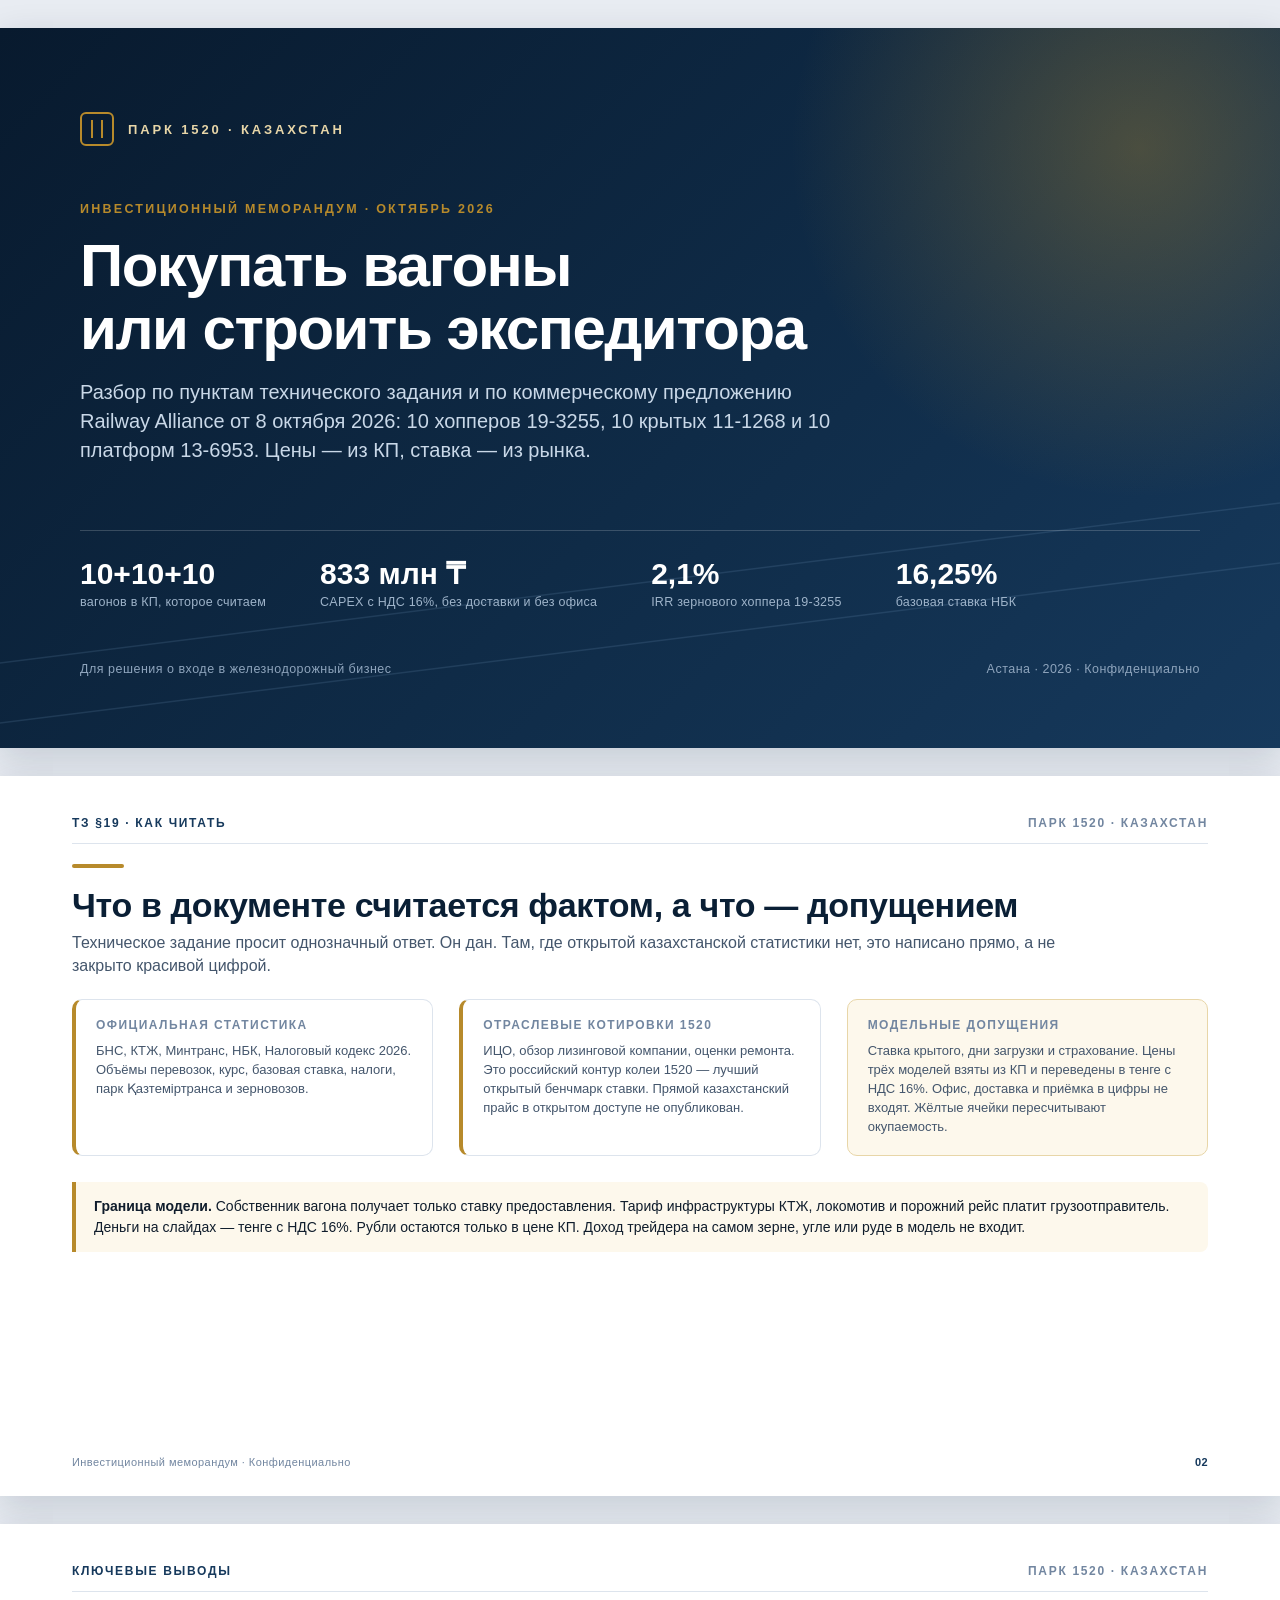
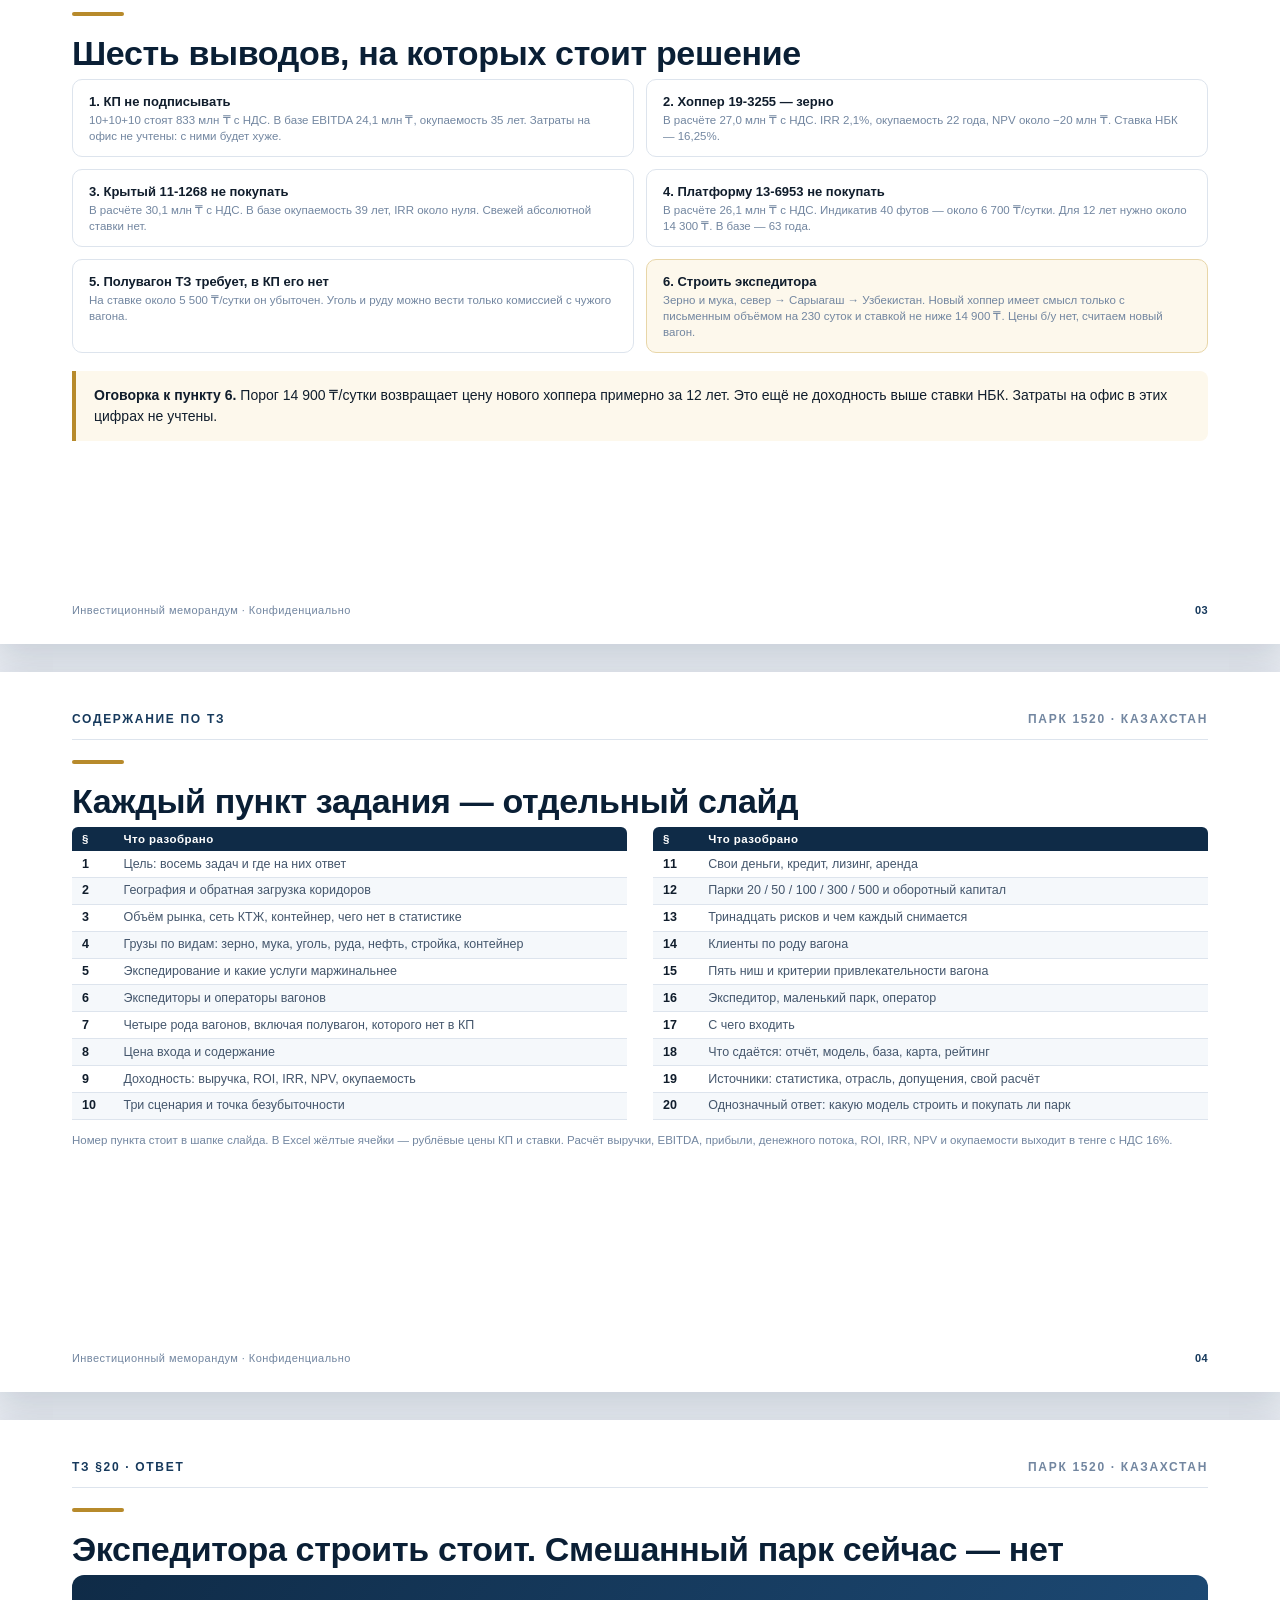
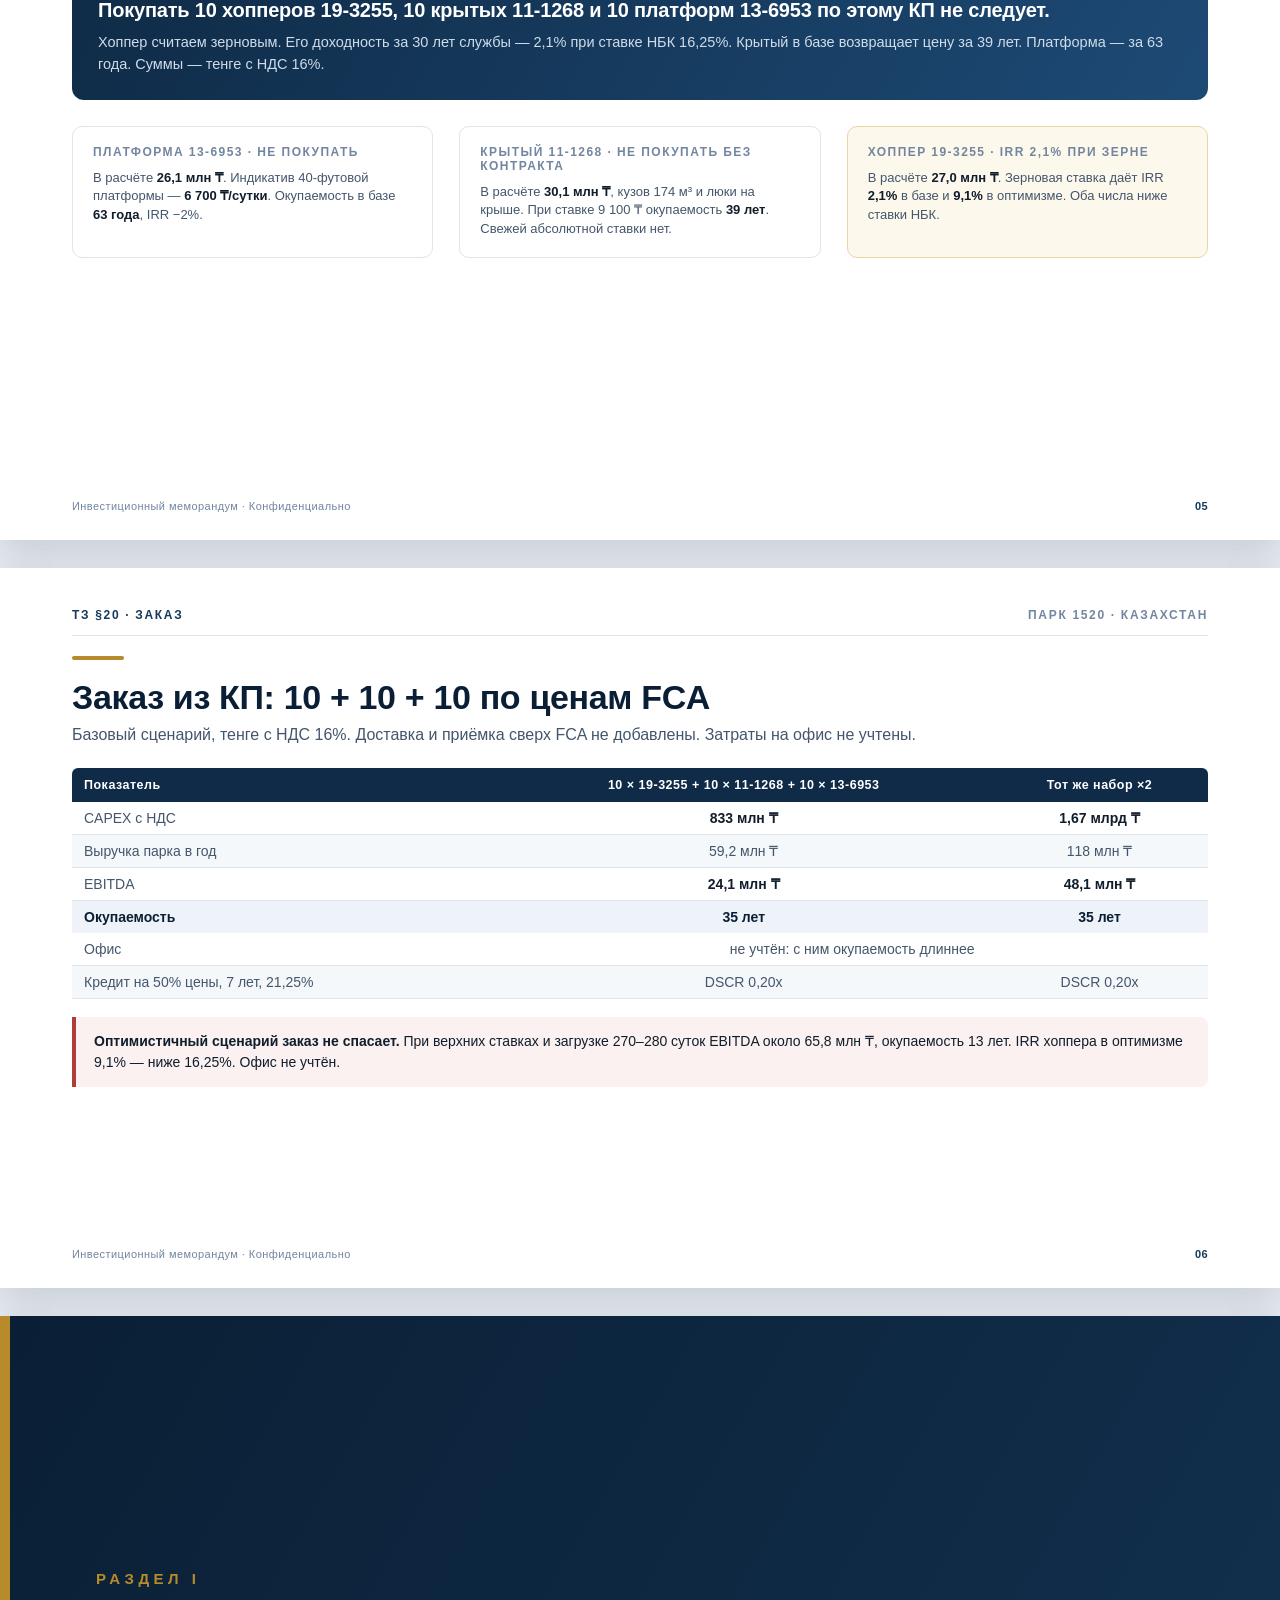
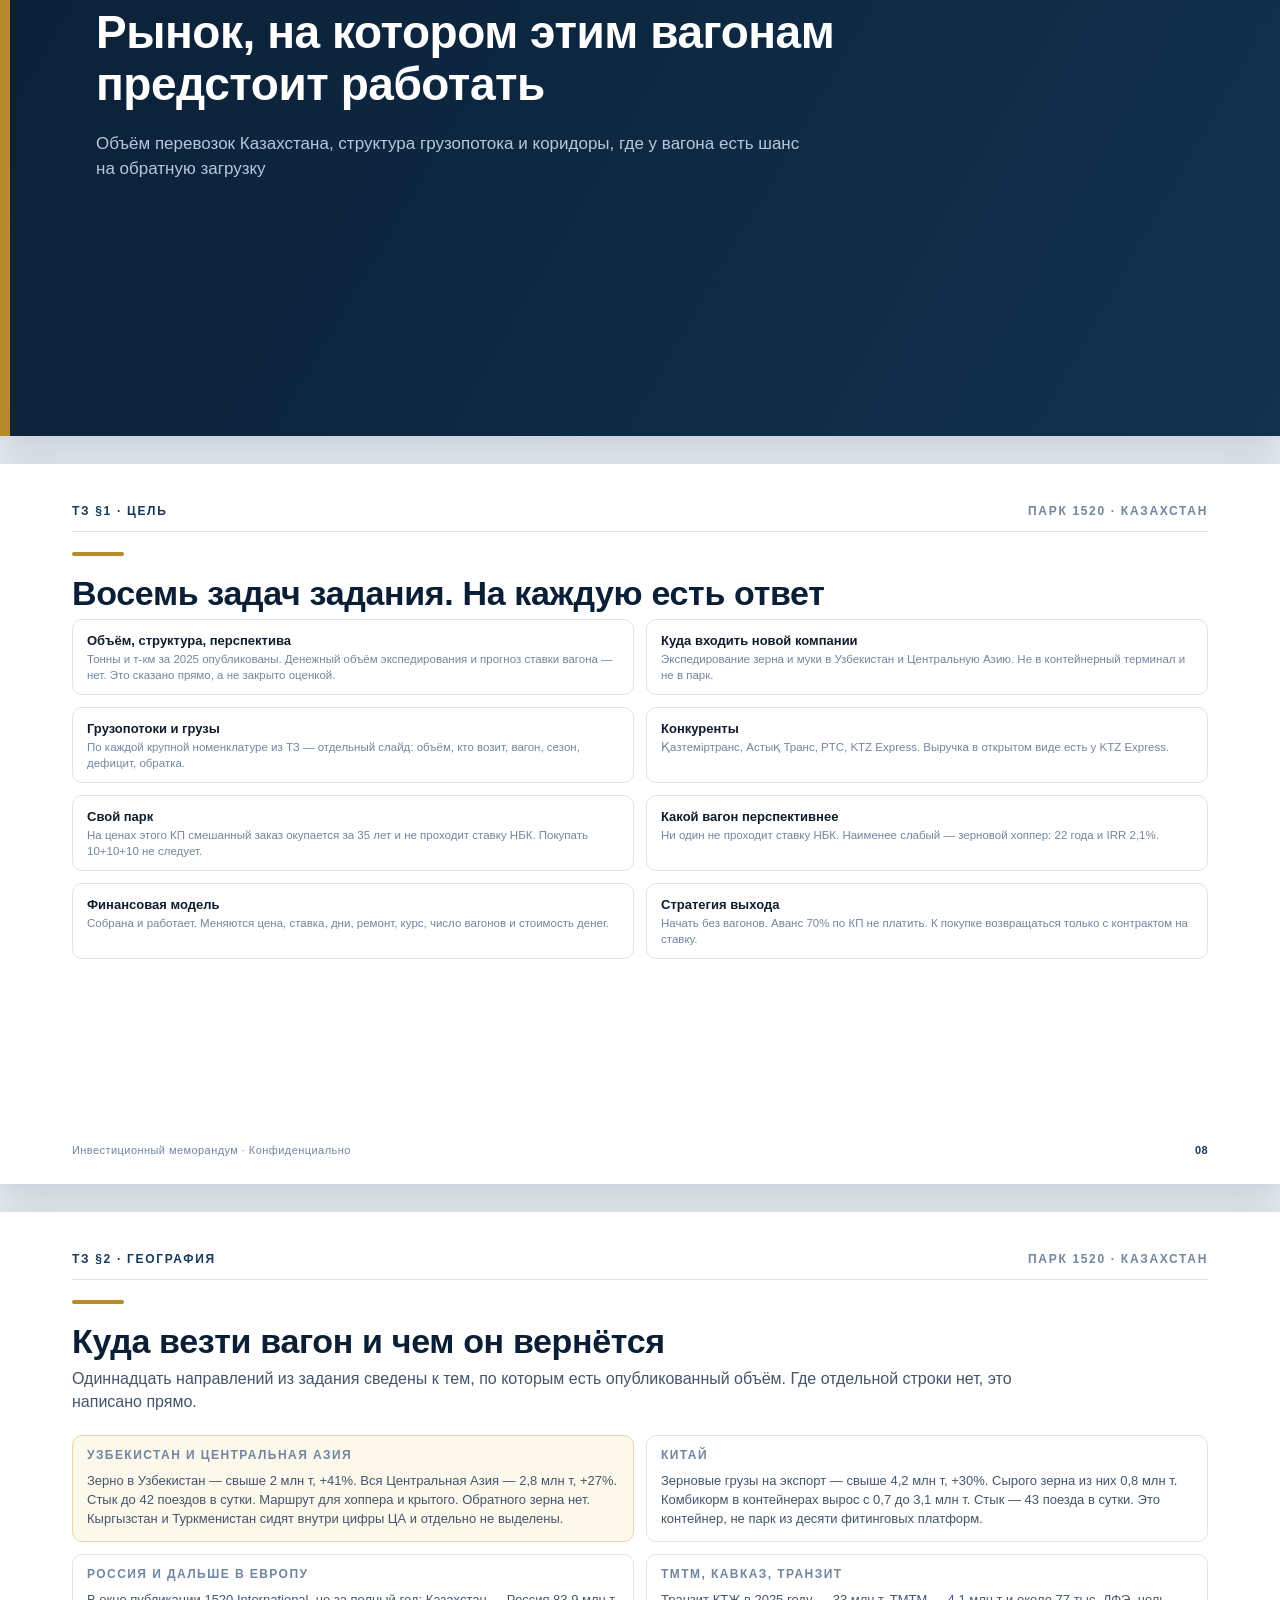
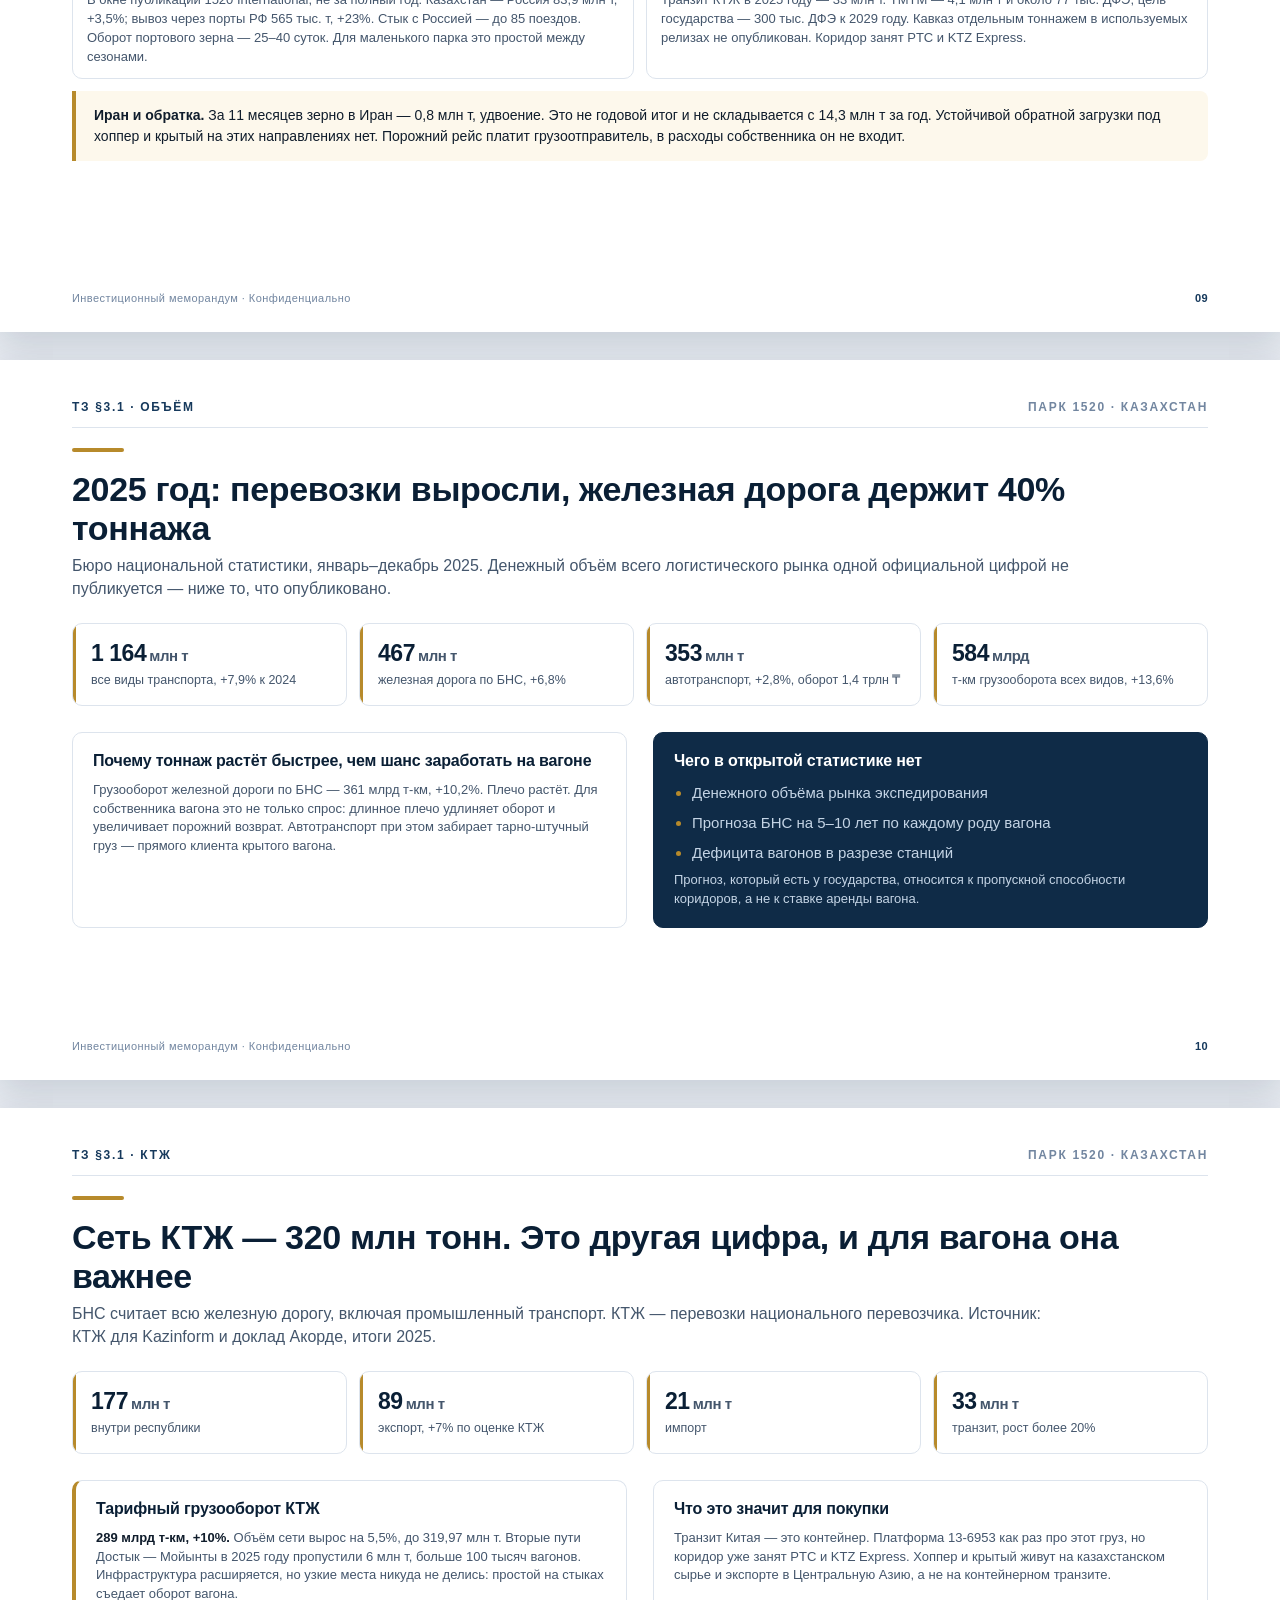
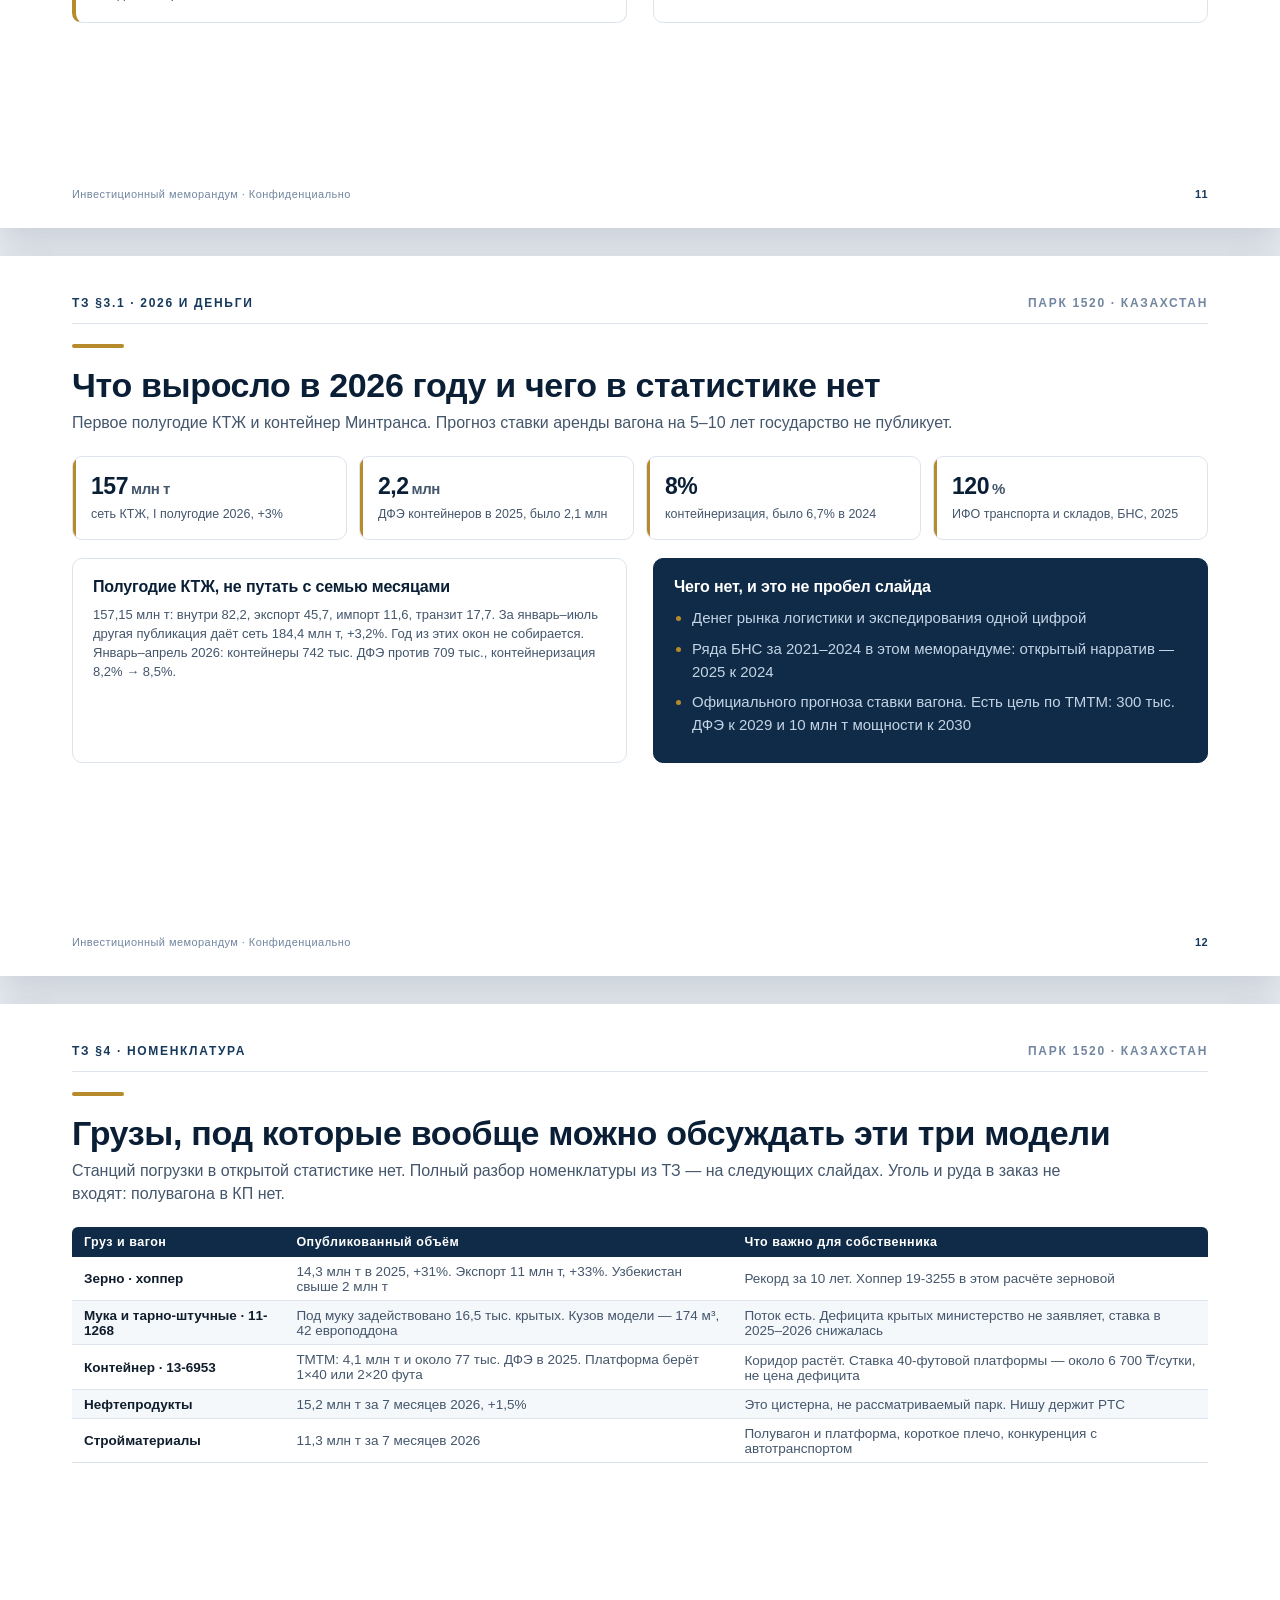
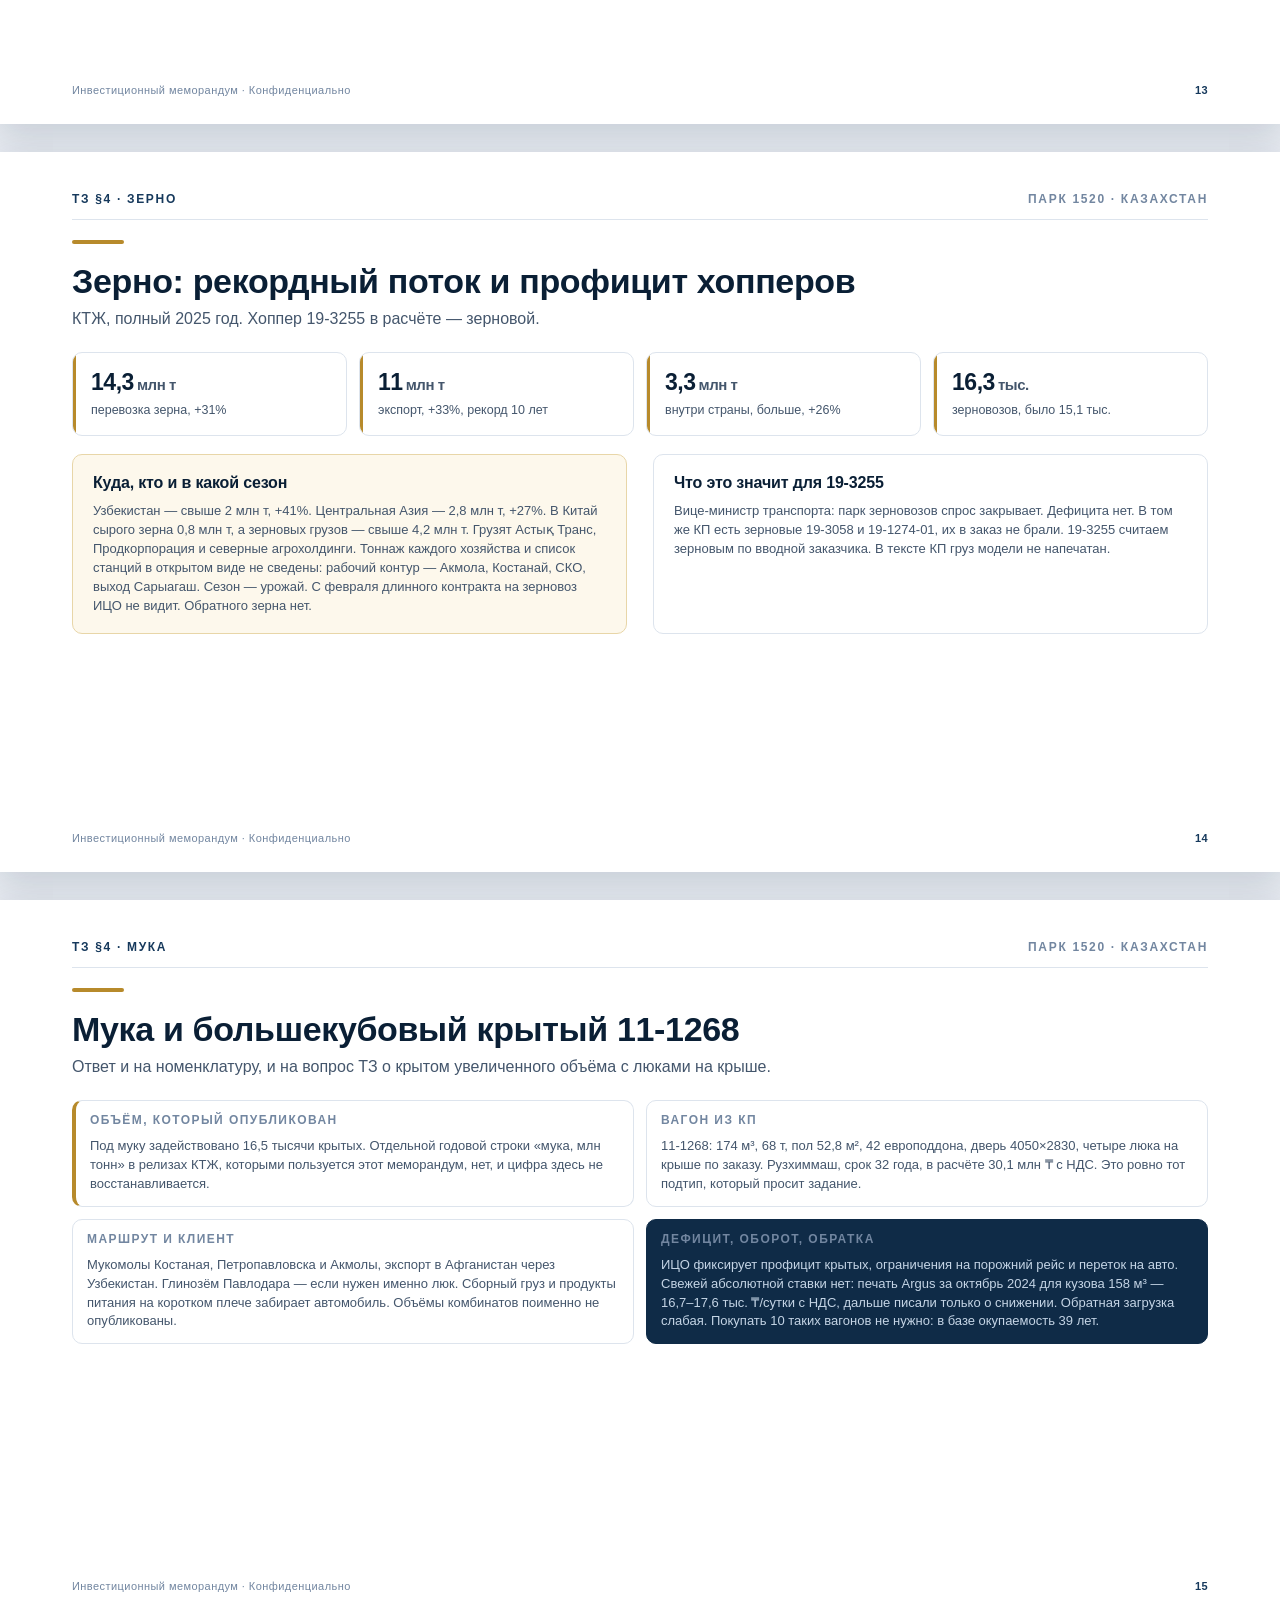
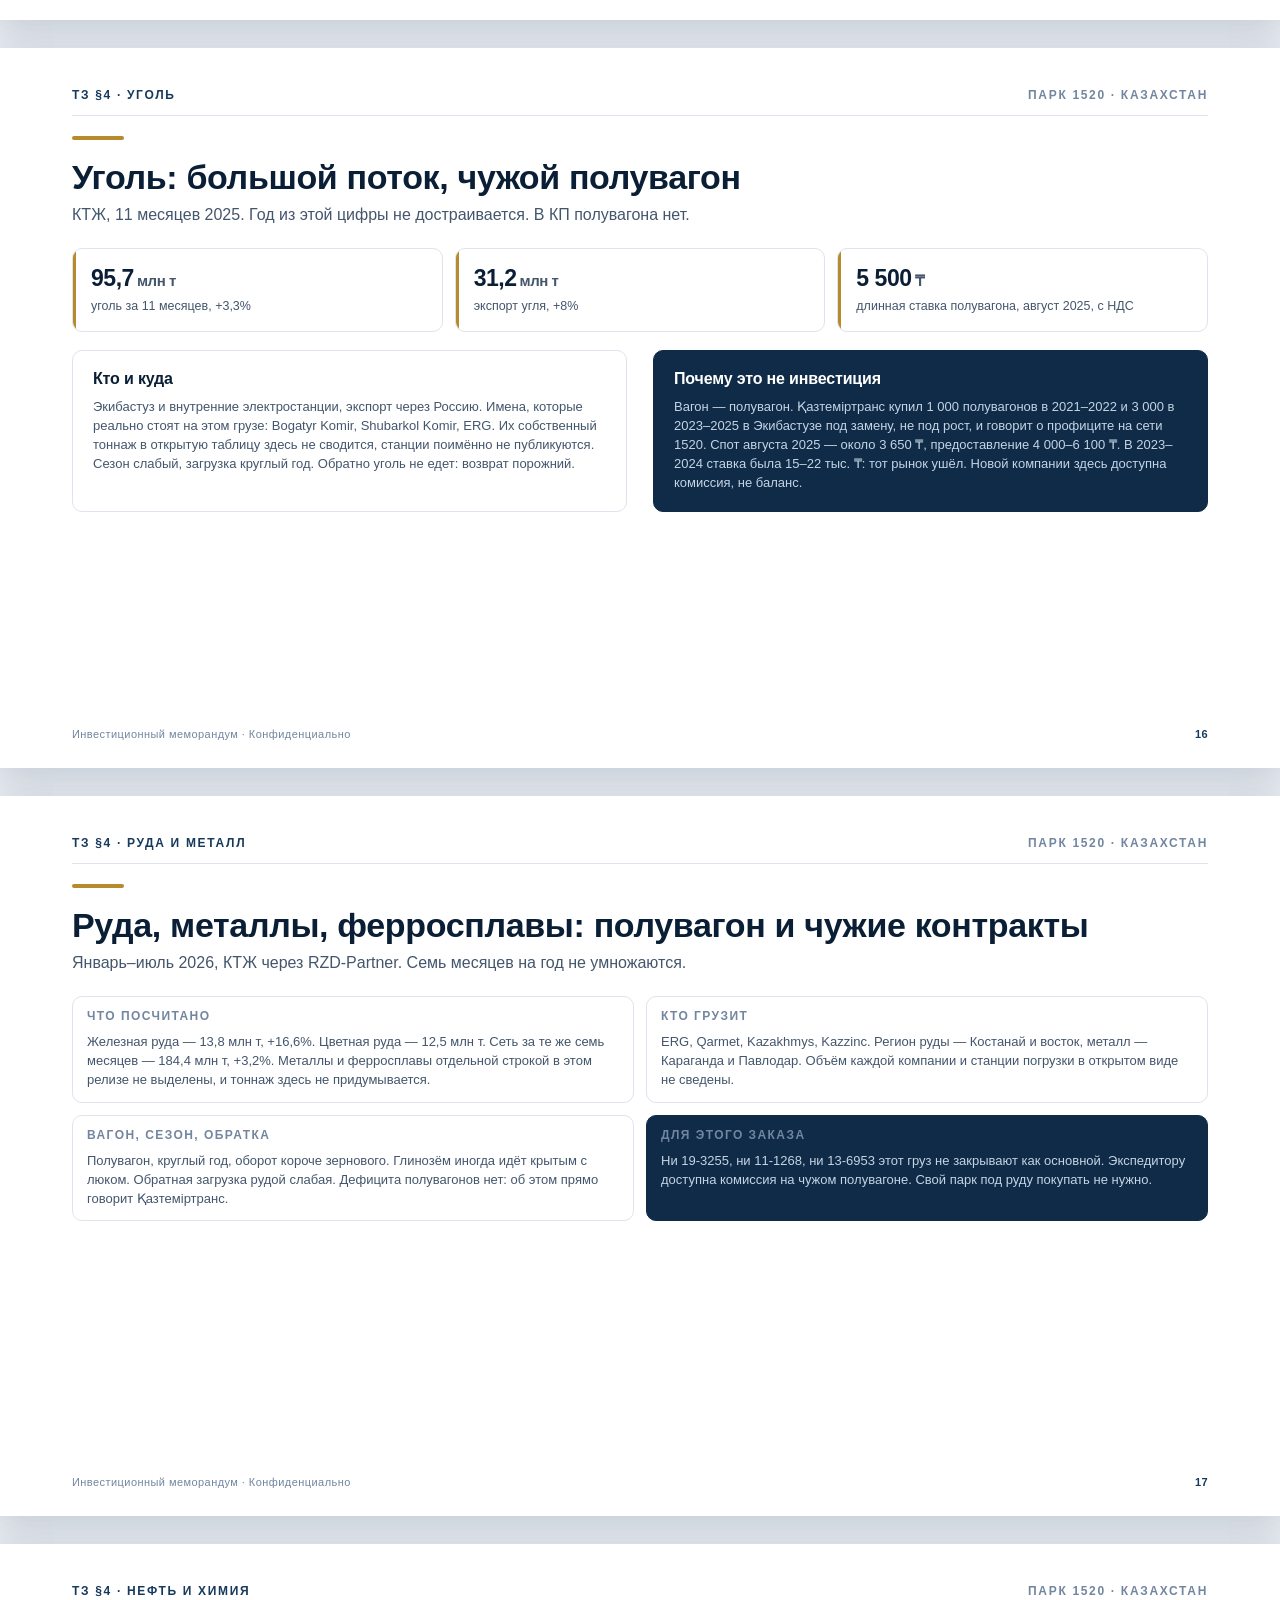
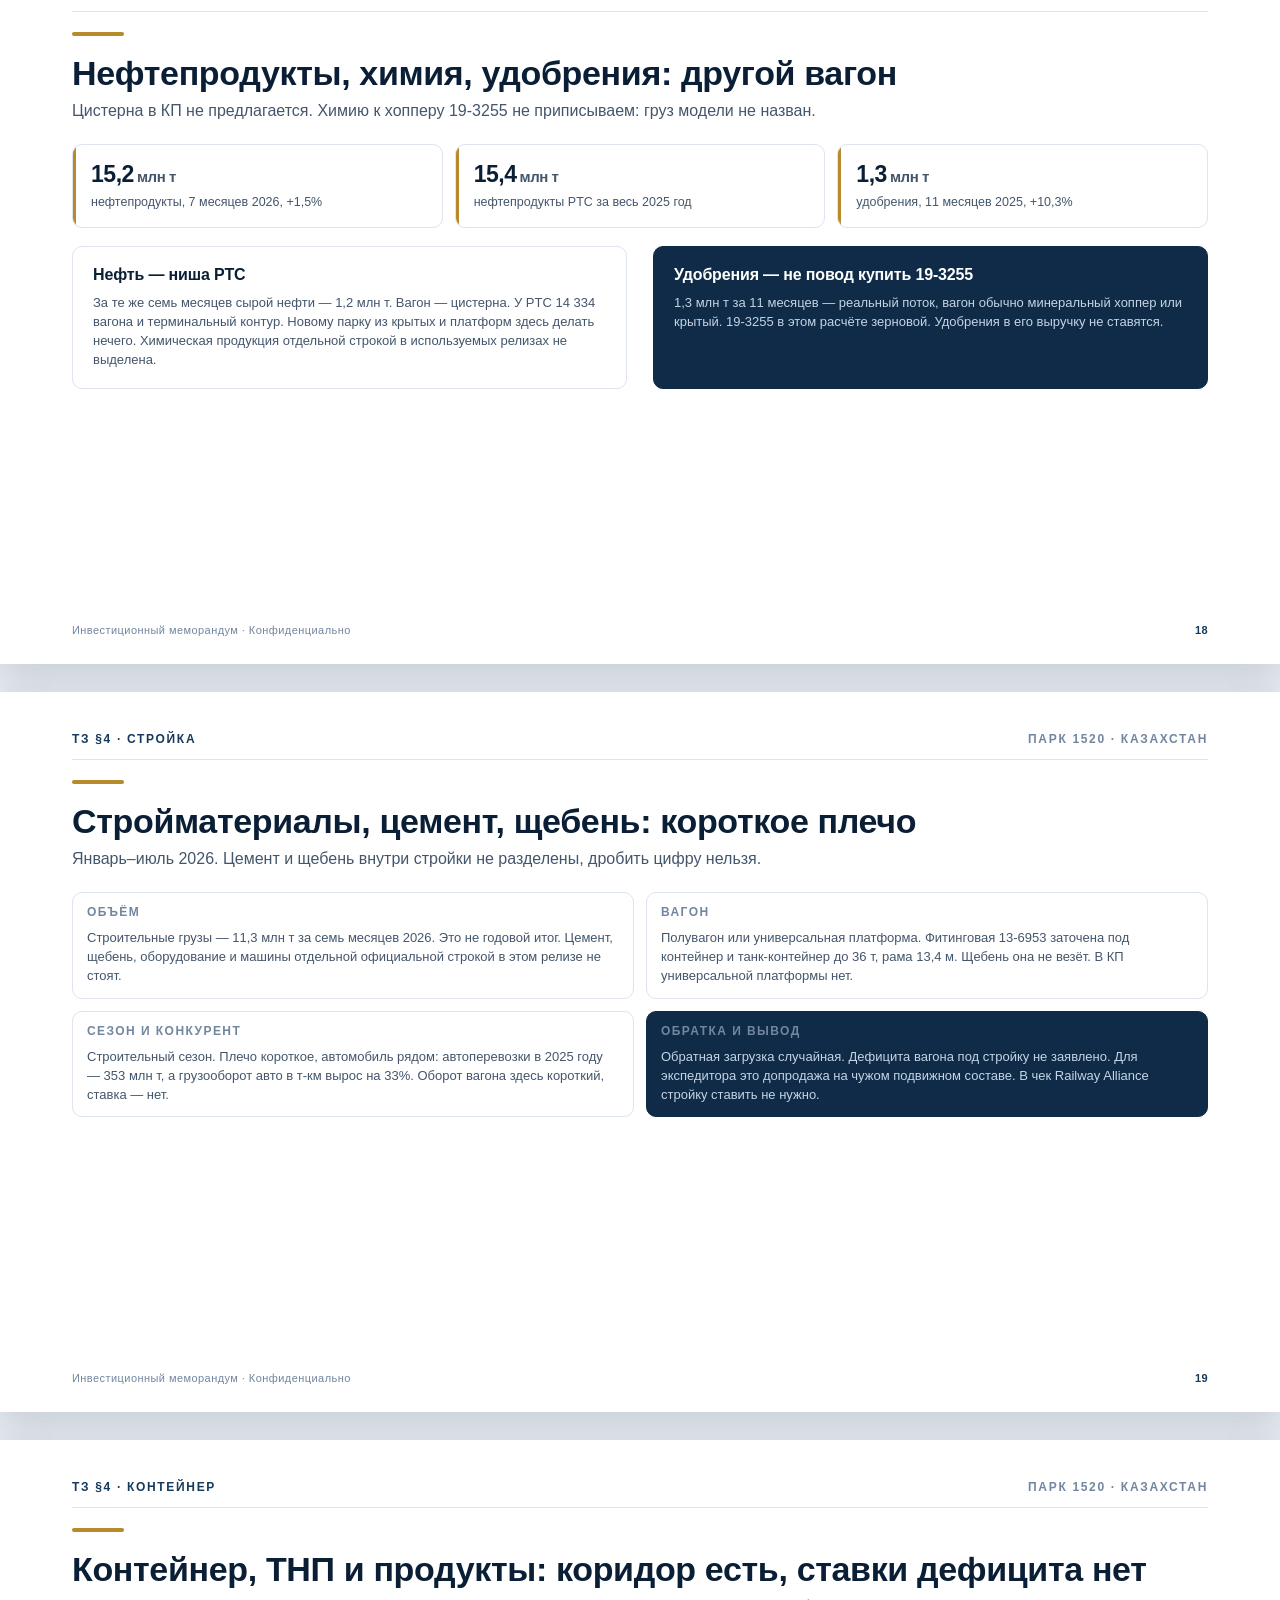
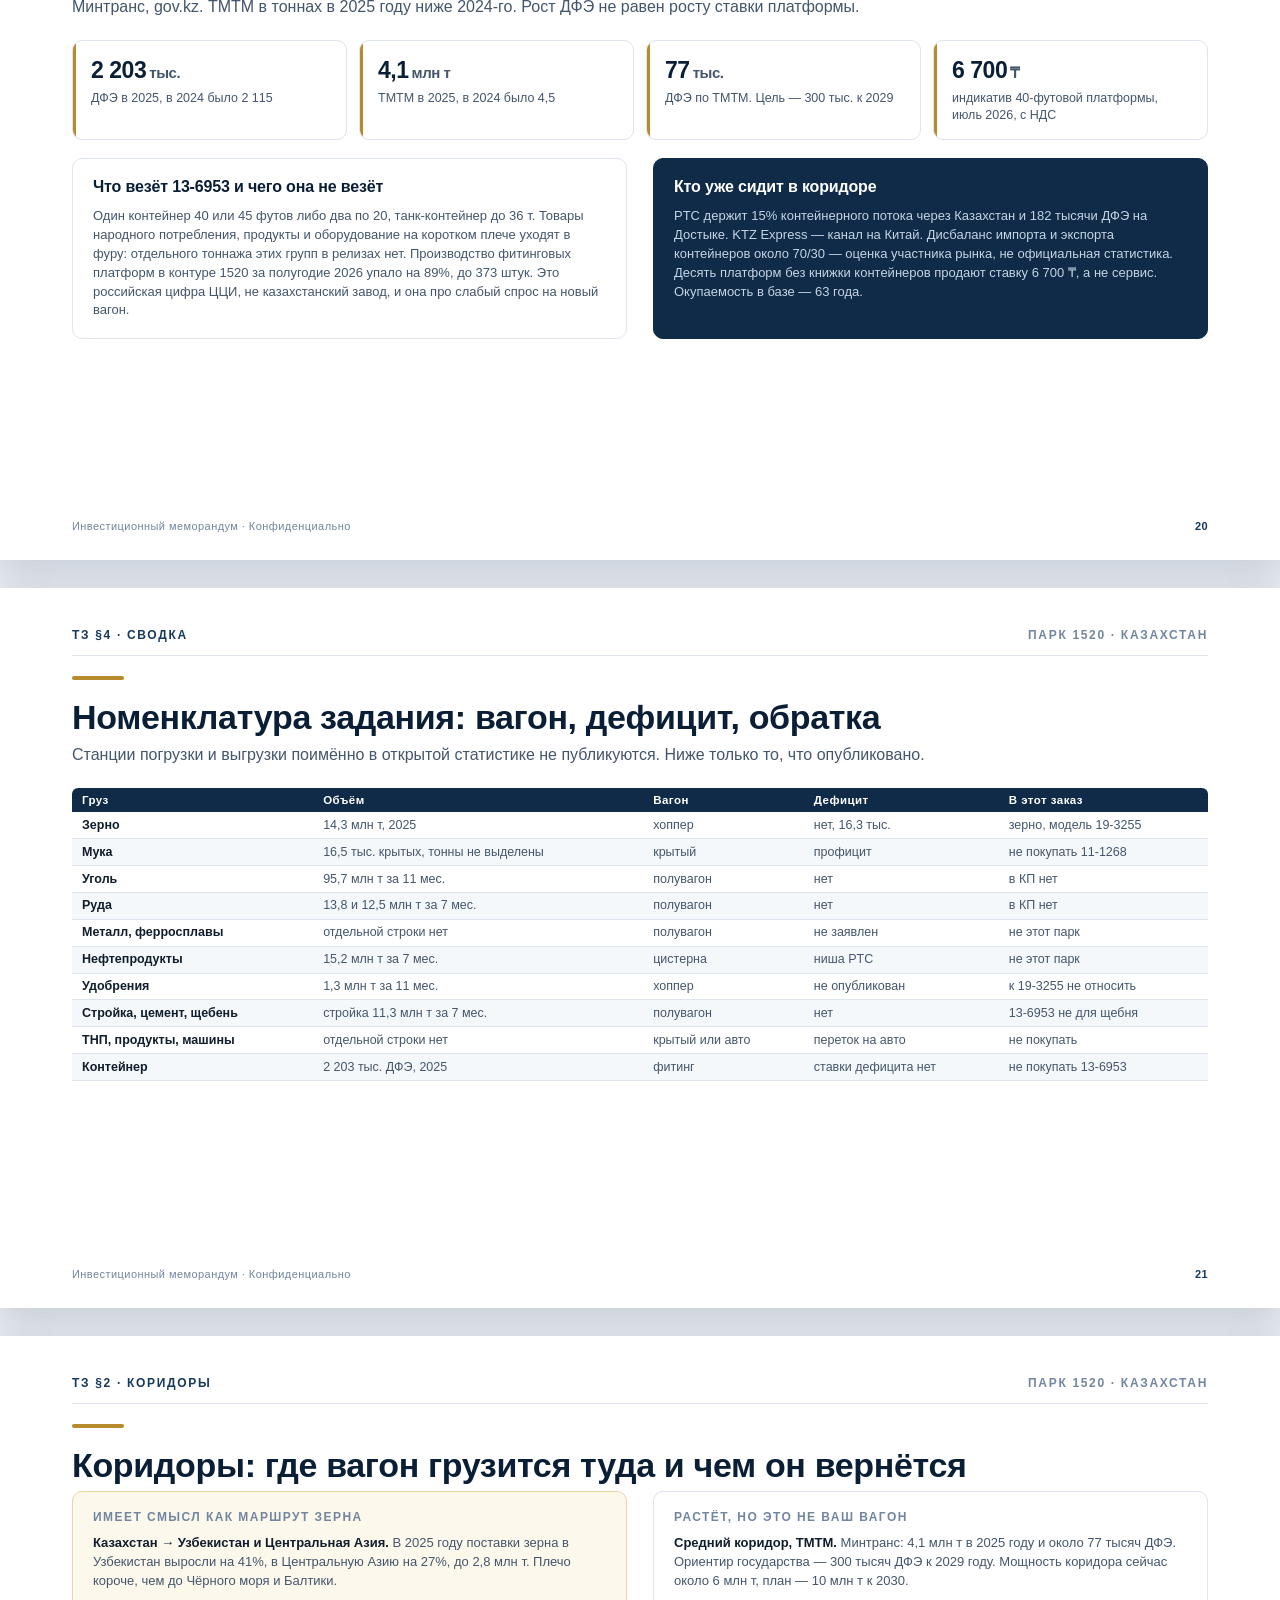
==== commit 5a6794ac: "Пересчитать меморандум в тенге с НДС 16%. Цены КП остаются в рублях и рядом переводятся в тенге. Гру" ====
--- a/wagon-park/index.html
+++ b/wagon-park/index.html
@@ -25,8 +25,8 @@
     </div>
     <div class="cover__facts">
       <div class="cover__fact"><div class="v">10+10+10</div><div class="k">вагонов в КП, которое считаем</div></div>
-      <div class="cover__fact"><div class="v">718 млн ₸</div><div class="k">CAPEX по ценам FCA, без доставки</div></div>
-      <div class="cover__fact"><div class="v">2,1%</div><div class="k">IRR хоппера, если он зерновой</div></div>
+      <div class="cover__fact"><div class="v">833 млн ₸</div><div class="k">CAPEX с НДС 16%, без доставки и без офиса</div></div>
+      <div class="cover__fact"><div class="v">2,1%</div><div class="k">IRR зернового хоппера 19-3255</div></div>
       <div class="cover__fact"><div class="v">16,25%</div><div class="k">базовая ставка НБК</div></div>
     </div>
     <div class="cover__meta">
@@ -53,11 +53,11 @@
       </div>
       <div class="card card--gold">
         <h4>Модельные допущения</h4>
-        <p class="small">Ставка крытого, дни загрузки, страхование, цена б/у, офис и доставка с завода. Цены трёх моделей — уже не допущение: они взяты из КП. Жёлтые ячейки пересчитывают окупаемость.</p>
+        <p class="small">Ставка крытого, дни загрузки и страхование. Цены трёх моделей взяты из КП и переведены в тенге с НДС 16%. Офис, доставка и приёмка в цифры не входят. Жёлтые ячейки пересчитывают окупаемость.</p>
       </div>
     </div>
     <div class="callout mt-l">
-      <b>Граница модели.</b> Собственник вагона получает только ставку предоставления. Тариф инфраструктуры КТЖ, локомотив и порожний рейс в базе платит грузоотправитель. Если договор перекладывает порожний тариф на собственника, результат будет хуже показанного. Доход трейдера на самом зерне, угле или руде в модель не входит.
+      <b>Граница модели.</b> Собственник вагона получает только ставку предоставления. Тариф инфраструктуры КТЖ, локомотив и порожний рейс платит грузоотправитель. Деньги на слайдах — тенге с НДС 16%. Рубли остаются только в цене КП. Доход трейдера на самом зерне, угле или руде в модель не входит.
     </div>
   </div>
   <div class="slide__foot"><span>Инвестиционный меморандум · Конфиденциально</span><span class="slide__num">02</span></div>
@@ -69,14 +69,14 @@
     <div class="rule"></div>
     <h2 class="slide-title">Шесть выводов, на которых стоит решение</h2>
     <div class="grid g2 gap-s">
-      <div class="card" style="padding:12px 16px"><b class="small">1. КП не подписывать</b><p class="tiny mb-0">10+10+10 стоят 137 млн ₽, или 718 млн ₸. В базе после офиса парк теряет 1,8 млн ₽ в год. Удвоение заказа окупается около 125 лет.</p></div>
-      <div class="card" style="padding:12px 16px"><b class="small">2. Хоппер 19-3255 — груз не назван</b><p class="tiny mb-0">Цена 4,45 млн ₽. Если паспорт окажется зерновым, IRR 2,1%, окупаемость 22 года, NPV около −3,3 млн ₽. Ставка НБК — 16,25%.</p></div>
-      <div class="card" style="padding:12px 16px"><b class="small">3. Крытый 11-1268 не покупать</b><p class="tiny mb-0">Именно большекубовый вагон с люками на крыше, 4,95 млн ₽. В базе окупаемость 39 лет, IRR около нуля. Свежей абсолютной ставки нет.</p></div>
-      <div class="card" style="padding:12px 16px"><b class="small">4. Платформу 13-6953 не покупать</b><p class="tiny mb-0">4,30 млн ₽. Индикатив 40 футов — около 1 100 ₽/сутки. Для возврата цены за 12 лет нужно около 2 360 ₽. В базе — 63 года.</p></div>
-      <div class="card" style="padding:12px 16px"><b class="small">5. Полувагон ТЗ требует, в КП его нет</b><p class="tiny mb-0">На ставке около 900 ₽ он убыточен. Уголь и руду можно вести только комиссией с чужого вагона.</p></div>
-      <div class="card card--gold" style="padding:12px 16px"><b class="small">6. Строить экспедитора</b><p class="tiny mb-0">Зерно и мука, север → Сарыагаш → Узбекистан. К вагону возвращаться позже: не больше 10 б/у хопперов, паспорт «зерно» и письменный объём на 230 суток при ставке не ниже 2 450 ₽.</p></div>
-    </div>
-    <div class="callout mt-m small"><b>Оговорка к пункту 6.</b> Порог 2 450 ₽ возвращает цену нового хоппера примерно за 12 лет. Это ещё не доходность выше ставки НБК. Б/у за полцены в оптимизме даёт IRR около 17% только как допущение: КП продаёт новый вагон.</div>
+      <div class="card" style="padding:12px 16px"><b class="small">1. КП не подписывать</b><p class="tiny mb-0">10+10+10 стоят 833 млн ₸ с НДС. В базе EBITDA 24,1 млн ₸, окупаемость 35 лет. Затраты на офис не учтены: с ними будет хуже.</p></div>
+      <div class="card" style="padding:12px 16px"><b class="small">2. Хоппер 19-3255 — зерно</b><p class="tiny mb-0">В расчёте 27,0 млн ₸ с НДС. IRR 2,1%, окупаемость 22 года, NPV около −20 млн ₸. Ставка НБК — 16,25%.</p></div>
+      <div class="card" style="padding:12px 16px"><b class="small">3. Крытый 11-1268 не покупать</b><p class="tiny mb-0">В расчёте 30,1 млн ₸ с НДС. В базе окупаемость 39 лет, IRR около нуля. Свежей абсолютной ставки нет.</p></div>
+      <div class="card" style="padding:12px 16px"><b class="small">4. Платформу 13-6953 не покупать</b><p class="tiny mb-0">В расчёте 26,1 млн ₸ с НДС. Индикатив 40 футов — около 6 700 ₸/сутки. Для 12 лет нужно около 14 300 ₸. В базе — 63 года.</p></div>
+      <div class="card" style="padding:12px 16px"><b class="small">5. Полувагон ТЗ требует, в КП его нет</b><p class="tiny mb-0">На ставке около 5 500 ₸/сутки он убыточен. Уголь и руду можно вести только комиссией с чужого вагона.</p></div>
+      <div class="card card--gold" style="padding:12px 16px"><b class="small">6. Строить экспедитора</b><p class="tiny mb-0">Зерно и мука, север → Сарыагаш → Узбекистан. Новый хоппер имеет смысл только с письменным объёмом на 230 суток и ставкой не ниже 14 900 ₸. Цены б/у нет, считаем новый вагон.</p></div>
+    </div>
+    <div class="callout mt-m small"><b>Оговорка к пункту 6.</b> Порог 14 900 ₸/сутки возвращает цену нового хоппера примерно за 12 лет. Это ещё не доходность выше ставки НБК. Затраты на офис в этих цифрах не учтены.</div>
   </div>
   <div class="slide__foot"><span>Инвестиционный меморандум · Конфиденциально</span><span class="slide__num">03</span></div>
 </section>
@@ -118,7 +118,7 @@
         </tbody>
       </table>
     </div>
-    <p class="tiny mt-s">Номер пункта стоит в шапке слайда. Финансовая модель в Excel не менялась: жёлтые ячейки по-прежнему пересчитывают выручку, расходы, EBITDA, прибыль, денежный поток, ROI, IRR, NPV и окупаемость.</p>
+    <p class="tiny mt-s">Номер пункта стоит в шапке слайда. В Excel жёлтые ячейки — рублёвые цены КП и ставки. Расчёт выручки, EBITDA, прибыли, денежного потока, ROI, IRR, NPV и окупаемости выходит в тенге с НДС 16%.</p>
   </div>
   <div class="slide__foot"><span>Инвестиционный меморандум · Конфиденциально</span><span class="slide__num">04</span></div>
 </section>
@@ -130,20 +130,20 @@
     <h2 class="slide-title">Экспедитора строить стоит. Смешанный парк сейчас — нет</h2>
     <div class="verdict">
       <h3>Покупать 10 хопперов 19-3255, 10 крытых 11-1268 и 10 платформ 13-6953 по этому КП не следует.</h3>
-      <p>Цены FCA ниже прошлогоднего прайса, но ставка не догоняет стоимость денег. Даже если хоппер окажется зерновым, его базовая доходность за 30 лет службы — 2,1% при ставке НБК 16,25%. Крытый в базе возвращает цену за 39 лет. Платформа — за 63 года.</p>
+      <p>Хоппер считаем зерновым. Его доходность за 30 лет службы — 2,1% при ставке НБК 16,25%. Крытый в базе возвращает цену за 39 лет. Платформа — за 63 года. Суммы — тенге с НДС 16%.</p>
     </div>
     <div class="grid g3 gap-l mt-l">
       <div class="card">
         <h4>Платформа 13-6953 · не покупать</h4>
-        <p class="small mb-0">Цена <b>4,30 млн ₽</b>. Индикатив 40-футовой платформы в июле 2026 — <b>1 100 ₽/сутки</b>. Окупаемость в базе <b>63 года</b>, IRR −2%.</p>
+        <p class="small mb-0">В расчёте <b>26,1 млн ₸</b>. Индикатив 40-футовой платформы — <b>6 700 ₸/сутки</b>. Окупаемость в базе <b>63 года</b>, IRR −2%.</p>
       </div>
       <div class="card">
         <h4>Крытый 11-1268 · не покупать без контракта</h4>
-        <p class="small mb-0">Цена <b>4,95 млн ₽</b>, кузов 174 м³ и люки на крыше. При допущении 1 500 ₽ окупаемость <b>39 лет</b>. Свежей абсолютной ставки нет.</p>
+        <p class="small mb-0">В расчёте <b>30,1 млн ₸</b>, кузов 174 м³ и люки на крыше. При ставке 9 100 ₸ окупаемость <b>39 лет</b>. Свежей абсолютной ставки нет.</p>
       </div>
       <div class="card card--gold">
-        <h4>Хоппер 19-3255 · груз в КП не назван</h4>
-        <p class="small mb-0">Цена <b>4,45 млн ₽</b>. Зерновая ставка даёт IRR <b>2,1%</b> в базе и <b>9,1%</b> в оптимизме. Оба числа ниже ставки НБК, и оба живут только если паспорт — зерновой.</p>
+        <h4>Хоппер 19-3255 · IRR 2,1% при зерне</h4>
+        <p class="small mb-0">В расчёте <b>27,0 млн ₸</b>. Зерновая ставка даёт IRR <b>2,1%</b> в базе и <b>9,1%</b> в оптимизме. Оба числа ниже ставки НБК.</p>
       </div>
     </div>
   </div>
@@ -155,23 +155,22 @@
   <div class="slide__body">
     <div class="rule"></div>
     <h2 class="slide-title">Заказ из КП: 10 + 10 + 10 по ценам FCA</h2>
-    <p class="slide-sub">Базовый сценарий. Офис 30 млн тенге в год — допущение. Доставка с завода, приёмка и НДС в цену КП не входят: в модели их ноль, пока нет счёта.</p>
+    <p class="slide-sub">Базовый сценарий, тенге с НДС 16%. Доставка и приёмка сверх FCA не добавлены. Затраты на офис не учтены.</p>
     <table>
       <thead>
         <tr><th>Показатель</th><th class="center">10 × 19-3255 + 10 × 11-1268 + 10 × 13-6953</th><th class="center">Тот же набор ×2</th></tr>
       </thead>
       <tbody>
-        <tr><td>CAPEX, цены FCA</td><td class="center"><b>137 млн ₽ · 718 млн ₸</b></td><td class="center"><b>274 млн ₽ · 1,44 млрд ₸</b></td></tr>
-        <tr><td>Выручка парка в год</td><td class="center">9,7 млн ₽</td><td class="center">19,5 млн ₽</td></tr>
-        <tr><td>EBITDA вагонов, до офиса</td><td class="center">4,0 млн ₽</td><td class="center">7,9 млн ₽</td></tr>
-        <tr><td>EBITDA после офиса</td><td class="center"><b>−1,8 млн ₽</b></td><td class="center"><b>+2,2 млн ₽</b></td></tr>
-        <tr class="is-total"><td>Окупаемость с содержанием компании</td><td class="center">не окупается</td><td class="center">около 125 лет</td></tr>
-        <tr><td>Окупаемость, если офис уже есть</td><td class="center">35 лет</td><td class="center">35 лет</td></tr>
+        <tr><td>CAPEX с НДС</td><td class="center"><b>833 млн ₸</b></td><td class="center"><b>1,67 млрд ₸</b></td></tr>
+        <tr><td>Выручка парка в год</td><td class="center">59,2 млн ₸</td><td class="center">118 млн ₸</td></tr>
+        <tr><td>EBITDA</td><td class="center"><b>24,1 млн ₸</b></td><td class="center"><b>48,1 млн ₸</b></td></tr>
+        <tr class="is-total"><td>Окупаемость</td><td class="center">35 лет</td><td class="center">35 лет</td></tr>
+        <tr><td>Офис</td><td class="center" colspan="2">не учтён: с ним окупаемость длиннее</td></tr>
         <tr><td>Кредит на 50% цены, 7 лет, 21,25%</td><td class="center">DSCR 0,20x</td><td class="center">DSCR 0,20x</td></tr>
       </tbody>
     </table>
     <div class="callout callout--red mt-m small">
-      <b>Оптимистичный сценарий заказ не спасает.</b> При верхних ставках и загрузке 270–280 суток парк 10+10+10 после офиса зарабатывает 5,1 млн ₽ в год и окупается за 27 лет. Курс для тенге — 5,24 на 8 октября 2026.
+      <b>Оптимистичный сценарий заказ не спасает.</b> При верхних ставках и загрузке 270–280 суток EBITDA около 65,8 млн ₸, окупаемость 13 лет. IRR хоппера в оптимизме 9,1% — ниже 16,25%. Офис не учтён.
     </div>
   </div>
   <div class="slide__foot"><span>Инвестиционный меморандум · Конфиденциально</span><span class="slide__num">06</span></div>
@@ -196,8 +195,8 @@
       <div class="card" style="padding:11px 14px"><b class="small">Куда входить новой компании</b><p class="tiny mb-0">Экспедирование зерна и муки в Узбекистан и Центральную Азию. Не в контейнерный терминал и не в парк.</p></div>
       <div class="card" style="padding:11px 14px"><b class="small">Грузопотоки и грузы</b><p class="tiny mb-0">По каждой крупной номенклатуре из ТЗ — отдельный слайд: объём, кто возит, вагон, сезон, дефицит, обратка.</p></div>
       <div class="card" style="padding:11px 14px"><b class="small">Конкуренты</b><p class="tiny mb-0">Қазтеміртранс, Астық Транс, PTC, KTZ Express. Выручка в открытом виде есть у KTZ Express.</p></div>
-      <div class="card" style="padding:11px 14px"><b class="small">Свой парк</b><p class="tiny mb-0">На ценах этого КП смешанный заказ после офиса убыточен. Покупать 10+10+10 не следует.</p></div>
-      <div class="card" style="padding:11px 14px"><b class="small">Какой вагон перспективнее</b><p class="tiny mb-0">Ни один не проходит ставку НБК. Наименее слабый — хоппер, и только если паспорт зерновой.</p></div>
+      <div class="card" style="padding:11px 14px"><b class="small">Свой парк</b><p class="tiny mb-0">На ценах этого КП смешанный заказ окупается за 35 лет и не проходит ставку НБК. Покупать 10+10+10 не следует.</p></div>
+      <div class="card" style="padding:11px 14px"><b class="small">Какой вагон перспективнее</b><p class="tiny mb-0">Ни один не проходит ставку НБК. Наименее слабый — зерновой хоппер: 22 года и IRR 2,1%.</p></div>
       <div class="card" style="padding:11px 14px"><b class="small">Финансовая модель</b><p class="tiny mb-0">Собрана и работает. Меняются цена, ставка, дни, ремонт, курс, число вагонов и стоимость денег.</p></div>
       <div class="card" style="padding:11px 14px"><b class="small">Стратегия выхода</b><p class="tiny mb-0">Начать без вагонов. Аванс 70% по КП не платить. К покупке возвращаться только с контрактом на ставку.</p></div>
     </div>
@@ -217,7 +216,7 @@
       <div class="card" style="padding:12px 14px"><h4>Россия и дальше в Европу</h4><p class="small mb-0">В окне публикации 1520 International, не за полный год: Казахстан — Россия 83,9 млн т, +3,5%; вывоз через порты РФ 565 тыс. т, +23%. Стык с Россией — до 85 поездов. Оборот портового зерна — 25–40 суток. Для маленького парка это простой между сезонами.</p></div>
       <div class="card" style="padding:12px 14px"><h4>ТМТМ, Кавказ, транзит</h4><p class="small mb-0">Транзит КТЖ в 2025 году — 33 млн т. ТМТМ — 4,1 млн т и около 77 тыс. ДФЭ, цель государства — 300 тыс. ДФЭ к 2029 году. Кавказ отдельным тоннажем в используемых релизах не опубликован. Коридор занят PTC и KTZ Express.</p></div>
     </div>
-    <div class="callout mt-s small"><b>Иран и обратка.</b> За 11 месяцев зерно в Иран — 0,8 млн т, удвоение. Это не годовой итог и не складывается с 14,3 млн т за год. Устойчивой обратной загрузки под хоппер и крытый на этих направлениях нет. Порожний рейс в базе платит клиент, пока договор этого не переложит.</div>
+    <div class="callout mt-s small"><b>Иран и обратка.</b> За 11 месяцев зерно в Иран — 0,8 млн т, удвоение. Это не годовой итог и не складывается с 14,3 млн т за год. Устойчивой обратной загрузки под хоппер и крытый на этих направлениях нет. Порожний рейс платит грузоотправитель, в расходы собственника он не входит.</div>
   </div>
   <div class="slide__foot"><span>Инвестиционный меморандум · Конфиденциально</span><span class="slide__num">09</span></div>
 </section>
@@ -318,9 +317,9 @@
     <table class="tight">
       <thead><tr><th>Груз и вагон</th><th>Опубликованный объём</th><th>Что важно для собственника</th></tr></thead>
       <tbody>
-        <tr><td><b>Зерно · хоппер</b></td><td>14,3 млн т в 2025, +31%. Экспорт 11 млн т, +33%. Узбекистан свыше 2 млн т</td><td>Рекорд за 10 лет. К модели 19-3255 это относится, только если паспорт разрешает зерно: в КП груз не назван</td></tr>
+        <tr><td><b>Зерно · хоппер</b></td><td>14,3 млн т в 2025, +31%. Экспорт 11 млн т, +33%. Узбекистан свыше 2 млн т</td><td>Рекорд за 10 лет. Хоппер 19-3255 в этом расчёте зерновой</td></tr>
         <tr><td><b>Мука и тарно-штучные · 11-1268</b></td><td>Под муку задействовано 16,5 тыс. крытых. Кузов модели — 174 м³, 42 европоддона</td><td>Поток есть. Дефицита крытых министерство не заявляет, ставка в 2025–2026 снижалась</td></tr>
-        <tr><td><b>Контейнер · 13-6953</b></td><td>ТМТМ: 4,1 млн т и около 77 тыс. ДФЭ в 2025. Платформа берёт 1×40 или 2×20 фута</td><td>Коридор растёт. Ставка 40-футовой платформы летом 2026 — около 1 100 ₽, не цена дефицита</td></tr>
+        <tr><td><b>Контейнер · 13-6953</b></td><td>ТМТМ: 4,1 млн т и около 77 тыс. ДФЭ в 2025. Платформа берёт 1×40 или 2×20 фута</td><td>Коридор растёт. Ставка 40-футовой платформы — около 6 700 ₸/сутки, не цена дефицита</td></tr>
         <tr><td><b>Нефтепродукты</b></td><td>15,2 млн т за 7 месяцев 2026, +1,5%</td><td>Это цистерна, не рассматриваемый парк. Нишу держит PTC</td></tr>
         <tr><td><b>Стройматериалы</b></td><td>11,3 млн т за 7 месяцев 2026</td><td>Полувагон и платформа, короткое плечо, конкуренция с автотранспортом</td></tr>
       </tbody>
@@ -334,7 +333,7 @@
   <div class="slide__body">
     <div class="rule"></div>
     <h2 class="slide-title">Зерно: рекордный поток и профицит хопперов</h2>
-    <p class="slide-sub">КТЖ, полный 2025 год. К хопперу 19-3255 это относится, только если паспорт разрешает зерно.</p>
+    <p class="slide-sub">КТЖ, полный 2025 год. Хоппер 19-3255 в расчёте — зерновой.</p>
     <div class="grid g4 gap-s">
       <div class="kpi"><div class="kpi__v kpi__v--sm">14,3<span class="u">млн т</span></div><div class="kpi__k">перевозка зерна, +31%</div></div>
       <div class="kpi"><div class="kpi__v kpi__v--sm">11<span class="u">млн т</span></div><div class="kpi__k">экспорт, +33%, рекорд 10 лет</div></div>
@@ -348,7 +347,7 @@
       </div>
       <div class="card">
         <h3>Что это значит для 19-3255</h3>
-        <p class="small mb-0">Вице-министр транспорта: парк зерновозов спрос закрывает. Дефицита нет. В том же КП зерно названо у других моделей — 19-3058 за 4,40 млн ₽ и 19-1274-01 за 4,30 млн ₽. Их в расчёт не брали. У 19-3255 один загрузочный люк и шесть разгрузочных, в реестре vagon.by модели нет. Зерновую ставку к нему можно прикладывать только после паспорта.</p>
+        <p class="small mb-0">Вице-министр транспорта: парк зерновозов спрос закрывает. Дефицита нет. В том же КП есть зерновые 19-3058 и 19-1274-01, их в заказ не брали. 19-3255 считаем зерновым по вводной заказчика. В тексте КП груз модели не напечатан.</p>
       </div>
     </div>
   </div>
@@ -363,9 +362,9 @@
     <p class="slide-sub">Ответ и на номенклатуру, и на вопрос ТЗ о крытом увеличенного объёма с люками на крыше.</p>
     <div class="grid g2 gap-s">
       <div class="card card--accent" style="padding:12px 14px"><h4>Объём, который опубликован</h4><p class="small mb-0">Под муку задействовано 16,5 тысячи крытых. Отдельной годовой строки «мука, млн тонн» в релизах КТЖ, которыми пользуется этот меморандум, нет, и цифра здесь не восстанавливается.</p></div>
-      <div class="card" style="padding:12px 14px"><h4>Вагон из КП</h4><p class="small mb-0">11-1268: 174 м³, 68 т, пол 52,8 м², 42 европоддона, дверь 4050×2830, четыре люка на крыше по заказу. Рузхиммаш, срок 32 года, цена FCA 4,95 млн ₽. Это ровно тот подтип, который просит задание.</p></div>
+      <div class="card" style="padding:12px 14px"><h4>Вагон из КП</h4><p class="small mb-0">11-1268: 174 м³, 68 т, пол 52,8 м², 42 европоддона, дверь 4050×2830, четыре люка на крыше по заказу. Рузхиммаш, срок 32 года, в расчёте 30,1 млн ₸ с НДС. Это ровно тот подтип, который просит задание.</p></div>
       <div class="card" style="padding:12px 14px"><h4>Маршрут и клиент</h4><p class="small mb-0">Мукомолы Костаная, Петропавловска и Акмолы, экспорт в Афганистан через Узбекистан. Глинозём Павлодара — если нужен именно люк. Сборный груз и продукты питания на коротком плече забирает автомобиль. Объёмы комбинатов поименно не опубликованы.</p></div>
-      <div class="card card--navy" style="padding:12px 14px"><h4>Дефицит, оборот, обратка</h4><p class="small mb-0">ИЦО фиксирует профицит крытых, ограничения на порожний рейс и переток на авто. Свежей абсолютной ставки нет: печать Argus за октябрь 2024 для кузова 158 м³ была 2 750–2 890 ₽, дальше писали только о снижении. Обратная загрузка слабая. Покупать 10 таких вагонов не нужно: в базе окупаемость 39 лет.</p></div>
+      <div class="card card--navy" style="padding:12px 14px"><h4>Дефицит, оборот, обратка</h4><p class="small mb-0">ИЦО фиксирует профицит крытых, ограничения на порожний рейс и переток на авто. Свежей абсолютной ставки нет: печать Argus за октябрь 2024 для кузова 158 м³ — 16,7–17,6 тыс. ₸/сутки с НДС, дальше писали только о снижении. Обратная загрузка слабая. Покупать 10 таких вагонов не нужно: в базе окупаемость 39 лет.</p></div>
     </div>
   </div>
   <div class="slide__foot"><span>Инвестиционный меморандум · Конфиденциально</span><span class="slide__num">15</span></div>
@@ -380,7 +379,7 @@
     <div class="grid g3 gap-s">
       <div class="kpi"><div class="kpi__v kpi__v--sm">95,7<span class="u">млн т</span></div><div class="kpi__k">уголь за 11 месяцев, +3,3%</div></div>
       <div class="kpi"><div class="kpi__v kpi__v--sm">31,2<span class="u">млн т</span></div><div class="kpi__k">экспорт угля, +8%</div></div>
-      <div class="kpi"><div class="kpi__v kpi__v--sm">900<span class="u">₽</span></div><div class="kpi__k">длинная ставка полувагона, август 2025</div></div>
+      <div class="kpi"><div class="kpi__v kpi__v--sm">5 500<span class="u">₸</span></div><div class="kpi__k">длинная ставка полувагона, август 2025, с НДС</div></div>
     </div>
     <div class="grid g-6-6 gap-l mt-m">
       <div class="card">
@@ -389,7 +388,7 @@
       </div>
       <div class="card card--navy">
         <h3>Почему это не инвестиция</h3>
-        <p class="small mb-0">Вагон — полувагон. Қазтеміртранс купил 1 000 полувагонов в 2021–2022 и 3 000 в 2023–2025 в Экибастузе под замену, не под рост, и говорит о профиците на сети 1520. Спот августа 2025 — около 600 ₽, предоставление 650–1 000 ₽. В 2023–2024 ставка была 2 500–3 600 ₽: тот рынок ушёл. Новой компании здесь доступна комиссия, не баланс.</p>
+        <p class="small mb-0">Вагон — полувагон. Қазтеміртранс купил 1 000 полувагонов в 2021–2022 и 3 000 в 2023–2025 в Экибастузе под замену, не под рост, и говорит о профиците на сети 1520. Спот августа 2025 — около 3 650 ₸, предоставление 4 000–6 100 ₸. В 2023–2024 ставка была 15–22 тыс. ₸: тот рынок ушёл. Новой компании здесь доступна комиссия, не баланс.</p>
       </div>
     </div>
   </div>
@@ -430,7 +429,7 @@
       </div>
       <div class="card card--navy">
         <h3>Удобрения — не повод купить 19-3255</h3>
-        <p class="small mb-0">1,3 млн т за 11 месяцев — реальный поток, вагон обычно минеральный хоппер или крытый. У 19-3255 в КП груз не назван, в открытом реестре модели нет. Ставки минерального хоппера на 2026 год в открытом виде нет. Пока паспорт не прочитан, этот объём в выручку заказа не ставится.</p>
+        <p class="small mb-0">1,3 млн т за 11 месяцев — реальный поток, вагон обычно минеральный хоппер или крытый. 19-3255 в этом расчёте зерновой. Удобрения в его выручку не ставятся.</p>
       </div>
     </div>
   </div>
@@ -463,7 +462,7 @@
       <div class="kpi"><div class="kpi__v kpi__v--sm">2 203<span class="u">тыс.</span></div><div class="kpi__k">ДФЭ в 2025, в 2024 было 2 115</div></div>
       <div class="kpi"><div class="kpi__v kpi__v--sm">4,1<span class="u">млн т</span></div><div class="kpi__k">ТМТМ в 2025, в 2024 было 4,5</div></div>
       <div class="kpi"><div class="kpi__v kpi__v--sm">77<span class="u">тыс.</span></div><div class="kpi__k">ДФЭ по ТМТМ. Цель — 300 тыс. к 2029</div></div>
-      <div class="kpi"><div class="kpi__v kpi__v--sm">1 100<span class="u">₽</span></div><div class="kpi__k">индикатив 40-футовой платформы, июль 2026</div></div>
+      <div class="kpi"><div class="kpi__v kpi__v--sm">6 700<span class="u">₸</span></div><div class="kpi__k">индикатив 40-футовой платформы, июль 2026, с НДС</div></div>
     </div>
     <div class="grid g-6-6 gap-l mt-m">
       <div class="card">
@@ -472,7 +471,7 @@
       </div>
       <div class="card card--navy">
         <h3>Кто уже сидит в коридоре</h3>
-        <p class="small mb-0">PTC держит 15% контейнерного потока через Казахстан и 182 тысячи ДФЭ на Достыке. KTZ Express — канал на Китай. Дисбаланс импорта и экспорта контейнеров около 70/30 — оценка участника рынка, не официальная статистика. Десять платформ без книжки контейнеров продают ставку 1 100 ₽, а не сервис. Окупаемость в базе — 63 года.</p>
+        <p class="small mb-0">PTC держит 15% контейнерного потока через Казахстан и 182 тысячи ДФЭ на Достыке. KTZ Express — канал на Китай. Дисбаланс импорта и экспорта контейнеров около 70/30 — оценка участника рынка, не официальная статистика. Десять платформ без книжки контейнеров продают ставку 6 700 ₸, а не сервис. Окупаемость в базе — 63 года.</p>
       </div>
     </div>
   </div>
@@ -488,7 +487,7 @@
     <table class="dense">
       <thead><tr><th>Груз</th><th>Объём</th><th>Вагон</th><th>Дефицит</th><th>В этот заказ</th></tr></thead>
       <tbody>
-        <tr><td><b>Зерно</b></td><td>14,3 млн т, 2025</td><td>хоппер</td><td>нет, 16,3 тыс.</td><td>только если паспорт 19-3255</td></tr>
+        <tr><td><b>Зерно</b></td><td>14,3 млн т, 2025</td><td>хоппер</td><td>нет, 16,3 тыс.</td><td>зерно, модель 19-3255</td></tr>
         <tr><td><b>Мука</b></td><td>16,5 тыс. крытых, тонны не выделены</td><td>крытый</td><td>профицит</td><td>не покупать 11-1268</td></tr>
         <tr><td><b>Уголь</b></td><td>95,7 млн т за 11 мес.</td><td>полувагон</td><td>нет</td><td>в КП нет</td></tr>
         <tr><td><b>Руда</b></td><td>13,8 и 12,5 млн т за 7 мес.</td><td>полувагон</td><td>нет</td><td>в КП нет</td></tr>
@@ -513,7 +512,7 @@
       <div class="card card--gold">
         <h4>Имеет смысл как маршрут зерна</h4>
         <p class="small"><b>Казахстан → Узбекистан и Центральная Азия.</b> В 2025 году поставки зерна в Узбекистан выросли на 41%, в Центральную Азию на 27%, до 2,8 млн т. Плечо короче, чем до Чёрного моря и Балтики.</p>
-        <p class="small mb-0">Обратной загрузки зерном нет. Хлопок и другие грузы закрывают возврат частично. Порожний пробег заложен в модель как риск, но не как расход собственника — пока его платит клиент.</p>
+        <p class="small mb-0">Обратной загрузки зерном нет. Хлопок и другие грузы закрывают возврат частично. Порожний пробег — риск оборота, не расход собственника: его платит грузоотправитель.</p>
       </div>
       <div class="card">
         <h4>Растёт, но это не ваш вагон</h4>
@@ -555,7 +554,7 @@
           <p class="small mb-0">Это национальный экспедитор с доступом к сети КТЖ. Частный новичок не начнёт с его объёма. Цифра полезна как потолок амбиции, а не как план первого года.</p>
         </div>
         <div class="callout mt-m small">
-          <b>Комиссия экспедитора официально не публикуется.</b> Практика колеи 1520, не статистика БНС: 5–20 тысяч рублей с вагонной отправки либо 3–7% от тарифа. Отсрочка крупного грузовладельца — 15–45 дней. Это нужно подтверждать договорами, а не закладывать в IRR как факт.
+          <b>Комиссия экспедитора официально не публикуется.</b> Практика колеи 1520, не статистика БНС: 30–120 тыс. ₸ с вагонной отправки, с НДС либо 3–7% от тарифа. Отсрочка крупного грузовладельца — 15–45 дней. Это нужно подтверждать договорами, а не закладывать в IRR как факт.
         </div>
       </div>
       <div class="card">
@@ -565,7 +564,7 @@
           <li><b>Международное экспедирование зерна и муки</b> — растущий поток, мало капитала</li>
           <li><b>Контейнерный сервис</b> — растёт, но место занято</li>
           <li><b>Таможня, терминал, последняя миля</b> — допродажа, не отдельный бизнес на старте</li>
-          <li><b>Чистая перевозка полувагоном</b> — наименее привлекательна при ставке 900 ₽</li>
+          <li><b>Чистая перевозка полувагоном</b> — наименее привлекательна при ставке около 5 500 ₸</li>
         </ul>
       </div>
     </div>
@@ -578,7 +577,7 @@
   <div class="slide__body">
     <div class="rule"></div>
     <h2 class="slide-title">Где у экспедитора маржа, а где нужен чужой баланс</h2>
-    <p class="slide-sub">Комиссия 5–20 тысяч рублей с отправки или 3–7% тарифа — практика колеи 1520, не цифра БНС. Отсрочка крупного клиента 15–45 дней — то же.</p>
+    <p class="slide-sub">Комиссия 30–120 тыс. ₸ с отправки, с НДС, или 3–7% тарифа — практика колеи 1520, не цифра БНС. Отсрочка крупного клиента 15–45 дней — то же.</p>
     <table class="dense">
       <thead><tr><th>Услуга</th><th>Капитал</th><th>Что с маржой</th><th>На старте</th></tr></thead>
       <tbody>
@@ -698,10 +697,10 @@
     <table class="tight">
       <thead><tr><th>Модель</th><th>Что это</th><th>Цена FCA, 8 октября 2026</th><th>Позиция</th></tr></thead>
       <tbody>
-        <tr><td><b>Хоппер 19-3255</b></td><td>122 м³, 70,3 т, один загрузочный люк и шесть разгрузочных. Срок 30 лет. Груз в КП не назван, в реестре vagon.by модели нет</td><td>4,45 млн ₽. Поставка январь–февраль 2027</td><td><span class="chip chip--amber">сначала паспорт</span></td></tr>
-        <tr><td><b>Крытый 11-1268</b></td><td>Большекубовый, 174 м³, 68 т, 4 люка на крыше, дверь 4050×2830. Рузхиммаш, срок 32 года</td><td>4,95 млн ₽. Поставка февраль–март 2027</td><td><span class="chip chip--red">не покупать</span></td></tr>
-        <tr><td><b>Платформа 13-6953</b></td><td>Фитинговая, рама 13,4 м, 72 т, контейнер и танк-контейнер до 36 т. Рославльский ВРЗ, срок 32 года</td><td>4,30 млн ₽. Поставка ноябрь–декабрь 2026</td><td><span class="chip chip--red">не покупать</span></td></tr>
-        <tr><td><b>Зерновые из того же КП</b></td><td>19-3058 и 19-1274-01. Это другие модели, их в расчёт не брали</td><td>4,40 и 4,30 млн ₽</td><td><span class="chip">не этот заказ</span></td></tr>
+        <tr><td><b>Хоппер 19-3255</b></td><td>122 м³, 70,3 т, один загрузочный люк и шесть разгрузочных. Срок 30 лет. Зерно — вводная заказчика. В тексте КП груз не напечатан</td><td>в КП 4,45 млн ₽ · в расчёте 27,0 млн ₸. Январь–февраль 2027</td><td><span class="chip chip--amber">зерно, 22 года</span></td></tr>
+        <tr><td><b>Крытый 11-1268</b></td><td>Большекубовый, 174 м³, 68 т, 4 люка на крыше, дверь 4050×2830. Рузхиммаш, срок 32 года</td><td>в КП 4,95 млн ₽ · в расчёте 30,1 млн ₸. Февраль–март 2027</td><td><span class="chip chip--red">не покупать</span></td></tr>
+        <tr><td><b>Платформа 13-6953</b></td><td>Фитинговая, рама 13,4 м, 72 т, контейнер и танк-контейнер до 36 т. Рославльский ВРЗ, срок 32 года</td><td>в КП 4,30 млн ₽ · в расчёте 26,1 млн ₸. Ноябрь–декабрь 2026</td><td><span class="chip chip--red">не покупать</span></td></tr>
+        <tr><td><b>Зерновые из того же КП</b></td><td>19-3058 и 19-1274-01. Это другие модели, их в расчёт не брали</td><td>в КП 4,40 и 4,30 млн ₽ · 26,7 и 26,1 млн ₸</td><td><span class="chip">не этот заказ</span></td></tr>
       </tbody>
     </table>
     <p class="tiny mt-s">КП ТОО «Railway Alliance» № 183 от 08.10.2026 для ТОО «Integra Logistics». Аванс 70% за 5 рабочих дней, остаток 30% после акта. Срок предложения — 10 дней. НДС не оговорён, самовывоз FCA.</p>
@@ -714,17 +713,17 @@
   <div class="slide__body">
     <div class="rule"></div>
     <h2 class="slide-title">Полувагон задание просит. В КП его нет, и покупать нечего</h2>
-    <p class="slide-sub">Цена ниже — не из КП. Фон июля 2025, прайс лизинговой компании: новый полувагон около 5,73 млн ₽. Ставка — ИЦО, август 2025.</p>
+    <p class="slide-sub">Цена ниже — не из КП. Фон июля 2025: новый полувагон около 34,8 млн ₸ с НДС. Ставка — ИЦО, август 2025, тоже с НДС.</p>
     <div class="grid g4 gap-s">
-      <div class="kpi"><div class="kpi__v kpi__v--sm">900<span class="u">₽</span></div><div class="kpi__k">длинная ставка, не спот 600 ₽</div></div>
-      <div class="kpi"><div class="kpi__v kpi__v--sm">879<span class="u">₽</span></div><div class="kpi__k">содержание в сутки, оценка 2025</div></div>
-      <div class="kpi"><div class="kpi__v kpi__v--sm">−125<span class="u">тыс.</span></div><div class="kpi__k">EBITDA в год на этих котировках</div></div>
-      <div class="kpi"><div class="kpi__v kpi__v--sm">3 400<span class="u">₽</span></div><div class="kpi__k">ставка, чтобы вернуть цену за 12 лет</div></div>
+      <div class="kpi"><div class="kpi__v kpi__v--sm">5 500<span class="u">₸</span></div><div class="kpi__k">длинная ставка, не спот 3 650 ₸</div></div>
+      <div class="kpi"><div class="kpi__v kpi__v--sm">5 300<span class="u">₸</span></div><div class="kpi__k">содержание в сутки, оценка 2025, с НДС</div></div>
+      <div class="kpi"><div class="kpi__v kpi__v--sm">−760<span class="u">тыс. ₸</span></div><div class="kpi__k">EBITDA в год на этих котировках</div></div>
+      <div class="kpi"><div class="kpi__v kpi__v--sm">20 700<span class="u">₸</span></div><div class="kpi__k">ставка, чтобы вернуть цену за 12 лет</div></div>
     </div>
     <div class="grid g-6-6 gap-l mt-m">
       <div class="card card--navy">
         <h3>Почему плюса нет</h3>
-        <p class="small mb-0">Содержание около 879 ₽ платится за календарный год. Ставка 900 ₽ приходит только в те сутки, когда вагон сдан. Разницы не хватает на простой. Окупаемости нет. Рынок 2023–2024 годов со ставкой 2 500–3 600 ₽ в расчёт не возвращается.</p>
+        <p class="small mb-0">Содержание около 5 300 ₸ платится за календарный год. Ставка 5 500 ₸ приходит только в те сутки, когда вагон сдан. Разницы не хватает на простой. Окупаемости нет. Рынок 2023–2024 годов со ставкой 15–22 тыс. ₸ в расчёт не возвращается.</p>
       </div>
       <div class="card">
         <h3>Как закрыть пункт задания</h3>
@@ -740,22 +739,22 @@
   <div class="slide__body">
     <div class="rule"></div>
     <h2 class="slide-title">Цена входа — из КП, не из прошлогоднего обзора</h2>
-    <p class="slide-sub">Курс НБК на 8 октября 2026: 5,24 тенге за рубль. Июльский прайс «Паровоз Лизинг» остаётся фоном: зерновоз тогда стоил 5,08 млн, крытый 5,60, полувагон 5,73. Средняя цена производителя в РФ в марте 2026 — 5,31 млн ₽.</p>
+    <p class="slide-sub">Курс НБК на 8 октября 2026: 5,24. НДС в КП не назван, в расчёте начислен 16%. Доставка и приёмка сверх FCA не добавлены. Офис не учтён. Рубли в таблице — цена из КП.</p>
     <table>
-      <thead><tr><th>Модель</th><th class="num">Цена FCA</th><th class="num">10 штук</th><th class="num">В тенге за штуку</th><th>Чего в цене нет</th></tr></thead>
-      <tbody>
-        <tr><td>Хоппер 19-3255</td><td class="num"><b>4,45 млн ₽</b></td><td class="num">44,5 млн ₽</td><td class="num">23,3 млн ₸</td><td>Доставка, приёмка, НДС</td></tr>
-        <tr><td>Крытый 11-1268</td><td class="num"><b>4,95 млн ₽</b></td><td class="num">49,5 млн ₽</td><td class="num">25,9 млн ₸</td><td>Доставка, приёмка, НДС</td></tr>
-        <tr><td>Платформа 13-6953</td><td class="num"><b>4,30 млн ₽</b></td><td class="num">43,0 млн ₽</td><td class="num">22,5 млн ₸</td><td>Доставка, приёмка, НДС</td></tr>
-        <tr class="is-total"><td>Заказ 10+10+10</td><td class="num"></td><td class="num"><b>137 млн ₽</b></td><td class="num"><b>718 млн ₸</b></td><td>Самовывоз с завода</td></tr>
+      <thead><tr><th>Модель</th><th class="num">Цена в КП</th><th class="num">10 штук в КП</th><th class="num">Тенге с НДС, штука</th><th>Чего в цене нет</th></tr></thead>
+      <tbody>
+        <tr><td>Хоппер 19-3255</td><td class="num"><b>4,45 млн ₽</b></td><td class="num">44,5 млн ₽</td><td class="num"><b>27,0 млн ₸</b></td><td>Доставка и приёмка</td></tr>
+        <tr><td>Крытый 11-1268</td><td class="num"><b>4,95 млн ₽</b></td><td class="num">49,5 млн ₽</td><td class="num"><b>30,1 млн ₸</b></td><td>Доставка и приёмка</td></tr>
+        <tr><td>Платформа 13-6953</td><td class="num"><b>4,30 млн ₽</b></td><td class="num">43,0 млн ₽</td><td class="num"><b>26,1 млн ₸</b></td><td>Доставка и приёмка</td></tr>
+        <tr class="is-total"><td>Заказ 10+10+10</td><td class="num"></td><td class="num"><b>137 млн ₽</b></td><td class="num"><b>833 млн ₸</b></td><td>Самовывоз. НДС 16% уже в тенге</td></tr>
       </tbody>
     </table>
     <div class="grid g-6-6 gap-l mt-m">
       <div class="callout small">
-        <b>Б/у в модели = 50% нового.</b> КП продаёт только новые. Открытого индекса вторичного рынка нет, поэтому 50% — жёлтая ячейка. Смотреть б/у имеет смысл после дефектовки и только если капитальный ремонт уже позади.
+        <b>Считаем только новый вагон.</b> Цены б/у нет. Доставка и приёмка сверх FCA пустые. Офис в чек не входит.
       </div>
       <div class="callout callout--red small">
-        <b>Цена ниже прошлогодней, ставка — нет.</b> Хоппер за 4,45 млн при зерновой базе окупается 22 года вместо прежних 26. Это всё ещё не ставка НБК. Доставка из Рузаевки и Рославля сделает чек больше.
+        <b>Тенге с НДС цену не спасают.</b> Хоппер за 27,0 млн ₸ окупается 22 года. Это всё ещё не ставка НБК. Доставка из Рузаевки и Рославля в цифру не входит и сделает чек больше.
       </div>
     </div>
   </div>
@@ -772,23 +771,23 @@
         <table class="tight">
           <thead><tr><th>Расход</th><th>Опора</th><th class="num">В модели, в год</th></tr></thead>
           <tbody>
-            <tr><td>Деповской ремонт, работа</td><td>около 130 тыс. ₽ без запчастей, 2025</td><td class="num">раз в 3 года</td></tr>
-            <tr><td>Капремонт хоппера / крытого</td><td>400–500 тыс. ₽ / 450–600 тыс. ₽</td><td class="num">разнесено на 12 лет</td></tr>
-            <tr><td>Содержание 19-3255</td><td>сборка, запчасти — допущение</td><td class="num"><b>175 тыс. ₽</b></td></tr>
-            <tr><td>Содержание 11-1268</td><td>та же сборка, КР крытого дороже</td><td class="num"><b>185 тыс. ₽</b></td></tr>
-            <tr><td>Содержание 13-6953</td><td>допущение: кузова как у полувагона нет, 879 ₽/сутки сюда не переносятся</td><td class="num"><b>170 тыс. ₽</b></td></tr>
-            <tr><td>Страхование</td><td>допущение 0,35% цены FCA</td><td class="num">15–17 тыс. ₽</td></tr>
+            <tr><td>Деповской ремонт, работа</td><td>около 790 тыс. ₸ без запчастей, с НДС</td><td class="num">раз в 3 года</td></tr>
+            <tr><td>Капремонт хоппера / крытого</td><td>2,4–3,0 млн ₸ / 2,7–3,6 млн ₸</td><td class="num">разнесено на 12 лет</td></tr>
+            <tr><td>Содержание 19-3255</td><td>сборка, запчасти — допущение</td><td class="num"><b>1,06 млн ₸</b></td></tr>
+            <tr><td>Содержание 11-1268</td><td>та же сборка, КР крытого дороже</td><td class="num"><b>1,12 млн ₸</b></td></tr>
+            <tr><td>Содержание 13-6953</td><td>допущение: 5 300 ₸/сутки полувагона сюда не переносятся</td><td class="num"><b>1,03 млн ₸</b></td></tr>
+            <tr><td>Страхование</td><td>допущение 0,35% цены с НДС</td><td class="num">91–105 тыс. ₸</td></tr>
           </tbody>
         </table>
       </div>
       <div>
         <div class="card card--navy">
           <h3>Ставка, а не ремонт, держит окупаемость</h3>
-          <p class="small">Платформа в базе приносит 253 тысячи ₽ выручки и около 185 тысяч расхода. Плюс есть, около 68 тысяч EBITDA, но на цену 4,30 млн его хватает на 63 года.</p>
-          <p class="small mb-0">Полувагонная ставка 879 ₽ содержания в сутки к этому заказу не относится. Её место — в отказе от угля и руды, не в калькуляции платформы.</p>
+          <p class="small">Платформа в базе приносит 1,54 млн ₸ выручки и около 1,13 млн ₸ расхода. EBITDA около 413 тыс. ₸, на цену 26,1 млн ₸ этого хватает на 63 года.</p>
+          <p class="small mb-0">Полувагонные 5 300 ₸ содержания в сутки к этому заказу не относятся. Её место — в отказе от угля и руды, не в калькуляции платформы.</p>
         </div>
         <div class="callout mt-m small">
-          Налог на имущество на грузовой вагон в модели не начисляется: в НК с 2026 года база — здания и сооружения. КПН 20% берётся только с положительной прибыли после амортизации. НДС 16% в цену КП не включён, потому что КП его не называет.
+          Налог на имущество на грузовой вагон в модели не начисляется: в НК с 2026 года база — здания и сооружения. КПН 20% берётся только с положительной прибыли после амортизации. В расчёте НДС 16% начислен сверху цены КП и сверху ставок без НДС. Офис не учтён.
         </div>
       </div>
     </div>
@@ -816,11 +815,11 @@
       <div class="step"><span class="step__n">3</span><span class="step__t"><b>IRR</b>На срок службы из КП: 30 лет у хоппера, 32 у крытого и платформы. В последнем году возвращается 15% цены. Налог 20% — только если после амортизации остаётся прибыль.</span></div>
     </div>
     <div class="grid g3 gap-s mt-l">
-      <div class="card card--alt"><h4>Консервативный</h4><p class="small mb-0">Платформа 700 ₽ и 180 суток — верх прошлогоднего спота. Хоппер 1 200 ₽ и 180 суток.</p></div>
-      <div class="card card--alt"><h4>Базовый</h4><p class="small mb-0">Платформа 1 100 ₽ и 230 суток — индикатив июля 2026. Хоппер 1 700 ₽ и 230 суток, и только если это зерно.</p></div>
-      <div class="card card--gold"><h4>Оптимистичный</h4><p class="small mb-0">Платформа 1 500 ₽ и 280 суток — верх длинного контракта, не дальневосточный спот. Хоппер 2 500 ₽ и 280 суток.</p></div>
-    </div>
-    <p class="tiny mt-m">Крытый во всех трёх сценариях сидит на допущении 1 100 / 1 500 / 2 000 ₽. Последняя открытая печать, Argus за октябрь 2024, для кузова 158 м³ была 2 750–2 890 ₽. С тех пор ИЦО пишет о снижении и не даёт новой цифры.</p>
+      <div class="card card--alt"><h4>Консервативный</h4><p class="small mb-0">Платформа 4 300 ₸ и 180 суток. Хоппер 7 300 ₸ и 180 суток.</p></div>
+      <div class="card card--alt"><h4>Базовый</h4><p class="small mb-0">Платформа 6 700 ₸ и 230 суток — индикатив июля 2026 с НДС. Хоппер 10 300 ₸ и 230 суток, груз — зерно.</p></div>
+      <div class="card card--gold"><h4>Оптимистичный</h4><p class="small mb-0">Платформа 9 100 ₸ и 280 суток — верх длинного контракта. Хоппер 15 200 ₸ и 280 суток.</p></div>
+    </div>
+    <p class="tiny mt-m">Крытый во всех трёх сценариях сидит на допущении 6 700 / 9 100 / 12 200 ₸. Последняя открытая печать, Argus за октябрь 2024, для кузова 158 м³ — 16,7–17,6 тыс. ₸ с НДС. С тех пор ИЦО пишет о снижении и не даёт новой цифры.</p>
   </div>
   <div class="slide__foot"><span>Инвестиционный меморандум · Конфиденциально</span><span class="slide__num">35</span></div>
 </section>
@@ -830,22 +829,22 @@
   <div class="slide__body">
     <div class="rule"></div>
     <h2 class="slide-title">База одного вагона: выручка, прибыль, NPV</h2>
-    <p class="slide-sub">Цифры модели. Рейс и порожний километраж Казахстан по роду вагона не публикует, поэтому доходность считается через коммерческие сутки, а не через число рейсов.</p>
+    <p class="slide-sub">Тенге с НДС 16%. Рейс и порожний километраж Казахстан по роду вагона не публикует, поэтому доходность считается через коммерческие сутки. Порожний рейс платит грузоотправитель. Офис не учтён.</p>
     <table class="dense">
-      <thead><tr><th>База</th><th class="center">Хоппер 19-3255, если зерно</th><th class="center">Крытый 11-1268</th><th class="center">Платформа 13-6953</th></tr></thead>
-      <tbody>
-        <tr><td>Ставка и коммерческие сутки</td><td class="center">1 700 ₽ · 230</td><td class="center">1 500 ₽ · 220, допущение</td><td class="center">1 100 ₽ · 230</td></tr>
+      <thead><tr><th>База</th><th class="center">Хоппер 19-3255, зерно</th><th class="center">Крытый 11-1268</th><th class="center">Платформа 13-6953</th></tr></thead>
+      <tbody>
+        <tr><td>Ставка и коммерческие сутки</td><td class="center">10 333 ₸ · 230</td><td class="center">9 118 ₸ · 220, допущение</td><td class="center">6 686 ₸ · 230</td></tr>
         <tr><td>Загрузка, сутки / 365</td><td class="center">63%</td><td class="center">60%</td><td class="center">63%</td></tr>
-        <tr><td>Выручка, год / месяц</td><td class="center">391 / 33 тыс. ₽</td><td class="center">330 / 28 тыс. ₽</td><td class="center">253 / 21 тыс. ₽</td></tr>
-        <tr><td>EBITDA</td><td class="center"><b>200 тыс. ₽</b></td><td class="center">128 тыс. ₽</td><td class="center">68 тыс. ₽</td></tr>
-        <tr><td>Чистая прибыль</td><td class="center">59 тыс. ₽</td><td class="center">около нуля</td><td class="center">−46 тыс. ₽</td></tr>
+        <tr><td>Выручка, год / месяц</td><td class="center">2,38 млн / 198 тыс. ₸</td><td class="center">2,01 млн / 167 тыс. ₸</td><td class="center">1,54 млн / 128 тыс. ₸</td></tr>
+        <tr><td>EBITDA</td><td class="center"><b>1,22 млн ₸</b></td><td class="center">776 тыс. ₸</td><td class="center">413 тыс. ₸</td></tr>
+        <tr><td>Чистая прибыль</td><td class="center">362 тыс. ₸</td><td class="center">около нуля</td><td class="center">−281 тыс. ₸</td></tr>
         <tr><td>ROI, денежный поток / цена</td><td class="center">4,2%</td><td class="center">2,6%</td><td class="center">1,6%</td></tr>
         <tr><td>IRR на срок службы</td><td class="center"><b>2,1%</b></td><td class="center">−0,1%</td><td class="center">−2,0%</td></tr>
-        <tr><td>NPV при 16,25%</td><td class="center"><b>−3,3 млн ₽</b></td><td class="center">−4,2 млн ₽</td><td class="center">−3,9 млн ₽</td></tr>
+        <tr><td>NPV при 16,25%</td><td class="center"><b>−20,1 млн ₸</b></td><td class="center">−25,3 млн ₸</td><td class="center">−23,6 млн ₸</td></tr>
         <tr class="is-total"><td>Окупаемость по EBITDA</td><td class="center">22 года</td><td class="center">39 лет</td><td class="center">63 года</td></tr>
       </tbody>
     </table>
-    <p class="tiny mt-s">Порожний пробег в расходах собственника не сидит: его платит грузоотправитель. Если договор переложит порожний тариф, NPV станет ниже. Сезон зерна уже внутри 230 суток, а не сверху них. Оборот портового зерна 25–40 суток к короткому плечу Сарыагаша не приравнивается: точный оборот до стыка не опубликован.</p>
+    <p class="tiny mt-s">Порожний пробег платит грузоотправитель, в расходах собственника его нет. Сезон зерна уже внутри 230 суток, а не сверху них. Оборот портового зерна 25–40 суток к короткому плечу Сарыагаша не приравнивается: точный оборот до стыка не опубликован.</p>
   </div>
   <div class="slide__foot"><span>Инвестиционный меморандум · Конфиденциально</span><span class="slide__num">36</span></div>
 </section>
@@ -855,20 +854,20 @@
   <div class="slide__body">
     <div class="rule"></div>
     <h2 class="slide-title">Хоппер 19-3255: даже зерновая ставка не дотягивает до НБК</h2>
-    <p class="slide-sub">Новый вагон, 4,45 млн ₽, срок 30 лет. Ставка — зерновой ряд ИЦО. Если паспорт не зерновой, эта таблица не действует.</p>
+    <p class="slide-sub">Новый вагон, 27,0 млн ₸ с НДС, срок 30 лет. Ставка — зерновой ряд. Груз задан как зерно. Офис не учтён.</p>
     <table>
       <thead><tr><th>Показатель</th><th class="center">Консервативный</th><th class="center">Базовый</th><th class="center">Оптимистичный</th></tr></thead>
       <tbody>
-        <tr><td>Ставка и дни</td><td class="center">1 200 ₽ · 180 сут.</td><td class="center"><b>1 700 ₽ · 230 сут.</b></td><td class="center">2 500 ₽ · 280 сут.</td></tr>
-        <tr><td>Выручка в год</td><td class="center">216 тыс. ₽</td><td class="center">391 тыс. ₽</td><td class="center">700 тыс. ₽</td></tr>
-        <tr><td>EBITDA в год</td><td class="center">25 тыс. ₽</td><td class="center"><b>200 тыс. ₽</b></td><td class="center">509 тыс. ₽</td></tr>
+        <tr><td>Ставка и дни</td><td class="center">7 294 ₸ · 180 сут.</td><td class="center"><b>10 333 ₸ · 230 сут.</b></td><td class="center">15 196 ₸ · 280 сут.</td></tr>
+        <tr><td>Выручка в год</td><td class="center">1,31 млн ₸</td><td class="center">2,38 млн ₸</td><td class="center">4,25 млн ₸</td></tr>
+        <tr><td>EBITDA в год</td><td class="center">155 тыс. ₸</td><td class="center"><b>1,22 млн ₸</b></td><td class="center">3,10 млн ₸</td></tr>
         <tr><td>Окупаемость по EBITDA</td><td class="center">175 лет</td><td class="center"><b>22 года</b></td><td class="center"><b>8,7 года</b></td></tr>
         <tr class="is-total"><td>IRR за срок службы</td><td class="center">−4,6%</td><td class="center">2,1%</td><td class="center">9,1%</td></tr>
       </tbody>
     </table>
     <div class="grid g2 gap-l mt-m">
-      <div class="callout small"><b>Б/у за полцены, оптимизм, без нового офиса:</b> окупаемость 4,6 года и IRR около 17%. Это единственная арифметика около ставки НБК. Её нет в КП: КП продаёт новый вагон, а 50% цены — допущение.</div>
-      <div class="callout callout--red small"><b>Кредит на один новый хоппер</b> при 50% долга, 21,25% и 7 годах требует 639 тысяч ₽ в год. EBITDA базы — 200 тысяч. DSCR 0,31x. Кредит нечем обслуживать.</div>
+      <div class="callout small"><b>Считаем новый вагон из КП.</b> Цены б/у нет, поэтому сценарий «полцены» в решение не входит. Офис не учтён: с ним окупаемость длиннее.</div>
+      <div class="callout callout--red small"><b>Кредит на один новый хоппер</b> при 50% долга, 21,25% и 7 годах требует 3,88 млн ₸ в год. EBITDA базы — 1,22 млн ₸. DSCR 0,31x. Кредит нечем обслуживать.</div>
     </div>
   </div>
   <div class="slide__foot"><span>Инвестиционный меморандум · Конфиденциально</span><span class="slide__num">37</span></div>
@@ -881,26 +880,26 @@
     <h2 class="slide-title">Крытый длинный. Платформа в базе тоже не возвращает цену</h2>
     <div class="grid g-6-6 gap-l">
       <div>
-        <h4 style="font-size:12px;letter-spacing:.12em;text-transform:uppercase;color:var(--slate-light);margin-bottom:8px">11-1268, цена 4,95 млн ₽ · ставка — допущение</h4>
+        <h4 style="font-size:12px;letter-spacing:.12em;text-transform:uppercase;color:var(--slate-light);margin-bottom:8px">11-1268, 30,1 млн ₸ · ставка — допущение</h4>
         <table class="tight">
           <thead><tr><th></th><th class="center">Конс.</th><th class="center">База</th><th class="center">Опт.</th></tr></thead>
           <tbody>
-            <tr><td>Ставка</td><td class="center">1 100</td><td class="center">1 500</td><td class="center">2 000</td></tr>
+            <tr><td>Ставка, ₸/сут.</td><td class="center">6 686</td><td class="center">9 118</td><td class="center">12 157</td></tr>
             <tr><td>Дни</td><td class="center">170</td><td class="center">220</td><td class="center">270</td></tr>
-            <tr><td>EBITDA, тыс. ₽</td><td class="center">−15</td><td class="center">128</td><td class="center">338</td></tr>
+            <tr><td>EBITDA, тыс. ₸</td><td class="center">−91</td><td class="center">778</td><td class="center">2 054</td></tr>
             <tr class="is-total"><td>Окупаемость</td><td class="center">нет</td><td class="center">39 лет</td><td class="center">15 лет</td></tr>
             <tr><td>IRR</td><td class="center">−6,7%</td><td class="center">−0,1%</td><td class="center">4,8%</td></tr>
           </tbody>
         </table>
       </div>
       <div>
-        <h4 style="font-size:12px;letter-spacing:.12em;text-transform:uppercase;color:var(--slate-light);margin-bottom:8px">13-6953, цена 4,30 млн ₽ · ставка 40 футов</h4>
+        <h4 style="font-size:12px;letter-spacing:.12em;text-transform:uppercase;color:var(--slate-light);margin-bottom:8px">13-6953, 26,1 млн ₸ · ставка 40 футов</h4>
         <table class="tight">
           <thead><tr><th></th><th class="center">Конс.</th><th class="center">База</th><th class="center">Опт.</th></tr></thead>
           <tbody>
-            <tr><td>Ставка</td><td class="center">700</td><td class="center">1 100</td><td class="center">1 500</td></tr>
+            <tr><td>Ставка, ₸/сут.</td><td class="center">4 255</td><td class="center">6 686</td><td class="center">9 118</td></tr>
             <tr><td>Дни</td><td class="center">180</td><td class="center">230</td><td class="center">280</td></tr>
-            <tr><td>EBITDA, тыс. ₽</td><td class="center">−59</td><td class="center">68</td><td class="center">235</td></tr>
+            <tr><td>EBITDA, тыс. ₸</td><td class="center">−359</td><td class="center">413</td><td class="center">1 428</td></tr>
             <tr class="is-total"><td>Окупаемость</td><td class="center">нет</td><td class="center">63 года</td><td class="center">18 лет</td></tr>
             <tr><td>IRR</td><td class="center">−11%</td><td class="center">−2,0%</td><td class="center">3,4%</td></tr>
           </tbody>
@@ -908,7 +907,7 @@
       </div>
     </div>
     <div class="callout mt-m small">
-      Даже крытый по 2 000 ₽ почти круглый год даёт IRR 4,8%. Платформа по верхней границе длинного контракта, 1 500 ₽ и 280 суток, возвращает цену за 18 лет и даёт IRR 3,4%. Дальневосточный спот 2 000–2 500 ₽ в базу не поставлен: это локальный вывоз, не год по сети.
+      Даже крытый по 12 200 ₸ почти круглый год даёт IRR 4,8%. Платформа по верхней границе длинного контракта, 9 100 ₸ и 280 суток, возвращает цену за 18 лет и даёт IRR 3,4%. Дальневосточный спот в базу не поставлен: это локальный вывоз, не год по сети.
     </div>
   </div>
   <div class="slide__foot"><span>Инвестиционный меморандум · Конфиденциально</span><span class="slide__num">38</span></div>
@@ -923,15 +922,15 @@
     <table>
       <thead><tr><th>Порог</th><th class="num">Хоппер 19-3255</th><th class="num">Крытый 11-1268</th><th class="num">Платформа 13-6953</th></tr></thead>
       <tbody>
-        <tr><td>Денежная безубыточность, без возврата цены</td><td class="num">830 ₽</td><td class="num">920 ₽</td><td class="num">800 ₽</td></tr>
-        <tr><td>Окупаемость 8 лет</td><td class="num">3 250 ₽</td><td class="num">3 730 ₽</td><td class="num">3 140 ₽</td></tr>
-        <tr><td>Окупаемость 12 лет</td><td class="num"><b>2 440 ₽</b></td><td class="num">2 790 ₽</td><td class="num"><b>2 360 ₽</b></td></tr>
-        <tr><td>Окупаемость 15 лет</td><td class="num">2 120 ₽</td><td class="num">2 420 ₽</td><td class="num">2 050 ₽</td></tr>
-        <tr class="is-accent"><td><b>Где рынок сейчас</b></td><td class="num"><b>1 910 ₽, если зерно</b></td><td class="num">печать 2024: 2 750+</td><td class="num"><b>1 100 ₽ индикатив</b></td></tr>
+        <tr><td>Денежная безубыточность, без возврата цены</td><td class="num">5 045 ₸</td><td class="num">5 592 ₸</td><td class="num">4 863 ₸</td></tr>
+        <tr><td>Окупаемость 8 лет</td><td class="num">19 755 ₸</td><td class="num">22 672 ₸</td><td class="num">19 086 ₸</td></tr>
+        <tr><td>Окупаемость 12 лет</td><td class="num"><b>14 831 ₸</b></td><td class="num">16 959 ₸</td><td class="num"><b>14 345 ₸</b></td></tr>
+        <tr><td>Окупаемость 15 лет</td><td class="num">12 886 ₸</td><td class="num">14 710 ₸</td><td class="num">12 461 ₸</td></tr>
+        <tr class="is-accent"><td><b>Где рынок сейчас</b></td><td class="num"><b>11 610 ₸, аренда июля</b></td><td class="num">печать 2024: 16,7 тыс.+</td><td class="num"><b>6 686 ₸ индикатив</b></td></tr>
       </tbody>
     </table>
     <div class="callout mt-m small">
-      <b>Вывод для переговоров с Railway Alliance.</b> Хоппер имеет смысл обсуждать, только если в паспорте зерно и в договоре на 12 месяцев ставка не ниже 2 450 ₽ при 230 сутках. Июльская аренда зерновоза — 1 910 ₽, длинный зимний контракт ИЦО не видит. Платформе для 12 лет нужно около 2 360 ₽ при рынке 1 100 ₽.
+      <b>Вывод для переговоров с Railway Alliance.</b> Хоппер — зерновой. Обсуждать его имеет смысл при ставке не ниже 14 900 ₸ и 230 сутках на 12 месяцев. Июльская аренда зерновоза — около 11 600 ₸, длинный зимний контракт ИЦО не видит. Платформе для 12 лет нужно около 14 300 ₸ при рынке 6 700 ₸.
     </div>
   </div>
   <div class="slide__foot"><span>Инвестиционный меморандум · Конфиденциально</span><span class="slide__num">39</span></div>
@@ -942,14 +941,14 @@
   <div class="slide__body">
     <div class="rule"></div>
     <h2 class="slide-title">Четыре способа зайти в один хоппер 19-3255</h2>
-    <p class="slide-sub">База, и только если ставка зерновая. Кредит: 50% цены, НБК 16,25% плюс 5 п.п., 7 лет. Лизинг: аванс 20%, 22%, 7 лет — допущение, не оферта лизинговой компании.</p>
+    <p class="slide-sub">Один новый зерновой хоппер, тенге с НДС. Кредит: 50% цены, НБК 16,25% плюс 5 п.п., 7 лет. Лизинг: аванс 20%, 22%, 7 лет — допущение. Офис не учтён.</p>
     <table class="dense">
       <thead><tr><th></th><th class="center">Свои деньги</th><th class="center">Кредит 50%</th><th class="center">Финлизинг</th><th class="center">Аренда</th></tr></thead>
       <tbody>
-        <tr><td>Свои на старте</td><td class="center">4,45 млн ₽</td><td class="center">2,23 млн ₽</td><td class="center">0,89 млн ₽</td><td class="center">депозит, не покупка</td></tr>
-        <tr><td>Платёж в год</td><td class="center">0</td><td class="center">639 тыс. ₽</td><td class="center">1,04 млн ₽</td><td class="center">рыночная ставка</td></tr>
-        <tr><td>Платёж в месяц</td><td class="center">0</td><td class="center"><b>51 тыс. ₽</b></td><td class="center"><b>83 тыс. ₽</b></td><td class="center">по договору аренды</td></tr>
-        <tr><td>EBITDA минус платёж</td><td class="center">+200 тыс. ₽</td><td class="center"><b>−438 тыс. ₽</b></td><td class="center"><b>−842 тыс. ₽</b></td><td class="center">спред около нуля</td></tr>
+        <tr><td>Свои на старте</td><td class="center">27,0 млн ₸</td><td class="center">13,5 млн ₸</td><td class="center">5,4 млн ₸</td><td class="center">депозит, не покупка</td></tr>
+        <tr><td>Платёж в год</td><td class="center">0</td><td class="center">3,88 млн ₸</td><td class="center">6,34 млн ₸</td><td class="center">рыночная ставка</td></tr>
+        <tr><td>Платёж в месяц</td><td class="center">0</td><td class="center"><b>311 тыс. ₸</b></td><td class="center"><b>507 тыс. ₸</b></td><td class="center">по договору аренды</td></tr>
+        <tr><td>EBITDA минус платёж</td><td class="center">+1,22 млн ₸</td><td class="center"><b>−2,66 млн ₸</b></td><td class="center"><b>−5,12 млн ₸</b></td><td class="center">спред около нуля</td></tr>
         <tr><td>DSCR</td><td class="center">—</td><td class="center">0,31x</td><td class="center">0,19x</td><td class="center">—</td></tr>
         <tr><td>Деньги на свой капитал</td><td class="center">4,5%</td><td class="center">отрицательные</td><td class="center">отрицательные</td><td class="center">капитал не заморожен</td></tr>
         <tr class="is-total"><td>Окупаемость</td><td class="center">22 года</td><td class="center">долг не обслуживается</td><td class="center">платёж выше EBITDA</td><td class="center">вагона на балансе нет</td></tr>
@@ -965,14 +964,14 @@
   <div class="slide__body">
     <div class="rule"></div>
     <h2 class="slide-title">Масштаб 20–500 вагонов проблему не лечит</h2>
-    <p class="slide-sub">Базовый сценарий. Смесь — поровну три модели из КП. Офис растёт ступенями, это допущение. Заказ 30 вагонов попадает между колонками 20 и 50 и после офиса убыточен.</p>
+    <p class="slide-sub">Базовый сценарий, тенге с НДС. Смесь — поровну три модели из КП. Затраты на офис не учтены: поэтому окупаемость не зависит от числа вагонов.</p>
     <table class="tight">
       <thead><tr><th>Парк</th><th class="center">20</th><th class="center">50</th><th class="center">100</th><th class="center">300</th><th class="center">500</th></tr></thead>
       <tbody>
-        <tr><td>Офис, млн ₸/год</td><td class="center">30</td><td class="center">30</td><td class="center">45</td><td class="center">80</td><td class="center">120</td></tr>
-        <tr><td>Смешанный: EBITDA после офиса</td><td class="center">убыток</td><td class="center">+0,9 млн ₽</td><td class="center">+4,6 млн ₽</td><td class="center">+24 млн ₽</td><td class="center">+43 млн ₽</td></tr>
-        <tr><td>Смешанный: окупаемость</td><td class="center">нет</td><td class="center">около 260 лет</td><td class="center">около 100 лет</td><td class="center">около 56 лет</td><td class="center">около 53 лет</td></tr>
-        <tr class="is-accent"><td><b>Только хопперы, если зерно</b></td><td class="center"><b>нет</b></td><td class="center"><b>~52 года</b></td><td class="center"><b>~39 лет</b></td><td class="center"><b>~30 лет</b></td><td class="center"><b>~29 лет</b></td></tr>
+        <tr><td>Офис</td><td class="center" colspan="5">не учтён</td></tr>
+        <tr><td>Смешанный: EBITDA</td><td class="center">16 млн ₸</td><td class="center">40 млн ₸</td><td class="center">80 млн ₸</td><td class="center">241 млн ₸</td><td class="center">401 млн ₸</td></tr>
+        <tr><td>Смешанный: окупаемость</td><td class="center">35 лет</td><td class="center">35 лет</td><td class="center">35 лет</td><td class="center">35 лет</td><td class="center">35 лет</td></tr>
+        <tr class="is-accent"><td><b>Только зерновые хопперы</b></td><td class="center"><b>22 года</b></td><td class="center"><b>22 года</b></td><td class="center"><b>22 года</b></td><td class="center"><b>22 года</b></td><td class="center"><b>22 года</b></td></tr>
       </tbody>
     </table>
     <div class="grid g2 gap-l mt-m">
@@ -982,7 +981,7 @@
       </div>
       <div class="card card--gold">
         <h3>Когда масштаб начинает иметь смысл</h3>
-        <p class="small mb-0">Только после того, как ставка и загрузка одного вагона сами по себе обгоняют стоимость денег. Пятьсот вагонов этого набора замораживают около 2,3 млрд ₽ и оставляют окупаемость около 50 лет.</p>
+        <p class="small mb-0">Только после того, как ставка и загрузка одного вагона сами по себе обгоняют стоимость денег. Пятьсот вагонов этого набора замораживают около 13,9 млрд ₸ и окупаются за те же 35 лет. Офис сюда не входит.</p>
       </div>
     </div>
   </div>
@@ -994,12 +993,12 @@
   <div class="slide__body">
     <div class="rule"></div>
     <h2 class="slide-title">Масштаб не заменяет контракт. Деньги уходят раньше выручки</h2>
-    <p class="slide-sub">Офис до 50 вагонов — 30 млн ₸ в год, около 5,7 млн ₽. Это допущение. Содержание вагона уже сидит в EBITDA, отдельной строкой оборотки на ремонт модель его не дублирует.</p>
+    <p class="slide-sub">Затраты на офис в модель не входят. Содержание вагона уже сидит в EBITDA. Любой реальный офис удлинит окупаемость.</p>
     <div class="grid g2 gap-s">
       <div class="card" style="padding:12px 14px"><h4>Когда уходят деньги</h4><p class="small mb-0">Аванс КП — 70% в пять рабочих дней после договора. Платформа приезжает в ноябре–декабре 2026, хоппер — в январе–феврале 2027, крытый — в феврале–марте 2027. Выручка начинается после приёмки и контракта на ставку. Кассовый разрыв — сам аванс, не строка EBITDA.</p></div>
-      <div class="card" style="padding:12px 14px"><h4>Сколько вагонов кормят офис</h4><p class="small mb-0">Смешанная EBITDA базы — около 132 тыс. ₽ с вагона. Офис 5,7 млн ₽ съедает примерно 43 вагона, и это ноль, без возврата цены. Заказ на 30 вагонов до этого порога не дотягивает и после офиса убыточен.</p></div>
+      <div class="card" style="padding:12px 14px"><h4>Офис не учтён</h4><p class="small mb-0">В EBITDA и окупаемости затрат на офис нет. Смешанная EBITDA базы — около 802 тыс. ₸ с вагона. Как только появится офис, окупаемость станет длиннее 35 лет.</p></div>
       <div class="card" style="padding:12px 14px"><h4>Сколько клиентов</h4><p class="small mb-0">Открытой нормы нет. Ориентир, не статистика: один крупный арендатор вроде Астық Транса закрывает 10–20 хопперов в сезон. Сто и тем более 500 вагонов требуют портфеля, которого у новой компании нет. Десять платформ одним клиентом без книжки контейнеров не закрываются.</p></div>
-      <div class="card card--gold" style="padding:12px 14px"><h4>Минимальный объём до покупки</h4><p class="small mb-0">Не тонны сети. Письменный объём на 230 коммерческих суток и ставка не ниже порога: около 2 450 ₽ по хопперу и около 2 360 ₽ по платформе. Пока такой бумаги нет, CAPEX любого размера из ряда 20–500 только увеличивает замороженные деньги.</p></div>
+      <div class="card card--gold" style="padding:12px 14px"><h4>Минимальный объём до покупки</h4><p class="small mb-0">Не тонны сети. Письменный объём на 230 коммерческих суток и ставка не ниже порога: около 14 900 ₸ по хопперу и около 14 300 ₸ по платформе. Пока такой бумаги нет, CAPEX любого размера из ряда 20–500 только увеличивает замороженные деньги.</p></div>
     </div>
   </div>
   <div class="slide__foot"><span>Инвестиционный меморандум · Конфиденциально</span><span class="slide__num">42</span></div>
@@ -1022,14 +1021,14 @@
     <table class="tight">
       <thead><tr><th>Риск</th><th>Хоппер 19-3255</th><th>Крытый 11-1268</th><th>Платформа 13-6953</th></tr></thead>
       <tbody>
-        <tr><td>Падение ставки</td><td>Зерновой спот уже −20% к августу 2024, и только если это зерно</td><td>Снижение подтверждено, свежей цифры нет</td><td>40 футов около 1 100 ₽, локальный спот Востока выше</td></tr>
-        <tr><td>Сезон и простой</td><td class="center"><b>Главный, если зерно. С февраля нет длинного контракта</b></td><td>Плюс переток на авто</td><td>Дисбаланс импорта и экспорта контейнеров</td></tr>
+        <tr><td>Падение ставки</td><td>Зерновой спот уже −20% к августу 2024</td><td>Снижение подтверждено, свежей цифры нет</td><td>40 футов около 6 700 ₸, локальный спот Востока выше</td></tr>
+        <tr><td>Сезон и простой</td><td class="center"><b>Главный. С февраля нет длинного контракта</b></td><td>Плюс переток на авто</td><td>Дисбаланс импорта и экспорта контейнеров</td></tr>
         <tr><td>Порожний возврат</td><td>Экспорт в ЦА почти без обратного зерна</td><td>Ограничения на порожний рейс</td><td>Порожняя платформа с Дальнего Востока</td></tr>
-        <tr><td>Неизвестный груз</td><td class="center"><b>Главный. В КП груз не назван, в реестре модели нет</b></td><td>Груз понятен: штучный и насыпной</td><td>Груз понятен: контейнер</td></tr>
-        <tr><td>Чем снимать</td><td>Паспорт до аванса. Контракт на сезон, без кредита</td><td>Не покупать, продавать экспедирование</td><td>Не покупать. Работать агентом у PTC</td></tr>
-      </tbody>
-    </table>
-    <p class="tiny mt-s">Тяга, стыки и тариф КТЖ — общий риск всех трёх. На него маленький парк не влияет. Валюта влияет через курс рубля: котировки вагона и ставки исторически рублёвые, выручка казахстанского экспортёра часто долларовая.</p>
+        <tr><td>Неизвестный груз</td><td class="center"><b>В тексте КП груз не напечатан. В расчёте — зерно</b></td><td>Груз понятен: штучный и насыпной</td><td>Груз понятен: контейнер</td></tr>
+        <tr><td>Чем снимать</td><td>Контракт на сезон, без кредита</td><td>Не покупать, продавать экспедирование</td><td>Не покупать. Работать агентом у PTC</td></tr>
+      </tbody>
+    </table>
+    <p class="tiny mt-s">Тяга, стыки и тариф КТЖ — общий риск всех трёх. На него маленький парк не влияет. Расчёт ведётся в тенге: цена КП и ставки без НДС умножены на 1,16 и на курс 5,24. Выручка экспортёра часто долларовая, это отдельный риск клиента.</p>
   </div>
   <div class="slide__foot"><span>Инвестиционный меморандум · Конфиденциально</span><span class="slide__num">44</span></div>
 </section>
@@ -1044,16 +1043,16 @@
       <tbody>
         <tr><td>Падение ставки</td><td>все три модели КП и полувагон</td><td>не покупать по текущей ставке</td></tr>
         <tr><td>Нет загрузки</td><td>платформа без книжки контейнеров</td><td>сначала контракт, потом вагон</td></tr>
-        <tr><td>Сезонность</td><td>хоппер, если это зерно</td><td>не закладывать год целиком</td></tr>
-        <tr><td>Порожний пробег</td><td>зерно в ЦА, контейнер с Востока</td><td>порожний оставить на клиенте, иначе стоп</td></tr>
+        <tr><td>Сезонность</td><td>зерновой хоппер</td><td>не закладывать год целиком</td></tr>
+        <tr><td>Порожний пробег</td><td>зерно в ЦА, контейнер с Востока</td><td>порожний платит грузоотправитель</td></tr>
         <tr><td>Простой на станциях</td><td>стыки Китай, Узбекистан, Россия</td><td>маленький парк на это не влияет</td></tr>
         <tr><td>Дефицит тяги</td><td>все рода</td><td>не обещать клиенту оборот</td></tr>
         <tr><td>Пропускная способность</td><td>Достык — Мойынты, несмотря на вторые пути</td><td>не покупать вагон «под коридор»</td></tr>
-        <tr><td>Ремонт</td><td>крытый дороже в капремонте</td><td>б/у только после дефектовки и КР</td></tr>
+        <tr><td>Ремонт</td><td>крытый дороже в капремонте</td><td>считаем новый вагон, цены б/у нет</td></tr>
         <tr><td>Тариф КТЖ</td><td>клиент, пока тариф на нём</td><td>не брать тариф в свою маржу</td></tr>
         <tr><td>Регуляторика</td><td>ограничения на порожний крытый</td><td>не строить модель на обходе запрета</td></tr>
-        <tr><td>Валюта</td><td>рублёвая цена и ставка против тенге и доллара груза</td><td>считать в рублях, курс — жёлтая ячейка</td></tr>
-        <tr><td>Цена нового и б/у</td><td>вход. 50% за б/у — допущение</td><td>не фиксировать 50% как рынок</td></tr>
+        <tr><td>Валюта</td><td>цена КП в рублях, расчёт в тенге, груз часто в долларах</td><td>тенге = рубли без НДС × 1,16 × 5,24</td></tr>
+        <tr><td>Цена нового и б/у</td><td>вход по цене нового из КП. Цены б/у нет</td><td>не подставлять цену б/у, пока её нет</td></tr>
         <tr><td>Остаток при продаже</td><td>все, в модели остаток 15% в конце срока</td><td>не продавать «в ноль» через 8 лет как план</td></tr>
       </tbody>
     </table>
@@ -1068,7 +1067,7 @@
     <h2 class="slide-title">Кому предлагать вагон — и кто на самом деле купит ставку</h2>
     <div class="grid g3 gap-l">
       <div class="card card--gold">
-        <h4>Хоппер, если паспорт — зерно</h4>
+        <h4>Зерновой хоппер 19-3255</h4>
         <ul class="small">
           <li>Астық Транс — как арендатор чужого парка в сезон</li>
           <li>Продкорпорация — государственный зерновой контур</li>
@@ -1140,10 +1139,10 @@
       </div>
       <div>
         <h4 style="font-size:12px;letter-spacing:.12em;text-transform:uppercase;color:var(--slate-light);margin-bottom:10px">Рейтинг вагонов для инвестиций</h4>
-        <div class="card card--gold" style="padding:14px 16px"><b class="small">1. Хоппер 19-3255</b><p class="tiny mb-0">Лучший из трёх только при зерновом паспорте. База — 22 года и IRR 2,1%.</p></div>
+        <div class="card card--gold" style="padding:14px 16px"><b class="small">1. Хоппер 19-3255</b><p class="tiny mb-0">Лучший из трёх, и всё равно 22 года и IRR 2,1%.</p></div>
         <div class="card mt-s" style="padding:14px 16px"><b class="small">2. Платформа 13-6953</b><p class="tiny mb-0">Ставка опубликована, коридор занят. База — 63 года и IRR −2%.</p></div>
         <div class="card mt-s" style="padding:14px 16px"><b class="small">3. Крытый 11-1268</b><p class="tiny mb-0">Именно большекубовый с люками. Ставка непрозрачна, база — 39 лет.</p></div>
-        <div class="card mt-s" style="padding:14px 16px"><b class="small">4. Полувагон</b><p class="tiny mb-0">В этом КП его нет. На ставке 900 ₽ он по-прежнему убыточен, покупать его отдельно не нужно.</p></div>
+        <div class="card mt-s" style="padding:14px 16px"><b class="small">4. Полувагон</b><p class="tiny mb-0">В этом КП его нет. На ставке около 5 500 ₸ он по-прежнему убыточен, покупать его отдельно не нужно.</p></div>
       </div>
     </div>
   </div>
@@ -1157,7 +1156,7 @@
     <h2 class="slide-title">Четыре рода вагонов по критериям задания</h2>
     <p class="slide-sub">Оценка качественная, по опубликованным фактам и модели. Это не индекс и не приглашение купить «лучший» из четырёх.</p>
     <table class="dense">
-      <thead><tr><th>Критерий</th><th>19-3255, если зерно</th><th>11-1268</th><th>13-6953</th><th>Полувагон</th></tr></thead>
+      <thead><tr><th>Критерий</th><th>19-3255, зерно</th><th>11-1268</th><th>13-6953</th><th>Полувагон</th></tr></thead>
       <tbody>
         <tr><td>Рынок</td><td>зерно +31%</td><td>мука есть, ставка падает</td><td>ДФЭ растут, ТМТМ в тоннах ниже</td><td>уголь +3% за 11 мес.</td></tr>
         <tr><td>Конкуренция</td><td>Астық Транс</td><td>профицит крытых</td><td>PTC, KTZ Express</td><td>Қазтеміртранс</td></tr>
@@ -1167,7 +1166,7 @@
         <tr><td>Сезонность</td><td>высокая</td><td>средняя</td><td>ниже</td><td>низкая</td></tr>
         <tr><td>Ликвидность б/у</td><td>модель в реестре не найдена</td><td>средняя</td><td>новострой фитингов −89%</td><td>парк большой, цена слабая</td></tr>
         <tr><td>Окупаемость</td><td>22 года</td><td>39 лет</td><td>63 года</td><td>нет</td></tr>
-        <tr class="is-total"><td>Главный риск</td><td>груз в КП не назван</td><td>ставка закрыта</td><td>1 100 ₽ против 2 360 ₽</td><td>профицит сети 1520</td></tr>
+        <tr class="is-total"><td>Главный риск</td><td>IRR 2,1% при зерне</td><td>ставка закрыта</td><td>6 700 ₸ против 14 300 ₸</td><td>профицит сети 1520</td></tr>
       </tbody>
     </table>
     <p class="tiny mt-s">Для инвестиций ряд пустой. Для экспедирования без парка верх списка другой: зерно и мука в Узбекистан, затем комиссия на чужом угле и руде, затем агент в контейнере.</p>
@@ -1183,15 +1182,15 @@
     <table class="tight">
       <thead><tr><th></th><th>Экспедитор без парка</th><th>Экспедитор и маленький парк</th><th>Оператор на 100+ вагонов</th></tr></thead>
       <tbody>
-        <tr><td>Капитал на старт</td><td><b>40–60 млн ₸</b> оборотки и гарантий</td><td>Плюс цена вагонов. 10 б/у хопперов по половине цены КП — около 117 млн ₸</td><td>50 новых хопперов по цене КП — около 1,17 млрд ₸, и это без офиса</td></tr>
-        <tr><td>Когда появляется прибыль</td><td>После первых регулярных отправок, если объём покрывает офис</td><td>Вагон сам по себе офис не кормит</td><td>В базе не появляется в разумный срок</td></tr>
+        <tr><td>Капитал на старт</td><td><b>40–60 млн ₸</b> оборотки и гарантий</td><td>Плюс цена новых вагонов. 10 хопперов — 270 млн ₸ с НДС</td><td>50 новых хопперов — около 1,35 млрд ₸ с НДС. Офис не учтён</td></tr>
+        <tr><td>Когда появляется прибыль</td><td>После первых регулярных отправок, если объём покрывает людей и гарантии</td><td>Вагон при IRR 2,1% капитал не оправдывает</td><td>В базе не появляется в разумный срок</td></tr>
         <tr><td>Доходность капитала</td><td>Может быть высокой, потому что капитал мал. Объём не гарантирован</td><td>Ниже, чем у чистого экспедитора, пока ставка не выше барьера</td><td>2–9% на хоппере против 16,25% стоимости денег</td></tr>
         <tr><td>Главный риск</td><td>Не собрать груз и застрять в отсрочке клиента</td><td>Купить вагон раньше контракта</td><td>Ставка, ремонт, кредит</td></tr>
         <tr><td>Масштаб</td><td>Легко остановиться</td><td>Имеет смысл только маржинально, на уже работающем столе</td><td>Умножает ошибку</td></tr>
       </tbody>
     </table>
     <div class="callout mt-m small">
-      Рекомендация: <b>КП Railway Alliance не подписывать.</b> Начать экспедитором. К вагону возвращаться только с паспортом 19-3255, если там зерно, и с контрактом на ставку. Крытый 11-1268 и платформу 13-6953 в этот чек не ставить.
+      Рекомендация: <b>КП Railway Alliance не подписывать.</b> Начать экспедитором. Хоппер в расчёте зерновой, но новый вагон не проходит ставку НБК. Крытый 11-1268 и платформу 13-6953 в этот чек не ставить. Офис в цифрах не учтён.
     </div>
   </div>
   <div class="slide__foot"><span>Инвестиционный меморандум · Конфиденциально</span><span class="slide__num">50</span></div>
@@ -1206,11 +1205,11 @@
       <div class="card" style="padding:12px 16px"><b class="small">С какого сегмента</b><p class="tiny mb-0">Экспедирование экспорта зерна и муки в Узбекистан и Центральную Азию.</p></div>
       <div class="card" style="padding:12px 16px"><b class="small">С каких грузов</b><p class="tiny mb-0">Зерно и мука. Уголь и руда — только как комиссия, без своего полувагона.</p></div>
       <div class="card" style="padding:12px 16px"><b class="small">С каких маршрутов</b><p class="tiny mb-0">Север и Акмола → Сарыагаш → Узбекистан. Не Средний коридор и не портовое плечо.</p></div>
-      <div class="card" style="padding:12px 16px"><b class="small">Покупать ли вагоны сразу</b><p class="tiny mb-0">Нет. Аванс 70% по этому КП уходит раньше, чем известен груз хоппера и ставка.</p></div>
-      <div class="card" style="padding:12px 16px"><b class="small">Если покупать — какие и сколько</b><p class="tiny mb-0">Не 10+10+10 из КП. Позже — не больше 10 хопперов, и только после паспорта. Крытые и платформы не покупать.</p></div>
-      <div class="card" style="padding:12px 16px"><b class="small">Новые или б/у</b><p class="tiny mb-0">КП продаёт новые. Новые не проходят ставку НБК. Б/у — только после дефектовки и не по этому КП.</p></div>
+      <div class="card" style="padding:12px 16px"><b class="small">Покупать ли вагоны сразу</b><p class="tiny mb-0">Нет. Аванс 70% уходит до контракта на ставку. Груз хоппера в расчёте — зерно.</p></div>
+      <div class="card" style="padding:12px 16px"><b class="small">Если покупать — какие и сколько</b><p class="tiny mb-0">Не 10+10+10 из КП. Позже — не больше 10 новых зерновых хопперов, и только со ставкой не ниже порога. Крытые и платформы не покупать.</p></div>
+      <div class="card" style="padding:12px 16px"><b class="small">Новые или б/у</b><p class="tiny mb-0">Считаем новые: других цен нет. Новые не проходят ставку НБК.</p></div>
       <div class="card" style="padding:12px 16px"><b class="small">Покупка, лизинг или аренда</b><p class="tiny mb-0">На старте аренда чужого парка под рейс. Кредит на хоппер закрыт: DSCR 0,31x.</p></div>
-      <div class="card" style="padding:12px 16px"><b class="small">Сколько груза до инвестиций</b><p class="tiny mb-0">Письменный объём на 230 суток и ставка не ниже 2 450 ₽ по каждому хопперу. Для платформы порог — около 2 360 ₽.</p></div>
+      <div class="card" style="padding:12px 16px"><b class="small">Сколько груза до инвестиций</b><p class="tiny mb-0">Письменный объём на 230 суток и ставка не ниже 14 900 ₸ по каждому хопперу. Для платформы порог — около 14 300 ₸.</p></div>
     </div>
     <div class="callout mt-m small">
       Первые клиенты для разговора, не для обещания объёма: Астық Транс как возможный арендатор, Продкорпорация, северные агрохолдинги и мукомолы на афганском и узбекском направлении. Пока от них нет письменного подтверждения объёма и ставки, чек на вагоны не подписывается.
@@ -1228,7 +1227,7 @@
       <div>
         <div class="score"><span class="s-lbl"><span class="dot dot--green"></span> Рост зернового экспорта</span><b>8/10</b></div>
         <div class="score mt-s"><span class="s-lbl"><span class="dot dot--green"></span> Вход экспедитором, без парка</span><b>7/10</b></div>
-        <div class="score mt-s"><span class="s-lbl"><span class="dot dot--amber"></span> Хоппер 19-3255: груз в КП не назван</span><b>3/10</b></div>
+        <div class="score mt-s"><span class="s-lbl"><span class="dot dot--amber"></span> Хоппер 19-3255: IRR 2,1% при зерне</span><b>3/10</b></div>
         <div class="score mt-s"><span class="s-lbl"><span class="dot dot--red"></span> Крытый 11-1268, ставка закрыта</span><b>3/10</b></div>
         <div class="score mt-s"><span class="s-lbl"><span class="dot dot--red"></span> Платформа 13-6953, 63 года</span><b>3/10</b></div>
         <div class="score mt-s"><span class="s-lbl"><span class="dot dot--red"></span> Баланс парка, профицит</span><b>2/10</b></div>
@@ -1242,7 +1241,7 @@
         </div>
         <div class="card card--gold mt-m">
           <h4>Что должно измениться, чтобы вернуть вопрос</h4>
-          <p class="small mb-0">Паспорт 19-3255 должен разрешать зерно, а ставка на 230 суток — держаться выше 2 450 ₽. Платформе для 12 лет нужно около 2 360 ₽ против индикатива 1 100 ₽. Пока этого нет, аванс 70% по КП платить не за что.</p>
+          <p class="small mb-0">Хоппер уже считаем зерновым. Ставка на 230 суток должна держаться выше 14 900 ₸. Платформе для 12 лет нужно около 14 300 ₸ против индикатива 6 700 ₸. Пока этого нет, аванс 70% по КП платить не за что. Офис в оценке не учтён.</p>
         </div>
       </div>
     </div>
@@ -1273,9 +1272,9 @@
     <p class="slide-sub">Интервью участников рынка, которые задание считает желательными, не проводились. Ни одна экспертная оценка не закрашена под статистику.</p>
     <div class="grid g2 gap-s">
       <div class="card" style="padding:12px 14px"><h4>Официальная статистика</h4><p class="small mb-0">БНС за 2025 год, включая ИФО 120,4%. КТЖ и Kazinform: сеть, зерно, уголь, удобрения, полугодие 2026. Минтранс на gov.kz: контейнеры и контейнеризация, парк зерновозов и крытых. НБК: ставка 16,25% и курс 5,24. Налоговый кодекс 2026. Годовой отчёт KTZ Express.</p></div>
-      <div class="card" style="padding:12px 14px"><h4>Отраслевые котировки</h4><p class="small mb-0">ИЦО через Vgudok, август 2025. ЦЦИ, июль 2026, ставка 40-футовой платформы и выпуск фитингов. Argus, октябрь 2024, крытый. Оценка ремонта и 879 ₽ содержания полувагона. Июльский прайс полувагона 5,73 млн ₽ — фон, не КП.</p></div>
+      <div class="card" style="padding:12px 14px"><h4>Отраслевые котировки</h4><p class="small mb-0">ИЦО через Vgudok, август 2025. ЦЦИ, июль 2026, ставка 40-футовой платформы и выпуск фитингов. Argus, октябрь 2024, крытый. Оценка ремонта и содержание полувагона. Июльский прайс полувагона — фон, не КП. В расчёте он переведён в тенге с НДС.</p></div>
       <div class="card" style="padding:12px 14px"><h4>Допущения, жёлтые ячейки</h4><p class="small mb-0">Ставка крытого. Дни загрузки. Страхование 0,35%. Б/у = 50% нового. Офис по ступеням. Надбавка банка 5 п.п. Лизинг 22% и аванс 20%. Комиссия экспедитора. Дисбаланс контейнеров 70/30 — слова участника рынка.</p></div>
-      <div class="card card--navy" style="padding:12px 14px"><h4>Свой расчёт</h4><p class="small mb-0">EBITDA, чистая прибыль, ROI, IRR, NPV, окупаемость, DSCR и порог ставки. Цены 4,45 / 4,95 / 4,30 млн ₽ — не расчёт, а КП ТОО «Railway Alliance» № 183 от 08.10.2026 для ТОО «Integra Logistics».</p></div>
+      <div class="card card--navy" style="padding:12px 14px"><h4>Свой расчёт</h4><p class="small mb-0">EBITDA, чистая прибыль, ROI, IRR, NPV, окупаемость, DSCR и порог ставки. Цены КП 4,45 / 4,95 / 4,30 млн ₽ переведены в тенге с НДС 16%. Это не допущение, а КП ТОО «Railway Alliance» № 183 от 08.10.2026 для ТОО «Integra Logistics».</p></div>
     </div>
   </div>
   <div class="slide__foot"><span>Инвестиционный меморандум · Конфиденциально</span><span class="slide__num">54</span></div>
@@ -1301,9 +1300,9 @@
       <div>
         <ul class="small">
           <li><b>ИЦО через Vgudok, 15 октября 2025</b> — ставки зерновоза и 40-футовой платформы за август</li>
-          <li><b>ЦЦИ, июль 2026</b> — индикатив 40-футовой платформы около 1 100 ₽/сутки без НДС</li>
+          <li><b>ЦЦИ, июль 2026</b> — индикатив 40-футовой платформы около 6 700 ₸/сутки с НДС. В источнике ставка была без НДС</li>
           <li><b>Argus, октябрь 2024</b> — последняя открытая абсолютная ставка крытого 138 и 158 м³</li>
-          <li><b>ОЖдПС и отраслевые оценки ремонта 2025</b> — 879 ₽/сутки на полувагон, капремонт по родам</li>
+          <li><b>ОЖдПС и отраслевые оценки ремонта 2025</b> — содержание полувагона, в модели около 5 300 ₸/сутки с НДС</li>
           <li><b>Қазтеміртранс, Астық Транс, PTC Holding, отчёт KTZ Express за 2024</b> — парки и выручка</li>
         </ul>
         <div class="callout mt-s small">
@@ -1311,7 +1310,7 @@
         </div>
       </div>
     </div>
-    <p class="tiny mt-m">Паспорт модели 19-3255 в открытом реестре не найден, в КП груз не назван. До паспорта зерновую ставку к этому хопперу применять нельзя. Вывод по КП: экспедитора открывать можно, этот заказ вагонов подписывать не следует.</p>
+    <p class="tiny mt-m">Груз хоппера 19-3255 для расчёта — зерно. В тексте КП он не напечатан. Вывод по КП: экспедитора открывать можно, этот заказ вагонов подписывать не следует. Офис в цифрах не учтён.</p>
   </div>
   <div class="slide__foot"><span>Инвестиционный меморандум · Конфиденциально</span><span class="slide__num">55</span></div>
 </section>
@@ -1323,11 +1322,11 @@
     <h2 class="slide-title">Ставка суток — ещё не вердикт о вагоне</h2>
     <p class="slide-sub">Задание прямо запрещает судить привлекательность по одной сегодняшней ставке. Модель поэтому собирает весь цикл.</p>
     <div class="grid g3 gap-l">
-      <div class="card"><h4>Что легко увидеть</h4><p class="small mb-0">1 700 ₽ за зерновоз, 1 100 ₽ за платформу, 900 ₽ за полувагон. На этих числах вагон выглядит «живым», потому что ставка выше нуля.</p></div>
-      <div class="card card--navy"><h4>Что обязано войти в ответ</h4><p class="small mb-0">Загрузка не круглый год. Оборот и простой на стыке. Порожний, если он переложен на собственника. Ремонт. Сезон. Стоимость денег 16,25% и выше, если это кредит. Остаток 15% цены в конце срока, а не продажа в ноль через восемь лет.</p></div>
-      <div class="card card--gold"><h4>Что из этого следует</h4><p class="small mb-0">Хоппер в базе зарабатывает 200 тысяч ₽ EBITDA и всё равно даёт NPV −3,3 млн ₽. Платформа в плюсе по EBITDA и не возвращает цену за срок службы. Полувагон не выходит в плюс уже на EBITDA.</p></div>
-    </div>
-    <div class="callout mt-m small">Пока паспорт, загрузка, порожний и стоимость денег не собраны в одну таблицу, высокая ставка одного месяца решение не меняет.</div>
+      <div class="card"><h4>Что легко увидеть</h4><p class="small mb-0">10 300 ₸ за зерновоз, 6 700 ₸ за платформу, 5 500 ₸ за полувагон. На этих числах вагон выглядит «живым», потому что ставка выше нуля.</p></div>
+      <div class="card card--navy"><h4>Что обязано войти в ответ</h4><p class="small mb-0">Загрузка не круглый год. Оборот и простой на стыке. Порожний рейс платит грузоотправитель. Ремонт. Сезон. Стоимость денег 16,25% и выше, если это кредит. Остаток 15% цены в конце срока, а не продажа в ноль через восемь лет.</p></div>
+      <div class="card card--gold"><h4>Что из этого следует</h4><p class="small mb-0">Хоппер в базе зарабатывает 1,22 млн ₸ EBITDA и всё равно даёт NPV −20,1 млн ₸. Платформа в плюсе по EBITDA и не возвращает цену за срок службы. Полувагон не выходит в плюс уже на EBITDA.</p></div>
+    </div>
+    <div class="callout mt-m small">Загрузка, ремонт, сезон и стоимость денег уже в таблице. Высокая ставка одного месяца решение не меняет. Офис в неё не входит.</div>
   </div>
   <div class="slide__foot"><span>Инвестиционный меморандум · Конфиденциально</span><span class="slide__num">56</span></div>
 </section>
@@ -1342,13 +1341,13 @@
       <tbody>
         <tr><td>Какую модель строить</td><td><b>Экспедитор без своего парка</b></td></tr>
         <tr><td>Инвестировать в парк сейчас</td><td><b>Нет. КП Railway Alliance не подписывать</b></td></tr>
-        <tr><td>Если позже — какие вагоны</td><td>Только хоппер, и только после паспорта «зерно». Не 11-1268, не 13-6953, не полувагон</td></tr>
+        <tr><td>Если позже — какие вагоны</td><td>Только новый зерновой хоппер, и только если ставка дойдёт до порога. Не 11-1268, не 13-6953, не полувагон</td></tr>
         <tr><td>Сколько</td><td>Не больше 10. Не заказ 10+10+10 и не его удвоение</td></tr>
-        <tr><td>По какой цене</td><td>Не 4,45 млн ₽ за новый. Б/у после дефектовки. Половина цены — допущение, не КП</td></tr>
+        <tr><td>По какой цене</td><td>27,0 млн ₸ с НДС за новый. Цены б/у нет, в расчёт она не входит</td></tr>
         <tr><td>Маршрут и груз</td><td>Север и Акмола → Сарыагаш → Узбекистан. Груз — зерно. Мука, уголь и руда — чужим вагоном</td></tr>
         <tr><td>Клиент</td><td>Астық Транс как возможный арендатор, Продкорпорация, северные агрохолдинги</td></tr>
-        <tr><td>Доходность нового хоппера</td><td>База: IRR 2,1%, NPV −3,3 млн ₽. Ставку НБК это не обгоняет</td></tr>
-        <tr><td>Окупаемость</td><td>22 года в базе. Порог около 2 450 ₽ на 230 суток возвращает цену за 12 лет и всё ещё не даёт IRR выше 16,25%</td></tr>
+        <tr><td>Доходность нового хоппера</td><td>База: IRR 2,1%, NPV −20,1 млн ₸. Ставку НБК это не обгоняет. Офис не учтён</td></tr>
+        <tr><td>Окупаемость</td><td>22 года в базе. Порог около 14 900 ₸ на 230 суток возвращает цену за 12 лет и всё ещё не даёт IRR выше 16,25%</td></tr>
         <tr class="is-total"><td>Что должно быть до аванса</td><td>Письменный объём и ставка не ниже порога. Пока бумаги нет, чек не подписывается</td></tr>
       </tbody>
     </table>
